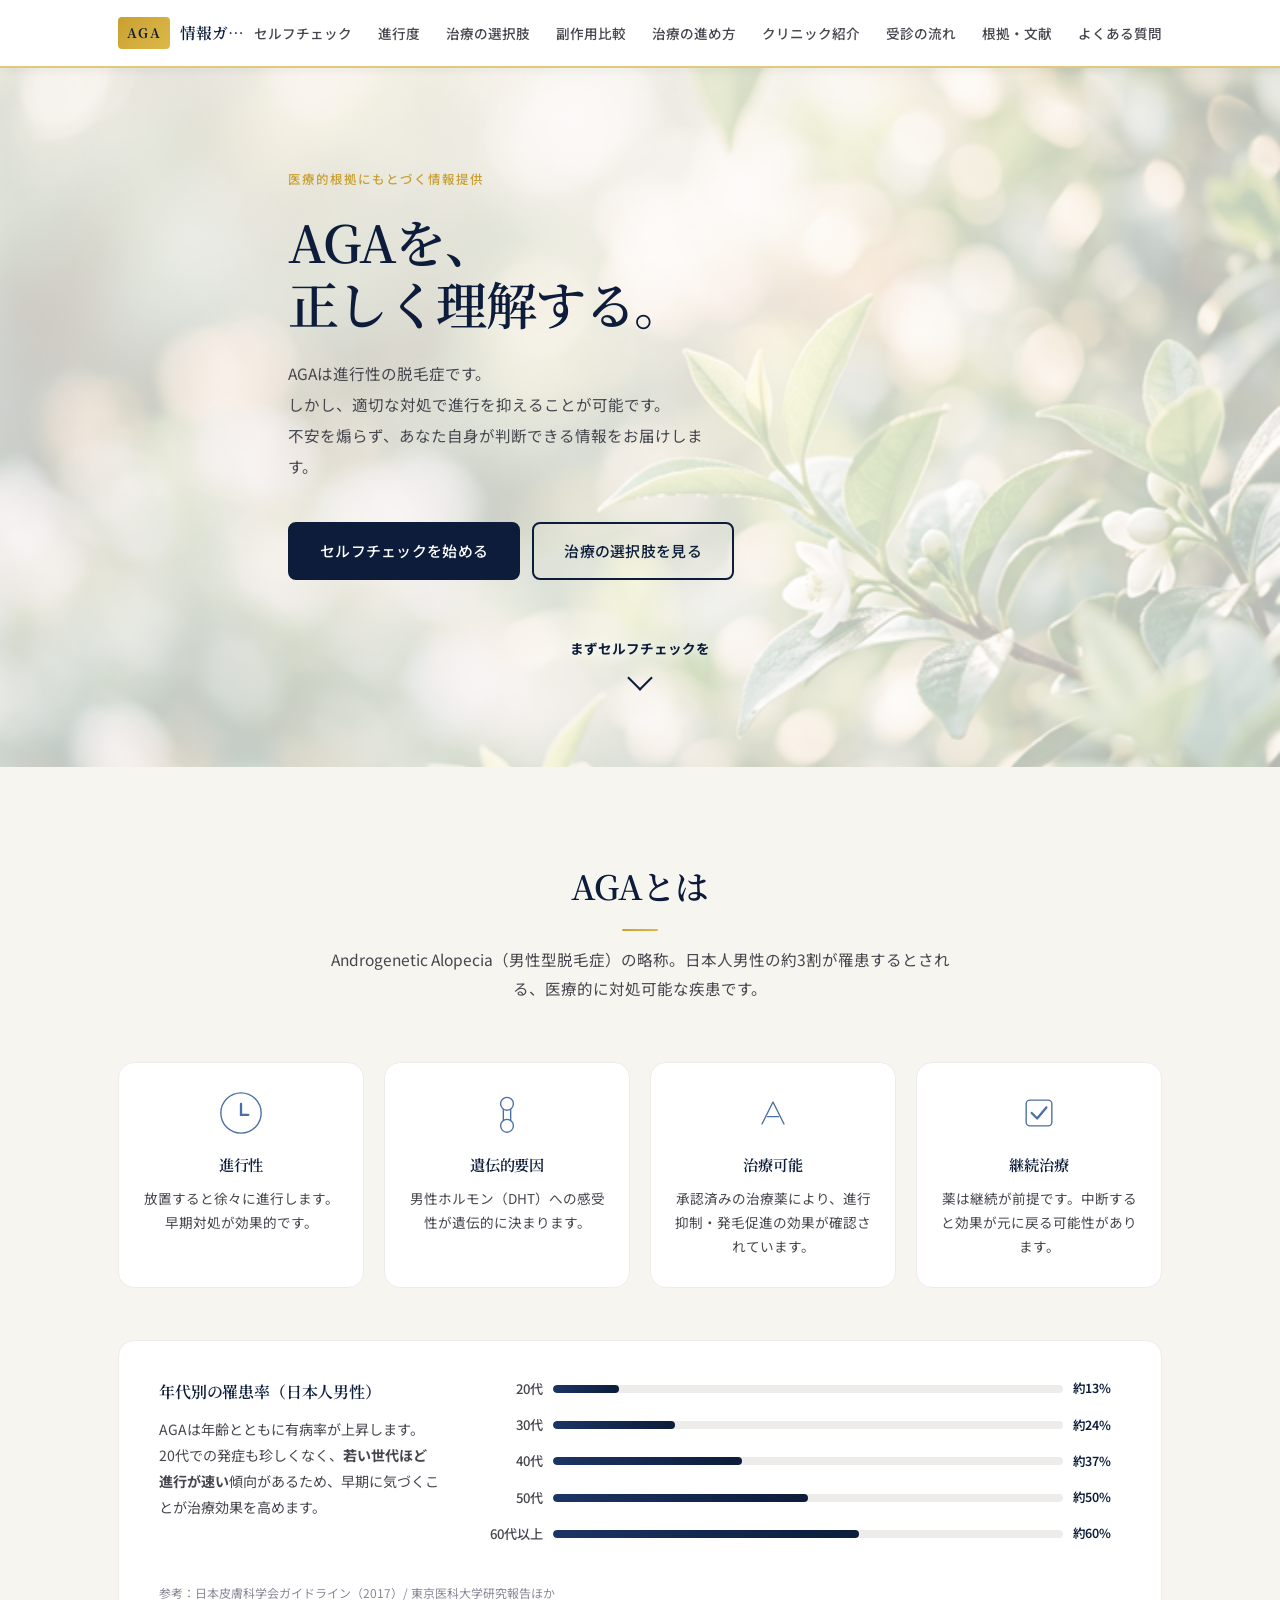
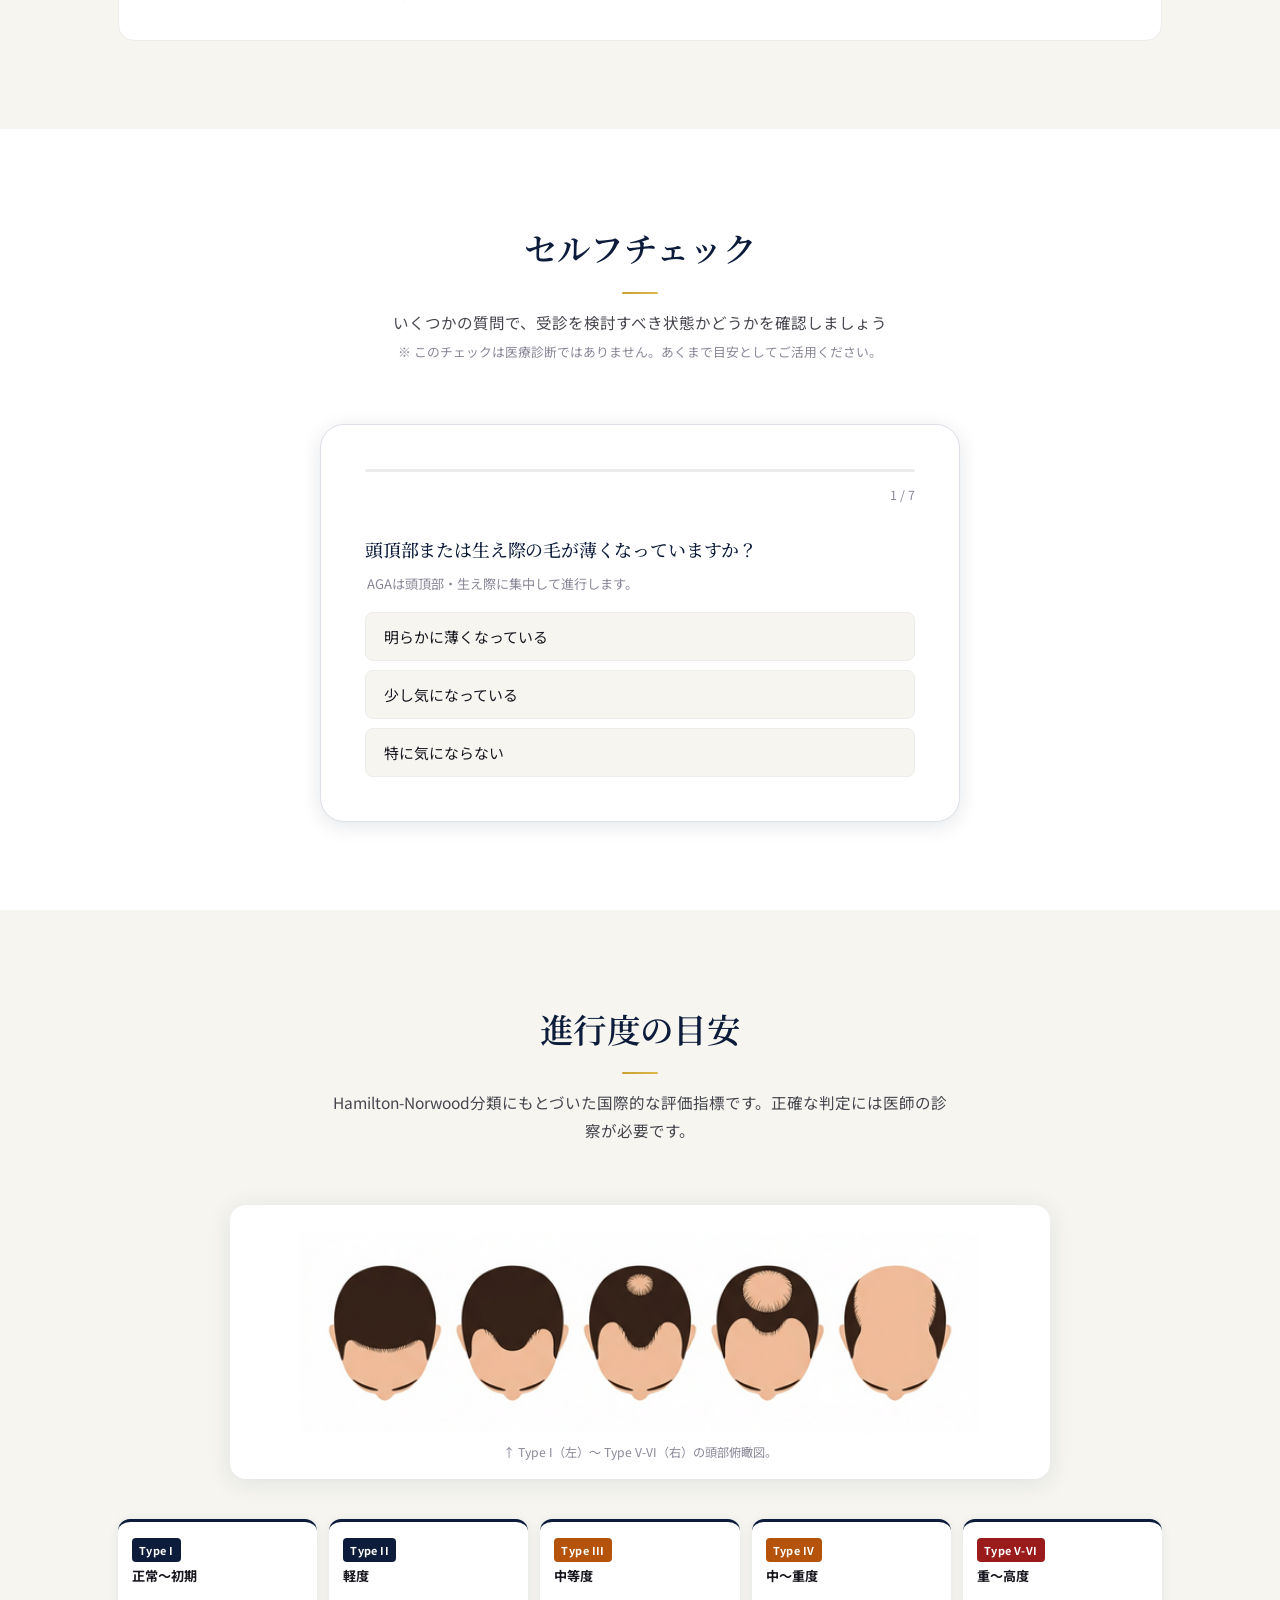
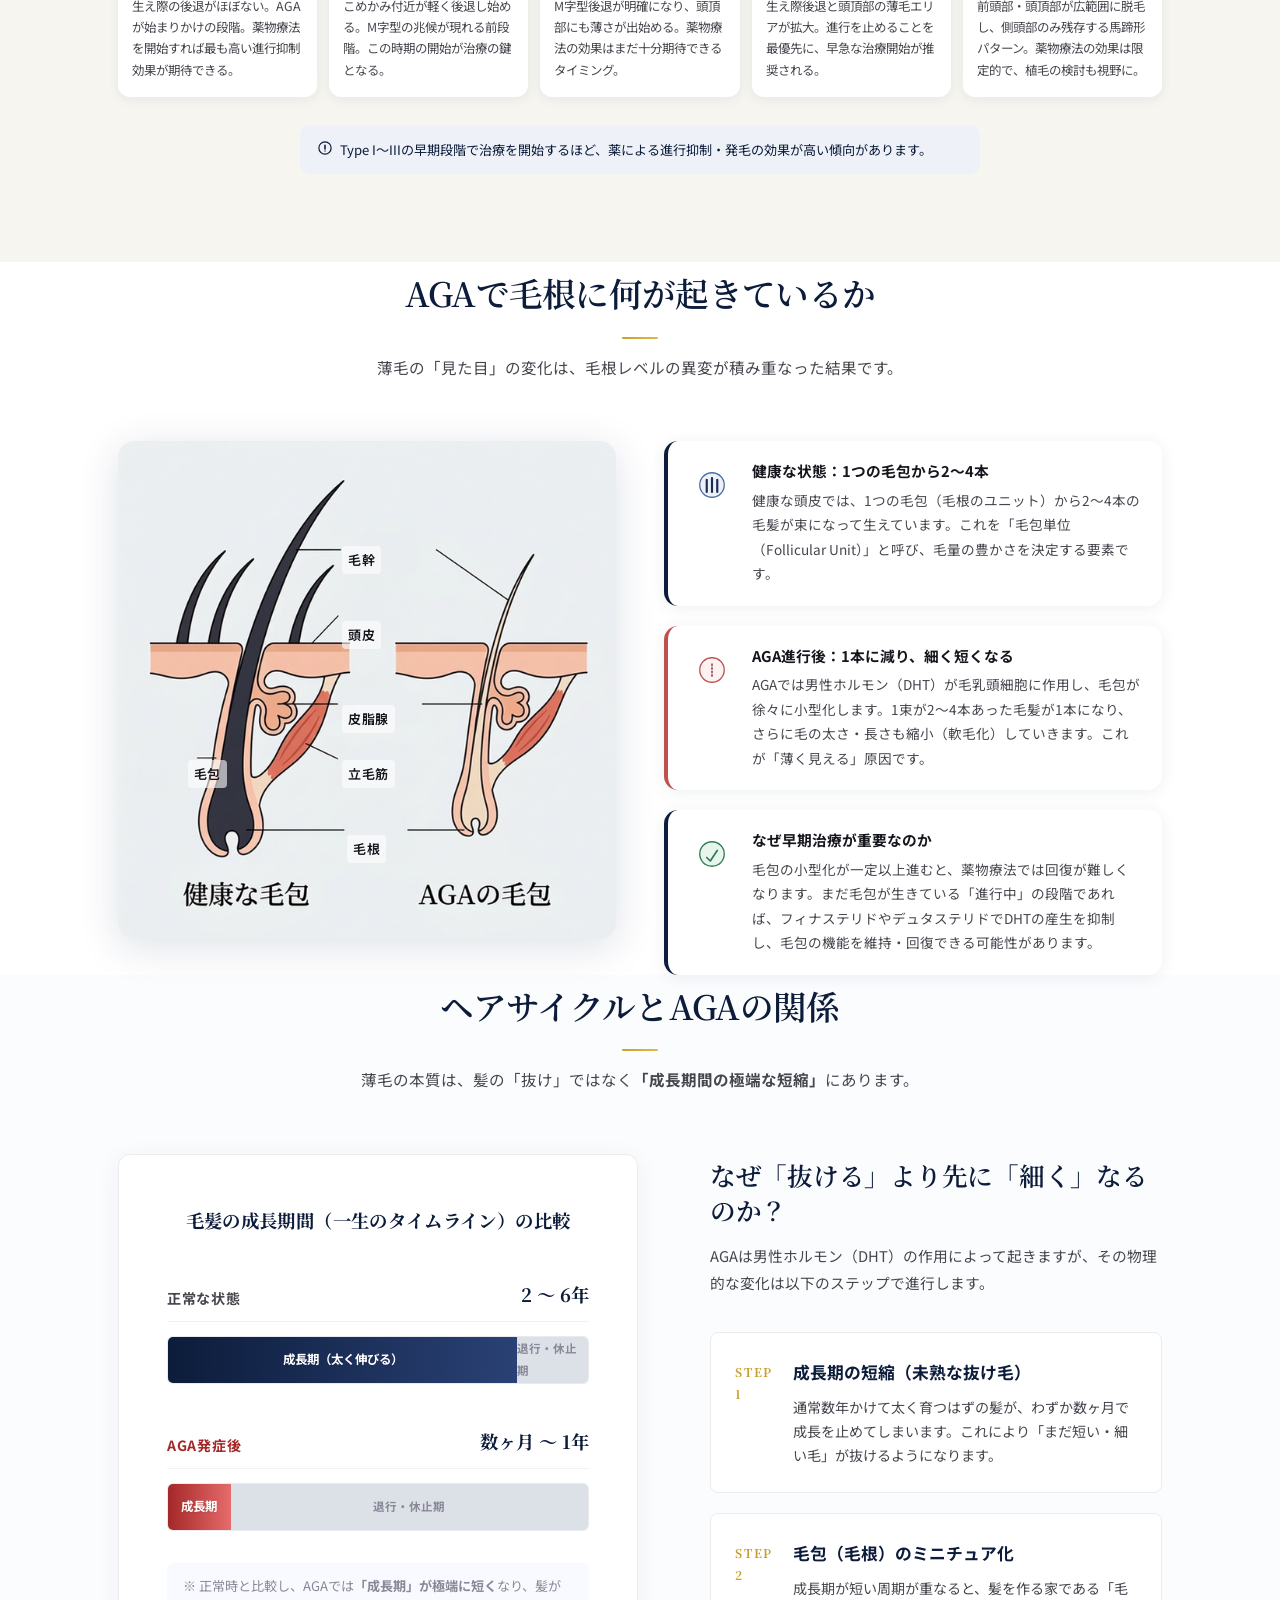
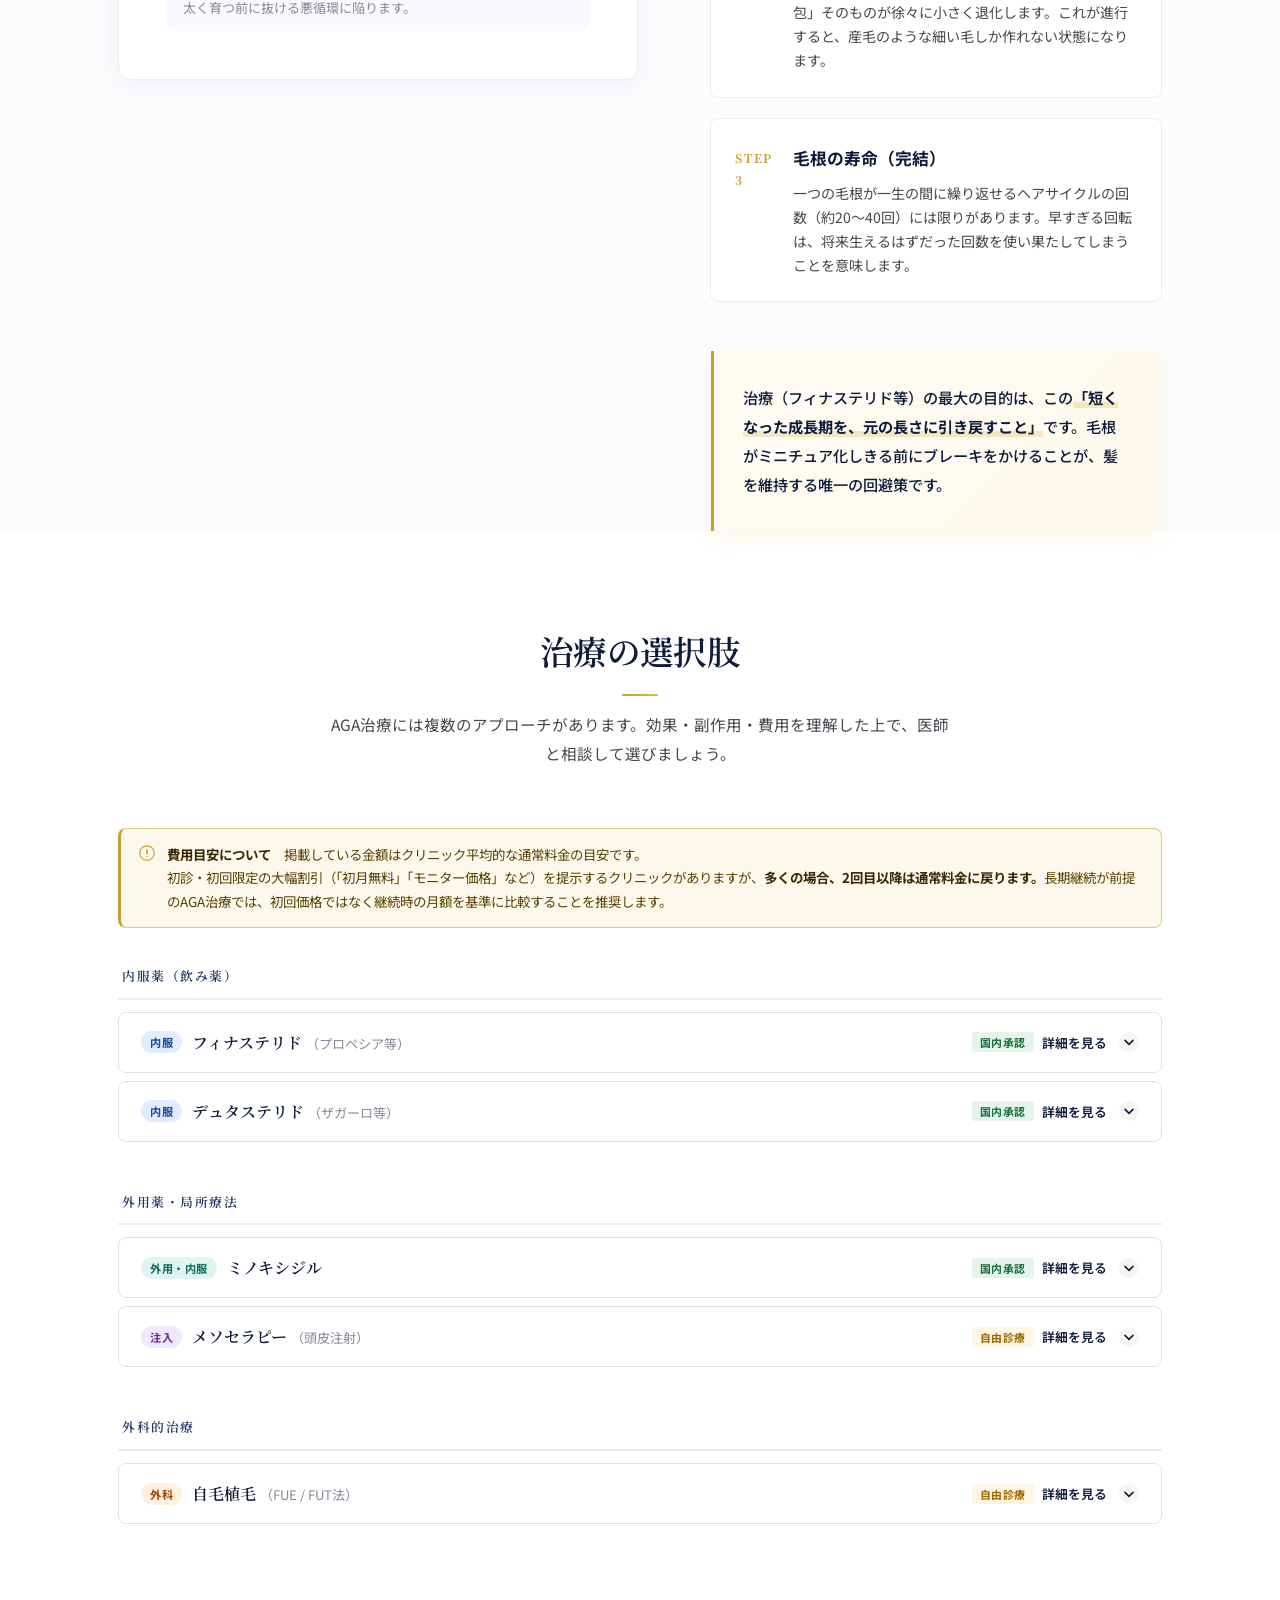
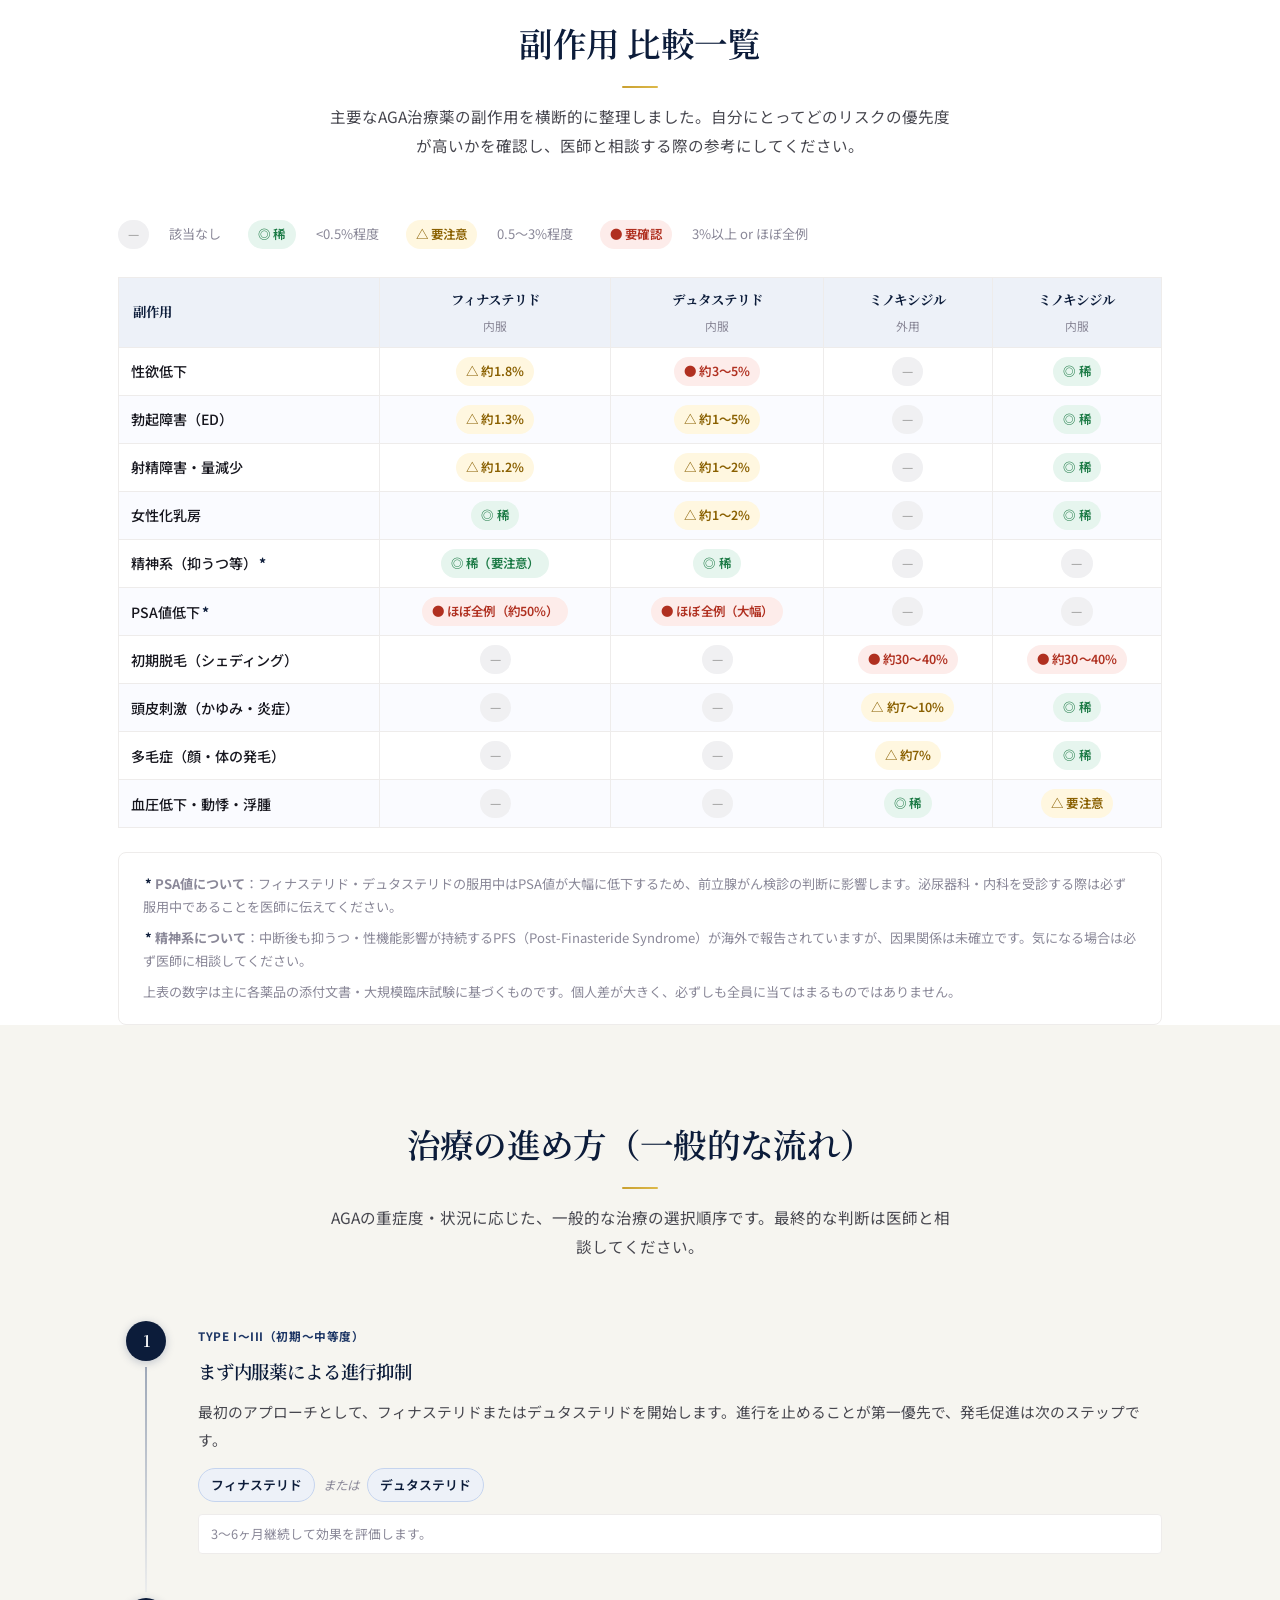
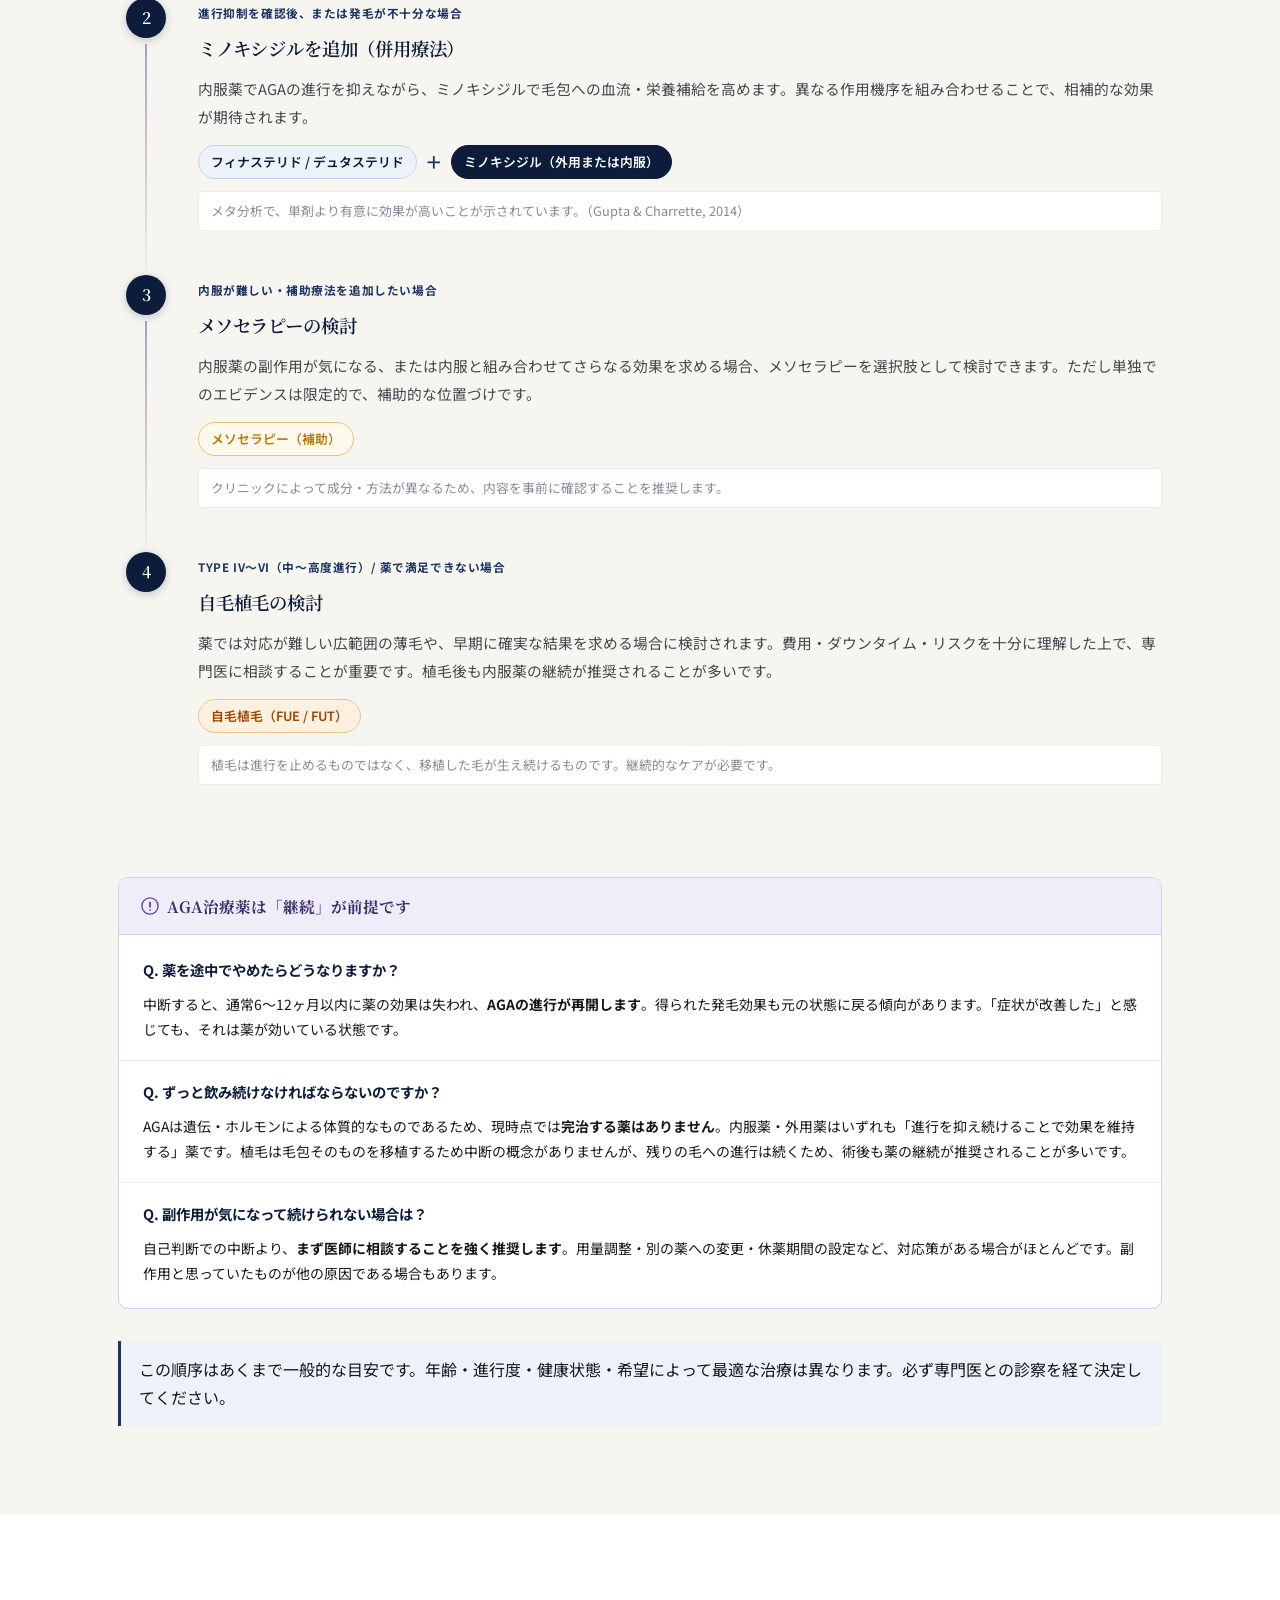
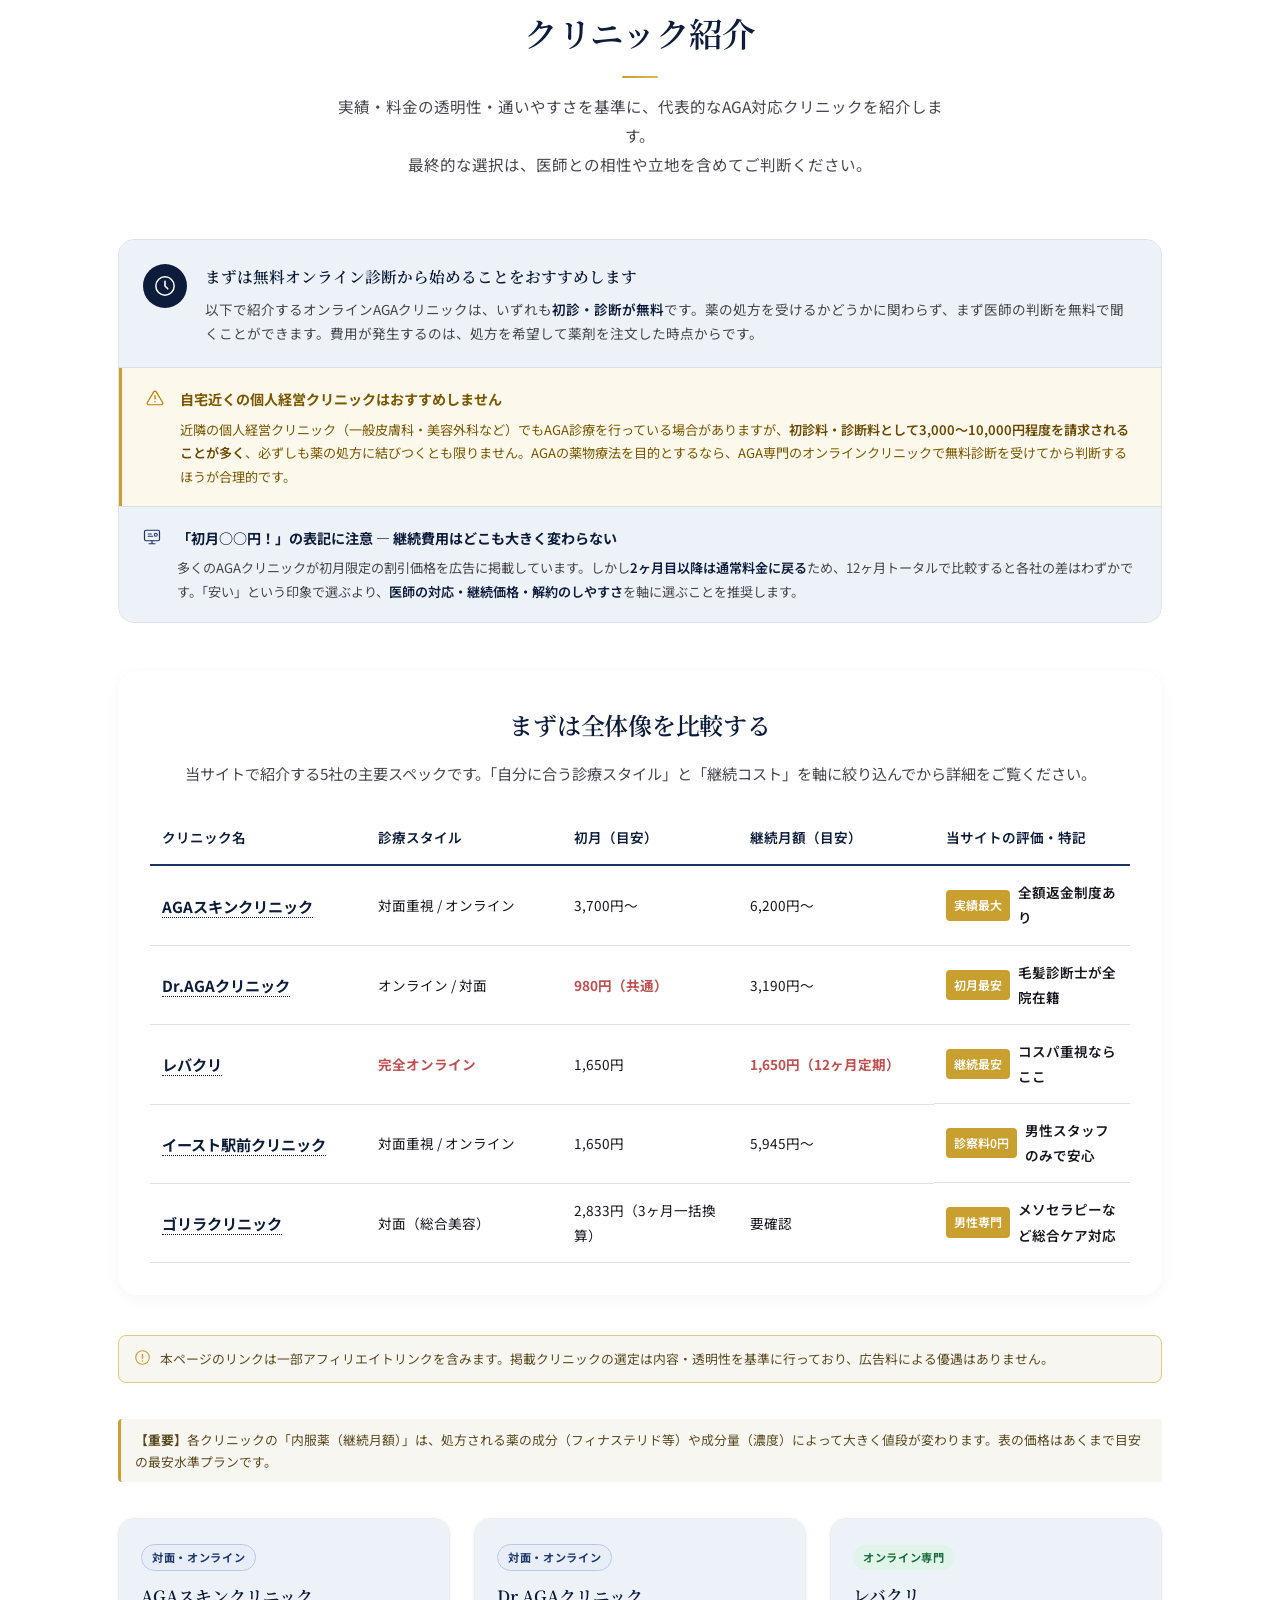
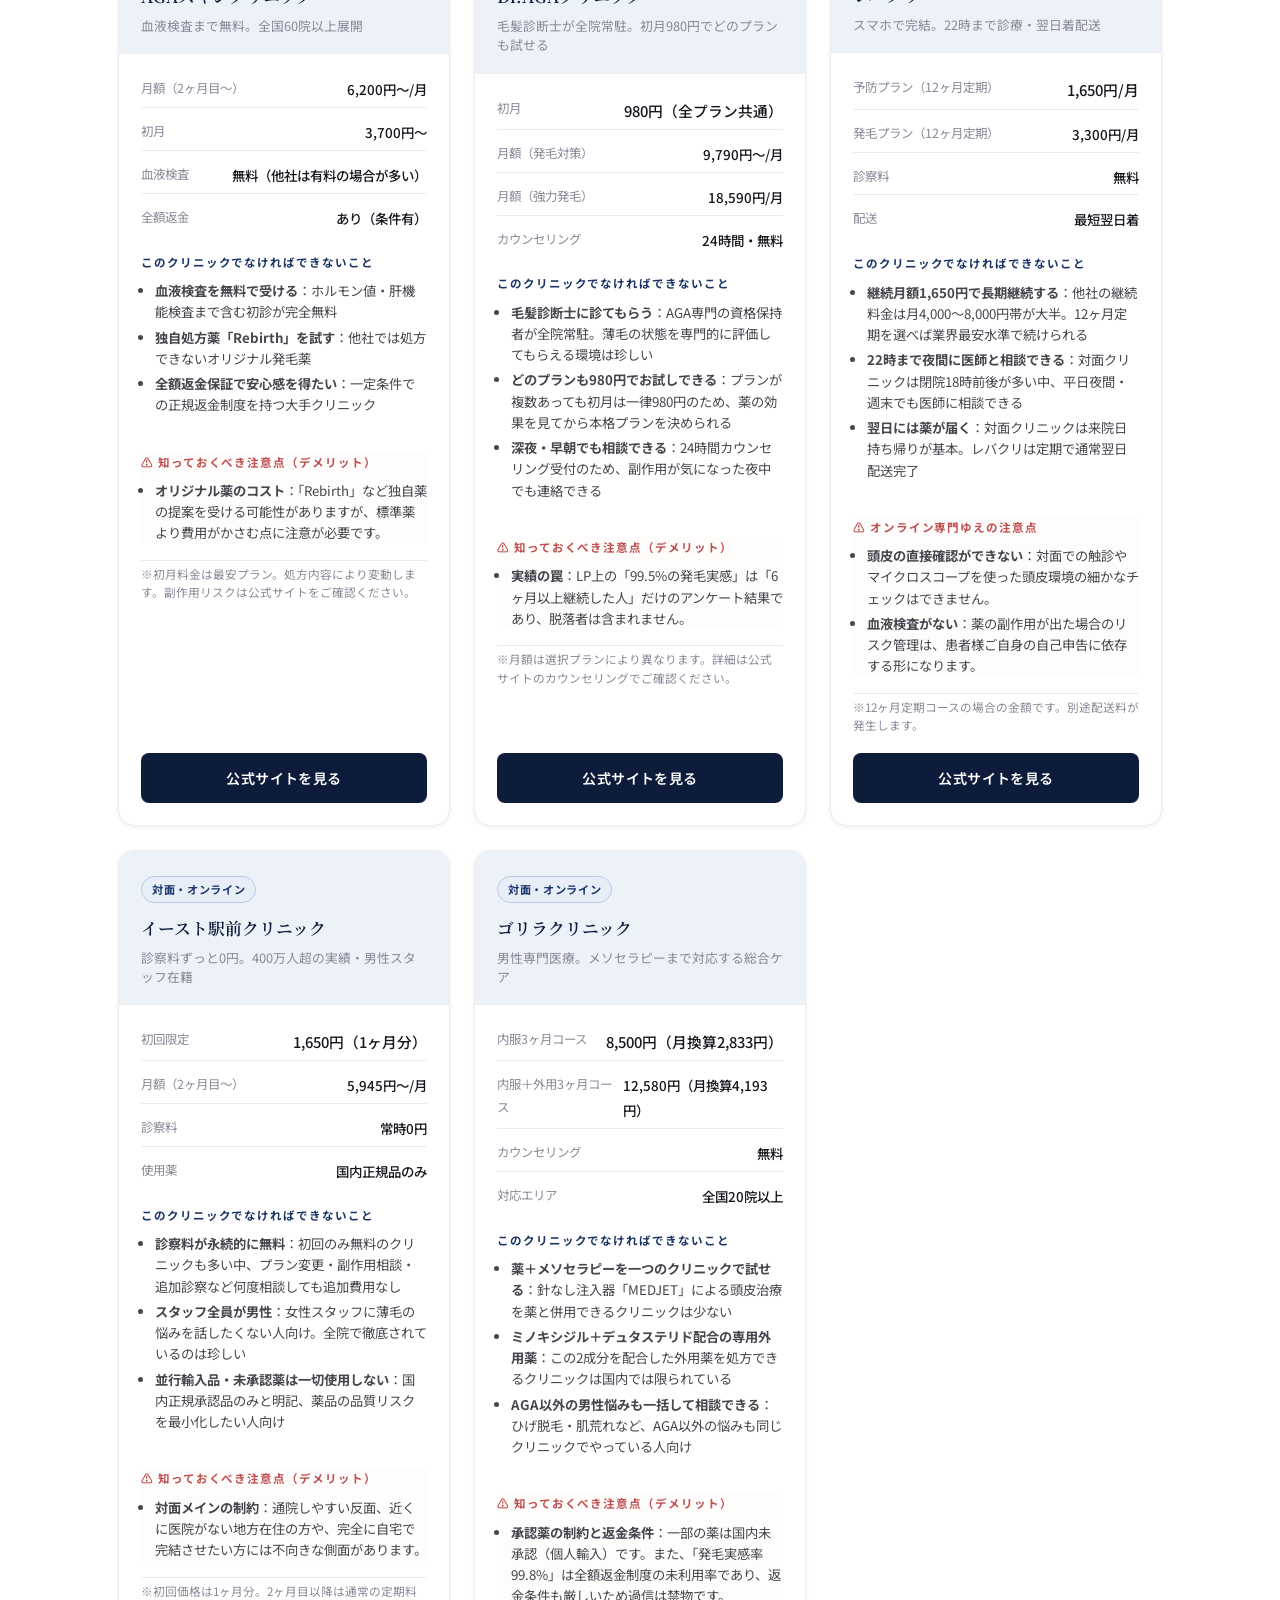
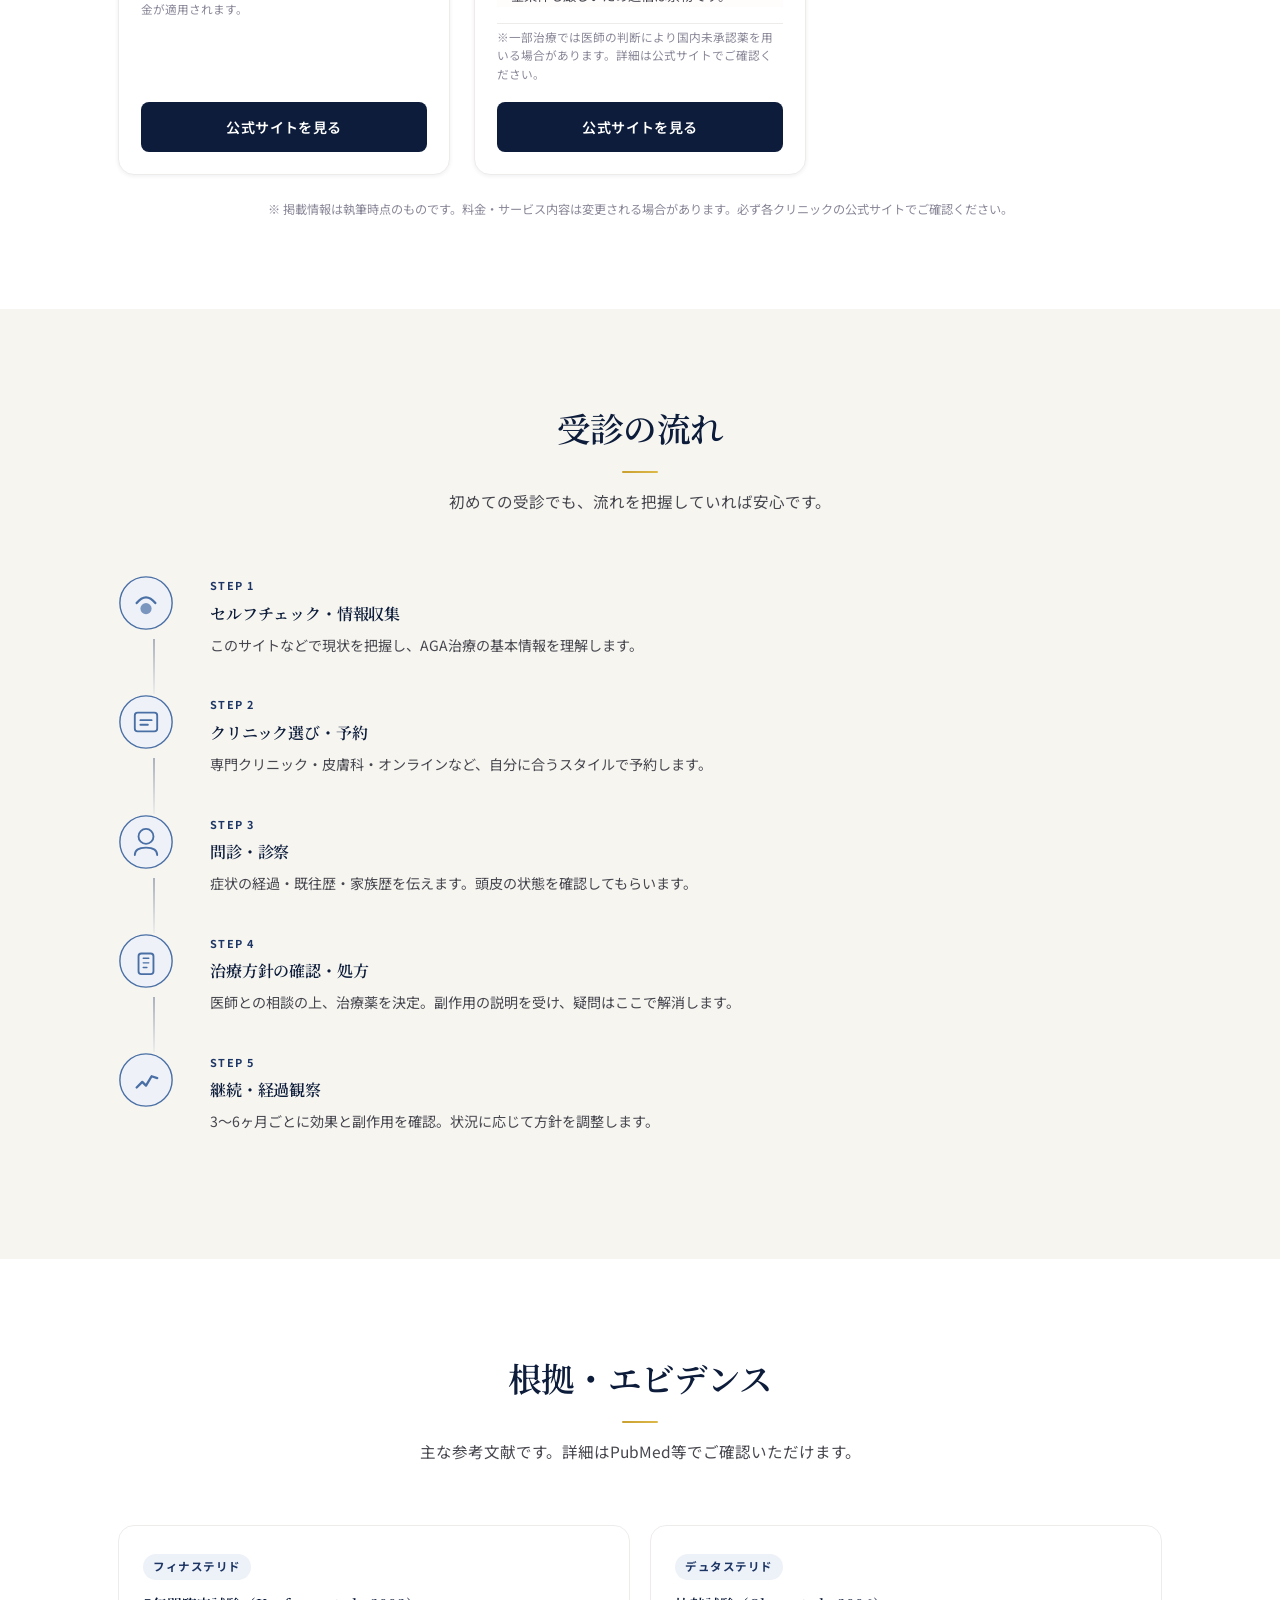
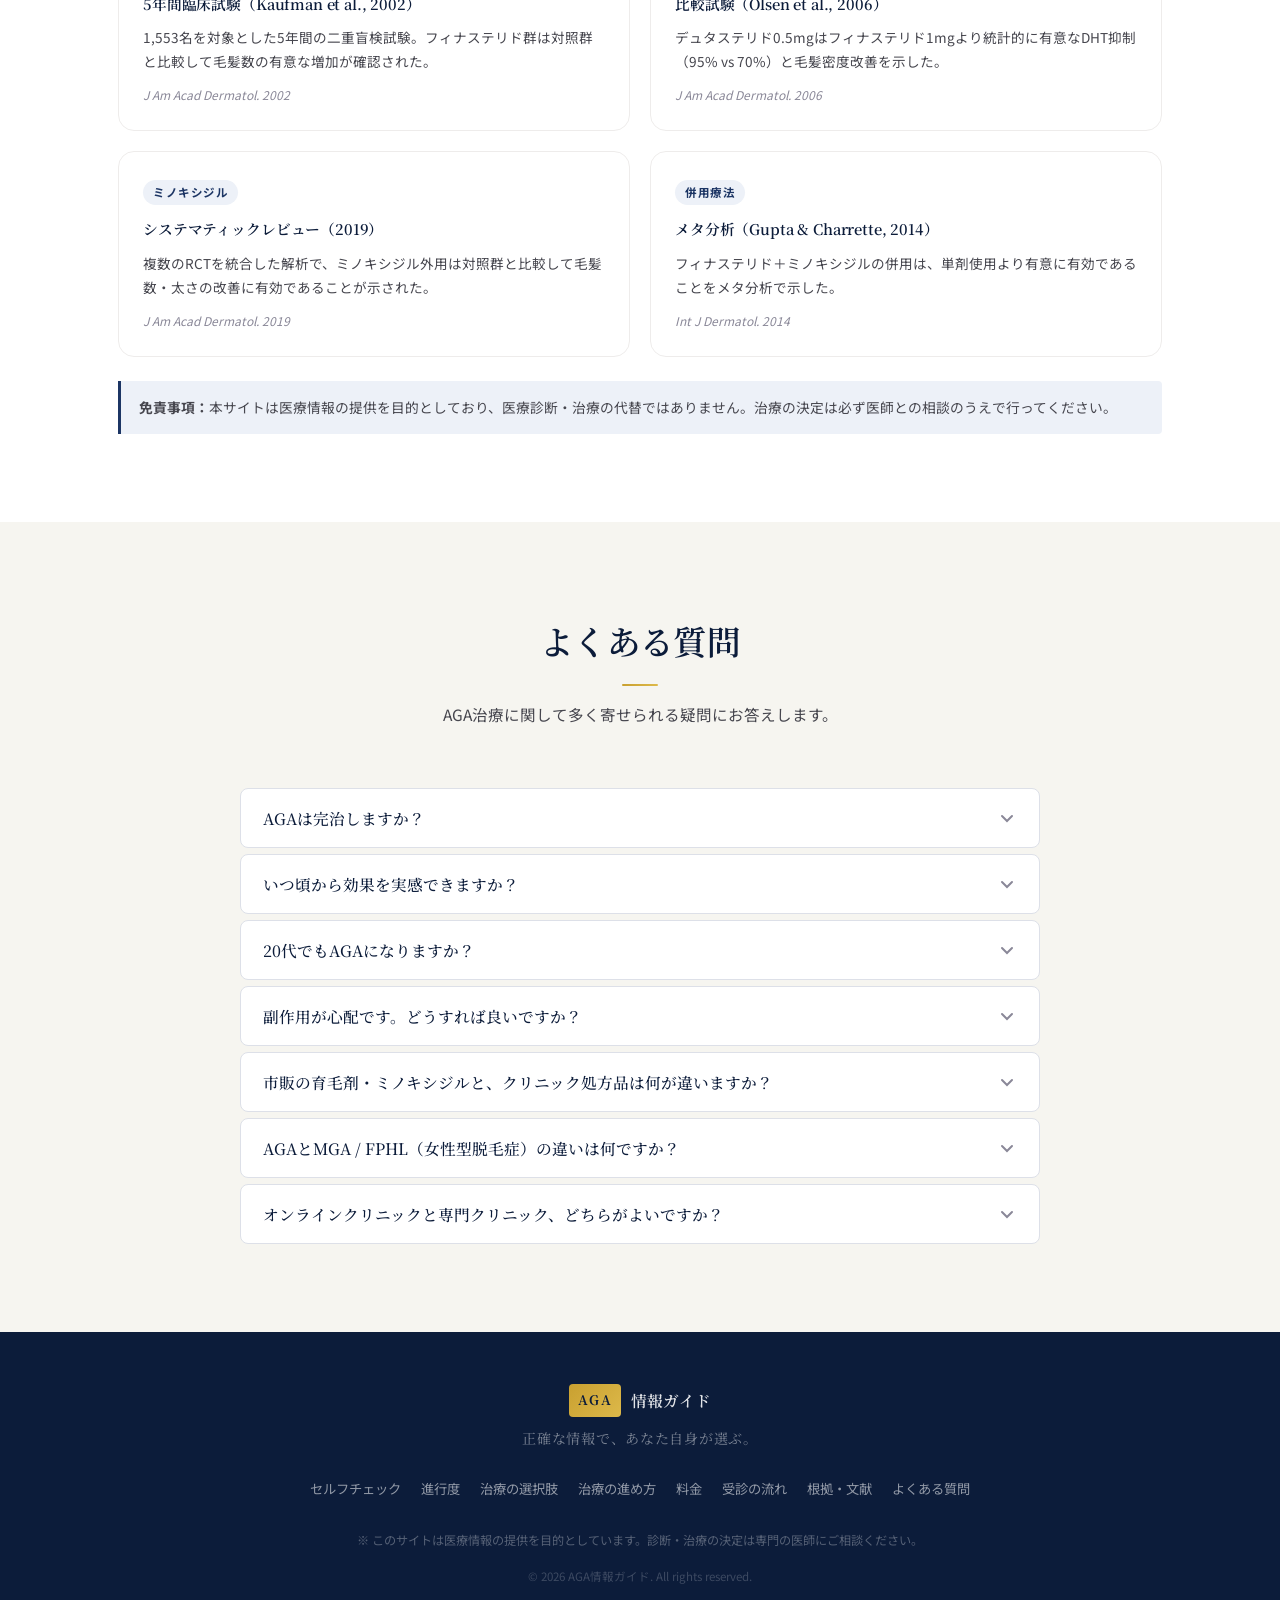
==== index.html @ 9ec97f67 "Add files via upload" ====
<!DOCTYPE html>
<html lang="ja">

<head>
  <meta charset="UTF-8" />
  <meta name="viewport" content="width=device-width, initial-scale=1.0" />
  <meta name="description" content="AGAについて、正確な医療情報をわかりやすくお届けします。セルフチェック・治療の選び方・副作用まで、根拠にもとづいた情報を掲載。" />
  <meta name="keywords" content="AGA, 薄毛, 治療, クリニック, フィナステリド, ミノキシジル, 副作用, 比較, おすすめ" />
  <title>AGA情報ガイド — 正確な情報で、あなた自身が選ぶ</title>

  <!-- canonical（公開後は実際のURLに変更してください） -->
  <link rel="canonical" href="https://example.com/" />

  <!-- OGP（SNSシェア・検索プレビュー用） -->
  <meta property="og:type" content="website" />
  <meta property="og:title" content="AGA情報ガイド — 正確な情報で、あなた自身が選ぶ" />
  <meta property="og:description" content="AGAについて、正確な医療情報をわかりやすくお届けします。セルフチェック・治療の選び方・副作用まで、根拠にもとづいた情報を掲載。" />
  <meta property="og:url" content="https://example.com/" />
  <meta property="og:locale" content="ja_JP" />
  <meta property="og:site_name" content="AGA情報ガイド" />

  <!-- Twitter Card -->
  <meta name="twitter:card" content="summary" />
  <meta name="twitter:title" content="AGA情報ガイド — 正確な情報で、あなた自身が選ぶ" />
  <meta name="twitter:description" content="AGAについて、正確な医療情報をわかりやすくお届けします。セルフチェック・治療の選び方・副作用まで、根拠にもとづいた情報を掲載。" />

  <link rel="preconnect" href="https://fonts.googleapis.com" />
  <link rel="preconnect" href="https://fonts.gstatic.com" crossorigin />
  <link
    href="https://fonts.googleapis.com/css2?family=Noto+Serif+JP:wght@300;400;500;600;700&family=Noto+Sans+JP:wght@300;400;500;700&display=swap"
    rel="stylesheet" />
  <link rel="stylesheet" href="css/style.css" />
</head>

<body>

  <!-- ナビゲーション -->
  <header class="site-header" id="top">
    <nav class="nav-container">
      <div class="nav-logo">
        <span class="logo-mark">AGA</span>
        <span class="logo-text">情報ガイド</span>
      </div>
      <button class="nav-toggle" id="navToggle" aria-label="メニューを開く">
        <span></span><span></span><span></span>
      </button>
      <ul class="nav-links" id="navLinks">
        <li><a href="#selfcheck">セルフチェック</a></li>
        <li><a href="#progress">進行度</a></li>
        <li><a href="#treatment">治療の選択肢</a></li>
        <li><a href="#sideeffects">副作用比較</a></li>
        <li><a href="#roadmap">治療の進め方</a></li>
        <li><a href="#clinics">クリニック紹介</a></li>
        <li><a href="#flow">受診の流れ</a></li>
        <li><a href="#evidence">根拠・文献</a></li>
        <li><a href="#faq">よくある質問</a></li>
      </ul>
    </nav>
  </header>

  <main>

    <!-- ヒーロー -->
    <section class="hero hero--bg" id="hero-top">
      <div class="hero-bg-overlay"></div>
      <div class="container hero-inner">
        <div class="hero-text">
          <p class="hero-eyebrow">医療的根拠にもとづく情報提供</p>
          <h1 class="hero-title">AGAを、<br>正しく理解する。</h1>
          <p class="hero-desc">
            AGAは進行性の脱毛症です。<br>
            しかし、適切な対処で進行を抑えることが可能です。<br>
            不安を煽らず、あなた自身が判断できる情報をお届けします。
          </p>
          <div class="hero-actions">
            <a href="#selfcheck" class="btn btn-primary">セルフチェックを始める</a>
            <a href="#treatment" class="btn btn-outline">治療の選択肢を見る</a>
          </div>
        </div>
      </div>
      <a href="#selfcheck" class="hero-scroll-hint" aria-label="下へスクロール">
        <span>まずセルフチェックを</span>
        <div class="scroll-arrow"></div>
      </a>
    </section>

    <!-- AGA基本情報 -->
    <section class="section-info bg-light">
      <div class="container">
        <div class="section-header">
          <h2>AGAとは</h2>
          <p>Androgenetic Alopecia（男性型脱毛症）の略称。日本人男性の約3割が罹患するとされる、医療的に対処可能な疾患です。</p>
        </div>
        <div class="info-cards">
          <div class="info-card">
            <div class="info-card-icon">
              <svg viewBox="0 0 48 48" fill="none">
                <circle cx="24" cy="24" r="22" stroke="#4a6fa5" stroke-width="1.5" />
                <path d="M24 14 L24 26 L32 26" stroke="#4a6fa5" stroke-width="2.5" stroke-linecap="round" />
              </svg>
            </div>
            <h3>進行性</h3>
            <p>放置すると徐々に進行します。早期対処が効果的です。</p>
          </div>
          <div class="info-card">
            <div class="info-card-icon">
              <svg viewBox="0 0 48 48" fill="none">
                <circle cx="24" cy="14" r="7" stroke="#4a6fa5" stroke-width="1.5" />
                <circle cx="24" cy="38" r="7" stroke="#4a6fa5" stroke-width="1.5" />
                <path d="M20 20 L20 32 M28 20 L28 32" stroke="#4a6fa5" stroke-width="1.5" stroke-linecap="round" />
              </svg>
            </div>
            <h3>遺伝的要因</h3>
            <p>男性ホルモン（DHT）への感受性が遺伝的に決まります。</p>
          </div>
          <div class="info-card">
            <div class="info-card-icon">
              <svg viewBox="0 0 48 48" fill="none">
                <path d="M12 36 L24 12 L36 36" stroke="#4a6fa5" stroke-width="1.5" stroke-linecap="round"
                  stroke-linejoin="round" />
                <path d="M18 28 L30 28" stroke="#4a6fa5" stroke-width="1.5" stroke-linecap="round" />
              </svg>
            </div>
            <h3>治療可能</h3>
            <p>承認済みの治療薬により、進行抑制・発毛促進の効果が確認されています。</p>
          </div>
          <div class="info-card">
            <div class="info-card-icon">
              <svg viewBox="0 0 48 48" fill="none">
                <rect x="10" y="10" width="28" height="28" rx="4" stroke="#4a6fa5" stroke-width="1.5" />
                <path d="M16 24 L22 30 L32 18" stroke="#4a6fa5" stroke-width="2.5" stroke-linecap="round"
                  stroke-linejoin="round" />
              </svg>
            </div>
            <h3>継続治療</h3>
            <p>薬は継続が前提です。中断すると効果が元に戻る可能性があります。</p>
          </div>
        </div>

        <!-- 発症年齢の目安 -->
        <div class="age-prevalence">
          <div class="age-prev-header">
            <h3>年代別の罹患率（日本人男性）</h3>
            <p>AGAは年齢とともに有病率が上昇します。20代での発症も珍しくなく、<strong>若い世代ほど進行が速い</strong>傾向があるため、早期に気づくことが治療効果を高めます。</p>
          </div>
          <div class="age-chart">
            <div class="age-bar-row">
              <span class="age-label">20代</span>
              <div class="age-bar-track">
                <div class="age-bar" style="--bar-pct:13%"></div>
              </div>
              <span class="age-pct">約13%</span>
            </div>
            <div class="age-bar-row">
              <span class="age-label">30代</span>
              <div class="age-bar-track">
                <div class="age-bar" style="--bar-pct:24%"></div>
              </div>
              <span class="age-pct">約24%</span>
            </div>
            <div class="age-bar-row">
              <span class="age-label">40代</span>
              <div class="age-bar-track">
                <div class="age-bar" style="--bar-pct:37%"></div>
              </div>
              <span class="age-pct">約37%</span>
            </div>
            <div class="age-bar-row">
              <span class="age-label">50代</span>
              <div class="age-bar-track">
                <div class="age-bar" style="--bar-pct:50%"></div>
              </div>
              <span class="age-pct">約50%</span>
            </div>
            <div class="age-bar-row">
              <span class="age-label">60代以上</span>
              <div class="age-bar-track">
                <div class="age-bar" style="--bar-pct:60%"></div>
              </div>
              <span class="age-pct">約60%</span>
            </div>
          </div>
          <p class="age-source">参考：日本皮膚科学会ガイドライン（2017）/ 東京医科大学研究報告ほか</p>
        </div>

      </div>
    </section>

    <!-- セルフチェック -->
    <section class="section-selfcheck" id="selfcheck">
      <div class="container">
        <div class="section-header">
          <h2>セルフチェック</h2>
          <p>いくつかの質問で、受診を検討すべき状態かどうかを確認しましょう</p>
          <p class="section-note">※ このチェックは医療診断ではありません。あくまで目安としてご活用ください。</p>
        </div>
        <div class="selfcheck-wrapper">
          <div class="selfcheck-progress-bar">
            <div class="progress-fill" id="progressFill"></div>
          </div>
          <div class="selfcheck-question-count"><span id="currentQ">1</span> / <span id="totalQ">7</span></div>
          <div class="selfcheck-questions">
            <div class="check-question active" data-q="1">
              <h3>頭頂部または生え際の毛が薄くなっていますか？</h3>
              <p class="check-hint">AGAは頭頂部・生え際に集中して進行します。</p>
              <div class="check-options">
                <button class="check-option">明らかに薄くなっている</button>
                <button class="check-option">少し気になっている</button>
                <button class="check-option">特に気にならない</button>
              </div>
            </div>
            <div class="check-question" data-q="2">
              <h3>毛が細くなった・ハリやコシがなくなったと感じますか？</h3>
              <p class="check-hint">「毛の細化（ミニチュア化）」はAGAの初期に起こる重要なサインです。</p>
              <div class="check-options">
                <button class="check-option">はっきりそう感じる</button>
                <button class="check-option">やや感じる</button>
                <button class="check-option">気にならない</button>
              </div>
            </div>
            <div class="check-question" data-q="3">
              <h3>洗髪時や起床時に抜け毛が増えましたか？</h3>
              <p class="check-hint">抜け毛は単独では判断しにくいですが、部位・太さとあわせて重要な指標です。</p>
              <div class="check-options">
                <button class="check-option">明らかに増えた</button>
                <button class="check-option">やや増えた気がする</button>
                <button class="check-option">変わらない・わからない</button>
              </div>
            </div>
            <div class="check-question" data-q="4">
              <h3>父方・母方どちらかの血縁男性（父・祖父・兄弟など）に薄毛の方がいますか？</h3>
              <p class="check-hint">AGAは遺伝的要因が強く、父方・母方どちらからも受け継ぐ可能性があります。</p>
              <div class="check-options">
                <button class="check-option">両方の家系にいる</button>
                <button class="check-option">片方の家系にいる</button>
                <button class="check-option">いない・わからない</button>
              </div>
            </div>
            <div class="check-question" data-q="5">
              <h3>薄毛が気になり始めてから、どのくらい経ちますか？</h3>
              <p class="check-hint">進行の速さと期間は治療の緊急度に影響します。</p>
              <div class="check-options">
                <button class="check-option">2年以上</button>
                <button class="check-option">6ヶ月〜2年</button>
                <button class="check-option">6ヶ月以内</button>
                <button class="check-option">まだ気になっていない</button>
              </div>
            </div>
            <div class="check-question" data-q="6">
              <h3>現在の年齢はいくつですか？</h3>
              <p class="check-hint">若い年代での発症は進行が速い傾向があり、早期対応が特に重要です。</p>
              <div class="check-options">
                <button class="check-option">10代後半〜20代</button>
                <button class="check-option">30代</button>
                <button class="check-option">40代</button>
                <button class="check-option">50代以上</button>
              </div>
            </div>
            <div class="check-question" data-q="7">
              <h3>頭皮の脂っぽさ・べたつきが気になりますか？</h3>
              <p class="check-hint">過剰な皮脂分泌はDHTの影響が関与している場合があります。</p>
              <div class="check-options">
                <button class="check-option">よく気になる</button>
                <button class="check-option">特にない</button>
              </div>
            </div>
            <div class="check-result" id="checkResult">
              <div class="result-icon" id="resultIcon"></div>
              <h3 id="resultTitle"></h3>
              <p id="resultDesc"></p>
              <div class="result-score-bar">
                <div class="result-score-fill" id="resultScoreFill"></div>
              </div>
              <p class="result-score-label" id="resultScoreLabel"></p>
              <div class="result-actions">
                <a href="#treatment" class="btn btn-primary">治療の選択肢を見る</a>
                <button class="btn btn-ghost" id="retryCheck">もう一度チェックする</button>
              </div>
            </div>
          </div>
        </div>
      </div>
    </section>

    <!-- 進行度 -->
    <!-- 進行度の目安 -->
    <section class="section-progress bg-light" id="progress">
      <div class="container">
        <div class="section-header">
          <h2>進行度の目安</h2>
          <p>Hamilton-Norwood分類にもとづいた国際的な評価指標です。正確な判定には医師の診察が必要です。</p>
        </div>

        <!-- AI生成の高品質進行度ビジュアル -->
        <div class="progress-visual-wrap">
          <img src="images/aga-progression.png?v=2" alt="AGAの進行度 Type I〜Type V-VI の比較図" class="progress-img"
            loading="lazy" />
          <div class="progress-img-caption">↑ Type I（左）〜 Type V-VI（右）の頭部俯瞰図。</div>
        </div>

        <!-- 各ステージの説明 -->
        <div class="progress-stages-text">
          <div class="pst-card">
            <div class="pst-label"><span class="pst-num">Type I</span><span class="pst-name">正常〜初期</span></div>
            <p>生え際の後退がほぼない。AGAが始まりかけの段階。薬物療法を開始すれば最も高い進行抑制効果が期待できる。</p>
          </div>
          <div class="pst-card">
            <div class="pst-label"><span class="pst-num">Type II</span><span class="pst-name">軽度</span></div>
            <p>こめかみ付近が軽く後退し始める。M字型の兆候が現れる前段階。この時期の開始が治療の鍵となる。</p>
          </div>
          <div class="pst-card">
            <div class="pst-label pst-label--warn"><span class="pst-num">Type III</span><span
                class="pst-name">中等度</span></div>
            <p>M字型後退が明確になり、頭頂部にも薄さが出始める。薬物療法の効果はまだ十分期待できるタイミング。</p>
          </div>
          <div class="pst-card">
            <div class="pst-label pst-label--warn"><span class="pst-num">Type IV</span><span
                class="pst-name">中〜重度</span></div>
            <p>生え際後退と頭頂部の薄毛エリアが拡大。進行を止めることを最優先に、早急な治療開始が推奨される。</p>
          </div>
          <div class="pst-card">
            <div class="pst-label pst-label--severe"><span class="pst-num">Type V-VI</span><span
                class="pst-name">重〜高度</span></div>
            <p>前頭部・頭頂部が広範囲に脱毛し、側頭部のみ残存する馬蹄形パターン。薬物療法の効果は限定的で、植毛の検討も視野に。</p>
          </div>
        </div>

        <div class="progress-note">
          <svg viewBox="0 0 16 16" fill="none" width="14" height="14">
            <circle cx="8" cy="8" r="7" stroke="currentColor" stroke-width="1.4" />
            <path d="M8 5v4" stroke="currentColor" stroke-width="1.8" stroke-linecap="round" />
            <circle cx="8" cy="11.5" r="0.8" fill="currentColor" />
          </svg>
          Type I〜IIIの早期段階で治療を開始するほど、薬による進行抑制・発毛の効果が高い傾向があります。
        </div>
      </div>
    </section>

    <!-- 毛根の変化：AGAの本質を視覚的に説明 -->
    <section class="section-follicle" id="follicle">
      <div class="container">
        <div class="section-header">
          <h2>AGAで毛根に何が起きているか</h2>
          <p>薄毛の「見た目」の変化は、毛根レベルの異変が積み重なった結果です。</p>
        </div>
        <div class="follicle-layout">
          <div class="follicle-img-wrap" style="position: relative;">
            <img src="images/hair-follicle.png?v=5" alt="健康な毛包とAGA進行の毛包の断面比較図" class="follicle-img" loading="lazy" />

            <!-- 重ね文字ラベル (確実に見やすいフォントとサイズで固定) -->
            <div class="f-label" style="top: 21%; left: 45%;">毛幹</div>
            <div class="f-label" style="top: 36%; left: 45%;">頭皮</div>
            <div class="f-label" style="top: 53%; left: 45%;">皮脂腺</div>
            <div class="f-label" style="top: 64%; left: 45%;">立毛筋</div>
            <div class="f-label" style="top: 79%; left: 46%;">毛根</div>
            <div class="f-label" style="top: 64%; left: 14%;">毛包</div>
          </div>
          <div class="follicle-info">
            <div class="follicle-fact-card">
              <div class="ffc-icon">
                <svg viewBox="0 0 32 32" fill="none" width="28" height="28">
                  <circle cx="16" cy="16" r="14" fill="#eef2f8" stroke="#4a6fa5" stroke-width="1.5" />
                  <path d="M10 10 Q10 24 10 24" stroke="#1c2d52" stroke-width="2.5" stroke-linecap="round" />
                  <path d="M16 8 Q16 24 16 24" stroke="#1c2d52" stroke-width="2.5" stroke-linecap="round" />
                  <path d="M22 10 Q22 24 22 24" stroke="#1c2d52" stroke-width="2.5" stroke-linecap="round" />
                </svg>
              </div>
              <div>
                <div class="ffc-title">健康な状態：1つの毛包から2〜4本</div>
                <p class="ffc-body">健康な頭皮では、1つの毛包（毛根のユニット）から2〜4本の毛髪が束になって生えています。これを「毛包単位（Follicular
                  Unit）」と呼び、毛量の豊かさを決定する要素です。</p>
              </div>
            </div>
            <div class="follicle-fact-card follicle-fact-card--aga">
              <div class="ffc-icon">
                <svg viewBox="0 0 32 32" fill="none" width="28" height="28">
                  <circle cx="16" cy="16" r="14" fill="#fdf2f2" stroke="#c05050" stroke-width="1.5" />
                  <path d="M16 9 Q16 24 16 24" stroke="#8b2020" stroke-width="1.5" stroke-linecap="round"
                    stroke-dasharray="2 2" />
                </svg>
              </div>
              <div>
                <div class="ffc-title">AGA進行後：1本に減り、細く短くなる</div>
                <p class="ffc-body">
                  AGAでは男性ホルモン（DHT）が毛乳頭細胞に作用し、毛包が徐々に小型化します。1束が2〜4本あった毛髪が1本になり、さらに毛の太さ・長さも縮小（軟毛化）していきます。これが「薄く見える」原因です。
                </p>
              </div>
            </div>
            <div class="follicle-fact-card">
              <div class="ffc-icon">
                <svg viewBox="0 0 32 32" fill="none" width="28" height="28">
                  <circle cx="16" cy="16" r="14" fill="#e8f5ee" stroke="#2e7d52" stroke-width="1.5" />
                  <path d="M10 20 L14 24 L22 12" stroke="#2e7d52" stroke-width="2" stroke-linecap="round"
                    stroke-linejoin="round" />
                </svg>
              </div>
              <div>
                <div class="ffc-title">なぜ早期治療が重要なのか</div>
                <p class="ffc-body">
                  毛包の小型化が一定以上進むと、薬物療法では回復が難しくなります。まだ毛包が生きている「進行中」の段階であれば、フィナステリドやデュタステリドでDHTの産生を抑制し、毛包の機能を維持・回復できる可能性があります。
                </p>
              </div>
            </div>
          </div>
        </div>
      </div>
    </section>

    <!-- ヘアサイクル解説：AGAの本質を可視化 -->
    <section class="section-haircycle bg-light" id="haircycle">
      <div class="container">
        <div class="section-header">
          <h2>ヘアサイクルとAGAの関係</h2>
          <p>薄毛の本質は、髪の「抜け」ではなく<strong>「成長期間の極端な短縮」</strong>にあります。</p>
        </div>

        <div class="haircycle-grid">
          <!-- 比較グラフエリア -->
          <div class="hc-graph-area">
            <h3 class="hc-graph-title">毛髪の成長期間（一生のタイムライン）の比較</h3>
            
            <div class="hc-graph-container">
              <!-- 正常時 -->
              <div class="hc-graph-row hc-graph-row--normal">
                <div class="hc-row-label">
                  <span class="hc-row-type">正常な状態</span>
                  <span class="hc-row-years">2 〜 6年</span>
                </div>
                <div class="hc-row-bar-wrap">
                  <div class="hc-bar hc-bar--growth">成長期（太く伸びる）</div>
                  <div class="hc-bar hc-bar--other">退行・休止期</div>
                </div>
              </div>

              <!-- AGA発症後 -->
              <div class="hc-graph-row hc-graph-row--aga">
                <div class="hc-row-label">
                  <span class="hc-row-type hc-row-type--alert">AGA発症後</span>
                  <span class="hc-row-years">数ヶ月 〜 1年</span>
                </div>
                <div class="hc-row-bar-wrap">
                  <div class="hc-bar hc-bar--growth-short">成長期</div>
                  <div class="hc-bar hc-bar--other">退行・休止期</div>
                </div>
              </div>
            </div>

            <div class="hc-graph-caption">
              ※ 正常時と比較し、AGAでは<strong>「成長期」が極端に短く</strong>なり、髪が太く育つ前に抜ける悪循環に陥ります。
            </div>
          </div>

          <!-- 論理解説エリア -->
          <div class="hc-theory-area">
            <div class="hc-theory-content">
              <h3>なぜ「抜ける」より先に「細く」なるのか？</h3>
              <p class="hc-theory-intro">
                AGAは男性ホルモン（DHT）の作用によって起きますが、その物理的な変化は以下のステップで進行します。
              </p>
              
              <div class="hc-step-list">
                <div class="hc-theory-step">
                  <div class="hct-step-num">Step 1</div>
                  <div class="hct-step-body">
                    <strong>成長期の短縮（未熟な抜け毛）</strong>
                    <p>通常数年かけて太く育つはずの髪が、わずか数ヶ月で成長を止めてしまいます。これにより「まだ短い・細い毛」が抜けるようになります。</p>
                  </div>
                </div>
                <div class="hc-theory-step">
                  <div class="hct-step-num">Step 2</div>
                  <div class="hct-step-body">
                    <strong>毛包（毛根）のミニチュア化</strong>
                    <p>成長期が短い周期が重なると、髪を作る家である「毛包」そのものが徐々に小さく退化します。これが進行すると、産毛のような細い毛しか作れない状態になります。</p>
                  </div>
                </div>
                <div class="hc-theory-step">
                  <div class="hct-step-num">Step 3</div>
                  <div class="hct-step-body">
                    <strong>毛根の寿命（完結）</strong>
                    <p>一つの毛根が一生の間に繰り返せるヘアサイクルの回数（約20〜40回）には限りがあります。早すぎる回転は、将来生えるはずだった回数を使い果たしてしまうことを意味します。</p>
                  </div>
                </div>
              </div>

              <div class="hc-cta-box">
                <p>治療（フィナステリド等）の最大の目的は、この<strong>「短くなった成長期を、元の長さに引き戻すこと」</strong>です。毛根がミニチュア化しきる前にブレーキをかけることが、髪を維持する唯一の回避策です。</p>
              </div>
            </div>
          </div>
        </div>
      </div>
    </section>

    <section class="section-treatment" id="treatment">
      <div class="container">
        <div class="section-header">
          <h2>治療の選択肢</h2>
          <p>AGA治療には複数のアプローチがあります。効果・副作用・費用を理解した上で、医師と相談して選びましょう。</p>
        </div>

        <div class="pricing-caution">
          <svg viewBox="0 0 20 20" fill="none" width="16" height="16" style="flex-shrink:0;margin-top:2px">
            <circle cx="10" cy="10" r="9" stroke="currentColor" stroke-width="1.5" />
            <path d="M10 6v5" stroke="currentColor" stroke-width="2" stroke-linecap="round" />
            <circle cx="10" cy="14.5" r="1" fill="currentColor" />
          </svg>
          <div>
            <strong>費用目安について</strong>　掲載している金額はクリニック平均的な通常料金の目安です。<br>
            初診・初回限定の大幅割引（「初月無料」「モニター価格」など）を提示するクリニックがありますが、<strong>多くの場合、2回目以降は通常料金に戻ります。</strong>長期継続が前提のAGA治療では、初回価格ではなく継続時の月額を基準に比較することを推奨します。
          </div>
        </div>

        <div class="treatment-category-label">内服薬（飲み薬）</div>
        <div class="treatment-accordion">

          <!-- フィナステリド -->
          <div class="t-card">
            <button class="t-card-header" aria-expanded="false" data-target="td-finasteride">
              <div class="t-card-left">
                <span class="t-badge t-badge--oral">内服</span>
                <span class="t-name">フィナステリド <small>（プロペシア等）</small></span>
              </div>
              <div class="t-card-right">
                <span class="t-tag t-tag--evidence">国内承認</span>
                <span class="t-action-text">詳細を見る</span>
                <span class="t-card-chevron"><svg viewBox="0 0 20 20" fill="none">
                    <path d="M5 8 L10 13 L15 8" stroke="currentColor" stroke-width="2" stroke-linecap="round" />
                  </svg></span>
              </div>
            </button>
            <div class="t-card-body hidden" id="td-finasteride">
              <div class="t-layer t-layer--1">
                <div class="layer-badge">基本情報</div>
                <p>AGAの原因物質であるDHTを約70%減少させる飲み薬です。進行を抑える効果が多くの臨床試験で確認されており、最も標準的な一次治療薬です。</p>
                <div class="t-meta-row">
                  <div class="t-meta"><span class="t-meta-label">主な効果</span><span>進行抑制・一部発毛</span></div>
                  <div class="t-meta"><span class="t-meta-label">効果実感まで</span><span>3〜6ヶ月</span></div>
                  <div class="t-meta"><span class="t-meta-label">対象</span><span>成人男性のみ</span></div>
                  <div class="t-meta"><span class="t-meta-label">費用目安</span><span>3,000〜8,000円/月</span></div>
                </div>
              </div>
              <div class="t-side-effects">
                <div class="side-effect-title">
                  <svg viewBox="0 0 20 20" fill="none">
                    <circle cx="10" cy="10" r="9" stroke="#c4820a" stroke-width="1.5" />
                    <path d="M10 6 L10 11" stroke="#c4820a" stroke-width="2" stroke-linecap="round" />
                    <circle cx="10" cy="14" r="1" fill="#c4820a" />
                  </svg>
                  副作用について（報告されている主なもの）
                </div>
                <ul class="side-effect-list">
                  <li><strong>性欲低下：</strong>約1.8%（プラセボ1.3%）。多くは軽度で、中断後に改善する例がほとんど。</li>
                  <li><strong>勃起障害：</strong>約1.3%（プラセボ0.7%）。継続により慣れるケースもあるが、気になる場合は医師に相談を。</li>
                  <li><strong>射精障害：</strong>約1.2%（プラセボ0.7%）。</li>
                  <li><strong>精神系（抑うつ）：</strong>稀（頻度不明）。長期服用後に症状が持続するPFS（フィナステリド後遺症）が海外で報告されているが、因果関係は確立していない。</li>
                  <li><strong>PSA値の低下：</strong>ほぼ全例でPSAが約50%低下。前立腺がんスクリーニングの解釈に影響するため、受診時に服用中であることを必ず申告すること。</li>
                  <li><strong>肝機能異常：</strong>非常に稀。長期服用中は定期検査が望ましい。</li>
                  <li class="side-effect-note">※ 妊娠中・妊娠の可能性がある方が錠剤に触れることは成分吸収のリスクがあるため厳禁（本剤は成人男性専用）。</li>
                </ul>
              </div>
              <div class="layer-toggle-wrapper">
                <button class="layer-toggle-btn" data-target="lv2-finasteride">
                  <span>メカニズムの詳細を見る</span>
                  <svg viewBox="0 0 20 20" fill="none">
                    <path d="M5 8 L10 13 L15 8" stroke="currentColor" stroke-width="2" stroke-linecap="round" />
                  </svg>
                </button>
                <div class="t-layer t-layer--2 hidden" id="lv2-finasteride">
                  <div class="layer-badge">詳細メカニズム</div>
                  <p>フィナステリドは5α-リダクターゼII型を選択的に阻害します。これによりテストステロン→DHT変換を約70%抑制。DHTが毛包を攻撃する作用が軽減され、毛髪の成長サイクルが改善します。</p>
                  <div class="mechanism-flow">
                    <div class="mf-node">テストステロン</div>
                    <div class="mf-arrow">→</div>
                    <div class="mf-node mf-node--blocked">5α-リダクターゼII型<br><small>⛔ フィナステリドが阻害</small></div>
                    <div class="mf-arrow">→</div>
                    <div class="mf-node mf-node--good">DHT約70%減<br><small>毛包への攻撃が軽減</small></div>
                  </div>
                </div>
              </div>
            </div>
          </div>

          <!-- デュタステリド -->
          <div class="t-card">
            <button class="t-card-header" aria-expanded="false" data-target="td-dutasteride">
              <div class="t-card-left">
                <span class="t-badge t-badge--oral">内服</span>
                <span class="t-name">デュタステリド <small>（ザガーロ等）</small></span>
              </div>
              <div class="t-card-right">
                <span class="t-tag t-tag--evidence">国内承認</span>
                <span class="t-action-text">詳細を見る</span>
                <span class="t-card-chevron"><svg viewBox="0 0 20 20" fill="none">
                    <path d="M5 8 L10 13 L15 8" stroke="currentColor" stroke-width="2" stroke-linecap="round" />
                  </svg></span>
              </div>
            </button>
            <div class="t-card-body hidden" id="td-dutasteride">
              <div class="t-layer t-layer--1">
                <div class="layer-badge">基本情報</div>
                <p>フィナステリドより広範に5α-リダクターゼを阻害し、DHTを約90〜95%抑制します。フィナステリドで効果が不十分だった場合や、より強力な抑制を希望する場合に選択されます。</p>
                <div class="t-meta-row">
                  <div class="t-meta"><span class="t-meta-label">主な効果</span><span>強力な進行抑制・発毛</span></div>
                  <div class="t-meta"><span class="t-meta-label">効果実感まで</span><span>3〜12ヶ月</span></div>
                  <div class="t-meta"><span class="t-meta-label">対象</span><span>成人男性のみ</span></div>
                  <div class="t-meta"><span class="t-meta-label">費用目安</span><span>5,000〜12,000円/月</span></div>
                </div>
              </div>
              <div class="t-side-effects">
                <div class="side-effect-title">
                  <svg viewBox="0 0 20 20" fill="none">
                    <circle cx="10" cy="10" r="9" stroke="#c4820a" stroke-width="1.5" />
                    <path d="M10 6 L10 11" stroke="#c4820a" stroke-width="2" stroke-linecap="round" />
                    <circle cx="10" cy="14" r="1" fill="#c4820a" />
                  </svg>
                  副作用について
                </div>
                <ul class="side-effect-list">
                  <li><strong>性欲低下：</strong>約3〜5%。フィナステリドよりDHT抑制が強いため、性機能への影響がやや出やすい傾向がある。</li>
                  <li><strong>勃起障害：</strong>約1〜5%。服用継続で慣れるケースもある。気になる場合は医師に相談を。</li>
                  <li><strong>女性化乳房（乳房痛・腫大）：</strong>約1〜2%。ホルモンバランスの変化によるもので、中断により多くは改善する。</li>
                  <li><strong>PSA値の低下：</strong>ほぼ全例でPSAが大幅低下。前立腺がんスクリーニングに影響するため、受診時に必ず申告すること。</li>
                  <li><strong>射精量減少：</strong>約1〜2%。</li>
                  <li class="side-effect-note">※ 妊娠中・妊娠の可能性がある方が錠剤に触れることは厳禁（本剤は成人男性専用）。</li>
                </ul>
              </div>
              <div class="layer-toggle-wrapper">
                <button class="layer-toggle-btn" data-target="lv2-dutasteride">
                  <span>フィナステリドとの違いを見る</span>
                  <svg viewBox="0 0 20 20" fill="none">
                    <path d="M5 8 L10 13 L15 8" stroke="currentColor" stroke-width="2" stroke-linecap="round" />
                  </svg>
                </button>
                <div class="t-layer t-layer--2 hidden" id="lv2-dutasteride">
                  <div class="layer-badge">フィナステリドとの比較</div>
                  <div class="comparison-table">
                    <table>
                      <thead>
                        <tr>
                          <th></th>
                          <th>フィナステリド</th>
                          <th>デュタステリド</th>
                        </tr>
                      </thead>
                      <tbody>
                        <tr>
                          <td>阻害タイプ</td>
                          <td>II型のみ</td>
                          <td>I型＋II型</td>
                        </tr>
                        <tr>
                          <td>DHT抑制率</td>
                          <td>約70%</td>
                          <td>約90〜95%</td>
                        </tr>
                        <tr>
                          <td>位置づけ</td>
                          <td>一次選択薬</td>
                          <td>代替・強化薬</td>
                        </tr>
                        <tr>
                          <td>国内承認</td>
                          <td>○</td>
                          <td>○</td>
                        </tr>
                      </tbody>
                    </table>
                  </div>
                </div>
              </div>
            </div>
          </div>

        </div><!-- /内服薬 accordion -->

        <div class="treatment-category-label" style="margin-top:48px;">外用薬・局所療法</div>
        <div class="treatment-accordion">

          <!-- ミノキシジル -->
          <div class="t-card">
            <button class="t-card-header" aria-expanded="false" data-target="td-minoxidil">
              <div class="t-card-left">
                <span class="t-badge t-badge--topical">外用・内服</span>
                <span class="t-name">ミノキシジル</span>
              </div>
              <div class="t-card-right">
                <span class="t-tag t-tag--evidence">国内承認</span>
                <span class="t-action-text">詳細を見る</span>
                <span class="t-card-chevron"><svg viewBox="0 0 20 20" fill="none">
                    <path d="M5 8 L10 13 L15 8" stroke="currentColor" stroke-width="2" stroke-linecap="round" />
                  </svg></span>
              </div>
            </button>
            <div class="t-card-body hidden" id="td-minoxidil">
              <div class="t-layer t-layer--1">
                <div class="layer-badge">基本情報</div>
                <p>
                  頭皮の血流を促進し、毛髪の成長を助ける薬です。外用液・フォームは市販もされており、内服薬はクリニックで処方されます。DHTとは異なるアプローチで作用するため、内服薬と組み合わせる併用療法でよく使われます。
                </p>
                <div class="t-meta-row">
                  <div class="t-meta"><span class="t-meta-label">主な効果</span><span>発毛促進・毛髪強化</span></div>
                  <div class="t-meta"><span class="t-meta-label">効果実感まで</span><span>4〜6ヶ月</span></div>
                  <div class="t-meta"><span class="t-meta-label">剤形</span><span>外用液 / 内服錠</span></div>
                  <div class="t-meta"><span class="t-meta-label">費用目安</span><span>3,000〜6,000円/月（外用）</span></div>
                </div>
              </div>
              <div class="t-side-effects">
                <div class="side-effect-title">
                  <svg viewBox="0 0 20 20" fill="none">
                    <circle cx="10" cy="10" r="9" stroke="#c4820a" stroke-width="1.5" />
                    <path d="M10 6 L10 11" stroke="#c4820a" stroke-width="2" stroke-linecap="round" />
                    <circle cx="10" cy="14" r="1" fill="#c4820a" />
                  </svg>
                  副作用について
                </div>
                <ul class="side-effect-list">
                  <li><strong>初期脱毛（シェディング）：</strong>約30〜40%に見られる。使用開始1〜2ヶ月で一時的に抜け毛が増えるが、休止毛が成長期へ移行する正常反応。通常2〜3ヶ月で落ち着く。
                  </li>
                  <li><strong>頭皮刺激（外用）：</strong>約7〜10%。かゆみ・赤み・炎症。アルコールフリー製剤に変更すると改善することが多い。</li>
                  <li><strong>多毛症（外用）：</strong>約7%。顔や体の産毛が増えることがある。塗布範囲を守ることで軽減可能。</li>
                  <li><strong>血圧低下・動悸（内服）：</strong>低用量では比較的少ないが、心疾患・低血圧のある方は使用前に医師と要相談。</li>
                  <li><strong>体液貯留・むくみ（内服）：</strong>稀。高用量で出やすい傾向がある。</li>
                  <li><strong>中断時：</strong>得られた効果が元に戻る可能性が高い（継続前提）。</li>
                </ul>
              </div>
            </div>
          </div>

          <!-- メソセラピー -->
          <div class="t-card">
            <button class="t-card-header" aria-expanded="false" data-target="td-mesotherapy">
              <div class="t-card-left">
                <span class="t-badge t-badge--injection">注入</span>
                <span class="t-name">メソセラピー <small>（頭皮注射）</small></span>
              </div>
              <div class="t-card-right">
                <span class="t-tag t-tag--optional">自由診療</span>
                <span class="t-action-text">詳細を見る</span>
                <span class="t-card-chevron"><svg viewBox="0 0 20 20" fill="none">
                    <path d="M5 8 L10 13 L15 8" stroke="currentColor" stroke-width="2" stroke-linecap="round" />
                  </svg></span>
              </div>
            </button>
            <div class="t-card-body hidden" id="td-mesotherapy">
              <div class="t-layer t-layer--1">
                <div class="layer-badge">基本情報</div>
                <p>ミノキシジル・ビタミン・成長因子などを頭皮に直接注入する治療法です。内服薬が使えない・使いたくない方のサポート療法として活用されますが、単独でのエビデンスは内服薬ほど確立していません。</p>
                <div class="t-meta-row">
                  <div class="t-meta"><span class="t-meta-label">主な効果</span><span>血行促進・栄養補給</span></div>
                  <div class="t-meta"><span class="t-meta-label">頻度</span><span>月1〜2回が一般的</span></div>
                  <div class="t-meta"><span class="t-meta-label">エビデンス</span><span>限定的（研究進行中）</span></div>
                  <div class="t-meta"><span class="t-meta-label">費用目安</span><span>20,000〜50,000円/回</span></div>
                </div>
              </div>
              <div class="t-side-effects">
                <div class="side-effect-title">
                  <svg viewBox="0 0 20 20" fill="none">
                    <circle cx="10" cy="10" r="9" stroke="#c4820a" stroke-width="1.5" />
                    <path d="M10 6 L10 11" stroke="#c4820a" stroke-width="2" stroke-linecap="round" />
                    <circle cx="10" cy="14" r="1" fill="#c4820a" />
                  </svg>
                  副作用・注意点
                </div>
                <ul class="side-effect-list">
                  <li><strong>注射部位の疼痛・赤み：</strong>ほぼ全例で一時的に生じる。通常48〜72時間以内に消失。</li>
                  <li><strong>内出血（皮下出血）：</strong>約10〜20%。数日で吸収されることがほとんど。</li>
                  <li><strong>感染リスク：</strong>稀（衛生管理が適切なクリニックではごく低い）。不衛生な環境での施術は避けること。</li>
                  <li><strong>効果の個人差：</strong>注入成分・濃度・頻度はクリニックにより大きく異なり、標準化されたプロトコルがないため効果の再現性に差がある。</li>
                </ul>
              </div>
            </div>
          </div>

        </div><!-- /外用薬 accordion -->

        <div class="treatment-category-label" style="margin-top:48px;">外科的治療</div>
        <div class="treatment-accordion">

          <!-- 自毛植毛 -->
          <div class="t-card">
            <button class="t-card-header" aria-expanded="false" data-target="td-transplant">
              <div class="t-card-left">
                <span class="t-badge t-badge--surgery">外科</span>
                <span class="t-name">自毛植毛 <small>（FUE / FUT法）</small></span>
              </div>
              <div class="t-card-right">
                <span class="t-tag t-tag--optional">自由診療</span>
                <span class="t-action-text">詳細を見る</span>
                <span class="t-card-chevron"><svg viewBox="0 0 20 20" fill="none">
                    <path d="M5 8 L10 13 L15 8" stroke="currentColor" stroke-width="2" stroke-linecap="round" />
                  </svg></span>
              </div>
            </button>
            <div class="t-card-body hidden" id="td-transplant">
              <div class="t-layer t-layer--1">
                <div class="layer-badge">基本情報</div>
                <p>AGAの影響を受けにくい後頭部・側頭部の毛根を採取して薄毛部位に移植する手術です。移植した毛は半永久的に生え続けますが、費用・ダウンタイム・進行度のコントロールが必要です。</p>
                <div class="t-meta-row">
                  <div class="t-meta"><span class="t-meta-label">主な効果</span><span>確実な発毛（移植部位）</span></div>
                  <div class="t-meta"><span class="t-meta-label">効果実感まで</span><span>術後6〜12ヶ月</span></div>
                  <div class="t-meta"><span class="t-meta-label">持続性</span><span>半永久的</span></div>
                  <div class="t-meta"><span class="t-meta-label">費用目安</span><span>40万〜200万円以上</span></div>
                </div>
              </div>
              <div class="t-side-effects">
                <div class="side-effect-title">
                  <svg viewBox="0 0 20 20" fill="none">
                    <circle cx="10" cy="10" r="9" stroke="#c4820a" stroke-width="1.5" />
                    <path d="M10 6 L10 11" stroke="#c4820a" stroke-width="2" stroke-linecap="round" />
                    <circle cx="10" cy="14" r="1" fill="#c4820a" />
                  </svg>
                  副作用・注意点
                </div>
                <ul class="side-effect-list">
                  <li><strong>ショックロス：</strong>約30〜40%の症例で術後1〜3ヶ月に移植毛・周辺の既存毛が一時的に大量に抜ける。多くは3〜6ヶ月で再成長する。</li>
                  <li><strong>ダウンタイム：</strong>術後数日〜2週間、赤み・腫脹・かさぶたが残る。仕事復帰は術後3〜7日が目安（術式による）。</li>
                  <li><strong>生着率：</strong>経験豊富な施設で平均85〜95%。技術・保存液・術後ケアにより差が出る。</li>
                  <li><strong>知覚異常：</strong>採取部位・移植部位の一時的なしびれ・かゆみ。多くは3〜6ヶ月で消失。</li>
                  <li><strong>採取部位の傷跡：</strong>FUTは線状（短髪で目立つ）、FUEは点状（目立ちにくい）。</li>
                  <li><strong>AGAの継続進行：</strong>移植毛以外の自毛はAGAの影響を引き続き受けるため、術後も内服薬の継続が推奨されることが多い。</li>
                </ul>
              </div>
              <div class="layer-toggle-wrapper">
                <button class="layer-toggle-btn" data-target="lv2-transplant">
                  <span>FUE法とFUT法の違いを見る</span>
                  <svg viewBox="0 0 20 20" fill="none">
                    <path d="M5 8 L10 13 L15 8" stroke="currentColor" stroke-width="2" stroke-linecap="round" />
                  </svg>
                </button>
                <div class="t-layer t-layer--2 hidden" id="lv2-transplant">
                  <div class="layer-badge">術式比較</div>
                  <div class="comparison-table">
                    <table>
                      <thead>
                        <tr>
                          <th></th>
                          <th>FUE法</th>
                          <th>FUT法</th>
                        </tr>
                      </thead>
                      <tbody>
                        <tr>
                          <td>採取方法</td>
                          <td>1本ずつ個別採取</td>
                          <td>帯状に頭皮ごと採取</td>
                        </tr>
                        <tr>
                          <td>傷跡</td>
                          <td>点状・目立ちにくい</td>
                          <td>線状・短髪で目立つ</td>
                        </tr>
                        <tr>
                          <td>一度の移植量</td>
                          <td>やや少なめ</td>
                          <td>多め</td>
                        </tr>
                        <tr>
                          <td>回復期間</td>
                          <td>比較的短い</td>
                          <td>やや長め</td>
                        </tr>
                      </tbody>
                    </table>
                  </div>
                </div>
              </div>
            </div>
          </div>

        </div><!-- /外科 accordion -->
      </div>
    </section>

    <!-- 副作用横断比較表 -->
    <section class="section-sideeffects" id="sideeffects">
      <div class="container">
        <div class="section-header">
          <h2>副作用 比較一覧</h2>
          <p>主要なAGA治療薬の副作用を横断的に整理しました。自分にとってどのリスクの優先度が高いかを確認し、医師と相談する際の参考にしてください。</p>
        </div>

        <div class="se-legend">
          <span class="se-chip se-r0">—</span>該当なし&ensp;
          <span class="se-chip se-r1">◎ 稀</span>&lt;0.5%程度&ensp;
          <span class="se-chip se-r2">△ 要注意</span>0.5〜3%程度&ensp;
          <span class="se-chip se-r3">● 要確認</span>3%以上 or ほぼ全例
        </div>

        <div class="se-table-wrap">
          <table class="se-table">
            <thead>
              <tr>
                <th class="se-th-label">副作用</th>
                <th>フィナステリド<br><small>内服</small></th>
                <th>デュタステリド<br><small>内服</small></th>
                <th>ミノキシジル<br><small>外用</small></th>
                <th>ミノキシジル<br><small>内服</small></th>
              </tr>
            </thead>
            <tbody>
              <tr>
                <td class="se-label">性欲低下</td>
                <td><span class="se-chip se-r2">△ 約1.8%</span></td>
                <td><span class="se-chip se-r3">● 約3〜5%</span></td>
                <td><span class="se-chip se-r0">—</span></td>
                <td><span class="se-chip se-r1">◎ 稀</span></td>
              </tr>
              <tr>
                <td class="se-label">勃起障害（ED）</td>
                <td><span class="se-chip se-r2">△ 約1.3%</span></td>
                <td><span class="se-chip se-r2">△ 約1〜5%</span></td>
                <td><span class="se-chip se-r0">—</span></td>
                <td><span class="se-chip se-r1">◎ 稀</span></td>
              </tr>
              <tr>
                <td class="se-label">射精障害・量減少</td>
                <td><span class="se-chip se-r2">△ 約1.2%</span></td>
                <td><span class="se-chip se-r2">△ 約1〜2%</span></td>
                <td><span class="se-chip se-r0">—</span></td>
                <td><span class="se-chip se-r1">◎ 稀</span></td>
              </tr>
              <tr>
                <td class="se-label">女性化乳房</td>
                <td><span class="se-chip se-r1">◎ 稀</span></td>
                <td><span class="se-chip se-r2">△ 約1〜2%</span></td>
                <td><span class="se-chip se-r0">—</span></td>
                <td><span class="se-chip se-r1">◎ 稀</span></td>
              </tr>
              <tr>
                <td class="se-label">精神系（抑うつ等）<span class="se-asterisk">*</span></td>
                <td><span class="se-chip se-r1">◎ 稀（要注意）</span></td>
                <td><span class="se-chip se-r1">◎ 稀</span></td>
                <td><span class="se-chip se-r0">—</span></td>
                <td><span class="se-chip se-r0">—</span></td>
              </tr>
              <tr>
                <td class="se-label">PSA値低下<span class="se-asterisk">*</span></td>
                <td><span class="se-chip se-r3">● ほぼ全例（約50%）</span></td>
                <td><span class="se-chip se-r3">● ほぼ全例（大幅）</span></td>
                <td><span class="se-chip se-r0">—</span></td>
                <td><span class="se-chip se-r0">—</span></td>
              </tr>
              <tr>
                <td class="se-label">初期脱毛（シェディング）</td>
                <td><span class="se-chip se-r0">—</span></td>
                <td><span class="se-chip se-r0">—</span></td>
                <td><span class="se-chip se-r3">● 約30〜40%</span></td>
                <td><span class="se-chip se-r3">● 約30〜40%</span></td>
              </tr>
              <tr>
                <td class="se-label">頭皮刺激（かゆみ・炎症）</td>
                <td><span class="se-chip se-r0">—</span></td>
                <td><span class="se-chip se-r0">—</span></td>
                <td><span class="se-chip se-r2">△ 約7〜10%</span></td>
                <td><span class="se-chip se-r1">◎ 稀</span></td>
              </tr>
              <tr>
                <td class="se-label">多毛症（顔・体の発毛）</td>
                <td><span class="se-chip se-r0">—</span></td>
                <td><span class="se-chip se-r0">—</span></td>
                <td><span class="se-chip se-r2">△ 約7%</span></td>
                <td><span class="se-chip se-r1">◎ 稀</span></td>
              </tr>
              <tr>
                <td class="se-label">血圧低下・動悸・浮腫</td>
                <td><span class="se-chip se-r0">—</span></td>
                <td><span class="se-chip se-r0">—</span></td>
                <td><span class="se-chip se-r1">◎ 稀</span></td>
                <td><span class="se-chip se-r2">△ 要注意</span></td>
              </tr>
            </tbody>
          </table>
        </div>

        <div class="se-notes">
          <p><span class="se-asterisk">*</span>
            <strong>PSA値について</strong>：フィナステリド・デュタステリドの服用中はPSA値が大幅に低下するため、前立腺がん検診の判断に影響します。泌尿器科・内科を受診する際は必ず服用中であることを医師に伝えてください。
          </p>
          <p><span class="se-asterisk">*</span> <strong>精神系について</strong>：中断後も抑うつ・性機能影響が持続するPFS（Post-Finasteride
            Syndrome）が海外で報告されていますが、因果関係は未確立です。気になる場合は必ず医師に相談してください。</p>
          <p>上表の数字は主に各薬品の添付文書・大規模臨床試験に基づくものです。個人差が大きく、必ずしも全員に当てはまるものではありません。</p>
        </div>
      </div>
    </section>

    <!-- 治療の進め方ロードマップ -->
    <section class="section-roadmap bg-light" id="roadmap">
      <div class="container">
        <div class="section-header">
          <h2>治療の進め方（一般的な流れ）</h2>
          <p>AGAの重症度・状況に応じた、一般的な治療の選択順序です。最終的な判断は医師と相談してください。</p>
        </div>

        <div class="roadmap-wrapper">

          <div class="roadmap-step">
            <div class="rs-marker">
              <span class="rs-num">1</span>
              <div class="rs-line"></div>
            </div>
            <div class="rs-content">
              <div class="rs-condition">Type I〜III（初期〜中等度）</div>
              <h3>まず内服薬による進行抑制</h3>
              <p>最初のアプローチとして、フィナステリドまたはデュタステリドを開始します。進行を止めることが第一優先で、発毛促進は次のステップです。</p>
              <div class="rs-drugs">
                <span class="rs-drug-tag">フィナステリド</span>
                <span class="rs-drug-or">または</span>
                <span class="rs-drug-tag">デュタステリド</span>
              </div>
              <div class="rs-note">3〜6ヶ月継続して効果を評価します。</div>
            </div>
          </div>

          <div class="roadmap-step">
            <div class="rs-marker">
              <span class="rs-num">2</span>
              <div class="rs-line"></div>
            </div>
            <div class="rs-content">
              <div class="rs-condition">進行抑制を確認後、または発毛が不十分な場合</div>
              <h3>ミノキシジルを追加（併用療法）</h3>
              <p>内服薬でAGAの進行を抑えながら、ミノキシジルで毛包への血流・栄養補給を高めます。異なる作用機序を組み合わせることで、相補的な効果が期待されます。</p>
              <div class="rs-drugs">
                <span class="rs-drug-tag">フィナステリド / デュタステリド</span>
                <span class="rs-drug-plus">＋</span>
                <span class="rs-drug-tag rs-drug-tag--highlight">ミノキシジル（外用または内服）</span>
              </div>
              <div class="rs-note">メタ分析で、単剤より有意に効果が高いことが示されています。（Gupta & Charrette, 2014）</div>
            </div>
          </div>

          <div class="roadmap-step">
            <div class="rs-marker">
              <span class="rs-num">3</span>
              <div class="rs-line"></div>
            </div>
            <div class="rs-content">
              <div class="rs-condition">内服が難しい・補助療法を追加したい場合</div>
              <h3>メソセラピーの検討</h3>
              <p>内服薬の副作用が気になる、または内服と組み合わせてさらなる効果を求める場合、メソセラピーを選択肢として検討できます。ただし単独でのエビデンスは限定的で、補助的な位置づけです。</p>
              <div class="rs-drugs">
                <span class="rs-drug-tag rs-drug-tag--optional">メソセラピー（補助）</span>
              </div>
              <div class="rs-note">クリニックによって成分・方法が異なるため、内容を事前に確認することを推奨します。</div>
            </div>
          </div>

          <div class="roadmap-step">
            <div class="rs-marker">
              <span class="rs-num">4</span>
            </div>
            <div class="rs-content">
              <div class="rs-condition">Type IV〜VI（中〜高度進行）/ 薬で満足できない場合</div>
              <h3>自毛植毛の検討</h3>
              <p>薬では対応が難しい広範囲の薄毛や、早期に確実な結果を求める場合に検討されます。費用・ダウンタイム・リスクを十分に理解した上で、専門医に相談することが重要です。植毛後も内服薬の継続が推奨されることが多いです。
              </p>
              <div class="rs-drugs">
                <span class="rs-drug-tag rs-drug-tag--surgery">自毛植毛（FUE / FUT）</span>
              </div>
              <div class="rs-note">植毛は進行を止めるものではなく、移植した毛が生え続けるものです。継続的なケアが必要です。</div>
            </div>
          </div>

        </div>

        <!-- 継続に関する注意 -->
        <div class="continuity-block">
          <div class="continuity-header">
            <svg viewBox="0 0 20 20" fill="none" width="18" height="18">
              <circle cx="10" cy="10" r="9" stroke="currentColor" stroke-width="1.5" />
              <path d="M10 6v5" stroke="currentColor" stroke-width="2" stroke-linecap="round" />
              <circle cx="10" cy="14.5" r="1" fill="currentColor" />
            </svg>
            AGA治療薬は「継続」が前提です
          </div>
          <div class="continuity-qa-list">
            <div class="continuity-qa">
              <div class="continuity-q">Q. 薬を途中でやめたらどうなりますか？</div>
              <div class="continuity-a">
                中断すると、通常6〜12ヶ月以内に薬の効果は失われ、<strong>AGAの進行が再開します</strong>。得られた発毛効果も元の状態に戻る傾向があります。「症状が改善した」と感じても、それは薬が効いている状態です。
              </div>
            </div>
            <div class="continuity-qa">
              <div class="continuity-q">Q. ずっと飲み続けなければならないのですか？</div>
              <div class="continuity-a">
                AGAは遺伝・ホルモンによる体質的なものであるため、現時点では<strong>完治する薬はありません</strong>。内服薬・外用薬はいずれも「進行を抑え続けることで効果を維持する」薬です。植毛は毛包そのものを移植するため中断の概念がありませんが、残りの毛への進行は続くため、術後も薬の継続が推奨されることが多いです。
              </div>
            </div>
            <div class="continuity-qa">
              <div class="continuity-q">Q. 副作用が気になって続けられない場合は？</div>
              <div class="continuity-a">
                自己判断での中断より、<strong>まず医師に相談することを強く推奨します</strong>。用量調整・別の薬への変更・休薬期間の設定など、対応策がある場合がほとんどです。副作用と思っていたものが他の原因である場合もあります。
              </div>
            </div>
          </div>
        </div>

        <div class="roadmap-disclaimer">
          この順序はあくまで一般的な目安です。年齢・進行度・健康状態・希望によって最適な治療は異なります。必ず専門医との診察を経て決定してください。
        </div>
      </div>
    </section>

    <!-- クリニック紹介 -->
    <section class="section-clinics" id="clinics">
      <div class="container">
        <div class="section-header">
          <h2>クリニック紹介</h2>
          <p>実績・料金の透明性・通いやすさを基準に、代表的なAGA対応クリニックを紹介します。<br>最終的な選択は、医師との相性や立地を含めてご判断ください。</p>
        </div>

        <!-- 無料診断推奨バナー -->
        <div class="clinic-step-guide">
          <div class="csg-rec">
            <div class="csg-rec-icon">
              <svg viewBox="0 0 24 24" fill="none" width="22" height="22">
                <path d="M12 2a10 10 0 1 1 0 20A10 10 0 0 1 12 2z" stroke="currentColor" stroke-width="1.6" />
                <path d="M12 7v5l3 3" stroke="currentColor" stroke-width="1.8" stroke-linecap="round"
                  stroke-linejoin="round" />
              </svg>
            </div>
            <div class="csg-rec-body">
              <p class="csg-rec-title">まずは無料オンライン診断から始めることをおすすめします</p>
              <p class="csg-rec-desc">
                以下で紹介するオンラインAGAクリニックは、いずれも<strong>初診・診断が無料</strong>です。薬の処方を受けるかどうかに関わらず、まず医師の判断を無料で聞くことができます。費用が発生するのは、処方を希望して薬剤を注文した時点からです。
              </p>
            </div>
          </div>
          <div class="csg-warn">
            <div class="csg-warn-icon">
              <svg viewBox="0 0 24 24" fill="none" width="18" height="18">
                <path d="M10.29 3.86L1.82 18a2 2 0 0 0 1.71 3h16.94a2 2 0 0 0 1.71-3L13.71 3.86a2 2 0 0 0-3.42 0z"
                  stroke="currentColor" stroke-width="1.6" />
                <line x1="12" y1="9" x2="12" y2="13" stroke="currentColor" stroke-width="1.8" stroke-linecap="round" />
                <circle cx="12" cy="17" r="1" fill="currentColor" />
              </svg>
            </div>
            <div>
              <p class="csg-warn-title">自宅近くの個人経営クリニックはおすすめしません</p>
              <p class="csg-warn-desc">
                近隣の個人経営クリニック（一般皮膚科・美容外科など）でもAGA診療を行っている場合がありますが、<strong>初診料・診断料として3,000〜10,000円程度を請求されることが多く</strong>、必ずしも薬の処方に結びつくとも限りません。AGAの薬物療法を目的とするなら、AGA専門のオンラインクリニックで無料診断を受けてから判断するほうが合理的です。
              </p>
            </div>
          </div>
          <div class="csg-info">
            <div class="csg-info-icon">
              <svg viewBox="0 0 24 24" fill="none" width="18" height="18">
                <rect x="2" y="3" width="20" height="14" rx="2" stroke="currentColor" stroke-width="1.6" />
                <path d="M8 21h8M12 17v4" stroke="currentColor" stroke-width="1.6" stroke-linecap="round" />
                <path d="M7 8h4M7 11h6" stroke="currentColor" stroke-width="1.5" stroke-linecap="round" />
                <circle cx="17" cy="9" r="2" stroke="currentColor" stroke-width="1.4" />
              </svg>
            </div>
            <div>
              <p class="csg-info-title">「初月○○円！」の表記に注意 — 継続費用はどこも大きく変わらない</p>
              <p class="csg-info-desc">
                多くのAGAクリニックが初月限定の割引価格を広告に掲載しています。しかし<strong>2ヶ月目以降は通常料金に戻る</strong>ため、12ヶ月トータルで比較すると各社の差はわずかです。「安い」という印象で選ぶより、<strong>医師の対応・継続価格・解約のしやすさ</strong>を軸に選ぶことを推奨します。
              </p>
            </div>
          </div>
        </div>

        <!-- 5社 比較サマリー -->
        <div class="clinic-comparison-wrap">
          <h3 class="comparison-title">まずは全体像を比較する</h3>
          <p class="comparison-desc">当サイトで紹介する5社の主要スペックです。「自分に合う診療スタイル」と「継続コスト」を軸に絞り込んでから詳細をご覧ください。</p>
          <div class="table-responsive">
            <table class="clinic-comparison-table">
              <colgroup>
                <col style="width: 22%;">
                <col style="width: 20%;">
                <col style="width: 18%;">
                <col style="width: 20%;">
                <col style="width: 20%;">
              </colgroup>
              <thead>
                <tr>
                  <th>クリニック名</th>
                  <th>診療スタイル</th>
                  <th>初月（目安）</th>
                  <th>継続月額（目安）</th>
                  <th>当サイトの評価・特記</th>
                </tr>
              </thead>
              <tbody>
                <tr>
                  <td class="td-name"><a href="#clinics">AGAスキンクリニック</a></td>
                  <td>対面重視 / オンライン</td>
                  <td>3,700円〜</td>
                  <td>6,200円〜</td>
                  <td class="td-feature"><span class="badge-feature">実績最大</span>全額返金制度あり</td>
                </tr>
                <tr>
                  <td class="td-name"><a href="#clinics">Dr.AGAクリニック</a></td>
                  <td>オンライン / 対面</td>
                  <td class="td-highlight">980円（共通）</td>
                  <td>3,190円〜</td>
                  <td class="td-feature"><span class="badge-feature">初月最安</span>毛髪診断士が全院在籍</td>
                </tr>
                <tr>
                  <td class="td-name"><a href="#clinics">レバクリ</a></td>
                  <td class="td-highlight">完全オンライン</td>
                  <td>1,650円</td>
                  <td class="td-highlight">1,650円（12ヶ月定期）</td>
                  <td class="td-feature"><span class="badge-feature">継続最安</span>コスパ重視ならここ</td>
                </tr>
                <tr>
                  <td class="td-name"><a href="#clinics">イースト駅前クリニック</a></td>
                  <td>対面重視 / オンライン</td>
                  <td>1,650円</td>
                  <td>5,945円〜</td>
                  <td class="td-feature"><span class="badge-feature">診察料0円</span>男性スタッフのみで安心</td>
                </tr>
                <tr>
                  <td class="td-name"><a href="#clinics">ゴリラクリニック</a></td>
                  <td>対面（総合美容）</td>
                  <td>2,833円（3ヶ月一括換算）</td>
                  <td>要確認</td>
                  <td class="td-feature"><span class="badge-feature">男性専門</span>メソセラピーなど総合ケア対応</td>
                </tr>
              </tbody>
            </table>
          </div>
        </div>

        <div class="clinic-note">
          <svg viewBox="0 0 20 20" fill="none" width="15" height="15" style="flex-shrink:0;margin-top:2px">
            <circle cx="10" cy="10" r="9" stroke="currentColor" stroke-width="1.5" />
            <path d="M10 6v5" stroke="currentColor" stroke-width="2" stroke-linecap="round" />
            <circle cx="10" cy="14.5" r="1" fill="currentColor" />
          </svg>
          本ページのリンクは一部アフィリエイトリンクを含みます。掲載クリニックの選定は内容・透明性を基準に行っており、広告料による優遇はありません。
        </div>

        <p
          style="font-size:0.80rem; color:#5a4a20; background:#f8f6f0; border-left:3px solid var(--color-gold); border-radius:var(--radius-sm); padding:10px 14px; margin-bottom:36px; line-height:1.7;">
          <strong>【重要】</strong>各クリニックの「内服薬（継続月額）」は、処方される薬の成分（フィナステリド等）や成分量（濃度）によって大きく値段が変わります。表の価格はあくまで目安の最安水準プランです。
        </p>

        <div class="clinic-grid">

          <!-- ① AGAスキンクリニック -->
          <div class="clinic-card">
            <div class="clinic-card-header">
              <div class="clinic-badge clinic-badge--both">対面・オンライン</div>
              <div class="clinic-name">AGAスキンクリニック</div>
              <div class="clinic-catch">血液検査まで無料。全国60院以上展開</div>
            </div>
            <div class="clinic-body">
              <div class="clinic-features">
                <div class="clinic-feature"><span class="cf-label">月額（2ヶ月目〜）</span><span>6,200円〜/月</span></div>
                <div class="clinic-feature"><span class="cf-label">初月</span><span>3,700円〜</span></div>
                <div class="clinic-feature"><span class="cf-label">血液検査</span><span>無料（他社は有料の場合が多い）</span></div>
                <div class="clinic-feature"><span class="cf-label">全額返金</span><span>あり（条件有）</span></div>
              </div>
              <div class="clinic-pros">
                <div class="clinic-pros-title">このクリニックでなければできないこと</div>
                <ul>
                  <li><strong>血液検査を無料で受ける</strong>：ホルモン値・肝機能検査まで含む初診が完全無料</li>
                  <li><strong>独自処方薬「Rebirth」を試す</strong>：他社では処方できないオリジナル発毛薬</li>
                  <li><strong>全額返金保証で安心感を得たい</strong>：一定条件での正規返金制度を持つ大手クリニック</li>
                </ul>
              </div>
              <div class="clinic-pros" style="margin-top:20px; border-left-color: #c05050; background: #fffcfc;">
                <div class="clinic-pros-title" style="color: #c05050;">⚠️ 知っておくべき注意点（デメリット）</div>
                <ul style="color:var(--color-text);">
                  <li><strong>オリジナル薬のコスト</strong>：「Rebirth」など独自薬の提案を受ける可能性がありますが、標準薬より費用がかさむ点に注意が必要です。</li>
                </ul>
              </div>
              <p class="clinic-note-sm">※初月料金は最安プラン。処方内容により変動します。副作用リスクは公式サイトをご確認ください。</p>
            </div>
            <a href="https://www.agaskin.info/af/m_1/?utm_source=seo_a8&utm_medium=affiliate&utm_campaign=standard_m&cid=c01kk6g3yfze80nbzmwkrg483wg&p=phdsw0jpmt7v"
              class="clinic-btn" rel="noopener noreferrer" target="_blank">公式サイトを見る</a>
          </div>

          <!-- ② Dr.AGAクリニック -->
          <div class="clinic-card">
            <div class="clinic-card-header">
              <div class="clinic-badge clinic-badge--both">対面・オンライン</div>
              <div class="clinic-name">Dr.AGAクリニック</div>
              <div class="clinic-catch">毛髪診断士が全院常駐。初月980円でどのプランも試せる</div>
            </div>
            <div class="clinic-body">
              <div class="clinic-features">
                <div class="clinic-feature"><span class="cf-label">初月</span><span
                    class="clinic-price-highlight">980円（全プラン共通）</span></div>
                <div class="clinic-feature"><span class="cf-label">月額（発毛対策）</span><span>9,790円〜/月</span></div>
                <div class="clinic-feature"><span class="cf-label">月額（強力発毛）</span><span>18,590円/月</span></div>
                <div class="clinic-feature"><span class="cf-label">カウンセリング</span><span>24時間・無料</span></div>
              </div>
              <div class="clinic-pros">
                <div class="clinic-pros-title">このクリニックでなければできないこと</div>
                <ul>
                  <li><strong>毛髪診断士に診てもらう</strong>：AGA専門の資格保持者が全院常駐。薄毛の状態を専門的に評価してもらえる環境は珍しい</li>
                  <li><strong>どのプランも980円でお試しできる</strong>：プランが複数あっても初月は一律980円のため、薬の効果を見てから本格プランを決められる</li>
                  <li><strong>深夜・早朝でも相談できる</strong>：24時間カウンセリング受付のため、副作用が気になった夜中でも連絡できる</li>
                </ul>
              </div>
              <div class="clinic-pros" style="margin-top:20px; border-left-color: #c05050; background: #fffcfc;">
                <div class="clinic-pros-title" style="color: #c05050;">⚠️ 知っておくべき注意点（デメリット）</div>
                <ul style="color:var(--color-text);">
                  <li><strong>実績の罠</strong>：LP上の「99.5%の発毛実感」は「6ヶ月以上継続した人」だけのアンケート結果であり、脱落者は含まれません。</li>
                </ul>
              </div>
              <p class="clinic-note-sm">※月額は選択プランにより異なります。詳細は公式サイトのカウンセリングでご確認ください。</p>
            </div>
            <a href="https://drskinclinic.jp/aga/aff/blt/hrm2/?tgcs=fae6153211cb07becda2799a77783e07" class="clinic-btn"
              rel="noopener noreferrer" target="_blank">公式サイトを見る</a>
          </div>

          <!-- ③ レバクリ -->
          <div class="clinic-card">
            <div class="clinic-card-header">
              <div class="clinic-badge clinic-badge--online">オンライン専門</div>
              <div class="clinic-name">レバクリ</div>
              <div class="clinic-catch">スマホで完結。22時まで診療・翌日着配送</div>
            </div>
            <div class="clinic-body">
              <div class="clinic-features">
                <div class="clinic-feature"><span class="cf-label">予防プラン（12ヶ月定期）</span><span
                    class="clinic-price-highlight">1,650円/月</span></div>
                <div class="clinic-feature"><span class="cf-label">発毛プラン（12ヶ月定期）</span><span>3,300円/月</span></div>
                <div class="clinic-feature"><span class="cf-label">診察料</span><span>無料</span></div>
                <div class="clinic-feature"><span class="cf-label">配送</span><span>最短翌日着</span></div>
              </div>
              <div class="clinic-pros">
                <div class="clinic-pros-title">このクリニックでなければできないこと</div>
                <ul>
                  <li><strong>継続月額1,650円で長期継続する</strong>：他社の継続料金は月4,000〜8,000円帯が大半。12ヶ月定期を選べば業界最安水準で続けられる</li>
                  <li><strong>22時まで夜間に医師と相談できる</strong>：対面クリニックは閉院18時前後が多い中、平日夜間・週末でも医師に相談できる</li>
                  <li><strong>翌日には薬が届く</strong>：対面クリニックは来院日持ち帰りが基本。レバクリは定期で通常翌日配送完了</li>
                </ul>
              </div>
              <div class="clinic-pros" style="margin-top:20px; border-left-color: #c05050; background: #fffcfc;">
                <div class="clinic-pros-title" style="color: #c05050;">⚠️ オンライン専門ゆえの注意点</div>
                <ul style="color:var(--color-text);">
                  <li><strong>頭皮の直接確認ができない</strong>：対面での触診やマイクロスコープを使った頭皮環境の細かなチェックはできません。</li>
                  <li><strong>血液検査がない</strong>：薬の副作用が出た場合のリスク管理は、患者様ご自身の自己申告に依存する形になります。</li>
                </ul>
              </div>
              <p class="clinic-note-sm">※12ヶ月定期コースの場合の金額です。別途配送料が発生します。</p>
            </div>
            <a href="https://levcli.jp/lps/male-aga/22/?sip=01105014rHNj&trflg=1" class="clinic-btn"
              rel="noopener noreferrer" target="_blank">公式サイトを見る</a>
          </div>

          <!-- ④ イースト駅前クリニック -->
          <div class="clinic-card">
            <div class="clinic-card-header">
              <div class="clinic-badge clinic-badge--both">対面・オンライン</div>
              <div class="clinic-name">イースト駅前クリニック</div>
              <div class="clinic-catch">診察料ずっと0円。400万人超の実績・男性スタッフ在籍</div>
            </div>
            <div class="clinic-body">
              <div class="clinic-features">
                <div class="clinic-feature"><span class="cf-label">初回限定</span><span
                    class="clinic-price-highlight">1,650円（1ヶ月分）</span></div>
                <div class="clinic-feature"><span class="cf-label">月額（2ヶ月目〜）</span><span>5,945円〜/月</span></div>
                <div class="clinic-feature"><span class="cf-label">診察料</span><span>常時0円</span></div>
                <div class="clinic-feature"><span class="cf-label">使用薬</span><span>国内正規品のみ</span></div>
              </div>
              <div class="clinic-pros">
                <div class="clinic-pros-title">このクリニックでなければできないこと</div>
                <ul>
                  <li><strong>診察料が永続的に無料</strong>：初回のみ無料のクリニックも多い中、プラン変更・副作用相談・追加診察など何度相談しても追加費用なし</li>
                  <li><strong>スタッフ全員が男性</strong>：女性スタッフに薄毛の悩みを話したくない人向け。全院で徹底されているのは珍しい</li>
                  <li><strong>並行輸入品・未承認薬は一切使用しない</strong>：国内正規承認品のみと明記、薬品の品質リスクを最小化したい人向け</li>
                </ul>
              </div>
              <div class="clinic-pros" style="margin-top:20px; border-left-color: #c05050; background: #fffcfc;">
                <div class="clinic-pros-title" style="color: #c05050;">⚠️ 知っておくべき注意点（デメリット）</div>
                <ul style="color:var(--color-text);">
                  <li><strong>対面メインの制約</strong>：通院しやすい反面、近くに医院がない地方在住の方や、完全に自宅で完結させたい方には不向きな側面があります。</li>
                </ul>
              </div>
              <p class="clinic-note-sm">※初回価格は1ヶ月分。2ヶ月目以降は通常の定期料金が適用されます。</p>
            </div>
            <a href="https://www.eastcl.com/lp/aff_2407d_aga/" class="clinic-btn" rel="noopener noreferrer"
              target="_blank">公式サイトを見る</a>
          </div>

          <!-- ⑤ ゴリラクリニック -->
          <div class="clinic-card">
            <div class="clinic-card-header">
              <div class="clinic-badge clinic-badge--both">対面・オンライン</div>
              <div class="clinic-name">ゴリラクリニック</div>
              <div class="clinic-catch">男性専門医療。メソセラピーまで対応する総合ケア</div>
            </div>
            <div class="clinic-body">
              <div class="clinic-features">
                <div class="clinic-feature"><span class="cf-label">内服3ヶ月コース</span><span
                    class="clinic-price-highlight">8,500円（月換算2,833円）</span></div>
                <div class="clinic-feature"><span class="cf-label">内服＋外用3ヶ月コース</span><span>12,580円（月換算4,193円）</span>
                </div>
                <div class="clinic-feature"><span class="cf-label">カウンセリング</span><span>無料</span></div>
                <div class="clinic-feature"><span class="cf-label">対応エリア</span><span>全国20院以上</span></div>
              </div>
              <div class="clinic-pros">
                <div class="clinic-pros-title">このクリニックでなければできないこと</div>
                <ul>
                  <li><strong>薬＋メソセラピーを一つのクリニックで試せる</strong>：針なし注入器「MEDJET」による頭皮治療を薬と併用できるクリニックは少ない</li>
                  <li><strong>ミノキシジル＋デュタステリド配合の専用外用薬</strong>：この2成分を配合した外用薬を処方できるクリニックは国内では限られている</li>
                  <li><strong>AGA以外の男性悩みも一括して相談できる</strong>：ひげ脱毛・肌荒れなど、AGA以外の悩みも同じクリニックでやっている人向け</li>
                </ul>
              </div>
              <div class="clinic-pros" style="margin-top:20px; border-left-color: #c05050; background: #fffcfc;">
                <div class="clinic-pros-title" style="color: #c05050;">⚠️ 知っておくべき注意点（デメリット）</div>
                <ul style="color:var(--color-text);">
                  <li><strong>承認薬の制約と返金条件</strong>：一部の薬は国内未承認（個人輸入）です。また、「発毛実感率99.8%」は全額返金制度の未利用率であり、返金条件も厳しいため過信は禁物です。
                  </li>
                </ul>
              </div>
              <p class="clinic-note-sm">※一部治療では医師の判断により国内未承認薬を用いる場合があります。詳細は公式サイトでご確認ください。</p>
            </div>
            <a href="https://gorilla.clinic/operation/aga/lp/cp/005/e/?argument=PJNTHKtu&dmai=a6969f3bedefc5&utm_source=affiliate&utm_medium=cpc&utm_campaign=aga_medication"
              class="clinic-btn" rel="noopener noreferrer" target="_blank">公式サイトを見る</a>
          </div>

        </div><!-- /clinic-grid -->


        <p class="clinic-disclaimer">※ 掲載情報は執筆時点のものです。料金・サービス内容は変更される場合があります。必ず各クリニックの公式サイトでご確認ください。</p>
      </div>
    </section>

    <!-- 受診の流れ -->
    <section class="section-flow bg-light" id="flow">
      <div class="container">
        <div class="section-header">
          <h2>受診の流れ</h2>
          <p>初めての受診でも、流れを把握していれば安心です。</p>
        </div>
        <div class="flow-steps">
          <div class="flow-step">
            <div class="flow-icon"><svg viewBox="0 0 60 60" fill="none">
                <circle cx="30" cy="30" r="28" fill="#eef2f8" stroke="#4a6fa5" stroke-width="1.5" />
                <path d="M20 30 Q30 18 40 30" stroke="#4a6fa5" stroke-width="2.5" fill="none" stroke-linecap="round" />
                <circle cx="30" cy="36" r="6" fill="#4a6fa5" opacity="0.7" />
              </svg></div>
            <div class="flow-content">
              <div class="flow-num">STEP 1</div>
              <h3>セルフチェック・情報収集</h3>
              <p>このサイトなどで現状を把握し、AGA治療の基本情報を理解します。</p>
            </div>
            <div class="flow-connector"></div>
          </div>
          <div class="flow-step">
            <div class="flow-icon"><svg viewBox="0 0 60 60" fill="none">
                <circle cx="30" cy="30" r="28" fill="#eef2f8" stroke="#4a6fa5" stroke-width="1.5" />
                <rect x="18" y="20" width="24" height="20" rx="3" stroke="#4a6fa5" stroke-width="2" />
                <path d="M24 28 L36 28 M24 33 L32 33" stroke="#4a6fa5" stroke-width="2" stroke-linecap="round" />
              </svg></div>
            <div class="flow-content">
              <div class="flow-num">STEP 2</div>
              <h3>クリニック選び・予約</h3>
              <p>専門クリニック・皮膚科・オンラインなど、自分に合うスタイルで予約します。</p>
            </div>
            <div class="flow-connector"></div>
          </div>
          <div class="flow-step">
            <div class="flow-icon"><svg viewBox="0 0 60 60" fill="none">
                <circle cx="30" cy="30" r="28" fill="#eef2f8" stroke="#4a6fa5" stroke-width="1.5" />
                <circle cx="30" cy="24" r="8" stroke="#4a6fa5" stroke-width="2" />
                <path d="M18 44 Q18 36 30 36 Q42 36 42 44" stroke="#4a6fa5" stroke-width="2" stroke-linecap="round" />
              </svg></div>
            <div class="flow-content">
              <div class="flow-num">STEP 3</div>
              <h3>問診・診察</h3>
              <p>症状の経過・既往歴・家族歴を伝えます。頭皮の状態を確認してもらいます。</p>
            </div>
            <div class="flow-connector"></div>
          </div>
          <div class="flow-step">
            <div class="flow-icon"><svg viewBox="0 0 60 60" fill="none">
                <circle cx="30" cy="30" r="28" fill="#eef2f8" stroke="#4a6fa5" stroke-width="1.5" />
                <rect x="22" y="22" width="16" height="22" rx="3" stroke="#4a6fa5" stroke-width="2" />
                <path d="M27 27 L33 27 M27 32 L33 32 M27 37 L31 37" stroke="#4a6fa5" stroke-width="1.5"
                  stroke-linecap="round" />
              </svg></div>
            <div class="flow-content">
              <div class="flow-num">STEP 4</div>
              <h3>治療方針の確認・処方</h3>
              <p>医師との相談の上、治療薬を決定。副作用の説明を受け、疑問はここで解消します。</p>
            </div>
            <div class="flow-connector"></div>
          </div>
          <div class="flow-step">
            <div class="flow-icon"><svg viewBox="0 0 60 60" fill="none">
                <circle cx="30" cy="30" r="28" fill="#eef2f8" stroke="#4a6fa5" stroke-width="1.5" />
                <path d="M20 38 L26 32 L30 36 L36 26 L42 28" stroke="#4a6fa5" stroke-width="2.5" fill="none"
                  stroke-linecap="round" stroke-linejoin="round" />
              </svg></div>
            <div class="flow-content">
              <div class="flow-num">STEP 5</div>
              <h3>継続・経過観察</h3>
              <p>3〜6ヶ月ごとに効果と副作用を確認。状況に応じて方針を調整します。</p>
            </div>
          </div>
        </div>
      </div>
    </section>

    <!-- エビデンス -->
    <section class="section-evidence" id="evidence">
      <div class="container">
        <div class="section-header">
          <h2>根拠・エビデンス</h2>
          <p>主な参考文献です。詳細はPubMed等でご確認いただけます。</p>
        </div>
        <div class="evidence-grid">
          <div class="evidence-card">
            <div class="evidence-drug">フィナステリド</div>
            <h3>5年間臨床試験（Kaufman et al., 2002）</h3>
            <p>1,553名を対象とした5年間の二重盲検試験。フィナステリド群は対照群と比較して毛髪数の有意な増加が確認された。</p>
            <div class="evidence-source">J Am Acad Dermatol. 2002</div>
          </div>
          <div class="evidence-card">
            <div class="evidence-drug">デュタステリド</div>
            <h3>比較試験（Olsen et al., 2006）</h3>
            <p>デュタステリド0.5mgはフィナステリド1mgより統計的に有意なDHT抑制（95% vs 70%）と毛髪密度改善を示した。</p>
            <div class="evidence-source">J Am Acad Dermatol. 2006</div>
          </div>
          <div class="evidence-card">
            <div class="evidence-drug">ミノキシジル</div>
            <h3>システマティックレビュー（2019）</h3>
            <p>複数のRCTを統合した解析で、ミノキシジル外用は対照群と比較して毛髪数・太さの改善に有効であることが示された。</p>
            <div class="evidence-source">J Am Acad Dermatol. 2019</div>
          </div>
          <div class="evidence-card">
            <div class="evidence-drug">併用療法</div>
            <h3>メタ分析（Gupta & Charrette, 2014）</h3>
            <p>フィナステリド＋ミノキシジルの併用は、単剤使用より有意に有効であることをメタ分析で示した。</p>
            <div class="evidence-source">Int J Dermatol. 2014</div>
          </div>
        </div>
        <div class="evidence-disclaimer">
          <p><strong>免責事項：</strong>本サイトは医療情報の提供を目的としており、医療診断・治療の代替ではありません。治療の決定は必ず医師との相談のうえで行ってください。</p>
        </div>
      </div>
    </section>

  </main>

  <!-- よくある質問 -->
  <section class="section-faq bg-light" id="faq">
    <div class="container">
      <div class="section-header">
        <h2>よくある質問</h2>
        <p>AGA治療に関して多く寄せられる疑問にお答えします。</p>
      </div>
      <div class="faq-accordion">

        <div class="faq-item">
          <button class="faq-q" aria-expanded="false" data-faq="faq1">
            <span>AGAは完治しますか？</span>
            <svg class="faq-chevron" viewBox="0 0 20 20" fill="none">
              <path d="M5 8 L10 13 L15 8" stroke="currentColor" stroke-width="2" stroke-linecap="round" />
            </svg>
          </button>
          <div class="faq-a hidden" id="faq1">
            <p>
              現在の治療薬（フィナステリド・デュタステリドなど）は、AGAの<strong>進行を抑える</strong>ことが主な目的であり、薬なしでも再発しない「完治」とは異なります。服用を継続することで効果が維持され、中断すると数ヶ月〜1年ほどで元の進行ペースに戻ることがほとんどです。植毛は移植した毛が半永久的に維持されますが、それ以外の自毛への進行は続くため、術後も薬を続けるケースが多くあります。
            </p>
          </div>
        </div>

        <div class="faq-item">
          <button class="faq-q" aria-expanded="false" data-faq="faq2">
            <span>いつ頃から効果を実感できますか？</span>
            <svg class="faq-chevron" viewBox="0 0 20 20" fill="none">
              <path d="M5 8 L10 13 L15 8" stroke="currentColor" stroke-width="2" stroke-linecap="round" />
            </svg>
          </button>
          <div class="faq-a hidden" id="faq2">
            <p>個人差がありますが、一般的な目安は以下のとおりです。</p>
            <div class="faq-timeline">
              <div class="faq-tl-row"><span class="faq-tl-period">1〜3ヶ月</span><span
                  class="faq-tl-desc">抜け毛の量が落ち着いてくる（進行抑制の兆候）</span></div>
              <div class="faq-tl-row"><span class="faq-tl-period">3〜6ヶ月</span><span
                  class="faq-tl-desc">産毛が増えるなど、発毛の初期変化が現れ始める</span></div>
              <div class="faq-tl-row"><span class="faq-tl-period">6〜12ヶ月</span><span
                  class="faq-tl-desc">毛量・毛質の改善を実感しやすい時期</span></div>
              <div class="faq-tl-row"><span class="faq-tl-period">1年以上</span><span
                  class="faq-tl-desc">安定した維持・さらなる改善が続く</span></div>
            </div>
            <p style="margin-top:12px;">効果が現れない場合も、中断前に医師に相談することを推奨します。薬の変更や追加で改善することがあります。</p>
          </div>
        </div>

        <div class="faq-item">
          <button class="faq-q" aria-expanded="false" data-faq="faq3">
            <span>20代でもAGAになりますか？</span>
            <svg class="faq-chevron" viewBox="0 0 20 20" fill="none">
              <path d="M5 8 L10 13 L15 8" stroke="currentColor" stroke-width="2" stroke-linecap="round" />
            </svg>
          </button>
          <div class="faq-a hidden" id="faq3">
            <p>
              なります。日本人男性の約13%が20代でAGAを発症しているとされています。遺伝的素因が強い場合は10代後半から始まるケースも報告されています。むしろ<strong>若い世代ほど進行スピードが速い</strong>傾向があり、早期の対処が特に重要です。「まだ若いから大丈夫」と放置すると、治療の選択肢が狭まる可能性があります。
            </p>
          </div>
        </div>

        <div class="faq-item">
          <button class="faq-q" aria-expanded="false" data-faq="faq4">
            <span>副作用が心配です。どうすれば良いですか？</span>
            <svg class="faq-chevron" viewBox="0 0 20 20" fill="none">
              <path d="M5 8 L10 13 L15 8" stroke="currentColor" stroke-width="2" stroke-linecap="round" />
            </svg>
          </button>
          <div class="faq-a hidden" id="faq4">
            <p>フィナステリドの性機能系副作用（性欲低下・勃起障害）の頻度は約1〜2%と比較的低く、多くは中断で改善します。ただし、副作用への感受性には個人差があります。以下の対応が現実的です。</p>
            <ul class="faq-list">
              <li>服用前に医師に持病・服用中の薬を正直に伝える</li>
              <li>開始後に気になる症状が出たら、すぐに医師に相談する（自己判断で中止しない）</li>
              <li>症状が続く場合は、用量変更・薬の切り替えを相談する</li>
              <li>副作用が不安な場合は外用ミノキシジルのみから始める選択肢もある</li>
            </ul>
          </div>
        </div>

        <div class="faq-item">
          <button class="faq-q" aria-expanded="false" data-faq="faq5">
            <span>市販の育毛剤・ミノキシジルと、クリニック処方品は何が違いますか？</span>
            <svg class="faq-chevron" viewBox="0 0 20 20" fill="none">
              <path d="M5 8 L10 13 L15 8" stroke="currentColor" stroke-width="2" stroke-linecap="round" />
            </svg>
          </button>
          <div class="faq-a hidden" id="faq5">
            <div class="faq-comparison-table">
              <table>
                <thead>
                  <tr>
                    <th></th>
                    <th>市販品（医薬部外品）</th>
                    <th>クリニック処方</th>
                  </tr>
                </thead>
                <tbody>
                  <tr>
                    <td>ミノキシジル濃度</td>
                    <td>最大5%（外用）</td>
                    <td>5%〜（内服薬も選択可）</td>
                  </tr>
                  <tr>
                    <td>フィナステリド / デュタステリド</td>
                    <td>取り扱いなし</td>
                    <td>処方可</td>
                  </tr>
                  <tr>
                    <td>医師の管理・経過観察</td>
                    <td>なし</td>
                    <td>あり</td>
                  </tr>
                  <tr>
                    <td>向いているケース</td>
                    <td>軽度・様子見の段階</td>
                    <td>AGA確定・本格治療</td>
                  </tr>
                </tbody>
              </table>
            </div>
          </div>
        </div>

        <div class="faq-item">
          <button class="faq-q" aria-expanded="false" data-faq="faq6">
            <span>AGAとMGA / FPHL（女性型脱毛症）の違いは何ですか？</span>
            <svg class="faq-chevron" viewBox="0 0 20 20" fill="none">
              <path d="M5 8 L10 13 L15 8" stroke="currentColor" stroke-width="2" stroke-linecap="round" />
            </svg>
          </button>
          <div class="faq-a hidden" id="faq6">
            <p>AGA（男性型）とMGA / FPHL（女性型脱毛症）は原因・脱毛パターン・治療法が異なります。</p>
            <div class="faq-comparison-table">
              <table>
                <thead>
                  <tr>
                    <th>項目</th>
                    <th>AGA（男性型）</th>
                    <th>MGA / FPHL（女性型）</th>
                  </tr>
                </thead>
                <tbody>
                  <tr>
                    <td>主な原因</td>
                    <td>DHT（ジヒドロテストステロン）への感受性</td>
                    <td>多因子（ホルモン・加齢・鉄欠乏など）</td>
                  </tr>
                  <tr>
                    <td>脱毛パターン</td>
                    <td>M字・O字（生え際・頭頂部）</td>
                    <td>びまん性（全体的な薄さ）</td>
                  </tr>
                  <tr>
                    <td>進行速度</td>
                    <td>比較的速い</td>
                    <td>比較的ゆるやか</td>
                  </tr>
                  <tr>
                    <td>主な治療</td>
                    <td>フィナステリド / デュタステリド / ミノキシジル</td>
                    <td>ミノキシジル外用（女性用）/ 生活習慣改善</td>
                  </tr>
                  <tr>
                    <td>フィナステリド</td>
                    <td>使用可（成人男性のみ）</td>
                    <td>使用不可（催奇形性リスク）</td>
                  </tr>
                </tbody>
              </table>
            </div>
            <p style="margin-top:12px;">女性の薄毛は甲状腺疾患・産後・鉄欠乏などAGA以外の原因も多いため、専門医への受診が特に重要です。</p>
          </div>
        </div>

        <div class="faq-item">
          <button class="faq-q" aria-expanded="false" data-faq="faq7">
            <span>オンラインクリニックと専門クリニック、どちらがよいですか？</span>
            <svg class="faq-chevron" viewBox="0 0 20 20" fill="none">
              <path d="M5 8 L10 13 L15 8" stroke="currentColor" stroke-width="2" stroke-linecap="round" />
            </svg>
          </button>
          <div class="faq-a hidden" id="faq7">
            <ul class="faq-list">
              <li><strong>オンラインクリニック：</strong>通院不要・費用がやや安め・継続しやすい。初期〜中期のAGAで内服薬を検討する場合に向いている。</li>
              <li><strong>専門クリニック（対面）：</strong>頭皮写真・毛髪密度測定などによる詳細な診断・幅広い治療選択肢。進行が目立つ場合や、より精密な評価を求める場合に向いている。</li>
              <li><strong>皮膚科：</strong>保険診療に対応することがある。ただし多くのAGA治療薬は保険適用外（自由診療）。</li>
            </ul>
            <p style="margin-top:10px;">どちらを選ぶかより、<strong>継続できる環境を選ぶこと</strong>が最も重要です。</p>
          </div>
        </div>

      </div>
    </div>
  </section>

  <footer class="site-footer">
    <div class="container footer-inner">
      <div class="footer-logo"><span class="logo-mark">AGA</span><span class="logo-text">情報ガイド</span></div>
      <p class="footer-desc">正確な情報で、あなた自身が選ぶ。</p>
      <nav class="footer-nav">
        <a href="#selfcheck">セルフチェック</a>
        <a href="#progress">進行度</a>
        <a href="#treatment">治療の選択肢</a>
        <a href="#roadmap">治療の進め方</a>
        <a href="#pricing">料金</a>
        <a href="#flow">受診の流れ</a>
        <a href="#evidence">根拠・文献</a>
        <a href="#faq">よくある質問</a>
      </nav>
      <p class="footer-note">※ このサイトは医療情報の提供を目的としています。診断・治療の決定は専門の医師にご相談ください。</p>
      <p class="footer-copy">© 2026 AGA情報ガイド. All rights reserved.</p>
    </div>
  </footer>

  <a href="#top" class="back-to-top" id="backToTop" aria-label="トップへ戻る">↑</a>
  <script src="js/main.js"></script>

  <!-- 構造化データ：FAQPage スキーマ（リッチリザルト用） -->
  <script type="application/ld+json">
  {
    "@context": "https://schema.org",
    "@type": "FAQPage",
    "mainEntity": [
      {
        "@type": "Question",
        "name": "AGAとは何ですか？",
        "acceptedAnswer": {
          "@type": "Answer",
          "text": "AGA（男性型脱毛症）は、男性ホルモンの影響で頭頂部や生え際から進行する脱毛症です。遺伝的要因との相互作用で進行することが多く、20代から発症することもあります。自然に改善することはなく、適切な治療を早めに始めることが大切です。"
        }
      },
      {
        "@type": "Question",
        "name": "AGAの治療薬には何がありますか？",
        "acceptedAnswer": {
          "@type": "Answer",
          "text": "AGA治療の主な内服薬として、フィナステリドとデュタステリドがあります。いずれも男性ホルモンの働きを抑制することで脱毛の進行を止める作用があります。ミノキシジルは頭皮の血流を促進し発毛を促す効果があり、内服・外用の両方が処方されます。"
        }
      },
      {
        "@type": "Question",
        "name": "AGA治療の効果が出るまでどのくらいかかりますか？",
        "acceptedAnswer": {
          "@type": "Answer",
          "text": "一般的に、AGA治療の効果を実感できるまでには6ヶ月〜1年ほどかかります。まず「進行が止まった」と感じる段階が3〜6ヶ月、その後発毛・増毛を感じるのが6〜12ヶ月が目安です。途中でやめると効果が失われるため、継続が重要です。"
        }
      },
      {
        "@type": "Question",
        "name": "フィナステリドの副作用は何がありますか？",
        "acceptedAnswer": {
          "@type": "Answer",
          "text": "フィナステリドの主な副作用として、性欲減退・勃起機能低下・精液量の減少などが報告されています。ただし発現率は比較的低く（1〜2%程度）、服用を中止すると通常は回復します。肝機能への影響もまれにあるため、定期的な血液検査を受けることを推奨します。"
        }
      },
      {
        "@type": "Question",
        "name": "オンラインクリニックと対面クリニック、どちらがいいですか？",
        "acceptedAnswer": {
          "@type": "Answer",
          "text": "オンラインクリニックは費用が安く通院不要というメリットがある一方、頭皮の直接確認や血液検査ができないデメリットがあります。対面クリニックは費用は高めですが、医師による触診・血液検査・頭皮スコープなど詳細な診察が可能です。薄毛の程度が軽ければオンラインから始め、重症化が疑われる場合は対面をおすすめします。"
        }
      },
      {
        "@type": "Question",
        "name": "AGAクリニックを選ぶ際のポイントは何ですか？",
        "acceptedAnswer": {
          "@type": "Answer",
          "text": "AGAクリニック選びでは、①継続月額の実費（初月ではなく2ヶ月目以降の料金）、②診療スタイル（対面・オンライン）、③解約のしやすさ、④副作用への対応体制（血液検査の有無など）を軸に比較することをおすすめします。「初月限定価格」に惑わされず、12ヶ月の総コストで比較しましょう。"
        }
      }
    ]
  }
  </script>

  <!-- 構造化データ：WebPage スキーマ -->
  <script type="application/ld+json">
  {
    "@context": "https://schema.org",
    "@type": "WebPage",
    "name": "AGA情報ガイド — 正確な情報で、あなた自身が選ぶ",
    "description": "AGAについて、正確な医療情報をわかりやすくお届けします。セルフチェック・治療の選び方・副作用まで、根拠にもとづいた情報を掲載。",
    "url": "https://example.com/",
    "inLanguage": "ja",
    "publisher": {
      "@type": "Organization",
      "name": "AGA情報ガイド"
    }
  }
  </script>
</body>

</html>
---- css/style.css ----
/* ===========================
   AGA情報ガイド — スタイルシート v2
   Noto Serif JP（見出し）× Noto Sans JP（本文）
   =========================== */

/* ---------- CSS カスタムプロパティ ---------- */
:root {
  /* ── ネイビー ── */
  --color-primary: #0c1c3a;
  --color-primary-lt: #1c3564;
  --color-primary-pale: #edf1f8;

  /* ── ゴールド ── */
  --color-accent: #b8922c;
  --color-gold: #c9a030;
  --color-gold-lt: #ddb94a;
  --color-gold-pale: #fdf8ec;
  --color-gold-border: #e2c97a;

  /* ── テキスト・背景 ── */
  --color-text: #16161e;
  --color-text-sub: #46464e;
  --color-text-muted: #8a8898;
  --color-bg: #ffffff;
  --color-bg-light: #f6f5f0;
  --color-bg-dark: #0c1c3a;
  --color-border: #dde0e8;
  --color-border-light: #eeeceb;
  --color-success: #1a6e3a;
  --color-warning-bg: #fef8ed;
  --color-warning: #b87a0a;
  --color-warning-bd: #e6c46a;
  --color-danger: #a52828;

  --font-serif: 'Noto Serif JP', 'Yu Mincho', '游明朝', 'Hiragino Mincho ProN', serif;
  --font-sans: 'Noto Sans JP', 'Hiragino Kaku Gothic ProN', 'Meiryo', sans-serif;

  --radius-sm: 4px;
  --radius-md: 8px;
  --radius-lg: 16px;
  --radius-xl: 24px;

  --shadow-sm: 0 1px 4px rgba(12, 28, 58, .07);
  --shadow-md: 0 4px 20px rgba(12, 28, 58, .11);
  --shadow-lg: 0 8px 40px rgba(12, 28, 58, .16);

  --transition: 0.22s cubic-bezier(0.4, 0, 0.2, 1);
  --max-width: 1100px;
}

/* ---------- リセット ---------- */
*,
*::before,
*::after {
  box-sizing: border-box;
  margin: 0;
  padding: 0;
}

html {
  font-size: 16px;
  scroll-behavior: smooth;
  scroll-padding-top: 80px;
}

body {
  font-family: var(--font-sans);
  color: var(--color-text);
  background: var(--color-bg);
  line-height: 1.85;
  -webkit-font-smoothing: antialiased;
}

img,
svg {
  display: block;
  max-width: 100%;
}

a {
  color: var(--color-accent);
  text-decoration: none;
}

a:hover {
  text-decoration: underline;
}

button {
  cursor: pointer;
  border: none;
  background: none;
  font-family: inherit;
}

input {
  font-family: inherit;
}

ul {
  list-style: none;
}

h1,
h2,
h3,
h4 {
  font-family: var(--font-serif);
  font-weight: 600;
  letter-spacing: -0.01em;
}

/* ---------- ユーティリティ ---------- */
.container {
  width: 100%;
  max-width: var(--max-width);
  margin: 0 auto;
  padding: 0 28px;
}

.bg-light {
  background: var(--color-bg-light);
}

.hidden {
  display: none !important;
}

/* ---------- ボタン ---------- */
.btn {
  display: inline-block;
  padding: 13px 30px;
  border-radius: var(--radius-md);
  font-family: var(--font-sans);
  font-size: 0.93rem;
  font-weight: 500;
  letter-spacing: 0.02em;
  transition: all var(--transition);
  border: 2px solid transparent;
  text-align: center;
  cursor: pointer;
}

.btn-primary {
  background: var(--color-primary);
  color: #fff;
  border-color: var(--color-primary);
  position: relative;
  overflow: hidden;
}

.btn-primary::after {
  content: '';
  position: absolute;
  bottom: 0;
  left: 0;
  right: 0;
  height: 2px;
  background: var(--color-gold);
  transform: scaleX(0);
  transition: transform var(--transition);
}

.btn-primary:hover {
  background: var(--color-primary-lt);
  border-color: var(--color-primary-lt);
  text-decoration: none;
  transform: translateY(-1px);
  box-shadow: var(--shadow-md);
}

.btn-primary:hover::after {
  transform: scaleX(1);
}

.btn-outline {
  background: transparent;
  color: var(--color-primary);
  border-color: var(--color-primary);
}

.btn-outline:hover {
  background: var(--color-primary);
  color: #fff;
  text-decoration: none;
}

.btn-ghost {
  background: transparent;
  color: var(--color-text-sub);
  border-color: var(--color-border);
}

.btn-ghost:hover {
  background: var(--color-bg-light);
  text-decoration: none;
}

/* ---------- セクション共通 ---------- */
section {
  padding: 88px 0;
}

.section-header {
  text-align: center;
  margin-bottom: 60px;
}

.section-header h2 {
  font-family: var(--font-serif);
  font-size: 2.1rem;
  font-weight: 600;
  color: var(--color-primary);
  margin-bottom: 14px;
  letter-spacing: -0.02em;
  position: relative;
  display: inline-block;
  padding-bottom: 14px;
}

.section-header h2::after {
  content: '';
  position: absolute;
  bottom: 0;
  left: 50%;
  transform: translateX(-50%);
  width: 36px;
  height: 2px;
  background: linear-gradient(90deg, var(--color-gold), var(--color-gold-lt));
  border-radius: 2px;
}

.section-header p {
  color: var(--color-text-sub);
  font-size: 0.97rem;
  max-width: 620px;
  margin: 0 auto 4px;
  line-height: 1.85;
}

.section-note {
  font-size: 0.8rem !important;
  color: var(--color-text-muted) !important;
}

/* ---------- ナビゲーション ---------- */
.site-header {
  position: sticky;
  top: 0;
  z-index: 1000;
  background: #fff;
  /* 不透明な白に変更 */
  border-bottom: 2px solid var(--color-gold-border);
  box-shadow: 0 2px 10px rgba(0, 0, 0, 0.05);
}

.nav-container {
  display: flex;
  align-items: center;
  justify-content: space-between;
  max-width: var(--max-width);
  margin: 0 auto;
  padding: 0 28px;
  height: 66px;
  transition: padding var(--transition);
}

.nav-logo {
  display: flex;
  align-items: center;
  gap: 10px;
  flex-shrink: 1;
  min-width: 0;
}

.logo-mark {
  background: linear-gradient(135deg, var(--color-gold) 0%, var(--color-gold-lt) 100%);
  color: var(--color-primary);
  font-family: var(--font-serif);
  font-size: 0.82rem;
  font-weight: 700;
  padding: 4px 9px;
  border-radius: var(--radius-sm);
  letter-spacing: 0.1em;
  flex-shrink: 0;
}

.logo-text {
  color: var(--color-primary);
  font-family: var(--font-serif);
  font-size: 0.98rem;
  font-weight: 600;
  white-space: nowrap;
  overflow: hidden;
  text-overflow: ellipsis;
}

.nav-links {
  display: flex;
  gap: 26px;
  align-items: center;
}

.nav-links a {
  color: var(--color-text-sub);
  font-size: 0.85rem;
  font-weight: 500;
  transition: color var(--transition);
  white-space: nowrap;
}

.nav-links a:hover {
  color: var(--color-gold);
  text-decoration: none;
}

.nav-toggle {
  display: none;
  flex-direction: column;
  gap: 5px;
  padding: 4px;
}

.nav-toggle span {
  display: block;
  width: 24px;
  height: 2px;
  background: var(--color-primary);
  border-radius: 2px;
  transition: all var(--transition);
}

/* ---------- ヒーロー ---------- */
.hero {
  padding: 100px 0 80px;
  background: linear-gradient(150deg, #f2f0e8 0%, #eae8de 45%, #dfe0e8 100%);
  position: relative;
  overflow: hidden;
}

.hero--bg {
  background: url('../images/hero-bg.png') center/cover no-repeat;
}

.hero-bg-overlay {
  position: absolute;
  top: 0;
  left: 0;
  width: 100%;
  height: 100%;
  background: rgba(255, 255, 255, 0.7);
  /* 文字の視認性を確保する白の美しいオーバーレイ */
  z-index: 0;
}

.hero::before {
  content: '';
  position: absolute;
  width: 700px;
  height: 700px;
  border-radius: 50%;
  background: radial-gradient(circle, rgba(185, 144, 48, .07) 0%, transparent 65%);
  top: -200px;
  right: -150px;
  pointer-events: none;
  z-index: 0;
}

.hero-inner {
  display: grid;
  grid-template-columns: 1fr 360px;
  gap: 64px;
  align-items: center;
  position: relative;
  z-index: 1;
}

.hero--bg .hero-inner {
  grid-template-columns: 1fr;
  max-width: 760px;
  margin: 0 auto;
}

.hero-img {
  width: 100%;
  max-width: 360px;
  height: auto;
  display: block;
  border-radius: 24px;
  filter: drop-shadow(0 12px 40px rgba(28, 45, 82, 0.15));
  animation: heroFloat 4s ease-in-out infinite;
}

@keyframes heroFloat {

  0%,
  100% {
    transform: translateY(0);
  }

  50% {
    transform: translateY(-10px);
  }
}

.hero-eyebrow {
  font-size: 0.78rem;
  font-weight: 500;
  color: var(--color-gold);
  letter-spacing: 0.16em;
  text-transform: uppercase;
  margin-bottom: 20px;
  font-family: var(--font-sans);
}

.hero-title {
  font-family: var(--font-serif);
  font-size: 3.2rem;
  font-weight: 600;
  line-height: 1.2;
  color: var(--color-primary);
  margin-bottom: 24px;
  letter-spacing: -0.03em;
}

.hero-desc {
  color: var(--color-text-sub);
  font-size: 0.97rem;
  margin-bottom: 40px;
  max-width: 440px;
  line-height: 2;
}

.hero-actions {
  display: flex;
  gap: 12px;
  flex-wrap: wrap;
}

.hero-svg {
  width: 280px;
  height: 320px;
  filter: drop-shadow(0 10px 28px rgba(30, 52, 96, .12));
}

.hero-scroll-hint {
  position: relative;
  z-index: 2;
  display: flex;
  flex-direction: column;
  align-items: center;
  gap: 8px;
  color: var(--color-primary);
  font-size: 0.85rem;
  font-weight: 700;
  margin-top: 56px;
  text-decoration: none;
  text-shadow: 0 0 12px rgba(255, 255, 255, 0.9), 0 0 24px rgba(255, 255, 255, 0.9);
  transition: all var(--transition);
}

.hero-scroll-hint:hover {
  text-decoration: none;
  color: var(--color-primary-lt);
}

.scroll-arrow {
  width: 18px;
  height: 18px;
  border-right: 2px solid currentColor;
  border-bottom: 2px solid currentColor;
  transform: rotate(45deg);
  animation: bounce 1.6s ease infinite;
}

@keyframes bounce {

  0%,
  100% {
    transform: rotate(45deg) translateY(0);
  }

  50% {
    transform: rotate(45deg) translateY(5px);
  }
}

/* ---------- AGA基本情報カード ---------- */
.info-cards {
  display: grid;
  grid-template-columns: repeat(4, 1fr);
  gap: 20px;
}

.info-card {
  background: var(--color-bg);
  border: 1px solid var(--color-border-light);
  border-radius: var(--radius-lg);
  padding: 28px 22px;
  text-align: center;
  transition: box-shadow var(--transition), transform var(--transition);
}

.info-card:hover {
  box-shadow: var(--shadow-md);
  transform: translateY(-3px);
}

.info-card-icon {
  width: 44px;
  height: 44px;
  margin: 0 auto 16px;
}

.info-card h3 {
  font-family: var(--font-serif);
  font-size: 0.95rem;
  font-weight: 600;
  color: var(--color-primary);
  margin-bottom: 8px;
}

.info-card p {
  font-size: 0.85rem;
  color: var(--color-text-sub);
  line-height: 1.75;
}

/* ---------- セルフチェック ---------- */
.selfcheck-wrapper {
  max-width: 640px;
  margin: 0 auto;
  background: #fff;
  border: 1px solid var(--color-border);
  border-radius: var(--radius-xl);
  padding: 44px;
  box-shadow: var(--shadow-md);
}

.selfcheck-progress-bar {
  height: 3px;
  background: var(--color-border-light);
  border-radius: 2px;
  margin-bottom: 12px;
  overflow: hidden;
}

.progress-fill {
  height: 100%;
  background: var(--color-primary);
  border-radius: 2px;
  transition: width 0.4s ease;
  width: 0%;
}

.selfcheck-question-count {
  text-align: right;
  font-size: 0.78rem;
  color: var(--color-text-muted);
  margin-bottom: 28px;
}

.check-question {
  display: none;
  animation: fadeUp 0.3s ease;
}

.check-question.active {
  display: block;
}

.check-question h3 {
  font-family: var(--font-serif);
  font-size: 1.12rem;
  font-weight: 500;
  color: var(--color-primary);
  margin-bottom: 8px;
  line-height: 1.65;
}

.check-hint {
  font-size: 0.82rem;
  color: var(--color-text-muted);
  margin-bottom: 18px;
  line-height: 1.6;
  padding-left: 2px;
}

.check-options {
  display: flex;
  flex-direction: column;
  gap: 9px;
}

.check-option {
  background: var(--color-bg-light);
  border: 1.5px solid var(--color-border-light);
  border-radius: var(--radius-md);
  padding: 13px 18px;
  text-align: left;
  font-size: 0.93rem;
  color: var(--color-text);
  transition: all var(--transition);
}

.check-option:hover {
  border-color: var(--color-primary-lt);
  background: var(--color-primary-pale);
  color: var(--color-primary);
}

.check-option.selected {
  border-color: var(--color-primary);
  background: var(--color-primary-pale);
  color: var(--color-primary);
  font-weight: 500;
}

.check-result {
  display: none;
  text-align: center;
  animation: fadeUp 0.4s ease;
}

.check-result.active {
  display: block;
}

.result-icon {
  width: 60px;
  height: 60px;
  border-radius: 50%;
  margin: 0 auto 18px;
  display: flex;
  align-items: center;
  justify-content: center;
  font-size: 1.6rem;
}

.result-icon.low {
  background: #e5f4eb;
}

.result-icon.mid {
  background: #fef6e4;
}

.result-icon.high {
  background: #fce8e8;
}

#resultTitle {
  font-family: var(--font-serif);
  font-size: 1.3rem;
  font-weight: 600;
  color: var(--color-primary);
  margin-bottom: 10px;
}

#resultDesc {
  color: var(--color-text-sub);
  margin-bottom: 22px;
  font-size: 0.92rem;
  line-height: 1.85;
}

.result-score-bar {
  height: 6px;
  background: var(--color-border);
  border-radius: 3px;
  margin-bottom: 8px;
  overflow: hidden;
}

.result-score-fill {
  height: 100%;
  border-radius: 3px;
  transition: width 0.8s ease;
}

.result-score-label {
  font-size: 0.78rem;
  color: var(--color-text-muted);
  margin-bottom: 24px;
}

.result-actions {
  display: flex;
  gap: 10px;
  justify-content: center;
  flex-wrap: wrap;
}

/* ---------- 進行度 ---------- */
.progress-stages {
  display: grid;
  grid-template-columns: repeat(3, 1fr);
  gap: 18px;
}

.stage-card {
  background: var(--color-bg);
  border: 1px solid var(--color-border-light);
  border-radius: var(--radius-lg);
  padding: 24px 18px;
  text-align: center;
  transition: box-shadow var(--transition), transform var(--transition);
}

.stage-card:hover {
  box-shadow: var(--shadow-md);
  transform: translateY(-2px);
}

.stage-card--note {
  background: var(--color-primary-pale);
  border-color: #c5d4ee;
  display: flex;
  align-items: center;
  justify-content: center;
}

.stage-note-inner {
  padding: 8px;
}

.stage-note-title {
  font-family: var(--font-serif);
  font-size: 1rem;
  font-weight: 600;
  color: var(--color-primary);
  margin-bottom: 10px;
}

.stage-note-inner p {
  font-size: 0.85rem;
  color: var(--color-text-sub);
  line-height: 1.8;
}

.stage-visual svg {
  width: 82px;
  height: 82px;
  margin: 0 auto 12px;
  filter: drop-shadow(0 2px 8px rgba(30, 52, 96, .10));
}

.stage-label {
  display: flex;
  align-items: center;
  justify-content: center;
  gap: 7px;
  margin-bottom: 6px;
}

.stage-num {
  font-size: 0.72rem;
  font-weight: 700;
  background: var(--color-primary);
  color: #fff;
  padding: 2px 8px;
  border-radius: 3px;
  letter-spacing: 0.05em;
}

.stage-name {
  font-family: var(--font-serif);
  font-size: 0.88rem;
  font-weight: 600;
  color: var(--color-primary);
}

.stage-desc {
  font-size: 0.82rem;
  color: var(--color-text-sub);
  line-height: 1.65;
}

/* ---------- 治療アコーディオン ---------- */
.pricing-caution {
  display: flex;
  gap: 12px;
  align-items: flex-start;
  background: var(--color-gold-pale);
  border: 1px solid var(--color-gold-border);
  border-left: 3px solid var(--color-gold);
  border-radius: var(--radius-md);
  padding: 14px 18px;
  font-size: 0.84rem;
  color: var(--color-text-sub);
  line-height: 1.75;
  margin-bottom: 36px;
  color: #5a4200;
}

.pricing-caution svg {
  color: var(--color-gold);
  margin-top: 1px;
}

.pricing-caution strong {
  color: #3a2800;
}

.treatment-category-label {
  font-family: var(--font-serif);
  font-size: 0.8rem;
  font-weight: 600;
  color: var(--color-primary-lt);
  letter-spacing: 0.12em;
  text-transform: uppercase;
  padding: 0 4px 10px;
  border-bottom: 2px solid var(--color-border-light);
  margin-bottom: 12px;
}

.treatment-accordion {
  display: flex;
  flex-direction: column;
  gap: 8px;
}

.t-card {
  background: var(--color-bg);
  border: 1px solid var(--color-border);
  border-radius: var(--radius-md);
  overflow: hidden;
  transition: box-shadow var(--transition);
}

.t-card:hover {
  box-shadow: var(--shadow-sm);
}

.t-card-header {
  width: 100%;
  display: flex;
  align-items: center;
  justify-content: space-between;
  padding: 18px 22px;
  gap: 12px;
  cursor: pointer;
  text-align: left;
  transition: all 0.2s ease;
}

@media (hover: hover) {
  .t-card-header:hover {
    background: #fafafc;
    border-color: var(--color-primary-lt);
    box-shadow: 0 4px 12px rgba(30, 52, 96, 0.08);
    /* 浮き上がるような影 */
    transform: translateY(-1px);
  }
}

.t-card-header[aria-expanded="true"] {
  background: var(--color-primary-pale);
  border-bottom-color: transparent;
  /* 展開時に下の線を目立たなくする */
}

.t-card-left {
  display: flex;
  align-items: center;
  gap: 10px;
}

.t-card-right {
  display: flex;
  align-items: center;
  gap: 8px;
  flex-shrink: 0;
}

.t-badge {
  display: inline-block;
  font-size: 0.7rem;
  font-weight: 700;
  padding: 3px 9px;
  border-radius: 20px;
  letter-spacing: 0.05em;
  white-space: nowrap;
}

.t-badge--oral {
  background: #e0ecff;
  color: #1a4a9e;
}

.t-badge--topical {
  background: #e0f5f0;
  color: #0f6e58;
}

.t-badge--injection {
  background: #f0e8ff;
  color: #6a2fa0;
}

.t-badge--surgery {
  background: #fff0e0;
  color: #9e4500;
}

.t-name {
  font-family: var(--font-serif);
  font-size: 1rem;
  font-weight: 600;
  color: var(--color-primary);
}

.t-name small {
  font-weight: 400;
  color: var(--color-text-muted);
  font-size: 0.82em;
  font-family: var(--font-sans);
  display: inline-block;
  /* カッコ内で改行されるのを防ぎ、改行するならカッコごと下に落とす */
}

@media (max-width: 480px) {
  .t-name {
    font-size: 0.9rem;
    /* スマホではメイン名を少し小さくして一行に収まりやすくする */
  }

  .t-name small {
    display: block;
    /* スマホではカッコ部分をスッキリ2行目にする */
    margin-top: 2px;
  }
}

.t-tag {
  font-size: 0.68rem;
  font-weight: 700;
  padding: 2px 8px;
  border-radius: 3px;
  letter-spacing: 0.05em;
  white-space: nowrap;
}

.t-tag--evidence {
  background: #e5f4eb;
  color: #1a6e3a;
}

.t-tag--optional {
  background: #fef6e4;
  color: #9e6800;
}

.t-card-chevron {
  width: 20px;
  height: 20px;
  color: var(--color-primary);
  /* Chevronの色を強調 */
  transition: transform var(--transition);
  flex-shrink: 0;
  background: var(--color-bg-light);
  border-radius: 50%;
  padding: 2px;
}

.t-card-header[aria-expanded="true"] .t-card-chevron {
  transform: rotate(180deg);
  background: var(--color-primary);
  color: #fff;
}

/* 新設：詳細を見るテキスト */
.t-action-text {
  font-size: 0.8rem;
  font-weight: 600;
  color: var(--color-primary);
  margin-right: 4px;
}

@media (max-width: 480px) {
  .t-action-text {
    font-size: 0.72rem;
    margin-right: 2px;
  }
}

.t-card-body {
  padding: 0 22px 22px;
  animation: fadeUp 0.25s ease;
}

.t-card-body.hidden {
  display: none;
}

/* レイヤー */
.t-layer {
  margin-bottom: 0;
}

.t-layer--1 p {
  color: var(--color-text);
  font-size: 0.95rem;
  line-height: 1.9;
  margin-bottom: 16px;
}

.t-layer--2 {
  background: var(--color-bg-light);
  border: 1px solid var(--color-border-light);
  border-radius: var(--radius-md);
  padding: 18px 20px;
  margin-top: 12px;
}

.t-layer--2 p {
  font-size: 0.9rem;
  color: var(--color-text-sub);
  line-height: 1.85;
  margin-bottom: 12px;
}

.layer-badge {
  display: inline-block;
  font-size: 0.68rem;
  font-weight: 700;
  color: var(--color-primary-lt);
  letter-spacing: 0.1em;
  text-transform: uppercase;
  background: var(--color-primary-pale);
  padding: 2px 8px;
  border-radius: 3px;
  margin-bottom: 10px;
}

/* メタ行 */
.t-meta-row {
  display: grid;
  grid-template-columns: repeat(2, 1fr);
  gap: 8px;
  margin-top: 4px;
}

.t-meta {
  background: var(--color-bg-light);
  border-radius: var(--radius-sm);
  padding: 8px 12px;
  display: flex;
  flex-direction: column;
  gap: 2px;
}

.t-meta span {
  font-size: 0.83rem;
  color: var(--color-text);
}

.t-meta-label {
  font-size: 0.68rem !important;
  font-weight: 700;
  color: var(--color-text-muted) !important;
  letter-spacing: 0.06em;
  text-transform: uppercase;
}

/* 副作用 */
.t-side-effects {
  margin-top: 18px;
  background: var(--color-warning-bg);
  border: 1px solid var(--color-warning-bd);
  border-radius: var(--radius-md);
  padding: 16px 18px;
}

.side-effect-title {
  display: flex;
  align-items: center;
  gap: 6px;
  font-size: 0.82rem;
  font-weight: 700;
  color: var(--color-warning);
  margin-bottom: 10px;
}

.side-effect-title svg {
  width: 16px;
  height: 16px;
  flex-shrink: 0;
}

.side-effect-list {
  display: flex;
  flex-direction: column;
  gap: 6px;
  padding-left: 4px;
}

.side-effect-list li {
  font-size: 0.83rem;
  color: var(--color-text-sub);
  line-height: 1.75;
}

.side-effect-list li::before {
  content: '─ ';
  color: var(--color-warning);
  font-size: 0.8em;
}

.side-effect-list li.side-effect-note {
  margin-top: 6px;
  padding-top: 8px;
  border-top: 1px dashed var(--color-warning-bd);
  font-size: 0.78rem;
  color: var(--color-text-muted);
}

.side-effect-list li.side-effect-note::before {
  content: '';
}

/* 詳細トグル */
.layer-toggle-wrapper {
  margin-top: 14px;
}

.layer-toggle-btn {
  display: flex;
  align-items: center;
  gap: 6px;
  color: var(--color-accent);
  font-size: 0.85rem;
  font-weight: 500;
  padding: 6px 0;
  transition: color var(--transition);
}

.layer-toggle-btn svg {
  width: 16px;
  height: 16px;
  transition: transform var(--transition);
}

.layer-toggle-btn.open svg {
  transform: rotate(180deg);
}

.layer-toggle-btn:hover {
  color: var(--color-primary);
}

/* メカニズムフロー */
.mechanism-flow {
  display: flex;
  align-items: center;
  gap: 8px;
  flex-wrap: wrap;
  margin-top: 14px;
  padding: 14px;
  background: #fff;
  border-radius: var(--radius-sm);
  border: 1px solid var(--color-border-light);
}

.mf-node {
  background: var(--color-primary-pale);
  color: var(--color-primary);
  padding: 8px 12px;
  border-radius: var(--radius-sm);
  font-size: 0.8rem;
  font-weight: 500;
  text-align: center;
  line-height: 1.5;
}

.mf-node--blocked {
  background: #fce8e8;
  color: #a52828;
}

.mf-node--good {
  background: #e5f4eb;
  color: #1a6e3a;
}

.mf-arrow {
  color: var(--color-text-muted);
  font-size: 1.1rem;
}

/* 比較表 */
/* ===== 副作用比較表セクション ===== */
.section-sideeffects {
  padding: var(--section-pad) 0;
}

.se-legend {
  display: flex;
  flex-wrap: wrap;
  align-items: center;
  gap: 8px 20px;
  margin-bottom: 28px;
  font-size: 0.82rem;
  color: var(--color-text-muted);
}

.se-table-wrap {
  overflow-x: auto;
}

.se-table {
  width: 100%;
  border-collapse: collapse;
  font-size: 0.88rem;
  min-width: 560px;
}

.se-table th {
  background: var(--color-primary-pale);
  color: var(--color-primary);
  font-family: var(--font-serif);
  font-weight: 700;
  text-align: center;
  padding: 10px 14px;
  border: 1px solid var(--color-border-light);
  font-size: 0.84rem;
  white-space: nowrap;
}

.se-table th small {
  display: block;
  font-size: 0.74rem;
  font-weight: 400;
  font-family: var(--font-sans);
  color: var(--color-text-muted);
  margin-top: 2px;
}

.se-th-label {
  text-align: left !important;
  min-width: 160px;
}

.se-table td {
  border: 1px solid var(--color-border-light);
  padding: 9px 12px;
  text-align: center;
  vertical-align: middle;
}

.se-table tbody tr:nth-child(odd) td {
  background: #fff;
}

.se-table tbody tr:nth-child(even) td {
  background: #fafbff;
}

.se-table tbody tr:hover td {
  background: var(--color-primary-pale);
  transition: background 0.15s;
}

.se-label {
  text-align: left !important;
  font-weight: 500;
  color: var(--color-text);
  white-space: nowrap;
}

.se-asterisk {
  color: var(--color-primary);
  font-weight: 700;
  margin-left: 2px;
}

.se-chip {
  display: inline-block;
  padding: 3px 10px;
  border-radius: 999px;
  font-size: 0.78rem;
  font-weight: 600;
  white-space: nowrap;
  letter-spacing: 0.01em;
}

.se-r0 {
  background: #f0f0f2;
  color: #aaa;
}

.se-r1 {
  background: #e6f5ee;
  color: #1b7a45;
}

.se-r2 {
  background: #fff7e0;
  color: #8a6000;
}

.se-r3 {
  background: #fdecea;
  color: #b03020;
}

.se-notes {
  margin-top: 24px;
  padding: 20px 24px;
  background: #fff;
  border: 1px solid var(--color-border-light);
  border-radius: 8px;
  font-size: 0.82rem;
  color: var(--color-text-muted);
  line-height: 1.75;
}

.se-notes p+p {
  margin-top: 8px;
}

@media (max-width: 640px) {
  .se-chip {
    font-size: 0.72rem;
    padding: 2px 7px;
  }

  .se-table th,
  .se-table td {
    padding: 7px 8px;
  }

  .se-th-label {
    min-width: 120px;
  }
}

.comparison-table {
  overflow-x: auto;
}

.comparison-table table {
  width: 100%;
  border-collapse: collapse;
  font-size: 0.84rem;
}

.comparison-table th,
.comparison-table td {
  border: 1px solid var(--color-border-light);
  padding: 8px 12px;
  text-align: center;
}

.comparison-table th {
  background: var(--color-primary-pale);
  color: var(--color-primary);
  font-weight: 700;
  font-family: var(--font-serif);
}

.comparison-table td:first-child {
  text-align: left;
  font-weight: 500;
  color: var(--color-text);
}

/* ---------- 治療ロードマップ ---------- */
.roadmap-wrapper {
  position: relative;
}

.roadmap-step {
  display: grid;
  grid-template-columns: 56px 1fr;
  gap: 0 24px;
  margin-bottom: 0;
}

.rs-marker {
  display: flex;
  flex-direction: column;
  align-items: center;
}

.rs-num {
  width: 40px;
  height: 40px;
  border-radius: 50%;
  background: var(--color-primary);
  color: #fff;
  font-family: var(--font-serif);
  font-size: 1rem;
  font-weight: 600;
  display: flex;
  align-items: center;
  justify-content: center;
  flex-shrink: 0;
  box-shadow: 0 2px 8px rgba(30, 52, 96, .25);
}

.rs-line {
  width: 2px;
  flex: 1;
  min-height: 24px;
  background: linear-gradient(to bottom, var(--color-primary-lt), var(--color-border));
  opacity: 0.4;
  margin: 6px 0;
}

.rs-content {
  padding: 4px 0 44px;
}

.rs-condition {
  font-size: 0.73rem;
  font-weight: 700;
  color: var(--color-primary-lt);
  letter-spacing: 0.05em;
  text-transform: uppercase;
  margin-bottom: 8px;
}

.rs-content h3 {
  font-family: var(--font-serif);
  font-size: 1.15rem;
  font-weight: 600;
  color: var(--color-primary);
  margin-bottom: 10px;
}

.rs-content p {
  font-size: 0.92rem;
  color: var(--color-text-sub);
  line-height: 1.9;
  margin-bottom: 14px;
}

.rs-drugs {
  display: flex;
  align-items: center;
  gap: 8px;
  flex-wrap: wrap;
  margin-bottom: 12px;
}

.rs-drug-or {
  font-size: 0.78rem;
  color: var(--color-text-muted);
  font-style: italic;
}

.rs-drug-plus {
  font-size: 1.1rem;
  font-weight: 700;
  color: var(--color-primary-lt);
}

.rs-drug-tag {
  display: inline-block;
  background: var(--color-primary-pale);
  color: var(--color-primary);
  font-size: 0.8rem;
  font-weight: 600;
  padding: 4px 12px;
  border-radius: 20px;
  border: 1px solid #c5d4ee;
}

.rs-drug-tag--highlight {
  background: var(--color-primary);
  color: #fff;
  border-color: var(--color-primary);
}

.rs-drug-tag--optional {
  background: var(--color-warning-bg);
  color: var(--color-warning);
  border-color: var(--color-warning-bd);
}

.rs-drug-tag--surgery {
  background: #fff0e0;
  color: #9e4500;
  border-color: #f0c48a;
}

.rs-note {
  font-size: 0.8rem;
  color: var(--color-text-muted);
  background: var(--color-bg);
  border: 1px solid var(--color-border-light);
  border-radius: var(--radius-sm);
  padding: 8px 12px;
  line-height: 1.7;
}

/* 継続に関する注意ブロック */
.continuity-block {
  margin: 48px 0 32px;
  border: 1px solid #d4cee8;
  border-radius: 10px;
  overflow: hidden;
  background: #fff;
}

.continuity-header {
  display: flex;
  align-items: center;
  gap: 8px;
  padding: 14px 22px;
  background: #f0ecf8;
  color: #3a2e6e;
  font-family: var(--font-serif);
  font-size: 0.97rem;
  font-weight: 700;
  border-bottom: 1px solid #d4cee8;
}

.continuity-header svg {
  flex-shrink: 0;
  color: #5a4ab0;
}

.continuity-qa-list {
  padding: 4px 0;
}

.continuity-qa {
  padding: 18px 24px;
  border-bottom: 1px solid #eeebf5;
}

.continuity-qa:last-child {
  border-bottom: none;
}

.continuity-q {
  font-weight: 700;
  font-size: 0.9rem;
  color: var(--color-primary);
  margin-bottom: 8px;
}

.continuity-a {
  font-size: 0.87rem;
  color: var(--color-text);
  line-height: 1.8;
}

.continuity-a strong {
  color: var(--color-text);
}

@media (max-width: 640px) {
  .continuity-qa {
    padding: 14px 16px;
  }

  .continuity-header {
    padding: 12px 16px;
  }
}

.roadmap-disclaimer {
  background: var(--color-primary-pale);
  border-left: 3px solid var(--color-primary-lt);
  padding: 14px 18px;
  border-radius: 0 var(--radius-sm) var(--radius-sm) 0;
  line-height: 1.8;
  margin-top: 4px;
}

/* ---------- クリニック紹介 ---------- */
/* ---------- クリニック：ステップガイド ---------- */
.clinic-step-guide {
  display: flex;
  flex-direction: column;
  gap: 0;
  border: 1px solid var(--color-border);
  border-radius: var(--radius-lg);
  overflow: hidden;
  margin-bottom: 28px;
}

.csg-rec {
  display: flex;
  gap: 18px;
  align-items: flex-start;
  padding: 22px 24px;
  background: var(--color-primary-pale);
  border-bottom: 1px solid var(--color-border);
}

.csg-rec-icon {
  flex-shrink: 0;
  width: 44px;
  height: 44px;
  border-radius: 50%;
  background: var(--color-primary);
  color: #fff;
  display: flex;
  align-items: center;
  justify-content: center;
  margin-top: 2px;
}

.csg-rec-title {
  font-family: var(--font-serif);
  font-size: 0.98rem;
  font-weight: 600;
  color: var(--color-primary);
  margin-bottom: 6px;
}

.csg-rec-desc {
  font-size: 0.85rem;
  color: var(--color-text-sub);
  line-height: 1.8;
}

.csg-rec-desc strong {
  color: var(--color-primary);
  font-weight: 600;
}

.csg-warn {
  display: flex;
  gap: 16px;
  align-items: flex-start;
  padding: 18px 24px;
  background: #fdf8ec;
  border-left: 3px solid var(--color-gold);
}

.csg-warn-icon {
  flex-shrink: 0;
  color: #b87c00;
  margin-top: 3px;
}

.csg-warn-title {
  font-size: 0.88rem;
  font-weight: 700;
  color: #7a5800;
  margin-bottom: 5px;
}

.csg-warn-desc {
  font-size: 0.82rem;
  color: #7a5800;
  line-height: 1.8;
}

.csg-warn-desc strong {
  color: #6a4800;
  font-weight: 600;
}

.csg-info {
  display: flex;
  gap: 16px;
  align-items: flex-start;
  padding: 18px 24px;
  background: var(--color-primary-pale);
  border-top: 1px solid var(--color-border);
}

.csg-info-icon {
  flex-shrink: 0;
  color: var(--color-primary-lt);
  margin-top: 3px;
}

.csg-info-title {
  font-size: 0.88rem;
  font-weight: 700;
  color: var(--color-primary);
  margin-bottom: 5px;
}

.csg-info-desc {
  font-size: 0.82rem;
  color: var(--color-text-sub);
  line-height: 1.8;
}

.csg-info-desc strong {
  color: var(--color-primary);
  font-weight: 600;
}

@media (max-width: 640px) {
  .csg-rec {
    flex-direction: column;
    gap: 12px;
  }

  .csg-rec-icon {
    width: 36px;
    height: 36px;
  }
}

.clinic-note {
  display: flex;
  gap: 10px;
  align-items: flex-start;
  background: #f8f6f0;
  border: 1px solid var(--color-gold-border);
  border-radius: var(--radius-md);
  padding: 12px 16px;
  font-size: 0.80rem;
  color: #5a4a20;
  margin-bottom: 36px;
  line-height: 1.7;
}

.clinic-note svg {
  color: var(--color-gold);
  margin-top: 2px;
}

.clinic-grid {
  display: grid;
  grid-template-columns: repeat(3, 1fr);
  gap: 24px;
  margin-bottom: 24px;
}

.clinic-card {
  display: flex;
  flex-direction: column;
  background: #fff;
  border: 1px solid var(--color-border-light);
  border-radius: var(--radius-lg);
  overflow: hidden;
  box-shadow: var(--shadow-sm);
  transition: box-shadow var(--transition), transform var(--transition);
}

.clinic-card:hover {
  box-shadow: var(--shadow-md);
  transform: translateY(-2px);
}

.clinic-card-header {
  padding: 22px 22px 18px;
  border-bottom: 1px solid var(--color-border-light);
  background: var(--color-primary-pale);
}

.clinic-badge {
  display: inline-block;
  font-size: 0.70rem;
  font-weight: 700;
  padding: 2px 10px;
  border-radius: 999px;
  margin-bottom: 10px;
  letter-spacing: 0.06em;
}

.clinic-badge--online {
  background: #e0f4ea;
  color: #1b6e3e;
}

.clinic-badge--both {
  background: #e8eef8;
  color: #1e3a6e;
  border: 1px solid #b8c8e4;
}

.clinic-badge--clinic {
  background: var(--color-primary-pale);
  color: var(--color-primary);
  border: 1px solid #b8c8e4;
}

.clinic-badge--derm {
  background: var(--color-gold-pale);
  color: #7a5800;
  border: 1px solid var(--color-gold-border);
}

/* 小注釈テキスト */
.clinic-note-sm {
  font-size: 0.73rem;
  color: var(--color-text-muted);
  line-height: 1.6;
  margin: 0;
  padding-top: 4px;
  border-top: 1px solid var(--color-border-light);
}

.clinic-name {
  font-family: var(--font-serif);
  font-size: 1.05rem;
  font-weight: 600;
  color: var(--color-primary);
  margin-bottom: 4px;
}

.clinic-catch {
  font-size: 0.80rem;
  color: var(--color-text-muted);
  line-height: 1.5;
}

.clinic-body {
  flex: 1;
  padding: 18px 22px;
  display: flex;
  flex-direction: column;
  gap: 16px;
  transition: padding var(--transition);
}

.clinic-features {
  display: flex;
  flex-direction: column;
  gap: 7px;
}

.clinic-feature {
  display: flex;
  justify-content: space-between;
  align-items: flex-start;
  font-size: 0.84rem;
  padding: 5px 0;
  border-bottom: 1px solid var(--color-border-light);
  gap: 8px;
}

.clinic-feature:last-child {
  border-bottom: none;
}

.cf-label {
  color: var(--color-text-muted);
  font-size: 0.78rem;
}

.clinic-feature span:last-child {
  font-weight: 500;
  color: var(--color-text);
}

.clinic-pros-title {
  font-size: 0.72rem;
  font-weight: 700;
  letter-spacing: 0.08em;
  color: var(--color-primary-lt);
  margin-bottom: 7px;
  text-transform: uppercase;
}

.clinic-pros ul {
  padding-left: 14px;
  display: flex;
  flex-direction: column;
  gap: 4px;
}

.clinic-pros li {
  font-size: 0.83rem;
  color: var(--color-text-sub);
  line-height: 1.6;
  list-style: disc;
}

.clinic-caution {
  font-size: 0.75rem;
  color: #7a5800;
  background: var(--color-gold-pale);
  border-left: 2px solid var(--color-gold);
  padding: 6px 10px;
  border-radius: 0 var(--radius-sm) var(--radius-sm) 0;
  line-height: 1.6;
}

/* 「実は」ボックス */
.clinic-jitsuha {
  background: #fdf2f2;
  border: 1px solid #e8c0c0;
  border-left: 3px solid #c05050;
  border-radius: 0 var(--radius-sm) var(--radius-sm) 0;
  padding: 10px 12px;
}

.clinic-jitsuha-label {
  font-size: 0.68rem;
  font-weight: 700;
  color: #a03030;
  letter-spacing: 0.08em;
  text-transform: uppercase;
  margin-bottom: 5px;
}

.clinic-jitsuha p {
  font-size: 0.80rem;
  color: #5a2020;
  line-height: 1.7;
  margin: 0;
}

/* 強調価格テキスト */
.clinic-price-highlight {
  color: var(--color-primary);
  font-weight: 700;
  font-size: 0.92rem;
}

/* クリニックグリッド — 5枚レイアウト（3+2）*/
@media (min-width: 900px) {
  .clinic-grid {
    grid-template-columns: repeat(3, 1fr);
  }

  .clinic-grid .clinic-card:nth-child(4),
  .clinic-grid .clinic-card:nth-child(5) {
    grid-column: span 1;
  }
}

.clinic-btn {
  display: block;
  margin: 0 22px 22px;
  padding: 12px;
  background: var(--color-primary);
  color: #fff;
  text-align: center;
  font-size: 0.88rem;
  font-weight: 600;
  border-radius: var(--radius-md);
  transition: background var(--transition), transform var(--transition);
  letter-spacing: 0.03em;
}

.clinic-btn:hover {
  background: var(--color-primary-lt);
  text-decoration: none;
  transform: translateY(-1px);
}

.clinic-disclaimer {
  text-align: center;
  font-size: 0.76rem;
  color: var(--color-text-muted);
  line-height: 1.8;
  margin-top: 10px;
}

@media (max-width: 860px) {
  .clinic-grid {
    grid-template-columns: 1fr;
    max-width: 480px;
    margin-left: auto;
    margin-right: auto;
  }
}

/* ---------- 受診の流れ ---------- */
.flow-steps {
  position: relative;
}

.flow-step {
  display: grid;
  grid-template-columns: 72px 1fr;
  gap: 20px;
  align-items: start;
  position: relative;
  margin-bottom: 0;
}

.flow-icon svg {
  width: 56px;
  height: 56px;
}

.flow-num {
  font-size: 0.68rem;
  font-weight: 700;
  color: var(--color-primary-lt);
  letter-spacing: 0.12em;
  margin-bottom: 3px;
}

.flow-content {
  padding-bottom: 36px;
}

.flow-content h3 {
  font-family: var(--font-serif);
  font-size: 1rem;
  font-weight: 600;
  color: var(--color-primary);
  margin-bottom: 5px;
}

.flow-content p {
  font-size: 0.88rem;
  color: var(--color-text-sub);
  line-height: 1.8;
}

.flow-connector {
  position: absolute;
  left: 35px;
  top: 64px;
  bottom: 0;
  width: 2px;
  background: linear-gradient(to bottom, var(--color-primary-lt), var(--color-border));
  opacity: 0.35;
}

/* ---------- エビデンス ---------- */
.evidence-grid {
  display: grid;
  grid-template-columns: repeat(2, 1fr);
  gap: 20px;
  margin-bottom: 24px;
}

.evidence-card {
  background: var(--color-bg);
  border: 1px solid var(--color-border-light);
  border-radius: var(--radius-lg);
  padding: 24px;
  transition: box-shadow var(--transition);
}

.evidence-card:hover {
  box-shadow: var(--shadow-md);
}

.evidence-drug {
  display: inline-block;
  font-size: 0.72rem;
  font-weight: 700;
  color: var(--color-primary-lt);
  background: var(--color-primary-pale);
  padding: 2px 10px;
  border-radius: 20px;
  margin-bottom: 10px;
  letter-spacing: 0.05em;
}

.evidence-card h3 {
  font-family: var(--font-serif);
  font-size: 0.92rem;
  font-weight: 600;
  color: var(--color-primary);
  margin-bottom: 8px;
}

.evidence-card p {
  font-size: 0.85rem;
  color: var(--color-text-sub);
  line-height: 1.8;
  margin-bottom: 10px;
}

.evidence-source {
  font-size: 0.75rem;
  color: var(--color-text-muted);
  font-style: italic;
}

.evidence-disclaimer {
  background: var(--color-primary-pale);
  border-left: 3px solid var(--color-primary-lt);
  padding: 14px 18px;
  border-radius: 0 var(--radius-sm) var(--radius-sm) 0;
  font-size: 0.86rem;
  color: var(--color-text-sub);
  line-height: 1.8;
}

/* ---------- フッター ---------- */
.site-footer {
  background: var(--color-bg-dark);
  color: rgba(255, 255, 255, 0.65);
  padding: 52px 0 32px;
}

.footer-inner {
  text-align: center;
}

.site-footer .logo-mark {
  background: linear-gradient(135deg, var(--color-gold) 0%, var(--color-gold-lt) 100%);
  color: var(--color-primary);
}

.site-footer .logo-text {
  color: rgba(255, 255, 255, 0.88);
}

.footer-logo {
  display: flex;
  align-items: center;
  justify-content: center;
  gap: 10px;
  margin-bottom: 8px;
}

.footer-desc {
  font-family: var(--font-serif);
  font-size: 0.88rem;
  color: rgba(255, 255, 255, 0.45);
  margin-bottom: 26px;
  letter-spacing: 0.05em;
}

.footer-nav {
  display: flex;
  gap: 20px;
  justify-content: center;
  flex-wrap: wrap;
  margin-bottom: 28px;
}

.footer-nav a {
  color: rgba(255, 255, 255, 0.55);
  font-size: 0.83rem;
  transition: color var(--transition);
}

.footer-nav a:hover {
  color: var(--color-gold-lt);
  text-decoration: none;
}

.footer-note {
  font-size: 0.76rem;
  color: rgba(255, 255, 255, 0.3);
  max-width: 600px;
  margin: 0 auto 14px;
  line-height: 1.85;
}

.footer-copy {
  font-size: 0.72rem;
  color: rgba(255, 255, 255, 0.2);
}

/* ---------- 発症年齢グラフ ---------- */
.age-prevalence {
  margin-top: 52px;
  background: var(--color-bg);
  border: 1px solid var(--color-border-light);
  border-radius: var(--radius-lg);
  padding: 36px 40px;
  display: grid;
  grid-template-columns: 280px 1fr;
  gap: 32px;
  align-items: start;
}

.age-prev-header h3 {
  font-family: var(--font-serif);
  font-size: 1rem;
  font-weight: 600;
  color: var(--color-primary);
  margin-bottom: 10px;
}

.age-prev-header p {
  font-size: 0.88rem;
  color: var(--color-text-sub);
  line-height: 1.85;
}

.age-chart {
  display: flex;
  flex-direction: column;
  gap: 12px;
}

.age-bar-row {
  display: grid;
  grid-template-columns: 72px 1fr 48px;
  gap: 10px;
  align-items: center;
}

.age-label {
  font-size: 0.82rem;
  font-weight: 500;
  color: var(--color-text-sub);
  text-align: right;
}

.age-bar-track {
  height: 8px;
  background: var(--color-border-light);
  border-radius: 4px;
  overflow: hidden;
}

.age-bar {
  height: 100%;
  width: var(--bar-pct);
  background: linear-gradient(90deg, var(--color-primary-lt), var(--color-primary));
  border-radius: 4px;
  animation: barGrow 1s ease forwards;
  transform-origin: left;
}

@keyframes barGrow {
  from {
    width: 0;
  }

  to {
    width: var(--bar-pct);
  }
}

.age-pct {
  font-size: 0.78rem;
  font-weight: 600;
  color: var(--color-primary);
}

.age-source {
  grid-column: 1 / -1;
  font-size: 0.75rem;
  color: var(--color-text-muted);
  margin-top: 4px;
}

/* ---------- FAQアコーディオン ---------- */
.faq-accordion {
  display: flex;
  flex-direction: column;
  gap: 6px;
  max-width: 800px;
  margin: 0 auto;
}

.faq-item {
  background: var(--color-bg);
  border: 1px solid var(--color-border);
  border-radius: var(--radius-md);
  overflow: hidden;
  transition: box-shadow var(--transition);
}

.faq-item:hover {
  box-shadow: var(--shadow-sm);
}

.faq-q {
  width: 100%;
  display: flex;
  align-items: center;
  justify-content: space-between;
  gap: 16px;
  padding: 18px 22px;
  text-align: left;
  cursor: pointer;
  background: none;
  border: none;
  transition: background var(--transition);
}

.faq-q:hover {
  background: var(--color-bg-light);
}

.faq-q[aria-expanded="true"] {
  background: var(--color-primary-pale);
}

.faq-q span {
  font-family: var(--font-serif);
  font-size: 0.98rem;
  font-weight: 500;
  color: var(--color-primary);
  flex: 1;
}

.faq-chevron {
  width: 20px;
  height: 20px;
  color: var(--color-text-muted);
  transition: transform var(--transition);
  flex-shrink: 0;
}

.faq-q[aria-expanded="true"] .faq-chevron {
  transform: rotate(180deg);
}

.faq-a {
  padding: 0 22px 20px;
  animation: fadeUp 0.22s ease;
}

.faq-a.hidden {
  display: none;
}

.faq-a p {
  font-size: 0.92rem;
  color: var(--color-text-sub);
  line-height: 1.9;
  margin-bottom: 10px;
}

.faq-a p:last-child {
  margin-bottom: 0;
}

.faq-list {
  display: flex;
  flex-direction: column;
  gap: 7px;
  padding-left: 4px;
  margin-top: 10px;
}

.faq-list li {
  font-size: 0.88rem;
  color: var(--color-text-sub);
  line-height: 1.75;
  padding-left: 14px;
  position: relative;
}

.faq-list li::before {
  content: '–';
  position: absolute;
  left: 0;
  color: var(--color-primary-lt);
  font-weight: 700;
}

.faq-timeline {
  display: flex;
  flex-direction: column;
  gap: 6px;
  margin-top: 12px;
}

.faq-tl-row {
  display: grid;
  grid-template-columns: 100px 1fr;
  gap: 12px;
  align-items: baseline;
  padding: 8px 12px;
  background: var(--color-bg-light);
  border-radius: var(--radius-sm);
  border-left: 3px solid var(--color-primary-lt);
}

.faq-tl-period {
  font-size: 0.78rem;
  font-weight: 700;
  color: var(--color-primary);
  white-space: nowrap;
  font-family: var(--font-serif);
}

.faq-tl-desc {
  font-size: 0.85rem;
  color: var(--color-text-sub);
  line-height: 1.65;
}

.faq-comparison-table {
  overflow-x: auto;
  margin-top: 12px;
}

.faq-comparison-table table {
  width: 100%;
  border-collapse: collapse;
  font-size: 0.83rem;
}

.faq-comparison-table th,
.faq-comparison-table td {
  border: 1px solid var(--color-border-light);
  padding: 9px 14px;
  text-align: center;
  line-height: 1.55;
}

.faq-comparison-table th {
  background: var(--color-primary-pale);
  color: var(--color-primary);
  font-weight: 700;
  font-family: var(--font-serif);
}

.faq-comparison-table td:first-child {
  text-align: left;
  font-weight: 500;
  color: var(--color-text);
  background: var(--color-bg-light);
}

/* ---------- トップへ戻る ---------- */
.back-to-top {
  position: fixed;
  bottom: 32px;
  right: 32px;
  width: 44px;
  height: 44px;
  border-radius: 50%;
  background: var(--color-primary);
  color: #fff;
  font-size: 1rem;
  display: flex;
  align-items: center;
  justify-content: center;
  box-shadow: var(--shadow-md);
  opacity: 0;
  pointer-events: none;
  transition: opacity var(--transition), transform var(--transition);
  z-index: 99;
}

.back-to-top.visible {
  opacity: 1;
  pointer-events: auto;
}

.back-to-top:hover {
  text-decoration: none;
  background: var(--color-accent);
  transform: translateY(-2px);
}

/* ---------- アニメーション ---------- */
@keyframes fadeUp {
  from {
    opacity: 0;
    transform: translateY(10px);
  }

  to {
    opacity: 1;
    transform: translateY(0);
  }
}

/* 中間サイズ（1051px〜1200px）での調整 */
@media (max-width: 1200px) {
  .nav-container {
    padding: 0 20px;
  }

  .nav-links {
    gap: 14px;
  }

  .nav-links a {
    font-size: 0.8rem;
  }
}

@media (max-width: 960px) {
  .hero-inner {
    grid-template-columns: 1fr;
  }

  .hero-visual {
    display: none;
  }

  .hero-title {
    font-size: 2.6rem;
  }

  .info-cards {
    grid-template-columns: repeat(2, 1fr);
  }

  .progress-stages {
    grid-template-columns: repeat(2, 1fr);
  }

  .pricing-simulator {
    grid-template-columns: 1fr;
  }

  .pricing-result-panel {
    position: static;
  }

  .evidence-grid {
    grid-template-columns: 1fr;
  }

  .age-prevalence {
    grid-template-columns: 1fr;
    gap: 24px;
  }
}

/* モバイル・タブレット（1050px以下）でハンバーガーメニューに切り替え */
@media (max-width: 1050px) {
  .nav-links {
    display: none;
    position: fixed;
    top: 66px;
    left: 0;
    right: 0;
    background: #fff;
    flex-direction: column;
    gap: 0;
    border-bottom: 1px solid var(--color-border);
    box-shadow: var(--shadow-md);
    z-index: 99;
  }

  .nav-links.open {
    display: flex;
  }

  .nav-links li a {
    display: block;
    padding: 14px 24px;
    border-bottom: 1px solid var(--color-border-light);
    font-size: 0.95rem;
  }

  .nav-toggle {
    display: flex;
  }

  .hero {
    padding: 64px 0 48px;
  }

  .hero-title {
    font-size: 2.1rem;
  }

  section {
    padding: 60px 0;
  }

  .section-header {
    margin-bottom: 40px;
  }

  .section-header h2 {
    font-size: 1.7rem;
  }

  .selfcheck-wrapper {
    padding: 28px 22px;
    border-radius: var(--radius-lg);
  }

  .t-meta-row {
    grid-template-columns: 1fr 1fr;
  }

  .roadmap-step {
    grid-template-columns: 44px 1fr;
    gap: 0 16px;
  }

  .rs-num {
    width: 34px;
    height: 34px;
    font-size: 0.88rem;
  }

  .info-cards {
    grid-template-columns: 1fr 1fr;
  }

  .age-prevalence {
    padding: 24px 22px;
  }

  .faq-tl-row {
    grid-template-columns: 80px 1fr;
  }
}

@media (max-width: 480px) {
  .container {
    padding: 0 16px;
  }

  .nav-container {
    padding: 0 16px;
  }

  .logo-text {
    font-size: 0.85rem;
    max-width: 100px;
  }

  .logo-mark {
    font-size: 0.7rem;
    padding: 2px 6px;
  }

  /* セクション見出しがロゴと重ならないよう余白を確保 */
  .section-header h2 {
    font-size: 1.6rem;
    padding: 0 10px 10px;
  }

  .progress-stages {
    grid-template-columns: 1fr;
  }

  .hero-title {
    font-size: 1.85rem;
  }

  .info-cards {
    grid-template-columns: 1fr;
  }

  .t-meta-row {
    grid-template-columns: 1fr;
  }

  .hero-actions {
    flex-direction: column;
    gap: 10px;
  }

  .hero-actions .btn {
    width: 100%;
  }

  .result-actions {
    flex-direction: column;
  }

  /* 副作用テーブルの調整 */
  .se-table th,
  .se-table td {
    padding: 10px 6px;
    font-size: 0.75rem;
  }

  .se-th-label,
  .se-label {
    min-width: 70px;
    font-size: 0.72rem;
  }

  .se-chip {
    padding: 2px 4px;
    font-size: 0.68rem;
    white-space: normal;
    text-align: center;
    line-height: 1.3;
  }

  .clinic-body {
    padding: 16px;
  }

  .clinic-feature {
    flex-wrap: wrap;
  }

  .clinic-feature span:last-child {
    text-align: right;
    margin-left: auto;
  }

  .back-to-top {
    bottom: 18px;
    right: 18px;
  }
}

/* 340px以下の超極小画面向け微調整 */
@media (max-width: 340px) {
  .logo-text {
    font-size: 0.82rem;
  }

  .nav-logo {
    gap: 6px;
  }
}

/* ================================================================
   進行度セクション（AI画像 + テキストカード）
   ================================================================ */
.progress-visual-wrap {
  margin: 0 auto 40px;
  max-width: 820px;
  background: #fff;
  border-radius: 16px;
  box-shadow: 0 4px 24px rgba(28, 45, 82, 0.10);
  overflow: hidden;
  padding: 28px 32px 16px;
  text-align: center;
}

.progress-img {
  width: 100%;
  max-width: 680px;
  height: 200px;
  /* 余白を削るための固定高、必要に応じて調整 */
  object-fit: cover;
  object-position: center;
  display: block;
  margin: 0 auto;
}

.progress-img-caption {
  font-size: 0.76rem;
  color: var(--color-text-muted);
  margin-top: 10px;
  line-height: 1.6;
}

.progress-stages-text {
  display: grid;
  grid-template-columns: repeat(5, 1fr);
  gap: 12px;
  margin-bottom: 28px;
}

.pst-card {
  background: #fff;
  border-radius: 12px;
  padding: 16px 14px;
  box-shadow: 0 2px 12px rgba(28, 45, 82, 0.08);
  border-top: 3px solid var(--color-primary);
}

.pst-label {
  display: flex;
  flex-direction: column;
  gap: 2px;
  margin-bottom: 8px;
}

.pst-label--warn .pst-num {
  background: #b45309;
}

.pst-label--severe .pst-num {
  background: #991b1b;
}

.pst-num {
  display: inline-block;
  background: var(--color-primary);
  color: #fff;
  font-size: 0.68rem;
  font-weight: 700;
  padding: 2px 7px;
  border-radius: 4px;
  letter-spacing: 0.04em;
  align-self: flex-start;
}

.pst-name {
  font-size: 0.82rem;
  font-weight: 700;
  color: var(--color-primary-dark);
}

.pst-card p {
  font-size: 0.78rem;
  color: var(--color-text-sub);
  line-height: 1.7;
  margin: 0;
}

.progress-note {
  display: flex;
  align-items: flex-start;
  gap: 8px;
  font-size: 0.82rem;
  color: var(--color-primary);
  background: #eef2f8;
  border-radius: 10px;
  padding: 14px 18px;
  max-width: 680px;
  margin: 0 auto;
  line-height: 1.65;
}

.progress-note svg {
  flex-shrink: 0;
  margin-top: 2px;
}

@media (max-width: 1050px) {
  .progress-stages-text {
    grid-template-columns: repeat(2, 1fr);
  }
}

@media (max-width: 480px) {
  .progress-stages-text {
    grid-template-columns: 1fr;
  }

  .progress-visual-wrap {
    padding: 16px;
  }
}

/* ================================================================
   毛根比較セクション（section-follicle）
   ================================================================ */
.section-follicle {
  padding: var(--section-padding);
  background: var(--color-bg);
}

.follicle-layout {
  display: grid;
  grid-template-columns: 1fr 1fr;
  gap: 48px;
  align-items: flex-start;
}

.follicle-img-wrap {
  position: relative;
  /* position: sticky; を削除し、後続セクションとの重なりを解消 */
  margin-bottom: 24px;
}

.follicle-img {
  width: 100%;
  height: auto;
  border-radius: 16px;
  box-shadow: 0 8px 40px rgba(28, 45, 82, 0.14);
  display: block;
}

.f-label {
  position: absolute;
  font-family: var(--font-sans);
  font-size: 13px;
  /* 明確に小さいゴシック体 */
  font-weight: 600;
  color: #16161e;
  letter-spacing: 0.05em;
  background: rgba(255, 255, 255, 0.6);
  padding: 2px 6px;
  border-radius: 4px;
  white-space: nowrap;
  pointer-events: none;
}

.follicle-info {
  display: flex;
  flex-direction: column;
  gap: 20px;
}

.follicle-fact-card {
  display: flex;
  gap: 16px;
  align-items: flex-start;
  background: #fff;
  border-radius: 14px;
  padding: 20px;
  box-shadow: 0 2px 16px rgba(28, 45, 82, 0.08);
  border-left: 4px solid var(--color-primary);
}

.follicle-fact-card--aga {
  border-left-color: #c05050;
}

.ffc-icon {
  flex-shrink: 0;
  width: 48px;
  height: 48px;
  border-radius: 50%;
  display: flex;
  align-items: center;
  justify-content: center;
}

.ffc-title {
  font-size: 0.92rem;
  font-weight: 700;
  color: var(--color-primary-dark);
  margin-bottom: 6px;
  line-height: 1.4;
}

.ffc-body {
  font-size: 0.85rem;
  color: var(--color-text-sub);
  line-height: 1.8;
  margin: 0;
}

@media (max-width: 1050px) {
  .follicle-layout {
    grid-template-columns: 1fr;
    gap: 28px;
  }

  .follicle-img-wrap {
    position: static;
  }
}

/* ================================================================
   ヘアサイクル解説セクション（section-haircycle）- 形式洗練版
   ================================================================ */
.section-haircycle {
  padding: var(--section-padding);
  background-color: #fbfcfe;
}

.haircycle-grid {
  display: grid;
  grid-template-columns: 1.15fr 1fr;
  gap: 72px;
  align-items: flex-start;
}

/* 比較グラフエリア（形式調整） */
.hc-graph-area {
  background: #fff;
  padding: 48px;
  border-radius: 12px;
  box-shadow: 0 4px 25px rgba(28, 45, 82, 0.06);
  border: 1px solid var(--color-border-light);
}

.hc-graph-title {
  font-size: 1.15rem;
  color: var(--color-primary);
  margin-bottom: 40px;
  text-align: center;
  font-family: var(--font-serif);
  font-weight: 700;
  letter-spacing: 0.02em;
}

.hc-graph-container {
  display: flex;
  flex-direction: column;
  gap: 40px;
  margin-bottom: 32px;
}

.hc-graph-row {
  display: flex;
  flex-direction: column;
  gap: 14px;
}

.hc-row-label {
  display: flex;
  justify-content: space-between;
  align-items: flex-end;
  border-bottom: 1px solid #f0f2f5;
  padding-bottom: 10px;
}

.hc-row-type {
  font-weight: 700;
  color: var(--color-text-sub);
  font-size: 0.88rem;
  letter-spacing: 0.05em;
}

.hc-row-type--alert {
  color: var(--color-danger);
}

.hc-row-years {
  font-family: var(--font-serif);
  font-weight: 700;
  font-size: 1.15rem;
  color: var(--color-primary);
}

.hc-row-bar-wrap {
  display: flex;
  height: 48px;
  border-radius: 6px;
  overflow: hidden;
  background: #f0f2f5;
  border: 1px solid rgba(0,0,0,0.03);
}

.hc-bar {
  display: flex;
  align-items: center;
  justify-content: center;
  font-size: 0.78rem;
  font-weight: 700;
  color: #fff;
  transition: width 1s ease-out;
  text-shadow: 0 1px 2px rgba(0,0,0,0.1);
}

.hc-bar--growth {
  width: 85%;
  background: linear-gradient(90deg, var(--color-primary), #2a4175);
}

.hc-bar--growth-short {
  width: 15%;
  background: linear-gradient(90deg, var(--color-danger), #e66b6b);
}

.hc-bar--other {
  flex-grow: 1;
  background: #dce1e8;
  color: var(--color-text-muted);
  font-size: 0.72rem;
  text-shadow: none;
}

.hc-graph-caption {
  font-size: 0.82rem;
  color: var(--color-text-muted);
  line-height: 1.7;
  padding: 12px 16px;
  background: #f8faff;
  border-radius: 6px;
}

/* 論理解説エリア（タイポグラフィ調整） */
.hc-theory-area {
  padding-top: 4px;
}

.hc-theory-content h3 {
  font-size: 1.6rem;
  color: var(--color-primary);
  margin-bottom: 14px;
  font-family: var(--font-serif);
  line-height: 1.4;
}

.hc-theory-intro {
  color: var(--color-text-sub);
  margin-bottom: 36px;
  font-size: 0.92rem;
  line-height: 1.8;
}

.hc-step-list {
  display: flex;
  flex-direction: column;
  gap: 20px;
}

.hc-theory-step {
  display: flex;
  gap: 20px;
  padding: 24px;
  background: #fff;
  border-radius: 8px;
  border: 1px solid var(--color-border-light);
  transition: all 0.3s ease;
}

.hc-theory-step:hover {
  border-color: var(--color-gold-border);
  box-shadow: 0 8px 20px rgba(28, 45, 82, 0.05);
}

.hct-step-num {
  font-family: var(--font-serif);
  font-weight: 700;
  font-size: 0.75rem;
  color: var(--color-gold);
  text-transform: uppercase;
  letter-spacing: 0.15em;
  padding-top: 4px;
}

.hct-step-body strong {
  display: block;
  font-size: 1.05rem;
  color: var(--color-primary);
  margin-bottom: 8px;
  font-weight: 700;
}

.hct-step-body p {
  font-size: 0.88rem;
  color: var(--color-text-sub);
  line-height: 1.7;
  margin: 0;
}

/* CTAボックス（配色とフォント形式の洗練） */
.hc-cta-box {
  margin-top: 48px;
  padding: 32px;
  background: linear-gradient(135deg, #fffcf5 0%, #fff9eb 100%);
  color: var(--color-primary);
  border-radius: 12px;
  box-shadow: 0 6px 20px rgba(212, 175, 55, 0.1);
  border: 1px solid var(--color-gold-pale);
  position: relative;
}

.hc-cta-box::after {
  content: "";
  position: absolute;
  top: 0;
  left: 0;
  width: 3px;
  height: 100%;
  background: var(--color-gold);
}

.hc-cta-box p {
  font-size: 0.95rem;
  line-height: 1.9;
  margin: 0;
  font-weight: 500;
}

.hc-cta-box strong {
  color: var(--color-primary);
  background: linear-gradient(transparent 75%, rgba(212, 175, 55, 0.25) 75%);
}

@media (max-width: 1150px) {
  .haircycle-grid {
    grid-template-columns: 1fr;
    gap: 64px;
  }
}

@media (max-width: 480px) {
  .hc-graph-area {
    padding: 32px 20px;
  }
  
  .hc-row-years {
    font-size: 1rem;
  }
  
  .hc-theory-step {
    padding: 20px;
    gap: 15px;
  }
  
  .hct-step-num {
    font-size: 0.65rem;
  }
}

/* -------------------------------------------
   クリニック比較サマリー（テーブル）
------------------------------------------- */
.clinic-comparison-wrap {
  background: #fff;
  border-radius: 20px;
  padding: 32px;
  margin-top: 48px;
  margin-bottom: 40px;
  box-shadow: 0 4px 16px rgba(0, 0, 0, 0.04);
}

.comparison-title {
  font-family: var(--font-serif);
  font-size: 1.5rem;
  color: var(--color-primary);
  margin-bottom: 12px;
  text-align: center;
}

.comparison-desc {
  font-size: 0.95rem;
  color: var(--color-text-sub);
  text-align: center;
  margin-bottom: 24px;
}

.table-responsive {
  width: 100%;
  overflow-x: auto;
  -webkit-overflow-scrolling: touch;
}

.clinic-comparison-table {
  width: 100%;
  border-collapse: collapse;
  min-width: 800px;
  font-size: 0.85rem;
  /* デフォルトより1文字分ほど小さく */
}

.clinic-comparison-table th {
  background: var(--color-light);
  color: var(--color-primary);
  font-weight: 600;
  text-align: left;
  padding: 14px 12px;
  /* 余白も少し詰める */
  border-bottom: 2px solid var(--color-primary-lt);
  white-space: nowrap;
}

.clinic-comparison-table td {
  padding: 14px 12px;
  border-bottom: 1px solid var(--color-border);
  vertical-align: middle;
}

/* クリニック名など、絶対に改行させたくない項目に指定 */
.td-name,
.td-highlight {
  white-space: nowrap;
}

.clinic-comparison-table tr:hover td {
  background: rgba(185, 144, 48, 0.03);
}

.td-name a {
  font-weight: 700;
  color: var(--color-primary);
  text-decoration: none;
  font-size: 0.95rem;
  /* クリニック名も相対的に小さく */
  border-bottom: 1px dotted var(--color-primary);
  transition: color var(--transition);
}

.td-name a:hover {
  color: var(--color-gold);
  border-bottom-color: var(--color-gold);
}

.td-highlight {
  font-weight: 700;
  color: #c05050;
  /* 誠実なトーンに合わせた落ち着いた赤 */
}

.td-feature {
  display: flex;
  align-items: center;
  gap: 8px;
  font-weight: 600;
}

.badge-feature {
  display: inline-block;
  background: var(--color-gold);
  color: #fff;
  font-size: 0.75rem;
  padding: 4px 8px;
  border-radius: 4px;
  white-space: nowrap;
}

@media (max-width: 1050px) {
  .clinic-comparison-wrap {
    padding: 24px 16px;
  }
}
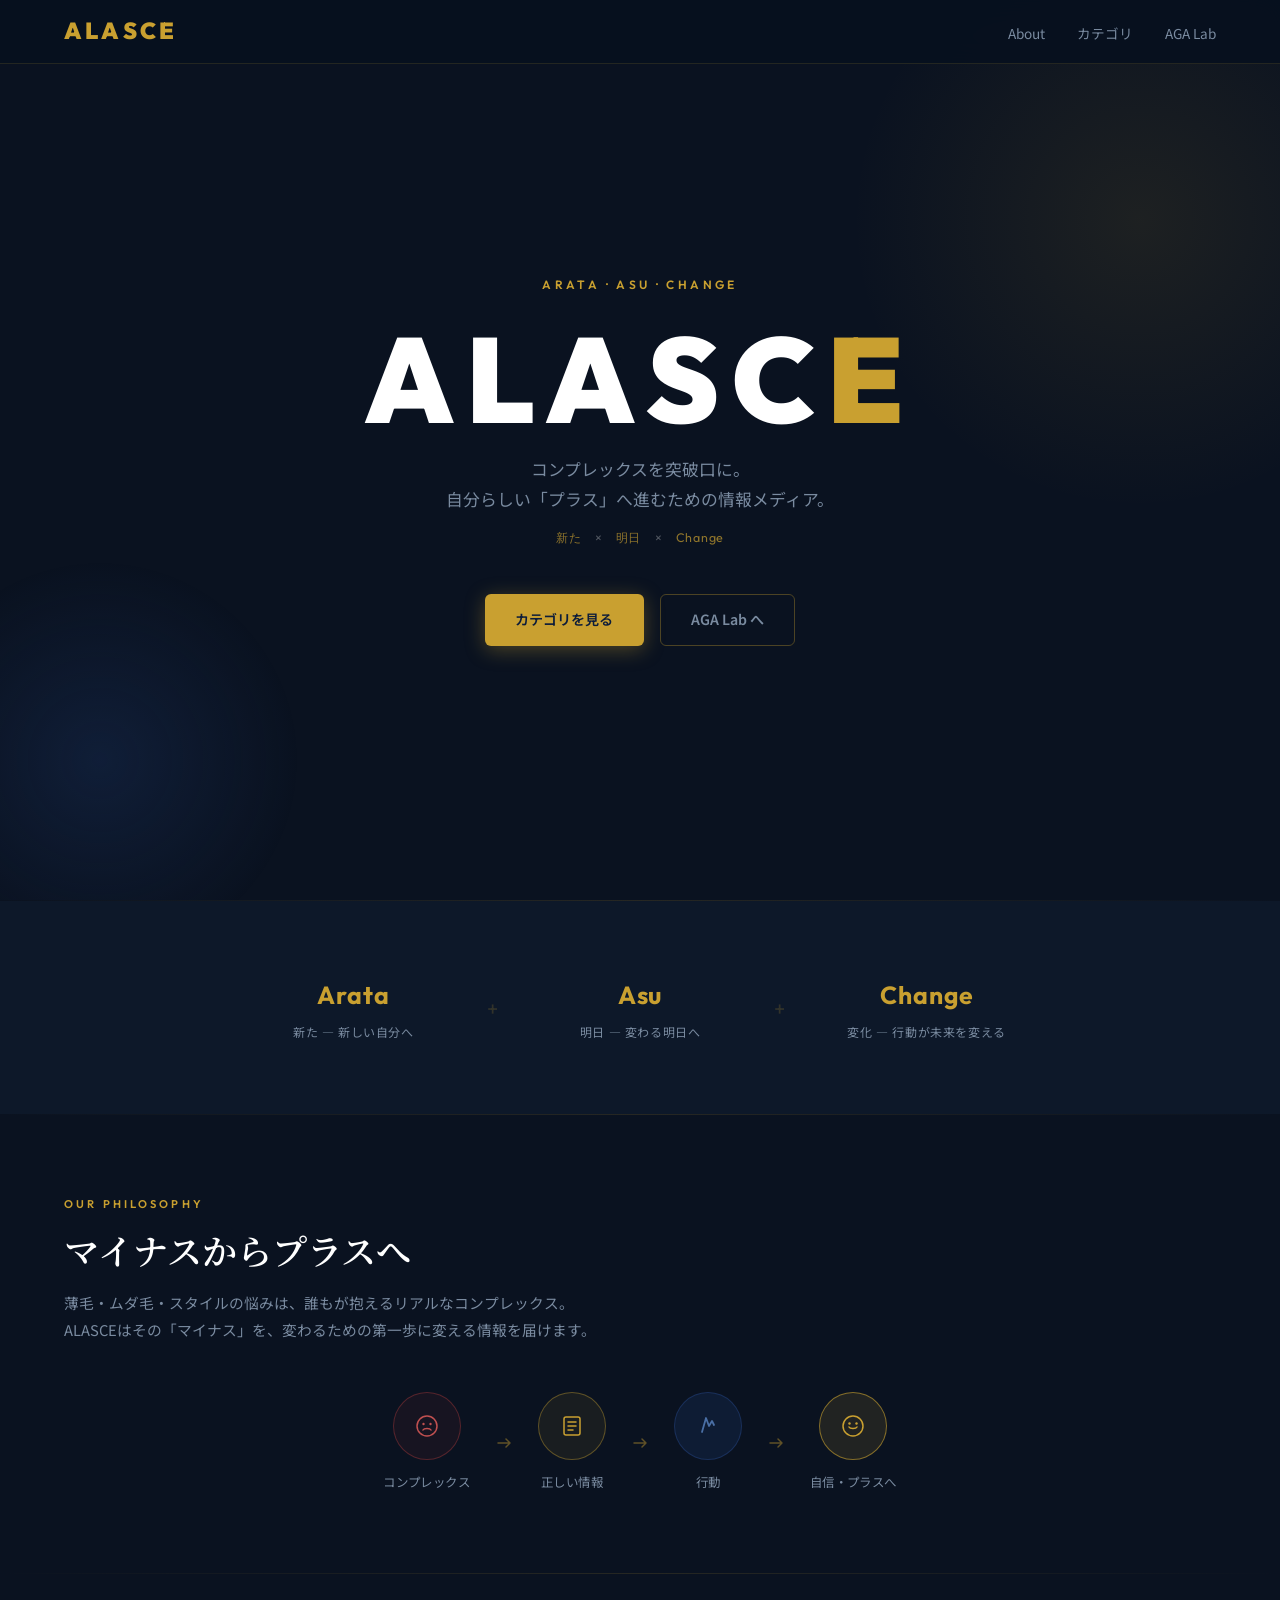
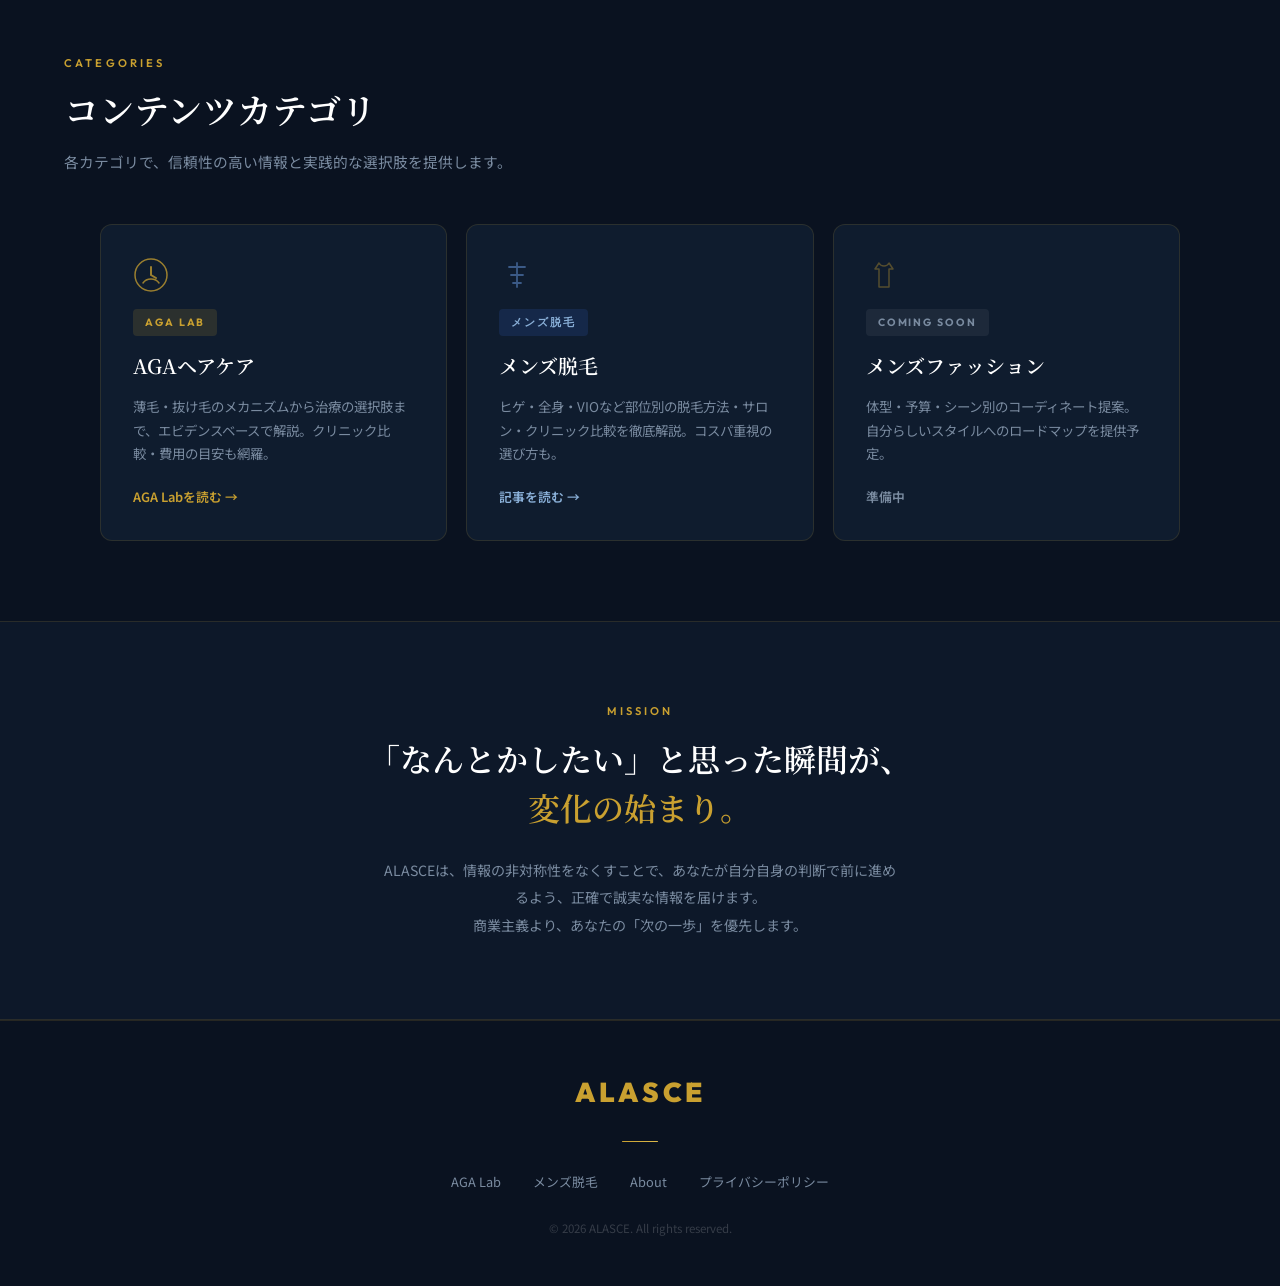
==== commit 71c0daa5: "Add files via upload" ====
--- a/index.html
+++ b/index.html
@@ -1,1835 +1,765 @@
-<!DOCTYPE html>
-<html lang="ja">
-
-<head>
-  <meta charset="UTF-8" />
-  <meta name="viewport" content="width=device-width, initial-scale=1.0" />
-  <meta name="description" content="AGAについて、正確な医療情報をわかりやすくお届けします。セルフチェック・治療の選び方・副作用まで、根拠にもとづいた情報を掲載。" />
-  <meta name="keywords" content="AGA, 薄毛, 治療, クリニック, フィナステリド, ミノキシジル, 副作用, 比較, おすすめ" />
-  <title>AGA情報ガイド — 正確な情報で、あなた自身が選ぶ</title>
-
-  <!-- canonical（公開後は実際のURLに変更してください） -->
-  <link rel="canonical" href="https://example.com/" />
-
-  <!-- OGP（SNSシェア・検索プレビュー用） -->
-  <meta property="og:type" content="website" />
-  <meta property="og:title" content="AGA情報ガイド — 正確な情報で、あなた自身が選ぶ" />
-  <meta property="og:description" content="AGAについて、正確な医療情報をわかりやすくお届けします。セルフチェック・治療の選び方・副作用まで、根拠にもとづいた情報を掲載。" />
-  <meta property="og:url" content="https://example.com/" />
-  <meta property="og:locale" content="ja_JP" />
-  <meta property="og:site_name" content="AGA情報ガイド" />
-
-  <!-- Twitter Card -->
-  <meta name="twitter:card" content="summary" />
-  <meta name="twitter:title" content="AGA情報ガイド — 正確な情報で、あなた自身が選ぶ" />
-  <meta name="twitter:description" content="AGAについて、正確な医療情報をわかりやすくお届けします。セルフチェック・治療の選び方・副作用まで、根拠にもとづいた情報を掲載。" />
-
-  <link rel="preconnect" href="https://fonts.googleapis.com" />
-  <link rel="preconnect" href="https://fonts.gstatic.com" crossorigin />
-  <link
-    href="https://fonts.googleapis.com/css2?family=Noto+Serif+JP:wght@300;400;500;600;700&family=Noto+Sans+JP:wght@300;400;500;700&display=swap"
-    rel="stylesheet" />
-  <link rel="stylesheet" href="css/style.css" />
-</head>
-
-<body>
-
-  <!-- ナビゲーション -->
-  <header class="site-header" id="top">
-    <nav class="nav-container">
-      <div class="nav-logo">
-        <span class="logo-mark">AGA</span>
-        <span class="logo-text">情報ガイド</span>
-      </div>
-      <button class="nav-toggle" id="navToggle" aria-label="メニューを開く">
-        <span></span><span></span><span></span>
-      </button>
-      <ul class="nav-links" id="navLinks">
-        <li><a href="#selfcheck">セルフチェック</a></li>
-        <li><a href="#progress">進行度</a></li>
-        <li><a href="#treatment">治療の選択肢</a></li>
-        <li><a href="#sideeffects">副作用比較</a></li>
-        <li><a href="#roadmap">治療の進め方</a></li>
-        <li><a href="#clinics">クリニック紹介</a></li>
-        <li><a href="#flow">受診の流れ</a></li>
-        <li><a href="#evidence">根拠・文献</a></li>
-        <li><a href="#faq">よくある質問</a></li>
-      </ul>
-    </nav>
-  </header>
-
-  <main>
-
-    <!-- ヒーロー -->
-    <section class="hero hero--bg" id="hero-top">
-      <div class="hero-bg-overlay"></div>
-      <div class="container hero-inner">
-        <div class="hero-text">
-          <p class="hero-eyebrow">医療的根拠にもとづく情報提供</p>
-          <h1 class="hero-title">AGAを、<br>正しく理解する。</h1>
-          <p class="hero-desc">
-            AGAは進行性の脱毛症です。<br>
-            しかし、適切な対処で進行を抑えることが可能です。<br>
-            不安を煽らず、あなた自身が判断できる情報をお届けします。
-          </p>
-          <div class="hero-actions">
-            <a href="#selfcheck" class="btn btn-primary">セルフチェックを始める</a>
-            <a href="#treatment" class="btn btn-outline">治療の選択肢を見る</a>
-          </div>
-        </div>
-      </div>
-      <a href="#selfcheck" class="hero-scroll-hint" aria-label="下へスクロール">
-        <span>まずセルフチェックを</span>
-        <div class="scroll-arrow"></div>
-      </a>
-    </section>
-
-    <!-- AGA基本情報 -->
-    <section class="section-info bg-light">
-      <div class="container">
-        <div class="section-header">
-          <h2>AGAとは</h2>
-          <p>Androgenetic Alopecia（男性型脱毛症）の略称。日本人男性の約3割が罹患するとされる、医療的に対処可能な疾患です。</p>
-        </div>
-        <div class="info-cards">
-          <div class="info-card">
-            <div class="info-card-icon">
-              <svg viewBox="0 0 48 48" fill="none">
-                <circle cx="24" cy="24" r="22" stroke="#4a6fa5" stroke-width="1.5" />
-                <path d="M24 14 L24 26 L32 26" stroke="#4a6fa5" stroke-width="2.5" stroke-linecap="round" />
-              </svg>
-            </div>
-            <h3>進行性</h3>
-            <p>放置すると徐々に進行します。早期対処が効果的です。</p>
-          </div>
-          <div class="info-card">
-            <div class="info-card-icon">
-              <svg viewBox="0 0 48 48" fill="none">
-                <circle cx="24" cy="14" r="7" stroke="#4a6fa5" stroke-width="1.5" />
-                <circle cx="24" cy="38" r="7" stroke="#4a6fa5" stroke-width="1.5" />
-                <path d="M20 20 L20 32 M28 20 L28 32" stroke="#4a6fa5" stroke-width="1.5" stroke-linecap="round" />
-              </svg>
-            </div>
-            <h3>遺伝的要因</h3>
-            <p>男性ホルモン（DHT）への感受性が遺伝的に決まります。</p>
-          </div>
-          <div class="info-card">
-            <div class="info-card-icon">
-              <svg viewBox="0 0 48 48" fill="none">
-                <path d="M12 36 L24 12 L36 36" stroke="#4a6fa5" stroke-width="1.5" stroke-linecap="round"
-                  stroke-linejoin="round" />
-                <path d="M18 28 L30 28" stroke="#4a6fa5" stroke-width="1.5" stroke-linecap="round" />
-              </svg>
-            </div>
-            <h3>治療可能</h3>
-            <p>承認済みの治療薬により、進行抑制・発毛促進の効果が確認されています。</p>
-          </div>
-          <div class="info-card">
-            <div class="info-card-icon">
-              <svg viewBox="0 0 48 48" fill="none">
-                <rect x="10" y="10" width="28" height="28" rx="4" stroke="#4a6fa5" stroke-width="1.5" />
-                <path d="M16 24 L22 30 L32 18" stroke="#4a6fa5" stroke-width="2.5" stroke-linecap="round"
-                  stroke-linejoin="round" />
-              </svg>
-            </div>
-            <h3>継続治療</h3>
-            <p>薬は継続が前提です。中断すると効果が元に戻る可能性があります。</p>
-          </div>
-        </div>
-
-        <!-- 発症年齢の目安 -->
-        <div class="age-prevalence">
-          <div class="age-prev-header">
-            <h3>年代別の罹患率（日本人男性）</h3>
-            <p>AGAは年齢とともに有病率が上昇します。20代での発症も珍しくなく、<strong>若い世代ほど進行が速い</strong>傾向があるため、早期に気づくことが治療効果を高めます。</p>
-          </div>
-          <div class="age-chart">
-            <div class="age-bar-row">
-              <span class="age-label">20代</span>
-              <div class="age-bar-track">
-                <div class="age-bar" style="--bar-pct:13%"></div>
-              </div>
-              <span class="age-pct">約13%</span>
-            </div>
-            <div class="age-bar-row">
-              <span class="age-label">30代</span>
-              <div class="age-bar-track">
-                <div class="age-bar" style="--bar-pct:24%"></div>
-              </div>
-              <span class="age-pct">約24%</span>
-            </div>
-            <div class="age-bar-row">
-              <span class="age-label">40代</span>
-              <div class="age-bar-track">
-                <div class="age-bar" style="--bar-pct:37%"></div>
-              </div>
-              <span class="age-pct">約37%</span>
-            </div>
-            <div class="age-bar-row">
-              <span class="age-label">50代</span>
-              <div class="age-bar-track">
-                <div class="age-bar" style="--bar-pct:50%"></div>
-              </div>
-              <span class="age-pct">約50%</span>
-            </div>
-            <div class="age-bar-row">
-              <span class="age-label">60代以上</span>
-              <div class="age-bar-track">
-                <div class="age-bar" style="--bar-pct:60%"></div>
-              </div>
-              <span class="age-pct">約60%</span>
-            </div>
-          </div>
-          <p class="age-source">参考：日本皮膚科学会ガイドライン（2017）/ 東京医科大学研究報告ほか</p>
-        </div>
-
-      </div>
-    </section>
-
-    <!-- セルフチェック -->
-    <section class="section-selfcheck" id="selfcheck">
-      <div class="container">
-        <div class="section-header">
-          <h2>セルフチェック</h2>
-          <p>いくつかの質問で、受診を検討すべき状態かどうかを確認しましょう</p>
-          <p class="section-note">※ このチェックは医療診断ではありません。あくまで目安としてご活用ください。</p>
-        </div>
-        <div class="selfcheck-wrapper">
-          <div class="selfcheck-progress-bar">
-            <div class="progress-fill" id="progressFill"></div>
-          </div>
-          <div class="selfcheck-question-count"><span id="currentQ">1</span> / <span id="totalQ">7</span></div>
-          <div class="selfcheck-questions">
-            <div class="check-question active" data-q="1">
-              <h3>頭頂部または生え際の毛が薄くなっていますか？</h3>
-              <p class="check-hint">AGAは頭頂部・生え際に集中して進行します。</p>
-              <div class="check-options">
-                <button class="check-option">明らかに薄くなっている</button>
-                <button class="check-option">少し気になっている</button>
-                <button class="check-option">特に気にならない</button>
-              </div>
-            </div>
-            <div class="check-question" data-q="2">
-              <h3>毛が細くなった・ハリやコシがなくなったと感じますか？</h3>
-              <p class="check-hint">「毛の細化（ミニチュア化）」はAGAの初期に起こる重要なサインです。</p>
-              <div class="check-options">
-                <button class="check-option">はっきりそう感じる</button>
-                <button class="check-option">やや感じる</button>
-                <button class="check-option">気にならない</button>
-              </div>
-            </div>
-            <div class="check-question" data-q="3">
-              <h3>洗髪時や起床時に抜け毛が増えましたか？</h3>
-              <p class="check-hint">抜け毛は単独では判断しにくいですが、部位・太さとあわせて重要な指標です。</p>
-              <div class="check-options">
-                <button class="check-option">明らかに増えた</button>
-                <button class="check-option">やや増えた気がする</button>
-                <button class="check-option">変わらない・わからない</button>
-              </div>
-            </div>
-            <div class="check-question" data-q="4">
-              <h3>父方・母方どちらかの血縁男性（父・祖父・兄弟など）に薄毛の方がいますか？</h3>
-              <p class="check-hint">AGAは遺伝的要因が強く、父方・母方どちらからも受け継ぐ可能性があります。</p>
-              <div class="check-options">
-                <button class="check-option">両方の家系にいる</button>
-                <button class="check-option">片方の家系にいる</button>
-                <button class="check-option">いない・わからない</button>
-              </div>
-            </div>
-            <div class="check-question" data-q="5">
-              <h3>薄毛が気になり始めてから、どのくらい経ちますか？</h3>
-              <p class="check-hint">進行の速さと期間は治療の緊急度に影響します。</p>
-              <div class="check-options">
-                <button class="check-option">2年以上</button>
-                <button class="check-option">6ヶ月〜2年</button>
-                <button class="check-option">6ヶ月以内</button>
-                <button class="check-option">まだ気になっていない</button>
-              </div>
-            </div>
-            <div class="check-question" data-q="6">
-              <h3>現在の年齢はいくつですか？</h3>
-              <p class="check-hint">若い年代での発症は進行が速い傾向があり、早期対応が特に重要です。</p>
-              <div class="check-options">
-                <button class="check-option">10代後半〜20代</button>
-                <button class="check-option">30代</button>
-                <button class="check-option">40代</button>
-                <button class="check-option">50代以上</button>
-              </div>
-            </div>
-            <div class="check-question" data-q="7">
-              <h3>頭皮の脂っぽさ・べたつきが気になりますか？</h3>
-              <p class="check-hint">過剰な皮脂分泌はDHTの影響が関与している場合があります。</p>
-              <div class="check-options">
-                <button class="check-option">よく気になる</button>
-                <button class="check-option">特にない</button>
-              </div>
-            </div>
-            <div class="check-result" id="checkResult">
-              <div class="result-icon" id="resultIcon"></div>
-              <h3 id="resultTitle"></h3>
-              <p id="resultDesc"></p>
-              <div class="result-score-bar">
-                <div class="result-score-fill" id="resultScoreFill"></div>
-              </div>
-              <p class="result-score-label" id="resultScoreLabel"></p>
-              <div class="result-actions">
-                <a href="#treatment" class="btn btn-primary">治療の選択肢を見る</a>
-                <button class="btn btn-ghost" id="retryCheck">もう一度チェックする</button>
-              </div>
-            </div>
-          </div>
-        </div>
-      </div>
-    </section>
-
-    <!-- 進行度 -->
-    <!-- 進行度の目安 -->
-    <section class="section-progress bg-light" id="progress">
-      <div class="container">
-        <div class="section-header">
-          <h2>進行度の目安</h2>
-          <p>Hamilton-Norwood分類にもとづいた国際的な評価指標です。正確な判定には医師の診察が必要です。</p>
-        </div>
-
-        <!-- AI生成の高品質進行度ビジュアル -->
-        <div class="progress-visual-wrap">
-          <img src="images/aga-progression.png?v=2" alt="AGAの進行度 Type I〜Type V-VI の比較図" class="progress-img"
-            loading="lazy" />
-          <div class="progress-img-caption">↑ Type I（左）〜 Type V-VI（右）の頭部俯瞰図。</div>
-        </div>
-
-        <!-- 各ステージの説明 -->
-        <div class="progress-stages-text">
-          <div class="pst-card">
-            <div class="pst-label"><span class="pst-num">Type I</span><span class="pst-name">正常〜初期</span></div>
-            <p>生え際の後退がほぼない。AGAが始まりかけの段階。薬物療法を開始すれば最も高い進行抑制効果が期待できる。</p>
-          </div>
-          <div class="pst-card">
-            <div class="pst-label"><span class="pst-num">Type II</span><span class="pst-name">軽度</span></div>
-            <p>こめかみ付近が軽く後退し始める。M字型の兆候が現れる前段階。この時期の開始が治療の鍵となる。</p>
-          </div>
-          <div class="pst-card">
-            <div class="pst-label pst-label--warn"><span class="pst-num">Type III</span><span
-                class="pst-name">中等度</span></div>
-            <p>M字型後退が明確になり、頭頂部にも薄さが出始める。薬物療法の効果はまだ十分期待できるタイミング。</p>
-          </div>
-          <div class="pst-card">
-            <div class="pst-label pst-label--warn"><span class="pst-num">Type IV</span><span
-                class="pst-name">中〜重度</span></div>
-            <p>生え際後退と頭頂部の薄毛エリアが拡大。進行を止めることを最優先に、早急な治療開始が推奨される。</p>
-          </div>
-          <div class="pst-card">
-            <div class="pst-label pst-label--severe"><span class="pst-num">Type V-VI</span><span
-                class="pst-name">重〜高度</span></div>
-            <p>前頭部・頭頂部が広範囲に脱毛し、側頭部のみ残存する馬蹄形パターン。薬物療法の効果は限定的で、植毛の検討も視野に。</p>
-          </div>
-        </div>
-
-        <div class="progress-note">
-          <svg viewBox="0 0 16 16" fill="none" width="14" height="14">
-            <circle cx="8" cy="8" r="7" stroke="currentColor" stroke-width="1.4" />
-            <path d="M8 5v4" stroke="currentColor" stroke-width="1.8" stroke-linecap="round" />
-            <circle cx="8" cy="11.5" r="0.8" fill="currentColor" />
-          </svg>
-          Type I〜IIIの早期段階で治療を開始するほど、薬による進行抑制・発毛の効果が高い傾向があります。
-        </div>
-      </div>
-    </section>
-
-    <!-- 毛根の変化：AGAの本質を視覚的に説明 -->
-    <section class="section-follicle" id="follicle">
-      <div class="container">
-        <div class="section-header">
-          <h2>AGAで毛根に何が起きているか</h2>
-          <p>薄毛の「見た目」の変化は、毛根レベルの異変が積み重なった結果です。</p>
-        </div>
-        <div class="follicle-layout">
-          <div class="follicle-img-wrap" style="position: relative;">
-            <img src="images/hair-follicle.png?v=5" alt="健康な毛包とAGA進行の毛包の断面比較図" class="follicle-img" loading="lazy" />
-
-            <!-- 重ね文字ラベル (確実に見やすいフォントとサイズで固定) -->
-            <div class="f-label" style="top: 21%; left: 45%;">毛幹</div>
-            <div class="f-label" style="top: 36%; left: 45%;">頭皮</div>
-            <div class="f-label" style="top: 53%; left: 45%;">皮脂腺</div>
-            <div class="f-label" style="top: 64%; left: 45%;">立毛筋</div>
-            <div class="f-label" style="top: 79%; left: 46%;">毛根</div>
-            <div class="f-label" style="top: 64%; left: 14%;">毛包</div>
-          </div>
-          <div class="follicle-info">
-            <div class="follicle-fact-card">
-              <div class="ffc-icon">
-                <svg viewBox="0 0 32 32" fill="none" width="28" height="28">
-                  <circle cx="16" cy="16" r="14" fill="#eef2f8" stroke="#4a6fa5" stroke-width="1.5" />
-                  <path d="M10 10 Q10 24 10 24" stroke="#1c2d52" stroke-width="2.5" stroke-linecap="round" />
-                  <path d="M16 8 Q16 24 16 24" stroke="#1c2d52" stroke-width="2.5" stroke-linecap="round" />
-                  <path d="M22 10 Q22 24 22 24" stroke="#1c2d52" stroke-width="2.5" stroke-linecap="round" />
-                </svg>
-              </div>
-              <div>
-                <div class="ffc-title">健康な状態：1つの毛包から2〜4本</div>
-                <p class="ffc-body">健康な頭皮では、1つの毛包（毛根のユニット）から2〜4本の毛髪が束になって生えています。これを「毛包単位（Follicular
-                  Unit）」と呼び、毛量の豊かさを決定する要素です。</p>
-              </div>
-            </div>
-            <div class="follicle-fact-card follicle-fact-card--aga">
-              <div class="ffc-icon">
-                <svg viewBox="0 0 32 32" fill="none" width="28" height="28">
-                  <circle cx="16" cy="16" r="14" fill="#fdf2f2" stroke="#c05050" stroke-width="1.5" />
-                  <path d="M16 9 Q16 24 16 24" stroke="#8b2020" stroke-width="1.5" stroke-linecap="round"
-                    stroke-dasharray="2 2" />
-                </svg>
-              </div>
-              <div>
-                <div class="ffc-title">AGA進行後：1本に減り、細く短くなる</div>
-                <p class="ffc-body">
-                  AGAでは男性ホルモン（DHT）が毛乳頭細胞に作用し、毛包が徐々に小型化します。1束が2〜4本あった毛髪が1本になり、さらに毛の太さ・長さも縮小（軟毛化）していきます。これが「薄く見える」原因です。
-                </p>
-              </div>
-            </div>
-            <div class="follicle-fact-card">
-              <div class="ffc-icon">
-                <svg viewBox="0 0 32 32" fill="none" width="28" height="28">
-                  <circle cx="16" cy="16" r="14" fill="#e8f5ee" stroke="#2e7d52" stroke-width="1.5" />
-                  <path d="M10 20 L14 24 L22 12" stroke="#2e7d52" stroke-width="2" stroke-linecap="round"
-                    stroke-linejoin="round" />
-                </svg>
-              </div>
-              <div>
-                <div class="ffc-title">なぜ早期治療が重要なのか</div>
-                <p class="ffc-body">
-                  毛包の小型化が一定以上進むと、薬物療法では回復が難しくなります。まだ毛包が生きている「進行中」の段階であれば、フィナステリドやデュタステリドでDHTの産生を抑制し、毛包の機能を維持・回復できる可能性があります。
-                </p>
-              </div>
-            </div>
-          </div>
-        </div>
-      </div>
-    </section>
-
-    <!-- ヘアサイクル解説：AGAの本質を可視化 -->
-    <section class="section-haircycle bg-light" id="haircycle">
-      <div class="container">
-        <div class="section-header">
-          <h2>ヘアサイクルとAGAの関係</h2>
-          <p>薄毛の本質は、髪の「抜け」ではなく<strong>「成長期間の極端な短縮」</strong>にあります。</p>
-        </div>
-
-        <div class="haircycle-grid">
-          <!-- 比較グラフエリア -->
-          <div class="hc-graph-area">
-            <h3 class="hc-graph-title">毛髪の成長期間（一生のタイムライン）の比較</h3>
-            
-            <div class="hc-graph-container">
-              <!-- 正常時 -->
-              <div class="hc-graph-row hc-graph-row--normal">
-                <div class="hc-row-label">
-                  <span class="hc-row-type">正常な状態</span>
-                  <span class="hc-row-years">2 〜 6年</span>
-                </div>
-                <div class="hc-row-bar-wrap">
-                  <div class="hc-bar hc-bar--growth">成長期（太く伸びる）</div>
-                  <div class="hc-bar hc-bar--other">退行・休止期</div>
-                </div>
-              </div>
-
-              <!-- AGA発症後 -->
-              <div class="hc-graph-row hc-graph-row--aga">
-                <div class="hc-row-label">
-                  <span class="hc-row-type hc-row-type--alert">AGA発症後</span>
-                  <span class="hc-row-years">数ヶ月 〜 1年</span>
-                </div>
-                <div class="hc-row-bar-wrap">
-                  <div class="hc-bar hc-bar--growth-short">成長期</div>
-                  <div class="hc-bar hc-bar--other">退行・休止期</div>
-                </div>
-              </div>
-            </div>
-
-            <div class="hc-graph-caption">
-              ※ 正常時と比較し、AGAでは<strong>「成長期」が極端に短く</strong>なり、髪が太く育つ前に抜ける悪循環に陥ります。
-            </div>
-          </div>
-
-          <!-- 論理解説エリア -->
-          <div class="hc-theory-area">
-            <div class="hc-theory-content">
-              <h3>なぜ「抜ける」より先に「細く」なるのか？</h3>
-              <p class="hc-theory-intro">
-                AGAは男性ホルモン（DHT）の作用によって起きますが、その物理的な変化は以下のステップで進行します。
-              </p>
-              
-              <div class="hc-step-list">
-                <div class="hc-theory-step">
-                  <div class="hct-step-num">Step 1</div>
-                  <div class="hct-step-body">
-                    <strong>成長期の短縮（未熟な抜け毛）</strong>
-                    <p>通常数年かけて太く育つはずの髪が、わずか数ヶ月で成長を止めてしまいます。これにより「まだ短い・細い毛」が抜けるようになります。</p>
-                  </div>
-                </div>
-                <div class="hc-theory-step">
-                  <div class="hct-step-num">Step 2</div>
-                  <div class="hct-step-body">
-                    <strong>毛包（毛根）のミニチュア化</strong>
-                    <p>成長期が短い周期が重なると、髪を作る家である「毛包」そのものが徐々に小さく退化します。これが進行すると、産毛のような細い毛しか作れない状態になります。</p>
-                  </div>
-                </div>
-                <div class="hc-theory-step">
-                  <div class="hct-step-num">Step 3</div>
-                  <div class="hct-step-body">
-                    <strong>毛根の寿命（完結）</strong>
-                    <p>一つの毛根が一生の間に繰り返せるヘアサイクルの回数（約20〜40回）には限りがあります。早すぎる回転は、将来生えるはずだった回数を使い果たしてしまうことを意味します。</p>
-                  </div>
-                </div>
-              </div>
-
-              <div class="hc-cta-box">
-                <p>治療（フィナステリド等）の最大の目的は、この<strong>「短くなった成長期を、元の長さに引き戻すこと」</strong>です。毛根がミニチュア化しきる前にブレーキをかけることが、髪を維持する唯一の回避策です。</p>
-              </div>
-            </div>
-          </div>
-        </div>
-      </div>
-    </section>
-
-    <section class="section-treatment" id="treatment">
-      <div class="container">
-        <div class="section-header">
-          <h2>治療の選択肢</h2>
-          <p>AGA治療には複数のアプローチがあります。効果・副作用・費用を理解した上で、医師と相談して選びましょう。</p>
-        </div>
-
-        <div class="pricing-caution">
-          <svg viewBox="0 0 20 20" fill="none" width="16" height="16" style="flex-shrink:0;margin-top:2px">
-            <circle cx="10" cy="10" r="9" stroke="currentColor" stroke-width="1.5" />
-            <path d="M10 6v5" stroke="currentColor" stroke-width="2" stroke-linecap="round" />
-            <circle cx="10" cy="14.5" r="1" fill="currentColor" />
-          </svg>
-          <div>
-            <strong>費用目安について</strong>　掲載している金額はクリニック平均的な通常料金の目安です。<br>
-            初診・初回限定の大幅割引（「初月無料」「モニター価格」など）を提示するクリニックがありますが、<strong>多くの場合、2回目以降は通常料金に戻ります。</strong>長期継続が前提のAGA治療では、初回価格ではなく継続時の月額を基準に比較することを推奨します。
-          </div>
-        </div>
-
-        <div class="treatment-category-label">内服薬（飲み薬）</div>
-        <div class="treatment-accordion">
-
-          <!-- フィナステリド -->
-          <div class="t-card">
-            <button class="t-card-header" aria-expanded="false" data-target="td-finasteride">
-              <div class="t-card-left">
-                <span class="t-badge t-badge--oral">内服</span>
-                <span class="t-name">フィナステリド <small>（プロペシア等）</small></span>
-              </div>
-              <div class="t-card-right">
-                <span class="t-tag t-tag--evidence">国内承認</span>
-                <span class="t-action-text">詳細を見る</span>
-                <span class="t-card-chevron"><svg viewBox="0 0 20 20" fill="none">
-                    <path d="M5 8 L10 13 L15 8" stroke="currentColor" stroke-width="2" stroke-linecap="round" />
-                  </svg></span>
-              </div>
-            </button>
-            <div class="t-card-body hidden" id="td-finasteride">
-              <div class="t-layer t-layer--1">
-                <div class="layer-badge">基本情報</div>
-                <p>AGAの原因物質であるDHTを約70%減少させる飲み薬です。進行を抑える効果が多くの臨床試験で確認されており、最も標準的な一次治療薬です。</p>
-                <div class="t-meta-row">
-                  <div class="t-meta"><span class="t-meta-label">主な効果</span><span>進行抑制・一部発毛</span></div>
-                  <div class="t-meta"><span class="t-meta-label">効果実感まで</span><span>3〜6ヶ月</span></div>
-                  <div class="t-meta"><span class="t-meta-label">対象</span><span>成人男性のみ</span></div>
-                  <div class="t-meta"><span class="t-meta-label">費用目安</span><span>3,000〜8,000円/月</span></div>
-                </div>
-              </div>
-              <div class="t-side-effects">
-                <div class="side-effect-title">
-                  <svg viewBox="0 0 20 20" fill="none">
-                    <circle cx="10" cy="10" r="9" stroke="#c4820a" stroke-width="1.5" />
-                    <path d="M10 6 L10 11" stroke="#c4820a" stroke-width="2" stroke-linecap="round" />
-                    <circle cx="10" cy="14" r="1" fill="#c4820a" />
-                  </svg>
-                  副作用について（報告されている主なもの）
-                </div>
-                <ul class="side-effect-list">
-                  <li><strong>性欲低下：</strong>約1.8%（プラセボ1.3%）。多くは軽度で、中断後に改善する例がほとんど。</li>
-                  <li><strong>勃起障害：</strong>約1.3%（プラセボ0.7%）。継続により慣れるケースもあるが、気になる場合は医師に相談を。</li>
-                  <li><strong>射精障害：</strong>約1.2%（プラセボ0.7%）。</li>
-                  <li><strong>精神系（抑うつ）：</strong>稀（頻度不明）。長期服用後に症状が持続するPFS（フィナステリド後遺症）が海外で報告されているが、因果関係は確立していない。</li>
-                  <li><strong>PSA値の低下：</strong>ほぼ全例でPSAが約50%低下。前立腺がんスクリーニングの解釈に影響するため、受診時に服用中であることを必ず申告すること。</li>
-                  <li><strong>肝機能異常：</strong>非常に稀。長期服用中は定期検査が望ましい。</li>
-                  <li class="side-effect-note">※ 妊娠中・妊娠の可能性がある方が錠剤に触れることは成分吸収のリスクがあるため厳禁（本剤は成人男性専用）。</li>
-                </ul>
-              </div>
-              <div class="layer-toggle-wrapper">
-                <button class="layer-toggle-btn" data-target="lv2-finasteride">
-                  <span>メカニズムの詳細を見る</span>
-                  <svg viewBox="0 0 20 20" fill="none">
-                    <path d="M5 8 L10 13 L15 8" stroke="currentColor" stroke-width="2" stroke-linecap="round" />
-                  </svg>
-                </button>
-                <div class="t-layer t-layer--2 hidden" id="lv2-finasteride">
-                  <div class="layer-badge">詳細メカニズム</div>
-                  <p>フィナステリドは5α-リダクターゼII型を選択的に阻害します。これによりテストステロン→DHT変換を約70%抑制。DHTが毛包を攻撃する作用が軽減され、毛髪の成長サイクルが改善します。</p>
-                  <div class="mechanism-flow">
-                    <div class="mf-node">テストステロン</div>
-                    <div class="mf-arrow">→</div>
-                    <div class="mf-node mf-node--blocked">5α-リダクターゼII型<br><small>⛔ フィナステリドが阻害</small></div>
-                    <div class="mf-arrow">→</div>
-                    <div class="mf-node mf-node--good">DHT約70%減<br><small>毛包への攻撃が軽減</small></div>
-                  </div>
-                </div>
-              </div>
-            </div>
-          </div>
-
-          <!-- デュタステリド -->
-          <div class="t-card">
-            <button class="t-card-header" aria-expanded="false" data-target="td-dutasteride">
-              <div class="t-card-left">
-                <span class="t-badge t-badge--oral">内服</span>
-                <span class="t-name">デュタステリド <small>（ザガーロ等）</small></span>
-              </div>
-              <div class="t-card-right">
-                <span class="t-tag t-tag--evidence">国内承認</span>
-                <span class="t-action-text">詳細を見る</span>
-                <span class="t-card-chevron"><svg viewBox="0 0 20 20" fill="none">
-                    <path d="M5 8 L10 13 L15 8" stroke="currentColor" stroke-width="2" stroke-linecap="round" />
-                  </svg></span>
-              </div>
-            </button>
-            <div class="t-card-body hidden" id="td-dutasteride">
-              <div class="t-layer t-layer--1">
-                <div class="layer-badge">基本情報</div>
-                <p>フィナステリドより広範に5α-リダクターゼを阻害し、DHTを約90〜95%抑制します。フィナステリドで効果が不十分だった場合や、より強力な抑制を希望する場合に選択されます。</p>
-                <div class="t-meta-row">
-                  <div class="t-meta"><span class="t-meta-label">主な効果</span><span>強力な進行抑制・発毛</span></div>
-                  <div class="t-meta"><span class="t-meta-label">効果実感まで</span><span>3〜12ヶ月</span></div>
-                  <div class="t-meta"><span class="t-meta-label">対象</span><span>成人男性のみ</span></div>
-                  <div class="t-meta"><span class="t-meta-label">費用目安</span><span>5,000〜12,000円/月</span></div>
-                </div>
-              </div>
-              <div class="t-side-effects">
-                <div class="side-effect-title">
-                  <svg viewBox="0 0 20 20" fill="none">
-                    <circle cx="10" cy="10" r="9" stroke="#c4820a" stroke-width="1.5" />
-                    <path d="M10 6 L10 11" stroke="#c4820a" stroke-width="2" stroke-linecap="round" />
-                    <circle cx="10" cy="14" r="1" fill="#c4820a" />
-                  </svg>
-                  副作用について
-                </div>
-                <ul class="side-effect-list">
-                  <li><strong>性欲低下：</strong>約3〜5%。フィナステリドよりDHT抑制が強いため、性機能への影響がやや出やすい傾向がある。</li>
-                  <li><strong>勃起障害：</strong>約1〜5%。服用継続で慣れるケースもある。気になる場合は医師に相談を。</li>
-                  <li><strong>女性化乳房（乳房痛・腫大）：</strong>約1〜2%。ホルモンバランスの変化によるもので、中断により多くは改善する。</li>
-                  <li><strong>PSA値の低下：</strong>ほぼ全例でPSAが大幅低下。前立腺がんスクリーニングに影響するため、受診時に必ず申告すること。</li>
-                  <li><strong>射精量減少：</strong>約1〜2%。</li>
-                  <li class="side-effect-note">※ 妊娠中・妊娠の可能性がある方が錠剤に触れることは厳禁（本剤は成人男性専用）。</li>
-                </ul>
-              </div>
-              <div class="layer-toggle-wrapper">
-                <button class="layer-toggle-btn" data-target="lv2-dutasteride">
-                  <span>フィナステリドとの違いを見る</span>
-                  <svg viewBox="0 0 20 20" fill="none">
-                    <path d="M5 8 L10 13 L15 8" stroke="currentColor" stroke-width="2" stroke-linecap="round" />
-                  </svg>
-                </button>
-                <div class="t-layer t-layer--2 hidden" id="lv2-dutasteride">
-                  <div class="layer-badge">フィナステリドとの比較</div>
-                  <div class="comparison-table">
-                    <table>
-                      <thead>
-                        <tr>
-                          <th></th>
-                          <th>フィナステリド</th>
-                          <th>デュタステリド</th>
-                        </tr>
-                      </thead>
-                      <tbody>
-                        <tr>
-                          <td>阻害タイプ</td>
-                          <td>II型のみ</td>
-                          <td>I型＋II型</td>
-                        </tr>
-                        <tr>
-                          <td>DHT抑制率</td>
-                          <td>約70%</td>
-                          <td>約90〜95%</td>
-                        </tr>
-                        <tr>
-                          <td>位置づけ</td>
-                          <td>一次選択薬</td>
-                          <td>代替・強化薬</td>
-                        </tr>
-                        <tr>
-                          <td>国内承認</td>
-                          <td>○</td>
-                          <td>○</td>
-                        </tr>
-                      </tbody>
-                    </table>
-                  </div>
-                </div>
-              </div>
-            </div>
-          </div>
-
-        </div><!-- /内服薬 accordion -->
-
-        <div class="treatment-category-label" style="margin-top:48px;">外用薬・局所療法</div>
-        <div class="treatment-accordion">
-
-          <!-- ミノキシジル -->
-          <div class="t-card">
-            <button class="t-card-header" aria-expanded="false" data-target="td-minoxidil">
-              <div class="t-card-left">
-                <span class="t-badge t-badge--topical">外用・内服</span>
-                <span class="t-name">ミノキシジル</span>
-              </div>
-              <div class="t-card-right">
-                <span class="t-tag t-tag--evidence">国内承認</span>
-                <span class="t-action-text">詳細を見る</span>
-                <span class="t-card-chevron"><svg viewBox="0 0 20 20" fill="none">
-                    <path d="M5 8 L10 13 L15 8" stroke="currentColor" stroke-width="2" stroke-linecap="round" />
-                  </svg></span>
-              </div>
-            </button>
-            <div class="t-card-body hidden" id="td-minoxidil">
-              <div class="t-layer t-layer--1">
-                <div class="layer-badge">基本情報</div>
-                <p>
-                  頭皮の血流を促進し、毛髪の成長を助ける薬です。外用液・フォームは市販もされており、内服薬はクリニックで処方されます。DHTとは異なるアプローチで作用するため、内服薬と組み合わせる併用療法でよく使われます。
-                </p>
-                <div class="t-meta-row">
-                  <div class="t-meta"><span class="t-meta-label">主な効果</span><span>発毛促進・毛髪強化</span></div>
-                  <div class="t-meta"><span class="t-meta-label">効果実感まで</span><span>4〜6ヶ月</span></div>
-                  <div class="t-meta"><span class="t-meta-label">剤形</span><span>外用液 / 内服錠</span></div>
-                  <div class="t-meta"><span class="t-meta-label">費用目安</span><span>3,000〜6,000円/月（外用）</span></div>
-                </div>
-              </div>
-              <div class="t-side-effects">
-                <div class="side-effect-title">
-                  <svg viewBox="0 0 20 20" fill="none">
-                    <circle cx="10" cy="10" r="9" stroke="#c4820a" stroke-width="1.5" />
-                    <path d="M10 6 L10 11" stroke="#c4820a" stroke-width="2" stroke-linecap="round" />
-                    <circle cx="10" cy="14" r="1" fill="#c4820a" />
-                  </svg>
-                  副作用について
-                </div>
-                <ul class="side-effect-list">
-                  <li><strong>初期脱毛（シェディング）：</strong>約30〜40%に見られる。使用開始1〜2ヶ月で一時的に抜け毛が増えるが、休止毛が成長期へ移行する正常反応。通常2〜3ヶ月で落ち着く。
-                  </li>
-                  <li><strong>頭皮刺激（外用）：</strong>約7〜10%。かゆみ・赤み・炎症。アルコールフリー製剤に変更すると改善することが多い。</li>
-                  <li><strong>多毛症（外用）：</strong>約7%。顔や体の産毛が増えることがある。塗布範囲を守ることで軽減可能。</li>
-                  <li><strong>血圧低下・動悸（内服）：</strong>低用量では比較的少ないが、心疾患・低血圧のある方は使用前に医師と要相談。</li>
-                  <li><strong>体液貯留・むくみ（内服）：</strong>稀。高用量で出やすい傾向がある。</li>
-                  <li><strong>中断時：</strong>得られた効果が元に戻る可能性が高い（継続前提）。</li>
-                </ul>
-              </div>
-            </div>
-          </div>
-
-          <!-- メソセラピー -->
-          <div class="t-card">
-            <button class="t-card-header" aria-expanded="false" data-target="td-mesotherapy">
-              <div class="t-card-left">
-                <span class="t-badge t-badge--injection">注入</span>
-                <span class="t-name">メソセラピー <small>（頭皮注射）</small></span>
-              </div>
-              <div class="t-card-right">
-                <span class="t-tag t-tag--optional">自由診療</span>
-                <span class="t-action-text">詳細を見る</span>
-                <span class="t-card-chevron"><svg viewBox="0 0 20 20" fill="none">
-                    <path d="M5 8 L10 13 L15 8" stroke="currentColor" stroke-width="2" stroke-linecap="round" />
-                  </svg></span>
-              </div>
-            </button>
-            <div class="t-card-body hidden" id="td-mesotherapy">
-              <div class="t-layer t-layer--1">
-                <div class="layer-badge">基本情報</div>
-                <p>ミノキシジル・ビタミン・成長因子などを頭皮に直接注入する治療法です。内服薬が使えない・使いたくない方のサポート療法として活用されますが、単独でのエビデンスは内服薬ほど確立していません。</p>
-                <div class="t-meta-row">
-                  <div class="t-meta"><span class="t-meta-label">主な効果</span><span>血行促進・栄養補給</span></div>
-                  <div class="t-meta"><span class="t-meta-label">頻度</span><span>月1〜2回が一般的</span></div>
-                  <div class="t-meta"><span class="t-meta-label">エビデンス</span><span>限定的（研究進行中）</span></div>
-                  <div class="t-meta"><span class="t-meta-label">費用目安</span><span>20,000〜50,000円/回</span></div>
-                </div>
-              </div>
-              <div class="t-side-effects">
-                <div class="side-effect-title">
-                  <svg viewBox="0 0 20 20" fill="none">
-                    <circle cx="10" cy="10" r="9" stroke="#c4820a" stroke-width="1.5" />
-                    <path d="M10 6 L10 11" stroke="#c4820a" stroke-width="2" stroke-linecap="round" />
-                    <circle cx="10" cy="14" r="1" fill="#c4820a" />
-                  </svg>
-                  副作用・注意点
-                </div>
-                <ul class="side-effect-list">
-                  <li><strong>注射部位の疼痛・赤み：</strong>ほぼ全例で一時的に生じる。通常48〜72時間以内に消失。</li>
-                  <li><strong>内出血（皮下出血）：</strong>約10〜20%。数日で吸収されることがほとんど。</li>
-                  <li><strong>感染リスク：</strong>稀（衛生管理が適切なクリニックではごく低い）。不衛生な環境での施術は避けること。</li>
-                  <li><strong>効果の個人差：</strong>注入成分・濃度・頻度はクリニックにより大きく異なり、標準化されたプロトコルがないため効果の再現性に差がある。</li>
-                </ul>
-              </div>
-            </div>
-          </div>
-
-        </div><!-- /外用薬 accordion -->
-
-        <div class="treatment-category-label" style="margin-top:48px;">外科的治療</div>
-        <div class="treatment-accordion">
-
-          <!-- 自毛植毛 -->
-          <div class="t-card">
-            <button class="t-card-header" aria-expanded="false" data-target="td-transplant">
-              <div class="t-card-left">
-                <span class="t-badge t-badge--surgery">外科</span>
-                <span class="t-name">自毛植毛 <small>（FUE / FUT法）</small></span>
-              </div>
-              <div class="t-card-right">
-                <span class="t-tag t-tag--optional">自由診療</span>
-                <span class="t-action-text">詳細を見る</span>
-                <span class="t-card-chevron"><svg viewBox="0 0 20 20" fill="none">
-                    <path d="M5 8 L10 13 L15 8" stroke="currentColor" stroke-width="2" stroke-linecap="round" />
-                  </svg></span>
-              </div>
-            </button>
-            <div class="t-card-body hidden" id="td-transplant">
-              <div class="t-layer t-layer--1">
-                <div class="layer-badge">基本情報</div>
-                <p>AGAの影響を受けにくい後頭部・側頭部の毛根を採取して薄毛部位に移植する手術です。移植した毛は半永久的に生え続けますが、費用・ダウンタイム・進行度のコントロールが必要です。</p>
-                <div class="t-meta-row">
-                  <div class="t-meta"><span class="t-meta-label">主な効果</span><span>確実な発毛（移植部位）</span></div>
-                  <div class="t-meta"><span class="t-meta-label">効果実感まで</span><span>術後6〜12ヶ月</span></div>
-                  <div class="t-meta"><span class="t-meta-label">持続性</span><span>半永久的</span></div>
-                  <div class="t-meta"><span class="t-meta-label">費用目安</span><span>40万〜200万円以上</span></div>
-                </div>
-              </div>
-              <div class="t-side-effects">
-                <div class="side-effect-title">
-                  <svg viewBox="0 0 20 20" fill="none">
-                    <circle cx="10" cy="10" r="9" stroke="#c4820a" stroke-width="1.5" />
-                    <path d="M10 6 L10 11" stroke="#c4820a" stroke-width="2" stroke-linecap="round" />
-                    <circle cx="10" cy="14" r="1" fill="#c4820a" />
-                  </svg>
-                  副作用・注意点
-                </div>
-                <ul class="side-effect-list">
-                  <li><strong>ショックロス：</strong>約30〜40%の症例で術後1〜3ヶ月に移植毛・周辺の既存毛が一時的に大量に抜ける。多くは3〜6ヶ月で再成長する。</li>
-                  <li><strong>ダウンタイム：</strong>術後数日〜2週間、赤み・腫脹・かさぶたが残る。仕事復帰は術後3〜7日が目安（術式による）。</li>
-                  <li><strong>生着率：</strong>経験豊富な施設で平均85〜95%。技術・保存液・術後ケアにより差が出る。</li>
-                  <li><strong>知覚異常：</strong>採取部位・移植部位の一時的なしびれ・かゆみ。多くは3〜6ヶ月で消失。</li>
-                  <li><strong>採取部位の傷跡：</strong>FUTは線状（短髪で目立つ）、FUEは点状（目立ちにくい）。</li>
-                  <li><strong>AGAの継続進行：</strong>移植毛以外の自毛はAGAの影響を引き続き受けるため、術後も内服薬の継続が推奨されることが多い。</li>
-                </ul>
-              </div>
-              <div class="layer-toggle-wrapper">
-                <button class="layer-toggle-btn" data-target="lv2-transplant">
-                  <span>FUE法とFUT法の違いを見る</span>
-                  <svg viewBox="0 0 20 20" fill="none">
-                    <path d="M5 8 L10 13 L15 8" stroke="currentColor" stroke-width="2" stroke-linecap="round" />
-                  </svg>
-                </button>
-                <div class="t-layer t-layer--2 hidden" id="lv2-transplant">
-                  <div class="layer-badge">術式比較</div>
-                  <div class="comparison-table">
-                    <table>
-                      <thead>
-                        <tr>
-                          <th></th>
-                          <th>FUE法</th>
-                          <th>FUT法</th>
-                        </tr>
-                      </thead>
-                      <tbody>
-                        <tr>
-                          <td>採取方法</td>
-                          <td>1本ずつ個別採取</td>
-                          <td>帯状に頭皮ごと採取</td>
-                        </tr>
-                        <tr>
-                          <td>傷跡</td>
-                          <td>点状・目立ちにくい</td>
-                          <td>線状・短髪で目立つ</td>
-                        </tr>
-                        <tr>
-                          <td>一度の移植量</td>
-                          <td>やや少なめ</td>
-                          <td>多め</td>
-                        </tr>
-                        <tr>
-                          <td>回復期間</td>
-                          <td>比較的短い</td>
-                          <td>やや長め</td>
-                        </tr>
-                      </tbody>
-                    </table>
-                  </div>
-                </div>
-              </div>
-            </div>
-          </div>
-
-        </div><!-- /外科 accordion -->
-      </div>
-    </section>
-
-    <!-- 副作用横断比較表 -->
-    <section class="section-sideeffects" id="sideeffects">
-      <div class="container">
-        <div class="section-header">
-          <h2>副作用 比較一覧</h2>
-          <p>主要なAGA治療薬の副作用を横断的に整理しました。自分にとってどのリスクの優先度が高いかを確認し、医師と相談する際の参考にしてください。</p>
-        </div>
-
-        <div class="se-legend">
-          <span class="se-chip se-r0">—</span>該当なし&ensp;
-          <span class="se-chip se-r1">◎ 稀</span>&lt;0.5%程度&ensp;
-          <span class="se-chip se-r2">△ 要注意</span>0.5〜3%程度&ensp;
-          <span class="se-chip se-r3">● 要確認</span>3%以上 or ほぼ全例
-        </div>
-
-        <div class="se-table-wrap">
-          <table class="se-table">
-            <thead>
-              <tr>
-                <th class="se-th-label">副作用</th>
-                <th>フィナステリド<br><small>内服</small></th>
-                <th>デュタステリド<br><small>内服</small></th>
-                <th>ミノキシジル<br><small>外用</small></th>
-                <th>ミノキシジル<br><small>内服</small></th>
-              </tr>
-            </thead>
-            <tbody>
-              <tr>
-                <td class="se-label">性欲低下</td>
-                <td><span class="se-chip se-r2">△ 約1.8%</span></td>
-                <td><span class="se-chip se-r3">● 約3〜5%</span></td>
-                <td><span class="se-chip se-r0">—</span></td>
-                <td><span class="se-chip se-r1">◎ 稀</span></td>
-              </tr>
-              <tr>
-                <td class="se-label">勃起障害（ED）</td>
-                <td><span class="se-chip se-r2">△ 約1.3%</span></td>
-                <td><span class="se-chip se-r2">△ 約1〜5%</span></td>
-                <td><span class="se-chip se-r0">—</span></td>
-                <td><span class="se-chip se-r1">◎ 稀</span></td>
-              </tr>
-              <tr>
-                <td class="se-label">射精障害・量減少</td>
-                <td><span class="se-chip se-r2">△ 約1.2%</span></td>
-                <td><span class="se-chip se-r2">△ 約1〜2%</span></td>
-                <td><span class="se-chip se-r0">—</span></td>
-                <td><span class="se-chip se-r1">◎ 稀</span></td>
-              </tr>
-              <tr>
-                <td class="se-label">女性化乳房</td>
-                <td><span class="se-chip se-r1">◎ 稀</span></td>
-                <td><span class="se-chip se-r2">△ 約1〜2%</span></td>
-                <td><span class="se-chip se-r0">—</span></td>
-                <td><span class="se-chip se-r1">◎ 稀</span></td>
-              </tr>
-              <tr>
-                <td class="se-label">精神系（抑うつ等）<span class="se-asterisk">*</span></td>
-                <td><span class="se-chip se-r1">◎ 稀（要注意）</span></td>
-                <td><span class="se-chip se-r1">◎ 稀</span></td>
-                <td><span class="se-chip se-r0">—</span></td>
-                <td><span class="se-chip se-r0">—</span></td>
-              </tr>
-              <tr>
-                <td class="se-label">PSA値低下<span class="se-asterisk">*</span></td>
-                <td><span class="se-chip se-r3">● ほぼ全例（約50%）</span></td>
-                <td><span class="se-chip se-r3">● ほぼ全例（大幅）</span></td>
-                <td><span class="se-chip se-r0">—</span></td>
-                <td><span class="se-chip se-r0">—</span></td>
-              </tr>
-              <tr>
-                <td class="se-label">初期脱毛（シェディング）</td>
-                <td><span class="se-chip se-r0">—</span></td>
-                <td><span class="se-chip se-r0">—</span></td>
-                <td><span class="se-chip se-r3">● 約30〜40%</span></td>
-                <td><span class="se-chip se-r3">● 約30〜40%</span></td>
-              </tr>
-              <tr>
-                <td class="se-label">頭皮刺激（かゆみ・炎症）</td>
-                <td><span class="se-chip se-r0">—</span></td>
-                <td><span class="se-chip se-r0">—</span></td>
-                <td><span class="se-chip se-r2">△ 約7〜10%</span></td>
-                <td><span class="se-chip se-r1">◎ 稀</span></td>
-              </tr>
-              <tr>
-                <td class="se-label">多毛症（顔・体の発毛）</td>
-                <td><span class="se-chip se-r0">—</span></td>
-                <td><span class="se-chip se-r0">—</span></td>
-                <td><span class="se-chip se-r2">△ 約7%</span></td>
-                <td><span class="se-chip se-r1">◎ 稀</span></td>
-              </tr>
-              <tr>
-                <td class="se-label">血圧低下・動悸・浮腫</td>
-                <td><span class="se-chip se-r0">—</span></td>
-                <td><span class="se-chip se-r0">—</span></td>
-                <td><span class="se-chip se-r1">◎ 稀</span></td>
-                <td><span class="se-chip se-r2">△ 要注意</span></td>
-              </tr>
-            </tbody>
-          </table>
-        </div>
-
-        <div class="se-notes">
-          <p><span class="se-asterisk">*</span>
-            <strong>PSA値について</strong>：フィナステリド・デュタステリドの服用中はPSA値が大幅に低下するため、前立腺がん検診の判断に影響します。泌尿器科・内科を受診する際は必ず服用中であることを医師に伝えてください。
-          </p>
-          <p><span class="se-asterisk">*</span> <strong>精神系について</strong>：中断後も抑うつ・性機能影響が持続するPFS（Post-Finasteride
-            Syndrome）が海外で報告されていますが、因果関係は未確立です。気になる場合は必ず医師に相談してください。</p>
-          <p>上表の数字は主に各薬品の添付文書・大規模臨床試験に基づくものです。個人差が大きく、必ずしも全員に当てはまるものではありません。</p>
-        </div>
-      </div>
-    </section>
-
-    <!-- 治療の進め方ロードマップ -->
-    <section class="section-roadmap bg-light" id="roadmap">
-      <div class="container">
-        <div class="section-header">
-          <h2>治療の進め方（一般的な流れ）</h2>
-          <p>AGAの重症度・状況に応じた、一般的な治療の選択順序です。最終的な判断は医師と相談してください。</p>
-        </div>
-
-        <div class="roadmap-wrapper">
-
-          <div class="roadmap-step">
-            <div class="rs-marker">
-              <span class="rs-num">1</span>
-              <div class="rs-line"></div>
-            </div>
-            <div class="rs-content">
-              <div class="rs-condition">Type I〜III（初期〜中等度）</div>
-              <h3>まず内服薬による進行抑制</h3>
-              <p>最初のアプローチとして、フィナステリドまたはデュタステリドを開始します。進行を止めることが第一優先で、発毛促進は次のステップです。</p>
-              <div class="rs-drugs">
-                <span class="rs-drug-tag">フィナステリド</span>
-                <span class="rs-drug-or">または</span>
-                <span class="rs-drug-tag">デュタステリド</span>
-              </div>
-              <div class="rs-note">3〜6ヶ月継続して効果を評価します。</div>
-            </div>
-          </div>
-
-          <div class="roadmap-step">
-            <div class="rs-marker">
-              <span class="rs-num">2</span>
-              <div class="rs-line"></div>
-            </div>
-            <div class="rs-content">
-              <div class="rs-condition">進行抑制を確認後、または発毛が不十分な場合</div>
-              <h3>ミノキシジルを追加（併用療法）</h3>
-              <p>内服薬でAGAの進行を抑えながら、ミノキシジルで毛包への血流・栄養補給を高めます。異なる作用機序を組み合わせることで、相補的な効果が期待されます。</p>
-              <div class="rs-drugs">
-                <span class="rs-drug-tag">フィナステリド / デュタステリド</span>
-                <span class="rs-drug-plus">＋</span>
-                <span class="rs-drug-tag rs-drug-tag--highlight">ミノキシジル（外用または内服）</span>
-              </div>
-              <div class="rs-note">メタ分析で、単剤より有意に効果が高いことが示されています。（Gupta & Charrette, 2014）</div>
-            </div>
-          </div>
-
-          <div class="roadmap-step">
-            <div class="rs-marker">
-              <span class="rs-num">3</span>
-              <div class="rs-line"></div>
-            </div>
-            <div class="rs-content">
-              <div class="rs-condition">内服が難しい・補助療法を追加したい場合</div>
-              <h3>メソセラピーの検討</h3>
-              <p>内服薬の副作用が気になる、または内服と組み合わせてさらなる効果を求める場合、メソセラピーを選択肢として検討できます。ただし単独でのエビデンスは限定的で、補助的な位置づけです。</p>
-              <div class="rs-drugs">
-                <span class="rs-drug-tag rs-drug-tag--optional">メソセラピー（補助）</span>
-              </div>
-              <div class="rs-note">クリニックによって成分・方法が異なるため、内容を事前に確認することを推奨します。</div>
-            </div>
-          </div>
-
-          <div class="roadmap-step">
-            <div class="rs-marker">
-              <span class="rs-num">4</span>
-            </div>
-            <div class="rs-content">
-              <div class="rs-condition">Type IV〜VI（中〜高度進行）/ 薬で満足できない場合</div>
-              <h3>自毛植毛の検討</h3>
-              <p>薬では対応が難しい広範囲の薄毛や、早期に確実な結果を求める場合に検討されます。費用・ダウンタイム・リスクを十分に理解した上で、専門医に相談することが重要です。植毛後も内服薬の継続が推奨されることが多いです。
-              </p>
-              <div class="rs-drugs">
-                <span class="rs-drug-tag rs-drug-tag--surgery">自毛植毛（FUE / FUT）</span>
-              </div>
-              <div class="rs-note">植毛は進行を止めるものではなく、移植した毛が生え続けるものです。継続的なケアが必要です。</div>
-            </div>
-          </div>
-
-        </div>
-
-        <!-- 継続に関する注意 -->
-        <div class="continuity-block">
-          <div class="continuity-header">
-            <svg viewBox="0 0 20 20" fill="none" width="18" height="18">
-              <circle cx="10" cy="10" r="9" stroke="currentColor" stroke-width="1.5" />
-              <path d="M10 6v5" stroke="currentColor" stroke-width="2" stroke-linecap="round" />
-              <circle cx="10" cy="14.5" r="1" fill="currentColor" />
-            </svg>
-            AGA治療薬は「継続」が前提です
-          </div>
-          <div class="continuity-qa-list">
-            <div class="continuity-qa">
-              <div class="continuity-q">Q. 薬を途中でやめたらどうなりますか？</div>
-              <div class="continuity-a">
-                中断すると、通常6〜12ヶ月以内に薬の効果は失われ、<strong>AGAの進行が再開します</strong>。得られた発毛効果も元の状態に戻る傾向があります。「症状が改善した」と感じても、それは薬が効いている状態です。
-              </div>
-            </div>
-            <div class="continuity-qa">
-              <div class="continuity-q">Q. ずっと飲み続けなければならないのですか？</div>
-              <div class="continuity-a">
-                AGAは遺伝・ホルモンによる体質的なものであるため、現時点では<strong>完治する薬はありません</strong>。内服薬・外用薬はいずれも「進行を抑え続けることで効果を維持する」薬です。植毛は毛包そのものを移植するため中断の概念がありませんが、残りの毛への進行は続くため、術後も薬の継続が推奨されることが多いです。
-              </div>
-            </div>
-            <div class="continuity-qa">
-              <div class="continuity-q">Q. 副作用が気になって続けられない場合は？</div>
-              <div class="continuity-a">
-                自己判断での中断より、<strong>まず医師に相談することを強く推奨します</strong>。用量調整・別の薬への変更・休薬期間の設定など、対応策がある場合がほとんどです。副作用と思っていたものが他の原因である場合もあります。
-              </div>
-            </div>
-          </div>
-        </div>
-
-        <div class="roadmap-disclaimer">
-          この順序はあくまで一般的な目安です。年齢・進行度・健康状態・希望によって最適な治療は異なります。必ず専門医との診察を経て決定してください。
-        </div>
-      </div>
-    </section>
-
-    <!-- クリニック紹介 -->
-    <section class="section-clinics" id="clinics">
-      <div class="container">
-        <div class="section-header">
-          <h2>クリニック紹介</h2>
-          <p>実績・料金の透明性・通いやすさを基準に、代表的なAGA対応クリニックを紹介します。<br>最終的な選択は、医師との相性や立地を含めてご判断ください。</p>
-        </div>
-
-        <!-- 無料診断推奨バナー -->
-        <div class="clinic-step-guide">
-          <div class="csg-rec">
-            <div class="csg-rec-icon">
-              <svg viewBox="0 0 24 24" fill="none" width="22" height="22">
-                <path d="M12 2a10 10 0 1 1 0 20A10 10 0 0 1 12 2z" stroke="currentColor" stroke-width="1.6" />
-                <path d="M12 7v5l3 3" stroke="currentColor" stroke-width="1.8" stroke-linecap="round"
-                  stroke-linejoin="round" />
-              </svg>
-            </div>
-            <div class="csg-rec-body">
-              <p class="csg-rec-title">まずは無料オンライン診断から始めることをおすすめします</p>
-              <p class="csg-rec-desc">
-                以下で紹介するオンラインAGAクリニックは、いずれも<strong>初診・診断が無料</strong>です。薬の処方を受けるかどうかに関わらず、まず医師の判断を無料で聞くことができます。費用が発生するのは、処方を希望して薬剤を注文した時点からです。
-              </p>
-            </div>
-          </div>
-          <div class="csg-warn">
-            <div class="csg-warn-icon">
-              <svg viewBox="0 0 24 24" fill="none" width="18" height="18">
-                <path d="M10.29 3.86L1.82 18a2 2 0 0 0 1.71 3h16.94a2 2 0 0 0 1.71-3L13.71 3.86a2 2 0 0 0-3.42 0z"
-                  stroke="currentColor" stroke-width="1.6" />
-                <line x1="12" y1="9" x2="12" y2="13" stroke="currentColor" stroke-width="1.8" stroke-linecap="round" />
-                <circle cx="12" cy="17" r="1" fill="currentColor" />
-              </svg>
-            </div>
-            <div>
-              <p class="csg-warn-title">自宅近くの個人経営クリニックはおすすめしません</p>
-              <p class="csg-warn-desc">
-                近隣の個人経営クリニック（一般皮膚科・美容外科など）でもAGA診療を行っている場合がありますが、<strong>初診料・診断料として3,000〜10,000円程度を請求されることが多く</strong>、必ずしも薬の処方に結びつくとも限りません。AGAの薬物療法を目的とするなら、AGA専門のオンラインクリニックで無料診断を受けてから判断するほうが合理的です。
-              </p>
-            </div>
-          </div>
-          <div class="csg-info">
-            <div class="csg-info-icon">
-              <svg viewBox="0 0 24 24" fill="none" width="18" height="18">
-                <rect x="2" y="3" width="20" height="14" rx="2" stroke="currentColor" stroke-width="1.6" />
-                <path d="M8 21h8M12 17v4" stroke="currentColor" stroke-width="1.6" stroke-linecap="round" />
-                <path d="M7 8h4M7 11h6" stroke="currentColor" stroke-width="1.5" stroke-linecap="round" />
-                <circle cx="17" cy="9" r="2" stroke="currentColor" stroke-width="1.4" />
-              </svg>
-            </div>
-            <div>
-              <p class="csg-info-title">「初月○○円！」の表記に注意 — 継続費用はどこも大きく変わらない</p>
-              <p class="csg-info-desc">
-                多くのAGAクリニックが初月限定の割引価格を広告に掲載しています。しかし<strong>2ヶ月目以降は通常料金に戻る</strong>ため、12ヶ月トータルで比較すると各社の差はわずかです。「安い」という印象で選ぶより、<strong>医師の対応・継続価格・解約のしやすさ</strong>を軸に選ぶことを推奨します。
-              </p>
-            </div>
-          </div>
-        </div>
-
-        <!-- 5社 比較サマリー -->
-        <div class="clinic-comparison-wrap">
-          <h3 class="comparison-title">まずは全体像を比較する</h3>
-          <p class="comparison-desc">当サイトで紹介する5社の主要スペックです。「自分に合う診療スタイル」と「継続コスト」を軸に絞り込んでから詳細をご覧ください。</p>
-          <div class="table-responsive">
-            <table class="clinic-comparison-table">
-              <colgroup>
-                <col style="width: 22%;">
-                <col style="width: 20%;">
-                <col style="width: 18%;">
-                <col style="width: 20%;">
-                <col style="width: 20%;">
-              </colgroup>
-              <thead>
-                <tr>
-                  <th>クリニック名</th>
-                  <th>診療スタイル</th>
-                  <th>初月（目安）</th>
-                  <th>継続月額（目安）</th>
-                  <th>当サイトの評価・特記</th>
-                </tr>
-              </thead>
-              <tbody>
-                <tr>
-                  <td class="td-name"><a href="#clinics">AGAスキンクリニック</a></td>
-                  <td>対面重視 / オンライン</td>
-                  <td>3,700円〜</td>
-                  <td>6,200円〜</td>
-                  <td class="td-feature"><span class="badge-feature">実績最大</span>全額返金制度あり</td>
-                </tr>
-                <tr>
-                  <td class="td-name"><a href="#clinics">Dr.AGAクリニック</a></td>
-                  <td>オンライン / 対面</td>
-                  <td class="td-highlight">980円（共通）</td>
-                  <td>3,190円〜</td>
-                  <td class="td-feature"><span class="badge-feature">初月最安</span>毛髪診断士が全院在籍</td>
-                </tr>
-                <tr>
-                  <td class="td-name"><a href="#clinics">レバクリ</a></td>
-                  <td class="td-highlight">完全オンライン</td>
-                  <td>1,650円</td>
-                  <td class="td-highlight">1,650円（12ヶ月定期）</td>
-                  <td class="td-feature"><span class="badge-feature">継続最安</span>コスパ重視ならここ</td>
-                </tr>
-                <tr>
-                  <td class="td-name"><a href="#clinics">イースト駅前クリニック</a></td>
-                  <td>対面重視 / オンライン</td>
-                  <td>1,650円</td>
-                  <td>5,945円〜</td>
-                  <td class="td-feature"><span class="badge-feature">診察料0円</span>男性スタッフのみで安心</td>
-                </tr>
-                <tr>
-                  <td class="td-name"><a href="#clinics">ゴリラクリニック</a></td>
-                  <td>対面（総合美容）</td>
-                  <td>2,833円（3ヶ月一括換算）</td>
-                  <td>要確認</td>
-                  <td class="td-feature"><span class="badge-feature">男性専門</span>メソセラピーなど総合ケア対応</td>
-                </tr>
-              </tbody>
-            </table>
-          </div>
-        </div>
-
-        <div class="clinic-note">
-          <svg viewBox="0 0 20 20" fill="none" width="15" height="15" style="flex-shrink:0;margin-top:2px">
-            <circle cx="10" cy="10" r="9" stroke="currentColor" stroke-width="1.5" />
-            <path d="M10 6v5" stroke="currentColor" stroke-width="2" stroke-linecap="round" />
-            <circle cx="10" cy="14.5" r="1" fill="currentColor" />
-          </svg>
-          本ページのリンクは一部アフィリエイトリンクを含みます。掲載クリニックの選定は内容・透明性を基準に行っており、広告料による優遇はありません。
-        </div>
-
-        <p
-          style="font-size:0.80rem; color:#5a4a20; background:#f8f6f0; border-left:3px solid var(--color-gold); border-radius:var(--radius-sm); padding:10px 14px; margin-bottom:36px; line-height:1.7;">
-          <strong>【重要】</strong>各クリニックの「内服薬（継続月額）」は、処方される薬の成分（フィナステリド等）や成分量（濃度）によって大きく値段が変わります。表の価格はあくまで目安の最安水準プランです。
-        </p>
-
-        <div class="clinic-grid">
-
-          <!-- ① AGAスキンクリニック -->
-          <div class="clinic-card">
-            <div class="clinic-card-header">
-              <div class="clinic-badge clinic-badge--both">対面・オンライン</div>
-              <div class="clinic-name">AGAスキンクリニック</div>
-              <div class="clinic-catch">血液検査まで無料。全国60院以上展開</div>
-            </div>
-            <div class="clinic-body">
-              <div class="clinic-features">
-                <div class="clinic-feature"><span class="cf-label">月額（2ヶ月目〜）</span><span>6,200円〜/月</span></div>
-                <div class="clinic-feature"><span class="cf-label">初月</span><span>3,700円〜</span></div>
-                <div class="clinic-feature"><span class="cf-label">血液検査</span><span>無料（他社は有料の場合が多い）</span></div>
-                <div class="clinic-feature"><span class="cf-label">全額返金</span><span>あり（条件有）</span></div>
-              </div>
-              <div class="clinic-pros">
-                <div class="clinic-pros-title">このクリニックでなければできないこと</div>
-                <ul>
-                  <li><strong>血液検査を無料で受ける</strong>：ホルモン値・肝機能検査まで含む初診が完全無料</li>
-                  <li><strong>独自処方薬「Rebirth」を試す</strong>：他社では処方できないオリジナル発毛薬</li>
-                  <li><strong>全額返金保証で安心感を得たい</strong>：一定条件での正規返金制度を持つ大手クリニック</li>
-                </ul>
-              </div>
-              <div class="clinic-pros" style="margin-top:20px; border-left-color: #c05050; background: #fffcfc;">
-                <div class="clinic-pros-title" style="color: #c05050;">⚠️ 知っておくべき注意点（デメリット）</div>
-                <ul style="color:var(--color-text);">
-                  <li><strong>オリジナル薬のコスト</strong>：「Rebirth」など独自薬の提案を受ける可能性がありますが、標準薬より費用がかさむ点に注意が必要です。</li>
-                </ul>
-              </div>
-              <p class="clinic-note-sm">※初月料金は最安プラン。処方内容により変動します。副作用リスクは公式サイトをご確認ください。</p>
-            </div>
-            <a href="https://www.agaskin.info/af/m_1/?utm_source=seo_a8&utm_medium=affiliate&utm_campaign=standard_m&cid=c01kk6g3yfze80nbzmwkrg483wg&p=phdsw0jpmt7v"
-              class="clinic-btn" rel="noopener noreferrer" target="_blank">公式サイトを見る</a>
-          </div>
-
-          <!-- ② Dr.AGAクリニック -->
-          <div class="clinic-card">
-            <div class="clinic-card-header">
-              <div class="clinic-badge clinic-badge--both">対面・オンライン</div>
-              <div class="clinic-name">Dr.AGAクリニック</div>
-              <div class="clinic-catch">毛髪診断士が全院常駐。初月980円でどのプランも試せる</div>
-            </div>
-            <div class="clinic-body">
-              <div class="clinic-features">
-                <div class="clinic-feature"><span class="cf-label">初月</span><span
-                    class="clinic-price-highlight">980円（全プラン共通）</span></div>
-                <div class="clinic-feature"><span class="cf-label">月額（発毛対策）</span><span>9,790円〜/月</span></div>
-                <div class="clinic-feature"><span class="cf-label">月額（強力発毛）</span><span>18,590円/月</span></div>
-                <div class="clinic-feature"><span class="cf-label">カウンセリング</span><span>24時間・無料</span></div>
-              </div>
-              <div class="clinic-pros">
-                <div class="clinic-pros-title">このクリニックでなければできないこと</div>
-                <ul>
-                  <li><strong>毛髪診断士に診てもらう</strong>：AGA専門の資格保持者が全院常駐。薄毛の状態を専門的に評価してもらえる環境は珍しい</li>
-                  <li><strong>どのプランも980円でお試しできる</strong>：プランが複数あっても初月は一律980円のため、薬の効果を見てから本格プランを決められる</li>
-                  <li><strong>深夜・早朝でも相談できる</strong>：24時間カウンセリング受付のため、副作用が気になった夜中でも連絡できる</li>
-                </ul>
-              </div>
-              <div class="clinic-pros" style="margin-top:20px; border-left-color: #c05050; background: #fffcfc;">
-                <div class="clinic-pros-title" style="color: #c05050;">⚠️ 知っておくべき注意点（デメリット）</div>
-                <ul style="color:var(--color-text);">
-                  <li><strong>実績の罠</strong>：LP上の「99.5%の発毛実感」は「6ヶ月以上継続した人」だけのアンケート結果であり、脱落者は含まれません。</li>
-                </ul>
-              </div>
-              <p class="clinic-note-sm">※月額は選択プランにより異なります。詳細は公式サイトのカウンセリングでご確認ください。</p>
-            </div>
-            <a href="https://drskinclinic.jp/aga/aff/blt/hrm2/?tgcs=fae6153211cb07becda2799a77783e07" class="clinic-btn"
-              rel="noopener noreferrer" target="_blank">公式サイトを見る</a>
-          </div>
-
-          <!-- ③ レバクリ -->
-          <div class="clinic-card">
-            <div class="clinic-card-header">
-              <div class="clinic-badge clinic-badge--online">オンライン専門</div>
-              <div class="clinic-name">レバクリ</div>
-              <div class="clinic-catch">スマホで完結。22時まで診療・翌日着配送</div>
-            </div>
-            <div class="clinic-body">
-              <div class="clinic-features">
-                <div class="clinic-feature"><span class="cf-label">予防プラン（12ヶ月定期）</span><span
-                    class="clinic-price-highlight">1,650円/月</span></div>
-                <div class="clinic-feature"><span class="cf-label">発毛プラン（12ヶ月定期）</span><span>3,300円/月</span></div>
-                <div class="clinic-feature"><span class="cf-label">診察料</span><span>無料</span></div>
-                <div class="clinic-feature"><span class="cf-label">配送</span><span>最短翌日着</span></div>
-              </div>
-              <div class="clinic-pros">
-                <div class="clinic-pros-title">このクリニックでなければできないこと</div>
-                <ul>
-                  <li><strong>継続月額1,650円で長期継続する</strong>：他社の継続料金は月4,000〜8,000円帯が大半。12ヶ月定期を選べば業界最安水準で続けられる</li>
-                  <li><strong>22時まで夜間に医師と相談できる</strong>：対面クリニックは閉院18時前後が多い中、平日夜間・週末でも医師に相談できる</li>
-                  <li><strong>翌日には薬が届く</strong>：対面クリニックは来院日持ち帰りが基本。レバクリは定期で通常翌日配送完了</li>
-                </ul>
-              </div>
-              <div class="clinic-pros" style="margin-top:20px; border-left-color: #c05050; background: #fffcfc;">
-                <div class="clinic-pros-title" style="color: #c05050;">⚠️ オンライン専門ゆえの注意点</div>
-                <ul style="color:var(--color-text);">
-                  <li><strong>頭皮の直接確認ができない</strong>：対面での触診やマイクロスコープを使った頭皮環境の細かなチェックはできません。</li>
-                  <li><strong>血液検査がない</strong>：薬の副作用が出た場合のリスク管理は、患者様ご自身の自己申告に依存する形になります。</li>
-                </ul>
-              </div>
-              <p class="clinic-note-sm">※12ヶ月定期コースの場合の金額です。別途配送料が発生します。</p>
-            </div>
-            <a href="https://levcli.jp/lps/male-aga/22/?sip=01105014rHNj&trflg=1" class="clinic-btn"
-              rel="noopener noreferrer" target="_blank">公式サイトを見る</a>
-          </div>
-
-          <!-- ④ イースト駅前クリニック -->
-          <div class="clinic-card">
-            <div class="clinic-card-header">
-              <div class="clinic-badge clinic-badge--both">対面・オンライン</div>
-              <div class="clinic-name">イースト駅前クリニック</div>
-              <div class="clinic-catch">診察料ずっと0円。400万人超の実績・男性スタッフ在籍</div>
-            </div>
-            <div class="clinic-body">
-              <div class="clinic-features">
-                <div class="clinic-feature"><span class="cf-label">初回限定</span><span
-                    class="clinic-price-highlight">1,650円（1ヶ月分）</span></div>
-                <div class="clinic-feature"><span class="cf-label">月額（2ヶ月目〜）</span><span>5,945円〜/月</span></div>
-                <div class="clinic-feature"><span class="cf-label">診察料</span><span>常時0円</span></div>
-                <div class="clinic-feature"><span class="cf-label">使用薬</span><span>国内正規品のみ</span></div>
-              </div>
-              <div class="clinic-pros">
-                <div class="clinic-pros-title">このクリニックでなければできないこと</div>
-                <ul>
-                  <li><strong>診察料が永続的に無料</strong>：初回のみ無料のクリニックも多い中、プラン変更・副作用相談・追加診察など何度相談しても追加費用なし</li>
-                  <li><strong>スタッフ全員が男性</strong>：女性スタッフに薄毛の悩みを話したくない人向け。全院で徹底されているのは珍しい</li>
-                  <li><strong>並行輸入品・未承認薬は一切使用しない</strong>：国内正規承認品のみと明記、薬品の品質リスクを最小化したい人向け</li>
-                </ul>
-              </div>
-              <div class="clinic-pros" style="margin-top:20px; border-left-color: #c05050; background: #fffcfc;">
-                <div class="clinic-pros-title" style="color: #c05050;">⚠️ 知っておくべき注意点（デメリット）</div>
-                <ul style="color:var(--color-text);">
-                  <li><strong>対面メインの制約</strong>：通院しやすい反面、近くに医院がない地方在住の方や、完全に自宅で完結させたい方には不向きな側面があります。</li>
-                </ul>
-              </div>
-              <p class="clinic-note-sm">※初回価格は1ヶ月分。2ヶ月目以降は通常の定期料金が適用されます。</p>
-            </div>
-            <a href="https://www.eastcl.com/lp/aff_2407d_aga/" class="clinic-btn" rel="noopener noreferrer"
-              target="_blank">公式サイトを見る</a>
-          </div>
-
-          <!-- ⑤ ゴリラクリニック -->
-          <div class="clinic-card">
-            <div class="clinic-card-header">
-              <div class="clinic-badge clinic-badge--both">対面・オンライン</div>
-              <div class="clinic-name">ゴリラクリニック</div>
-              <div class="clinic-catch">男性専門医療。メソセラピーまで対応する総合ケア</div>
-            </div>
-            <div class="clinic-body">
-              <div class="clinic-features">
-                <div class="clinic-feature"><span class="cf-label">内服3ヶ月コース</span><span
-                    class="clinic-price-highlight">8,500円（月換算2,833円）</span></div>
-                <div class="clinic-feature"><span class="cf-label">内服＋外用3ヶ月コース</span><span>12,580円（月換算4,193円）</span>
-                </div>
-                <div class="clinic-feature"><span class="cf-label">カウンセリング</span><span>無料</span></div>
-                <div class="clinic-feature"><span class="cf-label">対応エリア</span><span>全国20院以上</span></div>
-              </div>
-              <div class="clinic-pros">
-                <div class="clinic-pros-title">このクリニックでなければできないこと</div>
-                <ul>
-                  <li><strong>薬＋メソセラピーを一つのクリニックで試せる</strong>：針なし注入器「MEDJET」による頭皮治療を薬と併用できるクリニックは少ない</li>
-                  <li><strong>ミノキシジル＋デュタステリド配合の専用外用薬</strong>：この2成分を配合した外用薬を処方できるクリニックは国内では限られている</li>
-                  <li><strong>AGA以外の男性悩みも一括して相談できる</strong>：ひげ脱毛・肌荒れなど、AGA以外の悩みも同じクリニックでやっている人向け</li>
-                </ul>
-              </div>
-              <div class="clinic-pros" style="margin-top:20px; border-left-color: #c05050; background: #fffcfc;">
-                <div class="clinic-pros-title" style="color: #c05050;">⚠️ 知っておくべき注意点（デメリット）</div>
-                <ul style="color:var(--color-text);">
-                  <li><strong>承認薬の制約と返金条件</strong>：一部の薬は国内未承認（個人輸入）です。また、「発毛実感率99.8%」は全額返金制度の未利用率であり、返金条件も厳しいため過信は禁物です。
-                  </li>
-                </ul>
-              </div>
-              <p class="clinic-note-sm">※一部治療では医師の判断により国内未承認薬を用いる場合があります。詳細は公式サイトでご確認ください。</p>
-            </div>
-            <a href="https://gorilla.clinic/operation/aga/lp/cp/005/e/?argument=PJNTHKtu&dmai=a6969f3bedefc5&utm_source=affiliate&utm_medium=cpc&utm_campaign=aga_medication"
-              class="clinic-btn" rel="noopener noreferrer" target="_blank">公式サイトを見る</a>
-          </div>
-
-        </div><!-- /clinic-grid -->
-
-
-        <p class="clinic-disclaimer">※ 掲載情報は執筆時点のものです。料金・サービス内容は変更される場合があります。必ず各クリニックの公式サイトでご確認ください。</p>
-      </div>
-    </section>
-
-    <!-- 受診の流れ -->
-    <section class="section-flow bg-light" id="flow">
-      <div class="container">
-        <div class="section-header">
-          <h2>受診の流れ</h2>
-          <p>初めての受診でも、流れを把握していれば安心です。</p>
-        </div>
-        <div class="flow-steps">
-          <div class="flow-step">
-            <div class="flow-icon"><svg viewBox="0 0 60 60" fill="none">
-                <circle cx="30" cy="30" r="28" fill="#eef2f8" stroke="#4a6fa5" stroke-width="1.5" />
-                <path d="M20 30 Q30 18 40 30" stroke="#4a6fa5" stroke-width="2.5" fill="none" stroke-linecap="round" />
-                <circle cx="30" cy="36" r="6" fill="#4a6fa5" opacity="0.7" />
-              </svg></div>
-            <div class="flow-content">
-              <div class="flow-num">STEP 1</div>
-              <h3>セルフチェック・情報収集</h3>
-              <p>このサイトなどで現状を把握し、AGA治療の基本情報を理解します。</p>
-            </div>
-            <div class="flow-connector"></div>
-          </div>
-          <div class="flow-step">
-            <div class="flow-icon"><svg viewBox="0 0 60 60" fill="none">
-                <circle cx="30" cy="30" r="28" fill="#eef2f8" stroke="#4a6fa5" stroke-width="1.5" />
-                <rect x="18" y="20" width="24" height="20" rx="3" stroke="#4a6fa5" stroke-width="2" />
-                <path d="M24 28 L36 28 M24 33 L32 33" stroke="#4a6fa5" stroke-width="2" stroke-linecap="round" />
-              </svg></div>
-            <div class="flow-content">
-              <div class="flow-num">STEP 2</div>
-              <h3>クリニック選び・予約</h3>
-              <p>専門クリニック・皮膚科・オンラインなど、自分に合うスタイルで予約します。</p>
-            </div>
-            <div class="flow-connector"></div>
-          </div>
-          <div class="flow-step">
-            <div class="flow-icon"><svg viewBox="0 0 60 60" fill="none">
-                <circle cx="30" cy="30" r="28" fill="#eef2f8" stroke="#4a6fa5" stroke-width="1.5" />
-                <circle cx="30" cy="24" r="8" stroke="#4a6fa5" stroke-width="2" />
-                <path d="M18 44 Q18 36 30 36 Q42 36 42 44" stroke="#4a6fa5" stroke-width="2" stroke-linecap="round" />
-              </svg></div>
-            <div class="flow-content">
-              <div class="flow-num">STEP 3</div>
-              <h3>問診・診察</h3>
-              <p>症状の経過・既往歴・家族歴を伝えます。頭皮の状態を確認してもらいます。</p>
-            </div>
-            <div class="flow-connector"></div>
-          </div>
-          <div class="flow-step">
-            <div class="flow-icon"><svg viewBox="0 0 60 60" fill="none">
-                <circle cx="30" cy="30" r="28" fill="#eef2f8" stroke="#4a6fa5" stroke-width="1.5" />
-                <rect x="22" y="22" width="16" height="22" rx="3" stroke="#4a6fa5" stroke-width="2" />
-                <path d="M27 27 L33 27 M27 32 L33 32 M27 37 L31 37" stroke="#4a6fa5" stroke-width="1.5"
-                  stroke-linecap="round" />
-              </svg></div>
-            <div class="flow-content">
-              <div class="flow-num">STEP 4</div>
-              <h3>治療方針の確認・処方</h3>
-              <p>医師との相談の上、治療薬を決定。副作用の説明を受け、疑問はここで解消します。</p>
-            </div>
-            <div class="flow-connector"></div>
-          </div>
-          <div class="flow-step">
-            <div class="flow-icon"><svg viewBox="0 0 60 60" fill="none">
-                <circle cx="30" cy="30" r="28" fill="#eef2f8" stroke="#4a6fa5" stroke-width="1.5" />
-                <path d="M20 38 L26 32 L30 36 L36 26 L42 28" stroke="#4a6fa5" stroke-width="2.5" fill="none"
-                  stroke-linecap="round" stroke-linejoin="round" />
-              </svg></div>
-            <div class="flow-content">
-              <div class="flow-num">STEP 5</div>
-              <h3>継続・経過観察</h3>
-              <p>3〜6ヶ月ごとに効果と副作用を確認。状況に応じて方針を調整します。</p>
-            </div>
-          </div>
-        </div>
-      </div>
-    </section>
-
-    <!-- エビデンス -->
-    <section class="section-evidence" id="evidence">
-      <div class="container">
-        <div class="section-header">
-          <h2>根拠・エビデンス</h2>
-          <p>主な参考文献です。詳細はPubMed等でご確認いただけます。</p>
-        </div>
-        <div class="evidence-grid">
-          <div class="evidence-card">
-            <div class="evidence-drug">フィナステリド</div>
-            <h3>5年間臨床試験（Kaufman et al., 2002）</h3>
-            <p>1,553名を対象とした5年間の二重盲検試験。フィナステリド群は対照群と比較して毛髪数の有意な増加が確認された。</p>
-            <div class="evidence-source">J Am Acad Dermatol. 2002</div>
-          </div>
-          <div class="evidence-card">
-            <div class="evidence-drug">デュタステリド</div>
-            <h3>比較試験（Olsen et al., 2006）</h3>
-            <p>デュタステリド0.5mgはフィナステリド1mgより統計的に有意なDHT抑制（95% vs 70%）と毛髪密度改善を示した。</p>
-            <div class="evidence-source">J Am Acad Dermatol. 2006</div>
-          </div>
-          <div class="evidence-card">
-            <div class="evidence-drug">ミノキシジル</div>
-            <h3>システマティックレビュー（2019）</h3>
-            <p>複数のRCTを統合した解析で、ミノキシジル外用は対照群と比較して毛髪数・太さの改善に有効であることが示された。</p>
-            <div class="evidence-source">J Am Acad Dermatol. 2019</div>
-          </div>
-          <div class="evidence-card">
-            <div class="evidence-drug">併用療法</div>
-            <h3>メタ分析（Gupta & Charrette, 2014）</h3>
-            <p>フィナステリド＋ミノキシジルの併用は、単剤使用より有意に有効であることをメタ分析で示した。</p>
-            <div class="evidence-source">Int J Dermatol. 2014</div>
-          </div>
-        </div>
-        <div class="evidence-disclaimer">
-          <p><strong>免責事項：</strong>本サイトは医療情報の提供を目的としており、医療診断・治療の代替ではありません。治療の決定は必ず医師との相談のうえで行ってください。</p>
-        </div>
-      </div>
-    </section>
-
-  </main>
-
-  <!-- よくある質問 -->
-  <section class="section-faq bg-light" id="faq">
-    <div class="container">
-      <div class="section-header">
-        <h2>よくある質問</h2>
-        <p>AGA治療に関して多く寄せられる疑問にお答えします。</p>
-      </div>
-      <div class="faq-accordion">
-
-        <div class="faq-item">
-          <button class="faq-q" aria-expanded="false" data-faq="faq1">
-            <span>AGAは完治しますか？</span>
-            <svg class="faq-chevron" viewBox="0 0 20 20" fill="none">
-              <path d="M5 8 L10 13 L15 8" stroke="currentColor" stroke-width="2" stroke-linecap="round" />
-            </svg>
-          </button>
-          <div class="faq-a hidden" id="faq1">
-            <p>
-              現在の治療薬（フィナステリド・デュタステリドなど）は、AGAの<strong>進行を抑える</strong>ことが主な目的であり、薬なしでも再発しない「完治」とは異なります。服用を継続することで効果が維持され、中断すると数ヶ月〜1年ほどで元の進行ペースに戻ることがほとんどです。植毛は移植した毛が半永久的に維持されますが、それ以外の自毛への進行は続くため、術後も薬を続けるケースが多くあります。
-            </p>
-          </div>
-        </div>
-
-        <div class="faq-item">
-          <button class="faq-q" aria-expanded="false" data-faq="faq2">
-            <span>いつ頃から効果を実感できますか？</span>
-            <svg class="faq-chevron" viewBox="0 0 20 20" fill="none">
-              <path d="M5 8 L10 13 L15 8" stroke="currentColor" stroke-width="2" stroke-linecap="round" />
-            </svg>
-          </button>
-          <div class="faq-a hidden" id="faq2">
-            <p>個人差がありますが、一般的な目安は以下のとおりです。</p>
-            <div class="faq-timeline">
-              <div class="faq-tl-row"><span class="faq-tl-period">1〜3ヶ月</span><span
-                  class="faq-tl-desc">抜け毛の量が落ち着いてくる（進行抑制の兆候）</span></div>
-              <div class="faq-tl-row"><span class="faq-tl-period">3〜6ヶ月</span><span
-                  class="faq-tl-desc">産毛が増えるなど、発毛の初期変化が現れ始める</span></div>
-              <div class="faq-tl-row"><span class="faq-tl-period">6〜12ヶ月</span><span
-                  class="faq-tl-desc">毛量・毛質の改善を実感しやすい時期</span></div>
-              <div class="faq-tl-row"><span class="faq-tl-period">1年以上</span><span
-                  class="faq-tl-desc">安定した維持・さらなる改善が続く</span></div>
-            </div>
-            <p style="margin-top:12px;">効果が現れない場合も、中断前に医師に相談することを推奨します。薬の変更や追加で改善することがあります。</p>
-          </div>
-        </div>
-
-        <div class="faq-item">
-          <button class="faq-q" aria-expanded="false" data-faq="faq3">
-            <span>20代でもAGAになりますか？</span>
-            <svg class="faq-chevron" viewBox="0 0 20 20" fill="none">
-              <path d="M5 8 L10 13 L15 8" stroke="currentColor" stroke-width="2" stroke-linecap="round" />
-            </svg>
-          </button>
-          <div class="faq-a hidden" id="faq3">
-            <p>
-              なります。日本人男性の約13%が20代でAGAを発症しているとされています。遺伝的素因が強い場合は10代後半から始まるケースも報告されています。むしろ<strong>若い世代ほど進行スピードが速い</strong>傾向があり、早期の対処が特に重要です。「まだ若いから大丈夫」と放置すると、治療の選択肢が狭まる可能性があります。
-            </p>
-          </div>
-        </div>
-
-        <div class="faq-item">
-          <button class="faq-q" aria-expanded="false" data-faq="faq4">
-            <span>副作用が心配です。どうすれば良いですか？</span>
-            <svg class="faq-chevron" viewBox="0 0 20 20" fill="none">
-              <path d="M5 8 L10 13 L15 8" stroke="currentColor" stroke-width="2" stroke-linecap="round" />
-            </svg>
-          </button>
-          <div class="faq-a hidden" id="faq4">
-            <p>フィナステリドの性機能系副作用（性欲低下・勃起障害）の頻度は約1〜2%と比較的低く、多くは中断で改善します。ただし、副作用への感受性には個人差があります。以下の対応が現実的です。</p>
-            <ul class="faq-list">
-              <li>服用前に医師に持病・服用中の薬を正直に伝える</li>
-              <li>開始後に気になる症状が出たら、すぐに医師に相談する（自己判断で中止しない）</li>
-              <li>症状が続く場合は、用量変更・薬の切り替えを相談する</li>
-              <li>副作用が不安な場合は外用ミノキシジルのみから始める選択肢もある</li>
-            </ul>
-          </div>
-        </div>
-
-        <div class="faq-item">
-          <button class="faq-q" aria-expanded="false" data-faq="faq5">
-            <span>市販の育毛剤・ミノキシジルと、クリニック処方品は何が違いますか？</span>
-            <svg class="faq-chevron" viewBox="0 0 20 20" fill="none">
-              <path d="M5 8 L10 13 L15 8" stroke="currentColor" stroke-width="2" stroke-linecap="round" />
-            </svg>
-          </button>
-          <div class="faq-a hidden" id="faq5">
-            <div class="faq-comparison-table">
-              <table>
-                <thead>
-                  <tr>
-                    <th></th>
-                    <th>市販品（医薬部外品）</th>
-                    <th>クリニック処方</th>
-                  </tr>
-                </thead>
-                <tbody>
-                  <tr>
-                    <td>ミノキシジル濃度</td>
-                    <td>最大5%（外用）</td>
-                    <td>5%〜（内服薬も選択可）</td>
-                  </tr>
-                  <tr>
-                    <td>フィナステリド / デュタステリド</td>
-                    <td>取り扱いなし</td>
-                    <td>処方可</td>
-                  </tr>
-                  <tr>
-                    <td>医師の管理・経過観察</td>
-                    <td>なし</td>
-                    <td>あり</td>
-                  </tr>
-                  <tr>
-                    <td>向いているケース</td>
-                    <td>軽度・様子見の段階</td>
-                    <td>AGA確定・本格治療</td>
-                  </tr>
-                </tbody>
-              </table>
-            </div>
-          </div>
-        </div>
-
-        <div class="faq-item">
-          <button class="faq-q" aria-expanded="false" data-faq="faq6">
-            <span>AGAとMGA / FPHL（女性型脱毛症）の違いは何ですか？</span>
-            <svg class="faq-chevron" viewBox="0 0 20 20" fill="none">
-              <path d="M5 8 L10 13 L15 8" stroke="currentColor" stroke-width="2" stroke-linecap="round" />
-            </svg>
-          </button>
-          <div class="faq-a hidden" id="faq6">
-            <p>AGA（男性型）とMGA / FPHL（女性型脱毛症）は原因・脱毛パターン・治療法が異なります。</p>
-            <div class="faq-comparison-table">
-              <table>
-                <thead>
-                  <tr>
-                    <th>項目</th>
-                    <th>AGA（男性型）</th>
-                    <th>MGA / FPHL（女性型）</th>
-                  </tr>
-                </thead>
-                <tbody>
-                  <tr>
-                    <td>主な原因</td>
-                    <td>DHT（ジヒドロテストステロン）への感受性</td>
-                    <td>多因子（ホルモン・加齢・鉄欠乏など）</td>
-                  </tr>
-                  <tr>
-                    <td>脱毛パターン</td>
-                    <td>M字・O字（生え際・頭頂部）</td>
-                    <td>びまん性（全体的な薄さ）</td>
-                  </tr>
-                  <tr>
-                    <td>進行速度</td>
-                    <td>比較的速い</td>
-                    <td>比較的ゆるやか</td>
-                  </tr>
-                  <tr>
-                    <td>主な治療</td>
-                    <td>フィナステリド / デュタステリド / ミノキシジル</td>
-                    <td>ミノキシジル外用（女性用）/ 生活習慣改善</td>
-                  </tr>
-                  <tr>
-                    <td>フィナステリド</td>
-                    <td>使用可（成人男性のみ）</td>
-                    <td>使用不可（催奇形性リスク）</td>
-                  </tr>
-                </tbody>
-              </table>
-            </div>
-            <p style="margin-top:12px;">女性の薄毛は甲状腺疾患・産後・鉄欠乏などAGA以外の原因も多いため、専門医への受診が特に重要です。</p>
-          </div>
-        </div>
-
-        <div class="faq-item">
-          <button class="faq-q" aria-expanded="false" data-faq="faq7">
-            <span>オンラインクリニックと専門クリニック、どちらがよいですか？</span>
-            <svg class="faq-chevron" viewBox="0 0 20 20" fill="none">
-              <path d="M5 8 L10 13 L15 8" stroke="currentColor" stroke-width="2" stroke-linecap="round" />
-            </svg>
-          </button>
-          <div class="faq-a hidden" id="faq7">
-            <ul class="faq-list">
-              <li><strong>オンラインクリニック：</strong>通院不要・費用がやや安め・継続しやすい。初期〜中期のAGAで内服薬を検討する場合に向いている。</li>
-              <li><strong>専門クリニック（対面）：</strong>頭皮写真・毛髪密度測定などによる詳細な診断・幅広い治療選択肢。進行が目立つ場合や、より精密な評価を求める場合に向いている。</li>
-              <li><strong>皮膚科：</strong>保険診療に対応することがある。ただし多くのAGA治療薬は保険適用外（自由診療）。</li>
-            </ul>
-            <p style="margin-top:10px;">どちらを選ぶかより、<strong>継続できる環境を選ぶこと</strong>が最も重要です。</p>
-          </div>
-        </div>
-
-      </div>
-    </div>
-  </section>
-
-  <footer class="site-footer">
-    <div class="container footer-inner">
-      <div class="footer-logo"><span class="logo-mark">AGA</span><span class="logo-text">情報ガイド</span></div>
-      <p class="footer-desc">正確な情報で、あなた自身が選ぶ。</p>
-      <nav class="footer-nav">
-        <a href="#selfcheck">セルフチェック</a>
-        <a href="#progress">進行度</a>
-        <a href="#treatment">治療の選択肢</a>
-        <a href="#roadmap">治療の進め方</a>
-        <a href="#pricing">料金</a>
-        <a href="#flow">受診の流れ</a>
-        <a href="#evidence">根拠・文献</a>
-        <a href="#faq">よくある質問</a>
-      </nav>
-      <p class="footer-note">※ このサイトは医療情報の提供を目的としています。診断・治療の決定は専門の医師にご相談ください。</p>
-      <p class="footer-copy">© 2026 AGA情報ガイド. All rights reserved.</p>
-    </div>
-  </footer>
-
-  <a href="#top" class="back-to-top" id="backToTop" aria-label="トップへ戻る">↑</a>
-  <script src="js/main.js"></script>
-
-  <!-- 構造化データ：FAQPage スキーマ（リッチリザルト用） -->
-  <script type="application/ld+json">
-  {
-    "@context": "https://schema.org",
-    "@type": "FAQPage",
-    "mainEntity": [
-      {
-        "@type": "Question",
-        "name": "AGAとは何ですか？",
-        "acceptedAnswer": {
-          "@type": "Answer",
-          "text": "AGA（男性型脱毛症）は、男性ホルモンの影響で頭頂部や生え際から進行する脱毛症です。遺伝的要因との相互作用で進行することが多く、20代から発症することもあります。自然に改善することはなく、適切な治療を早めに始めることが大切です。"
-        }
-      },
-      {
-        "@type": "Question",
-        "name": "AGAの治療薬には何がありますか？",
-        "acceptedAnswer": {
-          "@type": "Answer",
-          "text": "AGA治療の主な内服薬として、フィナステリドとデュタステリドがあります。いずれも男性ホルモンの働きを抑制することで脱毛の進行を止める作用があります。ミノキシジルは頭皮の血流を促進し発毛を促す効果があり、内服・外用の両方が処方されます。"
-        }
-      },
-      {
-        "@type": "Question",
-        "name": "AGA治療の効果が出るまでどのくらいかかりますか？",
-        "acceptedAnswer": {
-          "@type": "Answer",
-          "text": "一般的に、AGA治療の効果を実感できるまでには6ヶ月〜1年ほどかかります。まず「進行が止まった」と感じる段階が3〜6ヶ月、その後発毛・増毛を感じるのが6〜12ヶ月が目安です。途中でやめると効果が失われるため、継続が重要です。"
-        }
-      },
-      {
-        "@type": "Question",
-        "name": "フィナステリドの副作用は何がありますか？",
-        "acceptedAnswer": {
-          "@type": "Answer",
-          "text": "フィナステリドの主な副作用として、性欲減退・勃起機能低下・精液量の減少などが報告されています。ただし発現率は比較的低く（1〜2%程度）、服用を中止すると通常は回復します。肝機能への影響もまれにあるため、定期的な血液検査を受けることを推奨します。"
-        }
-      },
-      {
-        "@type": "Question",
-        "name": "オンラインクリニックと対面クリニック、どちらがいいですか？",
-        "acceptedAnswer": {
-          "@type": "Answer",
-          "text": "オンラインクリニックは費用が安く通院不要というメリットがある一方、頭皮の直接確認や血液検査ができないデメリットがあります。対面クリニックは費用は高めですが、医師による触診・血液検査・頭皮スコープなど詳細な診察が可能です。薄毛の程度が軽ければオンラインから始め、重症化が疑われる場合は対面をおすすめします。"
-        }
-      },
-      {
-        "@type": "Question",
-        "name": "AGAクリニックを選ぶ際のポイントは何ですか？",
-        "acceptedAnswer": {
-          "@type": "Answer",
-          "text": "AGAクリニック選びでは、①継続月額の実費（初月ではなく2ヶ月目以降の料金）、②診療スタイル（対面・オンライン）、③解約のしやすさ、④副作用への対応体制（血液検査の有無など）を軸に比較することをおすすめします。「初月限定価格」に惑わされず、12ヶ月の総コストで比較しましょう。"
-        }
-      }
-    ]
-  }
-  </script>
-
-  <!-- 構造化データ：WebPage スキーマ -->
-  <script type="application/ld+json">
-  {
-    "@context": "https://schema.org",
-    "@type": "WebPage",
-    "name": "AGA情報ガイド — 正確な情報で、あなた自身が選ぶ",
-    "description": "AGAについて、正確な医療情報をわかりやすくお届けします。セルフチェック・治療の選び方・副作用まで、根拠にもとづいた情報を掲載。",
-    "url": "https://example.com/",
-    "inLanguage": "ja",
-    "publisher": {
-      "@type": "Organization",
-      "name": "AGA情報ガイド"
-    }
-  }
-  </script>
-</body>
-
-</html>+<!DOCTYPE html>
+<html lang="ja">
+<head>
+  <meta charset="UTF-8" />
+  <meta name="viewport" content="width=device-width, initial-scale=1.0" />
+  <title>ALASCE — コンプレックスをチカラに変える情報メディア</title>
+  <meta name="description" content="ALASCEは、AGA・メンズ脱毛・ファッションなど、男性のコンプレックス改善をサポートする情報メディアです。マイナスからプラスへ。あなたの「新たな明日への変化」を後押しします。" />
+  <meta name="robots" content="index, follow" />
+
+  <!-- OGP -->
+  <meta property="og:title" content="ALASCE — コンプレックスをチカラに変える情報メディア" />
+  <meta property="og:description" content="AGA・メンズ脱毛・ファッションなど、男性のコンプレックス改善をサポートする情報メディア。" />
+  <meta property="og:type" content="website" />
+  <meta property="og:url" content="https://alasce.com/" />
+
+  <!-- Google Fonts -->
+  <link rel="preconnect" href="https://fonts.googleapis.com" />
+  <link rel="preconnect" href="https://fonts.gstatic.com" crossorigin />
+  <link href="https://fonts.googleapis.com/css2?family=Outfit:wght@300;400;600;700;900&family=Noto+Serif+JP:wght@400;600;700&family=Noto+Sans+JP:wght@300;400;700&display=swap" rel="stylesheet" />
+
+  <style>
+    /* ===== リセット & ベース ===== */
+    *, *::before, *::after { box-sizing: border-box; margin: 0; padding: 0; }
+
+    :root {
+      /* AGAサイトと共通のカラー基盤 */
+      --navy:       #0c1c3a;
+      --navy-lt:    #1c3564;
+      --navy-dark:  #07111f;
+      --gold:       #c9a030;
+      --gold-lt:    #ddb94a;
+      --gold-pale:  rgba(201,160,48,0.12);
+
+      /* ページ固有（ダーク背景） */
+      --bg:       #0a1220;
+      --bg-card:  #0f1c2e;
+      --bg-section: #0d1829;
+      --text:     #e4e8f0;
+      --muted:    #7a8ba0;
+      --border:   rgba(201,160,48,0.15);
+      --radius:   12px;
+    }
+
+    html { scroll-behavior: smooth; }
+
+    body {
+      font-family: 'Noto Sans JP', sans-serif;
+      background: var(--bg);
+      color: var(--text);
+      line-height: 1.75;
+      overflow-x: hidden;
+    }
+
+    /* ===== ナビ ===== */
+    nav {
+      position: fixed;
+      top: 0; left: 0; right: 0;
+      z-index: 100;
+      padding: 0 5%;
+      height: 64px;
+      display: flex;
+      align-items: center;
+      justify-content: space-between;
+      background: rgba(7, 17, 31, 0.92);
+      backdrop-filter: blur(14px);
+      border-bottom: 1px solid var(--border);
+    }
+
+    .nav-logo {
+      font-family: 'Outfit', sans-serif;
+      font-weight: 900;
+      font-size: 1.45rem;
+      letter-spacing: 0.14em;
+      color: var(--gold);
+      text-decoration: none;
+      transition: color 0.2s;
+    }
+    .nav-logo:hover { color: var(--gold-lt); }
+
+    .nav-links {
+      display: flex;
+      gap: 2rem;
+      list-style: none;
+    }
+
+    .nav-links a {
+      color: var(--muted);
+      text-decoration: none;
+      font-size: 0.85rem;
+      font-weight: 400;
+      transition: color 0.25s;
+    }
+    .nav-links a:hover { color: var(--gold); }
+
+    /* ===== ヒーロー ===== */
+    .hero {
+      min-height: 100svh;
+      display: flex;
+      flex-direction: column;
+      align-items: center;
+      justify-content: center;
+      text-align: center;
+      padding: 80px 5% 60px;
+      position: relative;
+      overflow: hidden;
+    }
+
+    /* 背景装飾オーブ */
+    .hero::before {
+      content: '';
+      position: absolute;
+      width: 600px; height: 600px;
+      border-radius: 50%;
+      background: radial-gradient(circle, rgba(201,160,48,0.10) 0%, transparent 68%);
+      top: -80px; right: -160px;
+      pointer-events: none;
+    }
+    .hero::after {
+      content: '';
+      position: absolute;
+      width: 400px; height: 400px;
+      border-radius: 50%;
+      background: radial-gradient(circle, rgba(28,53,100,0.35) 0%, transparent 70%);
+      bottom: -60px; left: -100px;
+      pointer-events: none;
+    }
+
+    .hero-eyebrow {
+      font-family: 'Outfit', sans-serif;
+      font-size: 0.75rem;
+      font-weight: 600;
+      letter-spacing: 0.28em;
+      color: var(--gold);
+      text-transform: uppercase;
+      margin-bottom: 1.5rem;
+      opacity: 0;
+      animation: fadeUp 0.8s 0.2s ease forwards;
+    }
+
+    .hero-title {
+      font-family: 'Outfit', sans-serif;
+      font-size: clamp(3.5rem, 12vw, 7.5rem);
+      font-weight: 900;
+      letter-spacing: 0.1em;
+      line-height: 1;
+      margin-bottom: 1rem;
+      color: #fff;
+      opacity: 0;
+      animation: fadeUp 0.8s 0.4s ease forwards;
+    }
+    /* ALASCEのEのみゴールドに */
+    .hero-title .accent { color: var(--gold); }
+
+    .hero-tagline {
+      font-family: 'Noto Sans JP', sans-serif;
+      font-size: clamp(0.88rem, 2.4vw, 1.05rem);
+      color: var(--muted);
+      max-width: 480px;
+      margin: 0 auto 0.8rem;
+      opacity: 0;
+      animation: fadeUp 0.8s 0.6s ease forwards;
+    }
+
+    .hero-concept {
+      display: inline-flex;
+      gap: 0.6rem;
+      align-items: center;
+      font-family: 'Outfit', sans-serif;
+      font-size: 0.78rem;
+      color: rgba(255,255,255,0.28);
+      margin-bottom: 2.8rem;
+      letter-spacing: 0.06em;
+      opacity: 0;
+      animation: fadeUp 0.8s 0.75s ease forwards;
+    }
+    .hero-concept span { color: rgba(201,160,48,0.7); }
+
+    .hero-cta-group {
+      display: flex;
+      gap: 1rem;
+      flex-wrap: wrap;
+      justify-content: center;
+      opacity: 0;
+      animation: fadeUp 0.8s 0.9s ease forwards;
+    }
+
+    .btn {
+      display: inline-flex;
+      align-items: center;
+      gap: 0.5rem;
+      padding: 0.8rem 1.9rem;
+      border-radius: 6px;
+      font-size: 0.88rem;
+      font-weight: 600;
+      text-decoration: none;
+      transition: transform 0.2s, box-shadow 0.2s, background 0.2s;
+      cursor: pointer;
+      font-family: 'Noto Sans JP', sans-serif;
+    }
+    .btn:hover { transform: translateY(-2px); }
+
+    .btn-primary {
+      background: var(--gold);
+      color: var(--navy);
+      box-shadow: 0 4px 20px rgba(201,160,48,0.35);
+    }
+    .btn-primary:hover {
+      background: var(--gold-lt);
+      box-shadow: 0 8px 28px rgba(201,160,48,0.45);
+    }
+
+    .btn-ghost {
+      border: 1px solid rgba(201,160,48,0.35);
+      color: var(--muted);
+      background: transparent;
+    }
+    .btn-ghost:hover {
+      border-color: var(--gold);
+      color: var(--gold);
+    }
+
+    /* ===== 区切りライン ===== */
+    .divider {
+      height: 1px;
+      background: linear-gradient(90deg, transparent, var(--border), transparent);
+      margin: 0;
+    }
+
+    /* ===== ブランド名解説バー ===== */
+    .brand-bar {
+      padding: 3rem 5%;
+      background: var(--bg-section);
+    }
+
+    .brand-bar-inner {
+      max-width: 860px;
+      margin: 0 auto;
+      display: flex;
+      gap: 0;
+      justify-content: center;
+      align-items: stretch;
+    }
+
+    .brand-part {
+      flex: 1;
+      text-align: center;
+      padding: 1.5rem 1rem;
+      position: relative;
+    }
+    .brand-part:not(:last-child)::after {
+      content: '+';
+      position: absolute;
+      right: -0.1rem;
+      top: 50%;
+      transform: translateY(-50%);
+      color: rgba(201,160,48,0.2);
+      font-size: 1.3rem;
+      font-family: 'Outfit', sans-serif;
+    }
+
+    .brand-part-en {
+      font-family: 'Outfit', sans-serif;
+      font-weight: 700;
+      font-size: 1.55rem;
+      color: var(--gold);
+      margin-bottom: 0.3rem;
+      letter-spacing: 0.04em;
+    }
+    .brand-part-jp {
+      font-size: 0.75rem;
+      color: var(--muted);
+      letter-spacing: 0.05em;
+    }
+
+    /* ===== セクション共通 ===== */
+    section { padding: 80px 5%; }
+
+    .section-label {
+      font-family: 'Outfit', sans-serif;
+      font-size: 0.7rem;
+      font-weight: 600;
+      letter-spacing: 0.28em;
+      text-transform: uppercase;
+      color: var(--gold);
+      margin-bottom: 0.75rem;
+    }
+
+    .section-title {
+      font-family: 'Noto Serif JP', serif;
+      font-size: clamp(1.5rem, 4vw, 2.2rem);
+      font-weight: 600;
+      margin-bottom: 1rem;
+      line-height: 1.3;
+      color: #fff;
+    }
+
+    .section-desc {
+      color: var(--muted);
+      font-size: 0.92rem;
+      max-width: 540px;
+      margin-bottom: 3rem;
+      line-height: 1.9;
+    }
+
+    /* ===== コンセプト フロー ===== */
+    .concept-flow {
+      display: flex;
+      align-items: center;
+      justify-content: center;
+      gap: 1.5rem;
+      flex-wrap: wrap;
+      margin-top: 2.5rem;
+    }
+
+    .concept-node {
+      text-align: center;
+    }
+
+    /* SVGアイコン円 */
+    .concept-icon {
+      width: 68px; height: 68px;
+      border-radius: 50%;
+      border: 1px solid;
+      display: flex;
+      align-items: center;
+      justify-content: center;
+      margin: 0 auto 0.7rem;
+    }
+    .concept-icon.state-minus {
+      border-color: rgba(180,60,60,0.4);
+      background: rgba(180,60,60,0.08);
+    }
+    .concept-icon.state-info {
+      border-color: rgba(201,160,48,0.4);
+      background: rgba(201,160,48,0.08);
+    }
+    .concept-icon.state-act {
+      border-color: rgba(28,53,100,0.8);
+      background: rgba(28,53,100,0.3);
+    }
+    .concept-icon.state-plus {
+      border-color: rgba(201,160,48,0.6);
+      background: rgba(201,160,48,0.12);
+    }
+
+    .concept-label {
+      font-size: 0.78rem;
+      color: var(--muted);
+      letter-spacing: 0.03em;
+    }
+
+    .concept-arrow {
+      color: rgba(201,160,48,0.4);
+      display: flex;
+      align-items: center;
+    }
+
+    /* ===== カテゴリカード ===== */
+    .cards-grid {
+      display: grid;
+      grid-template-columns: repeat(auto-fit, minmax(288px, 1fr));
+      gap: 1.2rem;
+      max-width: 1080px;
+      margin: 0 auto;
+    }
+
+    .card {
+      background: var(--bg-card);
+      border: 1px solid var(--border);
+      border-radius: var(--radius);
+      padding: 2rem;
+      text-decoration: none;
+      color: inherit;
+      transition: transform 0.25s, border-color 0.25s, box-shadow 0.25s;
+      display: flex;
+      flex-direction: column;
+      gap: 0.75rem;
+      position: relative;
+      overflow: hidden;
+    }
+    .card:hover { transform: translateY(-4px); box-shadow: 0 14px 40px rgba(0,0,0,0.5); }
+    .card.aga:hover  { border-color: rgba(201,160,48,0.5); }
+    .card.hair:hover { border-color: rgba(28,53,100,0.9); }
+    .card.fashion:hover { border-color: rgba(201,160,48,0.35); }
+
+    /* カード上部ゴールドライン */
+    .card::before {
+      content: '';
+      position: absolute;
+      top: 0; left: 0; right: 0;
+      height: 2px;
+      border-radius: var(--radius) var(--radius) 0 0;
+      transform: scaleX(0);
+      transition: transform 0.3s ease;
+    }
+    .card.aga::before  { background: linear-gradient(90deg, var(--gold), var(--gold-lt)); }
+    .card.hair::before { background: linear-gradient(90deg, var(--navy-lt), #4a6fa5); }
+    .card.fashion::before { background: linear-gradient(90deg, var(--gold), #e8d080); }
+    .card:hover::before { transform: scaleX(1); }
+
+    .card-badge {
+      font-family: 'Outfit', sans-serif;
+      font-size: 0.66rem;
+      font-weight: 700;
+      letter-spacing: 0.18em;
+      text-transform: uppercase;
+      padding: 0.28rem 0.75rem;
+      border-radius: 4px;
+      display: inline-block;
+      width: fit-content;
+    }
+    .badge-aga     { background: rgba(201,160,48,0.15); color: var(--gold); }
+    .badge-hair    { background: rgba(28,53,100,0.5);   color: #8ab0d8; }
+    .badge-fashion { background: rgba(201,160,48,0.10); color: rgba(201,160,48,0.8); }
+    .badge-soon    { background: rgba(255,255,255,0.06); color: var(--muted); }
+
+    .card-title {
+      font-family: 'Noto Serif JP', serif;
+      font-size: 1.25rem;
+      font-weight: 600;
+      color: #fff;
+    }
+
+    .card-desc {
+      font-size: 0.84rem;
+      color: var(--muted);
+      line-height: 1.75;
+      flex: 1;
+    }
+
+    .card-link {
+      font-size: 0.8rem;
+      font-weight: 600;
+      color: var(--gold);
+      display: flex;
+      align-items: center;
+      gap: 0.4rem;
+      margin-top: 0.5rem;
+    }
+    .card.hair .card-link  { color: #8ab0d8; }
+    .card.fashion .card-link { color: rgba(201,160,48,0.7); }
+
+    /* カードSVGアイコン */
+    .card-svg-icon {
+      width: 36px; height: 36px;
+      margin-bottom: 0.25rem;
+      opacity: 0.75;
+    }
+
+    .card.soon {
+      opacity: 0.55;
+      cursor: default;
+    }
+    .card.soon:hover { transform: none; box-shadow: none; }
+    .card.soon::before { display: none; }
+
+    /* ===== ミッション ===== */
+    .mission {
+      background: var(--bg-section);
+      text-align: center;
+      border-top: 1px solid var(--border);
+      border-bottom: 1px solid var(--border);
+    }
+
+    .mission-quote {
+      font-family: 'Noto Serif JP', serif;
+      font-size: clamp(1.3rem, 3.5vw, 2rem);
+      font-weight: 600;
+      max-width: 660px;
+      margin: 0 auto 1.5rem;
+      line-height: 1.55;
+      color: #fff;
+    }
+    .mission-quote em {
+      font-style: normal;
+      color: var(--gold);
+    }
+
+    .mission-body {
+      color: var(--muted);
+      font-size: 0.88rem;
+      max-width: 520px;
+      margin: 0 auto;
+      line-height: 1.95;
+    }
+
+    /* ===== フッター ===== */
+    footer {
+      padding: 3rem 5%;
+      border-top: 1px solid var(--border);
+      display: flex;
+      flex-direction: column;
+      align-items: center;
+      gap: 1.5rem;
+      text-align: center;
+    }
+
+    .footer-logo {
+      font-family: 'Outfit', sans-serif;
+      font-weight: 900;
+      font-size: 1.7rem;
+      letter-spacing: 0.12em;
+      color: var(--gold);
+    }
+
+    .footer-separator {
+      width: 36px;
+      height: 1.5px;
+      background: linear-gradient(90deg, var(--gold), var(--gold-lt));
+      border-radius: 2px;
+    }
+
+    .footer-links {
+      display: flex;
+      gap: 2rem;
+      list-style: none;
+      flex-wrap: wrap;
+      justify-content: center;
+    }
+    .footer-links a {
+      color: var(--muted);
+      text-decoration: none;
+      font-size: 0.8rem;
+      transition: color 0.2s;
+    }
+    .footer-links a:hover { color: var(--gold); }
+
+    .footer-copy {
+      font-size: 0.72rem;
+      color: rgba(255,255,255,0.18);
+    }
+
+    /* ===== アニメーション ===== */
+    @keyframes fadeUp {
+      from { opacity: 0; transform: translateY(20px); }
+      to   { opacity: 1; transform: translateY(0); }
+    }
+
+    .reveal {
+      opacity: 0;
+      transform: translateY(22px);
+      transition: opacity 0.7s ease, transform 0.7s ease;
+    }
+    .reveal.visible {
+      opacity: 1;
+      transform: none;
+    }
+
+    /* ===== レスポンシブ ===== */
+    @media (max-width: 640px) {
+      .nav-links { display: none; }
+      .brand-bar-inner { flex-direction: column; gap: 0.5rem; }
+      .brand-part::after { display: none; }
+      .concept-flow { gap: 0.8rem; }
+      .concept-arrow svg { width: 16px; }
+    }
+  </style>
+</head>
+<body>
+
+  <!-- ナビゲーション -->
+  <nav>
+    <a href="/" class="nav-logo">ALASCE</a>
+    <ul class="nav-links">
+      <li><a href="#about">About</a></li>
+      <li><a href="#categories">カテゴリ</a></li>
+      <li><a href="https://alasce.com/aga-lab/" id="nav-aga">AGA Lab</a></li>
+    </ul>
+  </nav>
+
+  <!-- ヒーロー -->
+  <section class="hero">
+    <p class="hero-eyebrow">Arata · Asu · Change</p>
+    <h1 class="hero-title">ALASC<span class="accent">E</span></h1>
+    <p class="hero-tagline">コンプレックスを突破口に。<br>自分らしい「プラス」へ進むための情報メディア。</p>
+    <p class="hero-concept">
+      <span>新た</span> &nbsp;×&nbsp; <span>明日</span> &nbsp;×&nbsp; <span>Change</span>
+    </p>
+    <div class="hero-cta-group">
+      <a href="#categories" class="btn btn-primary">カテゴリを見る</a>
+      <a href="https://alasce.com/aga-lab/" class="btn btn-ghost">AGA Lab へ</a>
+    </div>
+  </section>
+
+  <div class="divider"></div>
+
+  <!-- ブランド名解説 -->
+  <div class="brand-bar" id="about">
+    <div class="brand-bar-inner">
+      <div class="brand-part">
+        <div class="brand-part-en">Arata</div>
+        <div class="brand-part-jp">新た — 新しい自分へ</div>
+      </div>
+      <div class="brand-part">
+        <div class="brand-part-en">Asu</div>
+        <div class="brand-part-jp">明日 — 変わる明日へ</div>
+      </div>
+      <div class="brand-part">
+        <div class="brand-part-en">Change</div>
+        <div class="brand-part-jp">変化 — 行動が未来を変える</div>
+      </div>
+    </div>
+  </div>
+
+  <div class="divider"></div>
+
+  <!-- コンセプト -->
+  <section>
+    <p class="section-label reveal">Our Philosophy</p>
+    <h2 class="section-title reveal">マイナスからプラスへ</h2>
+    <p class="section-desc reveal">薄毛・ムダ毛・スタイルの悩みは、誰もが抱えるリアルなコンプレックス。<br>ALASCEはその「マイナス」を、変わるための第一歩に変える情報を届けます。</p>
+    <div class="concept-flow reveal">
+
+      <!-- コンプレックス -->
+      <div class="concept-node">
+        <div class="concept-icon state-minus">
+          <svg width="28" height="28" viewBox="0 0 28 28" fill="none">
+            <circle cx="14" cy="14" r="10" stroke="#c05050" stroke-width="1.5"/>
+            <path d="M10 18c1-2 7-2 8 0" stroke="#c05050" stroke-width="1.5" stroke-linecap="round"/>
+            <circle cx="10.5" cy="12" r="1.2" fill="#c05050"/>
+            <circle cx="17.5" cy="12" r="1.2" fill="#c05050"/>
+          </svg>
+        </div>
+        <div class="concept-label">コンプレックス</div>
+      </div>
+
+      <div class="concept-arrow">
+        <svg width="20" height="20" viewBox="0 0 20 20" fill="none">
+          <path d="M4 10h12M12 6l4 4-4 4" stroke="rgba(201,160,48,0.45)" stroke-width="1.5" stroke-linecap="round" stroke-linejoin="round"/>
+        </svg>
+      </div>
+
+      <!-- 正しい情報 -->
+      <div class="concept-node">
+        <div class="concept-icon state-info">
+          <svg width="28" height="28" viewBox="0 0 28 28" fill="none">
+            <rect x="6" y="5" width="16" height="18" rx="2" stroke="#c9a030" stroke-width="1.5"/>
+            <path d="M10 10h8M10 14h8M10 18h5" stroke="#c9a030" stroke-width="1.5" stroke-linecap="round"/>
+          </svg>
+        </div>
+        <div class="concept-label">正しい情報</div>
+      </div>
+
+      <div class="concept-arrow">
+        <svg width="20" height="20" viewBox="0 0 20 20" fill="none">
+          <path d="M4 10h12M12 6l4 4-4 4" stroke="rgba(201,160,48,0.45)" stroke-width="1.5" stroke-linecap="round" stroke-linejoin="round"/>
+        </svg>
+      </div>
+
+      <!-- 行動 -->
+      <div class="concept-node">
+        <div class="concept-icon state-act">
+          <svg width="28" height="28" viewBox="0 0 28 28" fill="none">
+            <path d="M8 20l4-14 3 8 3-5 2 4" stroke="#4a6fa5" stroke-width="1.8" stroke-linecap="round" stroke-linejoin="round"/>
+          </svg>
+        </div>
+        <div class="concept-label">行動</div>
+      </div>
+
+      <div class="concept-arrow">
+        <svg width="20" height="20" viewBox="0 0 20 20" fill="none">
+          <path d="M4 10h12M12 6l4 4-4 4" stroke="rgba(201,160,48,0.45)" stroke-width="1.5" stroke-linecap="round" stroke-linejoin="round"/>
+        </svg>
+      </div>
+
+      <!-- プラス -->
+      <div class="concept-node">
+        <div class="concept-icon state-plus">
+          <svg width="28" height="28" viewBox="0 0 28 28" fill="none">
+            <circle cx="14" cy="14" r="10" stroke="#c9a030" stroke-width="1.5"/>
+            <path d="M10 15c1 2 7 2 8 0" stroke="#c9a030" stroke-width="1.5" stroke-linecap="round"/>
+            <circle cx="10.5" cy="11.5" r="1.2" fill="#c9a030"/>
+            <circle cx="17.5" cy="11.5" r="1.2" fill="#c9a030"/>
+          </svg>
+        </div>
+        <div class="concept-label">自信・プラスへ</div>
+      </div>
+
+    </div>
+  </section>
+
+  <div class="divider"></div>
+
+  <!-- カテゴリ -->
+  <section id="categories">
+    <p class="section-label">Categories</p>
+    <h2 class="section-title">コンテンツカテゴリ</h2>
+    <p class="section-desc">各カテゴリで、信頼性の高い情報と実践的な選択肢を提供します。</p>
+
+    <div class="cards-grid">
+
+      <!-- AGA Lab -->
+      <a href="https://alasce.com/aga-lab/" class="card aga reveal" id="card-aga">
+        <svg class="card-svg-icon" viewBox="0 0 36 36" fill="none">
+          <circle cx="18" cy="18" r="16" stroke="#c9a030" stroke-width="1.5"/>
+          <path d="M18 10v8l5 3" stroke="#c9a030" stroke-width="2" stroke-linecap="round"/>
+          <path d="M10 26c2-3 4-4 8-4s6 1 8 4" stroke="#c9a030" stroke-width="1.5" stroke-linecap="round"/>
+        </svg>
+        <span class="card-badge badge-aga">AGA Lab</span>
+        <h3 class="card-title">AGAヘアケア</h3>
+        <p class="card-desc">薄毛・抜け毛のメカニズムから治療の選択肢まで、エビデンスベースで解説。クリニック比較・費用の目安も網羅。</p>
+        <span class="card-link">AGA Labを読む →</span>
+      </a>
+
+      <!-- メンズ脱毛 -->
+      <a href="https://alasce.com/mens-hair-removal/" class="card hair reveal" id="card-hair">
+        <svg class="card-svg-icon" viewBox="0 0 36 36" fill="none">
+          <path d="M18 6v24M10 10l16 0M12 18h12M14 26h8" stroke="#4a6fa5" stroke-width="1.8" stroke-linecap="round"/>
+        </svg>
+        <span class="card-badge badge-hair">メンズ脱毛</span>
+        <h3 class="card-title">メンズ脱毛</h3>
+        <p class="card-desc">ヒゲ・全身・VIOなど部位別の脱毛方法・サロン・クリニック比較を徹底解説。コスパ重視の選び方も。</p>
+        <span class="card-link">記事を読む →</span>
+      </a>
+
+      <!-- ファッション Coming Soon -->
+      <div class="card fashion soon reveal" id="card-fashion" aria-label="ファッション（準備中）">
+        <svg class="card-svg-icon" viewBox="0 0 36 36" fill="none">
+          <path d="M13 6l-4 6h4v18h10V12h4L23 6c-1 2-3 3-5 3s-4-1-5-3z" stroke="rgba(201,160,48,0.5)" stroke-width="1.5" stroke-linejoin="round"/>
+        </svg>
+        <span class="card-badge badge-soon">Coming Soon</span>
+        <h3 class="card-title">メンズファッション</h3>
+        <p class="card-desc">体型・予算・シーン別のコーディネート提案。自分らしいスタイルへのロードマップを提供予定。</p>
+        <span class="card-link" style="color:var(--muted)">準備中</span>
+      </div>
+
+    </div>
+  </section>
+
+  <!-- ミッション -->
+  <section class="mission reveal">
+    <p class="section-label">Mission</p>
+    <h2 class="mission-quote">
+      「なんとかしたい」と思った瞬間が、<br>
+      <em>変化の始まり。</em>
+    </h2>
+    <p class="mission-body">
+      ALASCEは、情報の非対称性をなくすことで、あなたが自分自身の判断で前に進めるよう、正確で誠実な情報を届けます。<br>
+      商業主義より、あなたの「次の一歩」を優先します。
+    </p>
+  </section>
+
+  <!-- フッター -->
+  <footer>
+    <div class="footer-logo">ALASCE</div>
+    <div class="footer-separator"></div>
+    <ul class="footer-links">
+      <li><a href="https://alasce.com/aga-lab/">AGA Lab</a></li>
+      <li><a href="https://alasce.com/mens-hair-removal/">メンズ脱毛</a></li>
+      <li><a href="#about">About</a></li>
+      <li><a href="#" id="footer-privacy">プライバシーポリシー</a></li>
+    </ul>
+    <p class="footer-copy">&copy; 2026 ALASCE. All rights reserved.</p>
+  </footer>
+
+  <script>
+    // スクロールアニメーション
+    const observer = new IntersectionObserver(
+      (entries) => entries.forEach(e => { if (e.isIntersecting) e.target.classList.add('visible'); }),
+      { threshold: 0.1 }
+    );
+    document.querySelectorAll('.reveal').forEach(el => observer.observe(el));
+  </script>
+</body>
+</html>
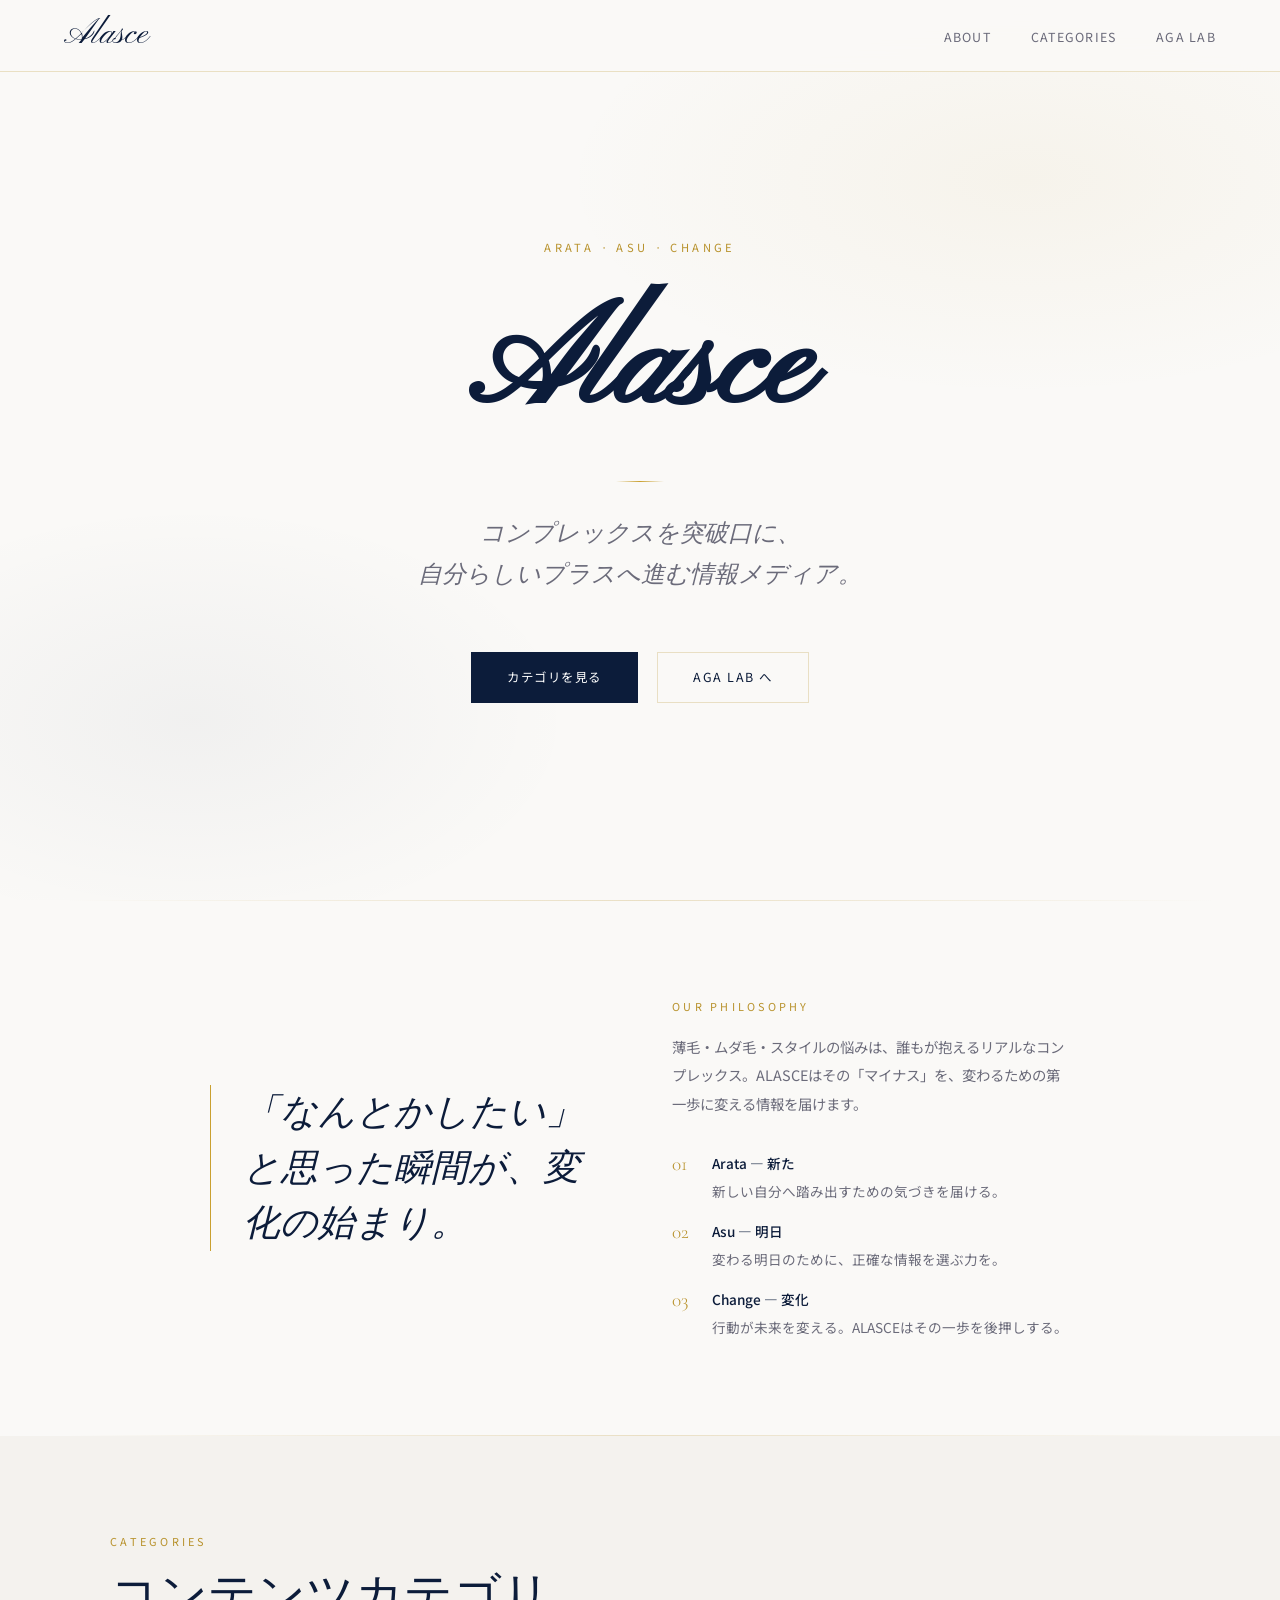
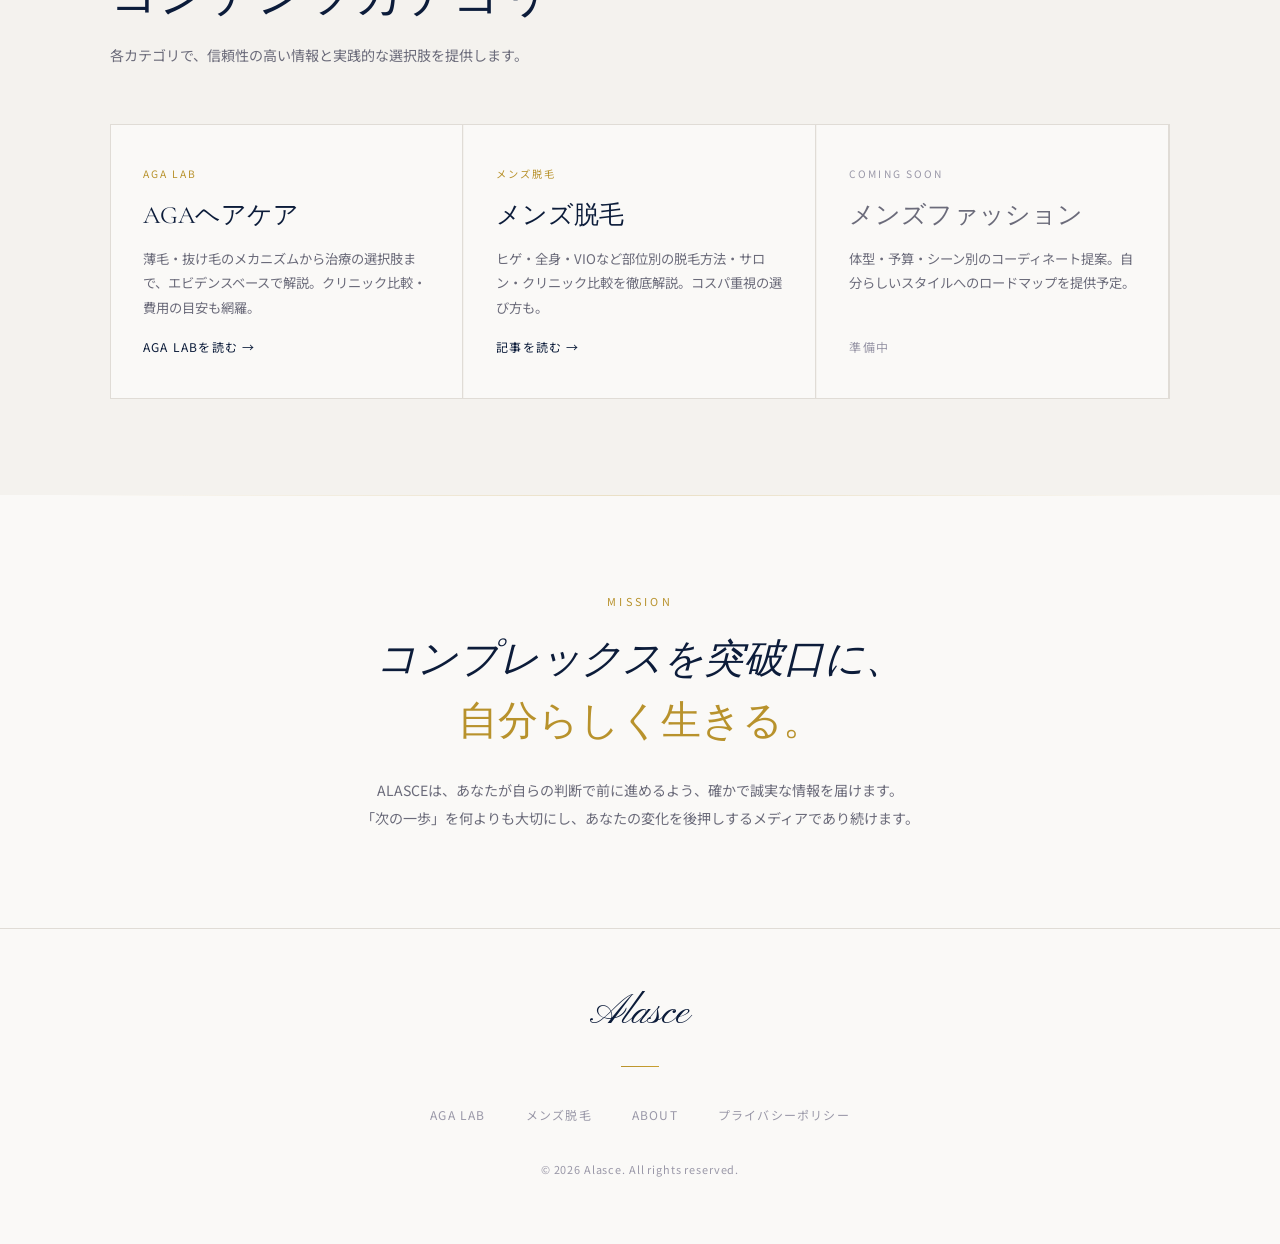
==== commit c54bda3b: "Add files via upload" ====
--- a/index.html
+++ b/index.html
@@ -3,94 +3,87 @@
 <head>
   <meta charset="UTF-8" />
   <meta name="viewport" content="width=device-width, initial-scale=1.0" />
-  <title>ALASCE — コンプレックスをチカラに変える情報メディア</title>
-  <meta name="description" content="ALASCEは、AGA・メンズ脱毛・ファッションなど、男性のコンプレックス改善をサポートする情報メディアです。マイナスからプラスへ。あなたの「新たな明日への変化」を後押しします。" />
+  <title>Alasce — コンプレックスをチカラに変える</title>
+  <meta name="description" content="ALASCEは、AGA・メンズ脱毛・ファッションなど、男性のコンプレックス改善をサポートする情報メディアです。" />
   <meta name="robots" content="index, follow" />
-
-  <!-- OGP -->
-  <meta property="og:title" content="ALASCE — コンプレックスをチカラに変える情報メディア" />
+  <meta property="og:title" content="Alasce — コンプレックスをチカラに変える" />
   <meta property="og:description" content="AGA・メンズ脱毛・ファッションなど、男性のコンプレックス改善をサポートする情報メディア。" />
   <meta property="og:type" content="website" />
   <meta property="og:url" content="https://alasce.com/" />
 
-  <!-- Google Fonts -->
   <link rel="preconnect" href="https://fonts.googleapis.com" />
   <link rel="preconnect" href="https://fonts.gstatic.com" crossorigin />
-  <link href="https://fonts.googleapis.com/css2?family=Outfit:wght@300;400;600;700;900&family=Noto+Serif+JP:wght@400;600;700&family=Noto+Sans+JP:wght@300;400;700&display=swap" rel="stylesheet" />
+  <link href="https://fonts.googleapis.com/css2?family=Pinyon+Script&family=Cormorant+Garamond:ital,wght@0,300;0,400;0,600;1,300;1,400&family=Noto+Sans+JP:wght@300;400;500&family=Noto+Serif+JP:wght@300;400;600&display=swap" rel="stylesheet" />
 
   <style>
-    /* ===== リセット & ベース ===== */
     *, *::before, *::after { box-sizing: border-box; margin: 0; padding: 0; }
 
     :root {
-      /* AGAサイトと共通のカラー基盤 */
-      --navy:       #0c1c3a;
-      --navy-lt:    #1c3564;
-      --navy-dark:  #07111f;
-      --gold:       #c9a030;
-      --gold-lt:    #ddb94a;
-      --gold-pale:  rgba(201,160,48,0.12);
-
-      /* ページ固有（ダーク背景） */
-      --bg:       #0a1220;
-      --bg-card:  #0f1c2e;
-      --bg-section: #0d1829;
-      --text:     #e4e8f0;
-      --muted:    #7a8ba0;
-      --border:   rgba(201,160,48,0.15);
-      --radius:   12px;
-    }
-
-    html { scroll-behavior: smooth; }
+      --bg:        #faf9f7;
+      --bg-warm:   #f4f2ee;
+      --navy:      #0c1c3a;
+      --navy-lt:   #2a4270;
+      --gold:      #b8922c;
+      --gold-lt:   #c9a030;
+      --text:      #1a1a2e;
+      --muted:     #6b6b7a;
+      --muted-lt:  #9a98a8;
+      --border:    #e0dcd6;
+      --border-gold: rgba(184,146,44,0.25);
+    }
+
+    html { scroll-behavior: smooth; font-size: 16px; }
 
     body {
       font-family: 'Noto Sans JP', sans-serif;
       background: var(--bg);
       color: var(--text);
-      line-height: 1.75;
+      line-height: 1.8;
       overflow-x: hidden;
-    }
+      -webkit-font-smoothing: antialiased;
+    }
+
+    img, svg { display: block; max-width: 100%; }
+    a { text-decoration: none; color: inherit; }
+    ul { list-style: none; }
 
     /* ===== ナビ ===== */
-    nav {
+    .site-nav {
       position: fixed;
       top: 0; left: 0; right: 0;
       z-index: 100;
-      padding: 0 5%;
-      height: 64px;
+      height: 72px;
       display: flex;
       align-items: center;
       justify-content: space-between;
-      background: rgba(7, 17, 31, 0.92);
-      backdrop-filter: blur(14px);
-      border-bottom: 1px solid var(--border);
-    }
-
-    .nav-logo {
-      font-family: 'Outfit', sans-serif;
-      font-weight: 900;
-      font-size: 1.45rem;
-      letter-spacing: 0.14em;
-      color: var(--gold);
-      text-decoration: none;
+      padding: 0 5%;
+      background: rgba(250, 249, 247, 0.92);
+      backdrop-filter: blur(16px);
+      border-bottom: 1px solid var(--border-gold);
+    }
+
+    .nav-sig {
+      font-family: 'Pinyon Script', cursive;
+      font-size: 2.2rem;
+      color: var(--navy);
+      line-height: 1;
+      transition: opacity 0.2s;
+    }
+    .nav-sig:hover { opacity: 0.7; }
+
+    .nav-menu {
+      display: flex;
+      gap: 2.5rem;
+    }
+    .nav-menu a {
+      font-size: 0.78rem;
+      font-weight: 400;
+      color: var(--muted);
+      letter-spacing: 0.1em;
+      text-transform: uppercase;
       transition: color 0.2s;
     }
-    .nav-logo:hover { color: var(--gold-lt); }
-
-    .nav-links {
-      display: flex;
-      gap: 2rem;
-      list-style: none;
-    }
-
-    .nav-links a {
-      color: var(--muted);
-      text-decoration: none;
-      font-size: 0.85rem;
-      font-weight: 400;
-      transition: color 0.25s;
-    }
-    .nav-links a:hover { color: var(--gold); }
+    .nav-menu a:hover { color: var(--navy); }
 
     /* ===== ヒーロー ===== */
     .hero {
@@ -100,446 +93,368 @@
       align-items: center;
       justify-content: center;
       text-align: center;
-      padding: 80px 5% 60px;
+      padding: 120px 5% 80px;
       position: relative;
-      overflow: hidden;
-    }
-
-    /* 背景装飾オーブ */
+    }
+
     .hero::before {
       content: '';
       position: absolute;
-      width: 600px; height: 600px;
-      border-radius: 50%;
-      background: radial-gradient(circle, rgba(201,160,48,0.10) 0%, transparent 68%);
-      top: -80px; right: -160px;
+      inset: 0;
+      background:
+        radial-gradient(ellipse 60% 40% at 80% 20%, rgba(184,146,44,0.06) 0%, transparent 60%),
+        radial-gradient(ellipse 50% 40% at 15% 80%, rgba(12,28,58,0.04) 0%, transparent 60%);
       pointer-events: none;
     }
-    .hero::after {
-      content: '';
-      position: absolute;
-      width: 400px; height: 400px;
-      border-radius: 50%;
-      background: radial-gradient(circle, rgba(28,53,100,0.35) 0%, transparent 70%);
-      bottom: -60px; left: -100px;
-      pointer-events: none;
-    }
 
     .hero-eyebrow {
-      font-family: 'Outfit', sans-serif;
-      font-size: 0.75rem;
-      font-weight: 600;
-      letter-spacing: 0.28em;
+      font-size: 0.7rem;
+      letter-spacing: 0.3em;
+      text-transform: uppercase;
       color: var(--gold);
-      text-transform: uppercase;
-      margin-bottom: 1.5rem;
+      margin-bottom: 2.5rem;
       opacity: 0;
-      animation: fadeUp 0.8s 0.2s ease forwards;
-    }
-
-    .hero-title {
-      font-family: 'Outfit', sans-serif;
-      font-size: clamp(3.5rem, 12vw, 7.5rem);
-      font-weight: 900;
-      letter-spacing: 0.1em;
+      animation: fadeUp 1s 0.2s ease forwards;
+    }
+
+    .hero-sig {
+      font-family: 'Pinyon Script', cursive;
+      font-size: clamp(4.5rem, 14vw, 9rem);
+      color: var(--navy);
       line-height: 1;
-      margin-bottom: 1rem;
-      color: #fff;
+      margin-bottom: 2.5rem;
       opacity: 0;
-      animation: fadeUp 0.8s 0.4s ease forwards;
-    }
-    /* ALASCEのEのみゴールドに */
-    .hero-title .accent { color: var(--gold); }
+      animation: fadeUp 1s 0.45s ease forwards;
+    }
+
+    .hero-divider {
+      width: 48px;
+      height: 1px;
+      background: linear-gradient(90deg, transparent, var(--gold-lt), transparent);
+      margin: 0 auto 2rem;
+      opacity: 0;
+      animation: fadeUp 1s 0.65s ease forwards;
+    }
 
     .hero-tagline {
-      font-family: 'Noto Sans JP', sans-serif;
-      font-size: clamp(0.88rem, 2.4vw, 1.05rem);
+      font-family: 'Cormorant Garamond', serif;
+      font-size: clamp(1.1rem, 2.8vw, 1.5rem);
+      font-weight: 300;
+      font-style: italic;
       color: var(--muted);
-      max-width: 480px;
-      margin: 0 auto 0.8rem;
+      max-width: 520px;
+      line-height: 1.7;
+      margin-bottom: 3.5rem;
       opacity: 0;
-      animation: fadeUp 0.8s 0.6s ease forwards;
-    }
-
-    .hero-concept {
-      display: inline-flex;
-      gap: 0.6rem;
-      align-items: center;
-      font-family: 'Outfit', sans-serif;
-      font-size: 0.78rem;
-      color: rgba(255,255,255,0.28);
-      margin-bottom: 2.8rem;
-      letter-spacing: 0.06em;
-      opacity: 0;
-      animation: fadeUp 0.8s 0.75s ease forwards;
-    }
-    .hero-concept span { color: rgba(201,160,48,0.7); }
-
-    .hero-cta-group {
-      display: flex;
-      gap: 1rem;
+      animation: fadeUp 1s 0.8s ease forwards;
+    }
+
+    .hero-ctas {
+      display: flex;
+      gap: 1.2rem;
       flex-wrap: wrap;
       justify-content: center;
       opacity: 0;
-      animation: fadeUp 0.8s 0.9s ease forwards;
+      animation: fadeUp 1s 1s ease forwards;
     }
 
     .btn {
       display: inline-flex;
       align-items: center;
       gap: 0.5rem;
-      padding: 0.8rem 1.9rem;
-      border-radius: 6px;
-      font-size: 0.88rem;
-      font-weight: 600;
-      text-decoration: none;
-      transition: transform 0.2s, box-shadow 0.2s, background 0.2s;
+      padding: 0.85rem 2.2rem;
+      font-size: 0.78rem;
+      font-weight: 400;
+      letter-spacing: 0.12em;
+      text-transform: uppercase;
+      transition: all 0.25s;
       cursor: pointer;
       font-family: 'Noto Sans JP', sans-serif;
     }
-    .btn:hover { transform: translateY(-2px); }
 
     .btn-primary {
-      background: var(--gold);
-      color: var(--navy);
-      box-shadow: 0 4px 20px rgba(201,160,48,0.35);
+      background: var(--navy);
+      color: #fff;
+      border: 1px solid var(--navy);
     }
     .btn-primary:hover {
-      background: var(--gold-lt);
-      box-shadow: 0 8px 28px rgba(201,160,48,0.45);
-    }
-
-    .btn-ghost {
-      border: 1px solid rgba(201,160,48,0.35);
+      background: var(--navy-lt);
+      border-color: var(--navy-lt);
+      transform: translateY(-1px);
+      box-shadow: 0 8px 24px rgba(12,28,58,0.18);
+    }
+
+    .btn-outline {
+      background: transparent;
+      color: var(--navy);
+      border: 1px solid var(--border-gold);
+    }
+    .btn-outline:hover {
+      border-color: var(--gold-lt);
+      color: var(--gold);
+      transform: translateY(-1px);
+    }
+
+    /* ===== セクション共通 ===== */
+    section { padding: 96px 5%; }
+
+    .section-eyebrow {
+      font-size: 0.68rem;
+      letter-spacing: 0.3em;
+      text-transform: uppercase;
+      color: var(--gold);
+      margin-bottom: 1rem;
+    }
+
+    .section-title {
+      font-family: 'Cormorant Garamond', serif;
+      font-size: clamp(2rem, 4.5vw, 3rem);
+      font-weight: 300;
+      color: var(--navy);
+      line-height: 1.2;
+      margin-bottom: 1rem;
+    }
+
+    .section-sub {
+      font-size: 0.88rem;
       color: var(--muted);
-      background: transparent;
-    }
-    .btn-ghost:hover {
-      border-color: var(--gold);
-      color: var(--gold);
-    }
-
-    /* ===== 区切りライン ===== */
-    .divider {
+      max-width: 520px;
+      line-height: 1.9;
+    }
+
+    /* ===== ゴールドライン区切り ===== */
+    .gold-line {
       height: 1px;
-      background: linear-gradient(90deg, transparent, var(--border), transparent);
-      margin: 0;
-    }
-
-    /* ===== ブランド名解説バー ===== */
-    .brand-bar {
-      padding: 3rem 5%;
-      background: var(--bg-section);
-    }
-
-    .brand-bar-inner {
+      background: linear-gradient(90deg, transparent, var(--border-gold), transparent);
+      margin: 0 5%;
+    }
+
+    /* ===== About（コンセプト）===== */
+    .about-inner {
       max-width: 860px;
       margin: 0 auto;
-      display: flex;
-      gap: 0;
-      justify-content: center;
-      align-items: stretch;
-    }
-
-    .brand-part {
-      flex: 1;
-      text-align: center;
-      padding: 1.5rem 1rem;
-      position: relative;
-    }
-    .brand-part:not(:last-child)::after {
-      content: '+';
-      position: absolute;
-      right: -0.1rem;
-      top: 50%;
-      transform: translateY(-50%);
-      color: rgba(201,160,48,0.2);
-      font-size: 1.3rem;
-      font-family: 'Outfit', sans-serif;
-    }
-
-    .brand-part-en {
-      font-family: 'Outfit', sans-serif;
-      font-weight: 700;
-      font-size: 1.55rem;
+      display: grid;
+      grid-template-columns: 1fr 1fr;
+      gap: 64px;
+      align-items: center;
+    }
+
+    .about-quote {
+      font-family: 'Cormorant Garamond', serif;
+      font-size: clamp(1.6rem, 3.5vw, 2.3rem);
+      font-weight: 300;
+      font-style: italic;
+      color: var(--navy);
+      line-height: 1.5;
+      border-left: 1px solid var(--gold-lt);
+      padding-left: 2rem;
+    }
+
+    .about-body {
+      font-size: 0.9rem;
+      color: var(--muted);
+      line-height: 2;
+    }
+
+    .about-steps {
+      margin-top: 2rem;
+      display: flex;
+      flex-direction: column;
+      gap: 1rem;
+    }
+
+    .about-step {
+      display: flex;
+      gap: 1rem;
+      align-items: flex-start;
+    }
+
+    .step-num {
+      font-family: 'Cormorant Garamond', serif;
+      font-size: 1.2rem;
+      font-weight: 300;
       color: var(--gold);
-      margin-bottom: 0.3rem;
-      letter-spacing: 0.04em;
-    }
-    .brand-part-jp {
-      font-size: 0.75rem;
+      min-width: 1.5rem;
+      line-height: 1.4;
+    }
+
+    .step-text {
+      font-size: 0.85rem;
       color: var(--muted);
-      letter-spacing: 0.05em;
-    }
-
-    /* ===== セクション共通 ===== */
-    section { padding: 80px 5%; }
-
-    .section-label {
-      font-family: 'Outfit', sans-serif;
-      font-size: 0.7rem;
-      font-weight: 600;
-      letter-spacing: 0.28em;
-      text-transform: uppercase;
-      color: var(--gold);
-      margin-bottom: 0.75rem;
-    }
-
-    .section-title {
-      font-family: 'Noto Serif JP', serif;
-      font-size: clamp(1.5rem, 4vw, 2.2rem);
-      font-weight: 600;
-      margin-bottom: 1rem;
-      line-height: 1.3;
-      color: #fff;
-    }
-
-    .section-desc {
-      color: var(--muted);
-      font-size: 0.92rem;
-      max-width: 540px;
-      margin-bottom: 3rem;
-      line-height: 1.9;
-    }
-
-    /* ===== コンセプト フロー ===== */
-    .concept-flow {
-      display: flex;
-      align-items: center;
-      justify-content: center;
-      gap: 1.5rem;
-      flex-wrap: wrap;
-      margin-top: 2.5rem;
-    }
-
-    .concept-node {
-      text-align: center;
-    }
-
-    /* SVGアイコン円 */
-    .concept-icon {
-      width: 68px; height: 68px;
-      border-radius: 50%;
-      border: 1px solid;
-      display: flex;
-      align-items: center;
-      justify-content: center;
-      margin: 0 auto 0.7rem;
-    }
-    .concept-icon.state-minus {
-      border-color: rgba(180,60,60,0.4);
-      background: rgba(180,60,60,0.08);
-    }
-    .concept-icon.state-info {
-      border-color: rgba(201,160,48,0.4);
-      background: rgba(201,160,48,0.08);
-    }
-    .concept-icon.state-act {
-      border-color: rgba(28,53,100,0.8);
-      background: rgba(28,53,100,0.3);
-    }
-    .concept-icon.state-plus {
-      border-color: rgba(201,160,48,0.6);
-      background: rgba(201,160,48,0.12);
-    }
-
-    .concept-label {
-      font-size: 0.78rem;
-      color: var(--muted);
-      letter-spacing: 0.03em;
-    }
-
-    .concept-arrow {
-      color: rgba(201,160,48,0.4);
-      display: flex;
-      align-items: center;
-    }
-
-    /* ===== カテゴリカード ===== */
+      line-height: 1.8;
+    }
+
+    .step-text strong {
+      display: block;
+      color: var(--navy);
+      font-weight: 500;
+      margin-bottom: 0.2rem;
+    }
+
+    /* ===== カテゴリ ===== */
+    .categories-bg {
+      background: var(--bg-warm);
+    }
+
+    .categories-header {
+      max-width: 1060px;
+      margin: 0 auto 3.5rem;
+    }
+
     .cards-grid {
       display: grid;
-      grid-template-columns: repeat(auto-fit, minmax(288px, 1fr));
-      gap: 1.2rem;
-      max-width: 1080px;
+      grid-template-columns: repeat(auto-fit, minmax(300px, 1fr));
+      gap: 1.5px;
+      max-width: 1060px;
       margin: 0 auto;
-    }
-
-    .card {
-      background: var(--bg-card);
       border: 1px solid var(--border);
-      border-radius: var(--radius);
-      padding: 2rem;
-      text-decoration: none;
-      color: inherit;
-      transition: transform 0.25s, border-color 0.25s, box-shadow 0.25s;
+    }
+
+    .cat-card {
+      background: var(--bg);
+      padding: 2.5rem 2rem;
       display: flex;
       flex-direction: column;
-      gap: 0.75rem;
+      gap: 1rem;
+      border-right: 1px solid var(--border);
+      transition: background 0.25s;
       position: relative;
       overflow: hidden;
     }
-    .card:hover { transform: translateY(-4px); box-shadow: 0 14px 40px rgba(0,0,0,0.5); }
-    .card.aga:hover  { border-color: rgba(201,160,48,0.5); }
-    .card.hair:hover { border-color: rgba(28,53,100,0.9); }
-    .card.fashion:hover { border-color: rgba(201,160,48,0.35); }
-
-    /* カード上部ゴールドライン */
-    .card::before {
+
+    .cat-card::before {
       content: '';
       position: absolute;
       top: 0; left: 0; right: 0;
-      height: 2px;
-      border-radius: var(--radius) var(--radius) 0 0;
+      height: 1px;
+      background: linear-gradient(90deg, transparent, var(--gold-lt), transparent);
       transform: scaleX(0);
-      transition: transform 0.3s ease;
-    }
-    .card.aga::before  { background: linear-gradient(90deg, var(--gold), var(--gold-lt)); }
-    .card.hair::before { background: linear-gradient(90deg, var(--navy-lt), #4a6fa5); }
-    .card.fashion::before { background: linear-gradient(90deg, var(--gold), #e8d080); }
-    .card:hover::before { transform: scaleX(1); }
-
-    .card-badge {
-      font-family: 'Outfit', sans-serif;
-      font-size: 0.66rem;
-      font-weight: 700;
-      letter-spacing: 0.18em;
+      transition: transform 0.4s ease;
+    }
+
+    .cat-card:hover { background: #fff; }
+    .cat-card:hover::before { transform: scaleX(1); }
+    .cat-card.soon { opacity: 0.5; pointer-events: none; }
+
+    .cat-badge {
+      font-size: 0.64rem;
+      letter-spacing: 0.2em;
       text-transform: uppercase;
-      padding: 0.28rem 0.75rem;
-      border-radius: 4px;
-      display: inline-block;
-      width: fit-content;
-    }
-    .badge-aga     { background: rgba(201,160,48,0.15); color: var(--gold); }
-    .badge-hair    { background: rgba(28,53,100,0.5);   color: #8ab0d8; }
-    .badge-fashion { background: rgba(201,160,48,0.10); color: rgba(201,160,48,0.8); }
-    .badge-soon    { background: rgba(255,255,255,0.06); color: var(--muted); }
-
-    .card-title {
-      font-family: 'Noto Serif JP', serif;
-      font-size: 1.25rem;
-      font-weight: 600;
-      color: #fff;
-    }
-
-    .card-desc {
-      font-size: 0.84rem;
+      color: var(--gold);
+      font-weight: 400;
+    }
+
+    .cat-title {
+      font-family: 'Cormorant Garamond', serif;
+      font-size: 1.55rem;
+      font-weight: 400;
+      color: var(--navy);
+      line-height: 1.25;
+    }
+
+    .cat-desc {
+      font-size: 0.83rem;
       color: var(--muted);
-      line-height: 1.75;
+      line-height: 1.85;
       flex: 1;
     }
 
-    .card-link {
-      font-size: 0.8rem;
-      font-weight: 600;
-      color: var(--gold);
-      display: flex;
+    .cat-link {
+      font-size: 0.75rem;
+      letter-spacing: 0.1em;
+      text-transform: uppercase;
+      color: var(--navy);
+      display: inline-flex;
       align-items: center;
-      gap: 0.4rem;
-      margin-top: 0.5rem;
-    }
-    .card.hair .card-link  { color: #8ab0d8; }
-    .card.fashion .card-link { color: rgba(201,160,48,0.7); }
-
-    /* カードSVGアイコン */
-    .card-svg-icon {
-      width: 36px; height: 36px;
-      margin-bottom: 0.25rem;
-      opacity: 0.75;
-    }
-
-    .card.soon {
-      opacity: 0.55;
-      cursor: default;
-    }
-    .card.soon:hover { transform: none; box-shadow: none; }
-    .card.soon::before { display: none; }
+      gap: 0.5rem;
+      transition: color 0.2s, gap 0.2s;
+    }
+    .cat-card:hover .cat-link { color: var(--gold); gap: 0.75rem; }
 
     /* ===== ミッション ===== */
-    .mission {
-      background: var(--bg-section);
+    .mission-inner {
+      max-width: 680px;
+      margin: 0 auto;
       text-align: center;
-      border-top: 1px solid var(--border);
-      border-bottom: 1px solid var(--border);
     }
 
     .mission-quote {
-      font-family: 'Noto Serif JP', serif;
-      font-size: clamp(1.3rem, 3.5vw, 2rem);
-      font-weight: 600;
-      max-width: 660px;
-      margin: 0 auto 1.5rem;
+      font-family: 'Cormorant Garamond', serif;
+      font-size: clamp(1.7rem, 4vw, 2.5rem);
+      font-weight: 300;
+      font-style: italic;
+      color: var(--navy);
       line-height: 1.55;
-      color: #fff;
-    }
+      margin-bottom: 1.5rem;
+    }
+
     .mission-quote em {
       font-style: normal;
       color: var(--gold);
     }
 
     .mission-body {
+      font-size: 0.88rem;
       color: var(--muted);
-      font-size: 0.88rem;
-      max-width: 520px;
-      margin: 0 auto;
-      line-height: 1.95;
+      line-height: 2;
     }
 
     /* ===== フッター ===== */
     footer {
-      padding: 3rem 5%;
+      padding: 4rem 5%;
       border-top: 1px solid var(--border);
       display: flex;
       flex-direction: column;
       align-items: center;
-      gap: 1.5rem;
+      gap: 2rem;
       text-align: center;
-    }
-
-    .footer-logo {
-      font-family: 'Outfit', sans-serif;
-      font-weight: 900;
-      font-size: 1.7rem;
-      letter-spacing: 0.12em;
-      color: var(--gold);
-    }
-
-    .footer-separator {
-      width: 36px;
-      height: 1.5px;
+      background: var(--bg);
+    }
+
+    .footer-sig {
+      font-family: 'Pinyon Script', cursive;
+      font-size: 2.6rem;
+      color: var(--navy);
+      line-height: 1;
+    }
+
+    .footer-gold-line {
+      width: 38px;
+      height: 1px;
       background: linear-gradient(90deg, var(--gold), var(--gold-lt));
-      border-radius: 2px;
     }
 
     .footer-links {
       display: flex;
-      gap: 2rem;
-      list-style: none;
+      gap: 2.5rem;
       flex-wrap: wrap;
       justify-content: center;
     }
     .footer-links a {
-      color: var(--muted);
-      text-decoration: none;
-      font-size: 0.8rem;
+      color: var(--muted-lt);
+      font-size: 0.75rem;
+      letter-spacing: 0.1em;
+      text-transform: uppercase;
       transition: color 0.2s;
     }
-    .footer-links a:hover { color: var(--gold); }
+    .footer-links a:hover { color: var(--navy); }
 
     .footer-copy {
-      font-size: 0.72rem;
-      color: rgba(255,255,255,0.18);
-    }
-
-    /* ===== アニメーション ===== */
+      font-size: 0.68rem;
+      color: var(--muted-lt);
+      letter-spacing: 0.08em;
+    }
+
+    /* ===== アニメ ===== */
     @keyframes fadeUp {
-      from { opacity: 0; transform: translateY(20px); }
+      from { opacity: 0; transform: translateY(18px); }
       to   { opacity: 1; transform: translateY(0); }
     }
 
     .reveal {
       opacity: 0;
-      transform: translateY(22px);
-      transition: opacity 0.7s ease, transform 0.7s ease;
+      transform: translateY(16px);
+      transition: opacity 0.75s ease, transform 0.75s ease;
     }
     .reveal.visible {
       opacity: 1;
@@ -547,217 +462,155 @@
     }
 
     /* ===== レスポンシブ ===== */
-    @media (max-width: 640px) {
-      .nav-links { display: none; }
-      .brand-bar-inner { flex-direction: column; gap: 0.5rem; }
-      .brand-part::after { display: none; }
-      .concept-flow { gap: 0.8rem; }
-      .concept-arrow svg { width: 16px; }
+    @media (max-width: 700px) {
+      .nav-menu { display: none; }
+      .about-inner { grid-template-columns: 1fr; gap: 2.5rem; }
+      .cards-grid { grid-template-columns: 1fr; border: none; gap: 1px; }
+      .cat-card { border-right: none; border-bottom: 1px solid var(--border); }
     }
   </style>
 </head>
 <body>
 
   <!-- ナビゲーション -->
-  <nav>
-    <a href="/" class="nav-logo">ALASCE</a>
-    <ul class="nav-links">
+  <nav class="site-nav">
+    <a href="/" class="nav-sig">Alasce</a>
+    <ul class="nav-menu">
       <li><a href="#about">About</a></li>
-      <li><a href="#categories">カテゴリ</a></li>
-      <li><a href="https://alasce.com/aga-lab/" id="nav-aga">AGA Lab</a></li>
+      <li><a href="#categories">Categories</a></li>
+      <li><a href="https://alasce.com/aga-lab/">AGA Lab</a></li>
     </ul>
   </nav>
 
   <!-- ヒーロー -->
   <section class="hero">
     <p class="hero-eyebrow">Arata · Asu · Change</p>
-    <h1 class="hero-title">ALASC<span class="accent">E</span></h1>
-    <p class="hero-tagline">コンプレックスを突破口に。<br>自分らしい「プラス」へ進むための情報メディア。</p>
-    <p class="hero-concept">
-      <span>新た</span> &nbsp;×&nbsp; <span>明日</span> &nbsp;×&nbsp; <span>Change</span>
+    <h1 class="hero-sig">Alasce</h1>
+    <div class="hero-divider"></div>
+    <p class="hero-tagline">
+      コンプレックスを突破口に、<br>自分らしいプラスへ進む情報メディア。
     </p>
-    <div class="hero-cta-group">
+    <div class="hero-ctas">
       <a href="#categories" class="btn btn-primary">カテゴリを見る</a>
-      <a href="https://alasce.com/aga-lab/" class="btn btn-ghost">AGA Lab へ</a>
+      <a href="https://alasce.com/aga-lab/" class="btn btn-outline">AGA Lab へ</a>
     </div>
   </section>
 
-  <div class="divider"></div>
-
-  <!-- ブランド名解説 -->
-  <div class="brand-bar" id="about">
-    <div class="brand-bar-inner">
-      <div class="brand-part">
-        <div class="brand-part-en">Arata</div>
-        <div class="brand-part-jp">新た — 新しい自分へ</div>
+  <div class="gold-line"></div>
+
+  <!-- コンセプト -->
+  <section id="about">
+    <div class="about-inner">
+      <div class="reveal">
+        <blockquote class="about-quote">
+          「なんとかしたい」と思った瞬間が、変化の始まり。
+        </blockquote>
       </div>
-      <div class="brand-part">
-        <div class="brand-part-en">Asu</div>
-        <div class="brand-part-jp">明日 — 変わる明日へ</div>
-      </div>
-      <div class="brand-part">
-        <div class="brand-part-en">Change</div>
-        <div class="brand-part-jp">変化 — 行動が未来を変える</div>
+      <div class="reveal">
+        <p class="section-eyebrow">Our Philosophy</p>
+        <p class="about-body">
+          薄毛・ムダ毛・スタイルの悩みは、誰もが抱えるリアルなコンプレックス。ALASCEはその「マイナス」を、変わるための第一歩に変える情報を届けます。
+        </p>
+        <div class="about-steps">
+          <div class="about-step">
+            <span class="step-num">01</span>
+            <div class="step-text">
+              <strong>Arata — 新た</strong>
+              新しい自分へ踏み出すための気づきを届ける。
+            </div>
+          </div>
+          <div class="about-step">
+            <span class="step-num">02</span>
+            <div class="step-text">
+              <strong>Asu — 明日</strong>
+              変わる明日のために、正確な情報を選ぶ力を。
+            </div>
+          </div>
+          <div class="about-step">
+            <span class="step-num">03</span>
+            <div class="step-text">
+              <strong>Change — 変化</strong>
+              行動が未来を変える。ALASCEはその一歩を後押しする。
+            </div>
+          </div>
+        </div>
       </div>
     </div>
-  </div>
-
-  <div class="divider"></div>
-
-  <!-- コンセプト -->
-  <section>
-    <p class="section-label reveal">Our Philosophy</p>
-    <h2 class="section-title reveal">マイナスからプラスへ</h2>
-    <p class="section-desc reveal">薄毛・ムダ毛・スタイルの悩みは、誰もが抱えるリアルなコンプレックス。<br>ALASCEはその「マイナス」を、変わるための第一歩に変える情報を届けます。</p>
-    <div class="concept-flow reveal">
-
-      <!-- コンプレックス -->
-      <div class="concept-node">
-        <div class="concept-icon state-minus">
-          <svg width="28" height="28" viewBox="0 0 28 28" fill="none">
-            <circle cx="14" cy="14" r="10" stroke="#c05050" stroke-width="1.5"/>
-            <path d="M10 18c1-2 7-2 8 0" stroke="#c05050" stroke-width="1.5" stroke-linecap="round"/>
-            <circle cx="10.5" cy="12" r="1.2" fill="#c05050"/>
-            <circle cx="17.5" cy="12" r="1.2" fill="#c05050"/>
-          </svg>
-        </div>
-        <div class="concept-label">コンプレックス</div>
-      </div>
-
-      <div class="concept-arrow">
-        <svg width="20" height="20" viewBox="0 0 20 20" fill="none">
-          <path d="M4 10h12M12 6l4 4-4 4" stroke="rgba(201,160,48,0.45)" stroke-width="1.5" stroke-linecap="round" stroke-linejoin="round"/>
-        </svg>
-      </div>
-
-      <!-- 正しい情報 -->
-      <div class="concept-node">
-        <div class="concept-icon state-info">
-          <svg width="28" height="28" viewBox="0 0 28 28" fill="none">
-            <rect x="6" y="5" width="16" height="18" rx="2" stroke="#c9a030" stroke-width="1.5"/>
-            <path d="M10 10h8M10 14h8M10 18h5" stroke="#c9a030" stroke-width="1.5" stroke-linecap="round"/>
-          </svg>
-        </div>
-        <div class="concept-label">正しい情報</div>
-      </div>
-
-      <div class="concept-arrow">
-        <svg width="20" height="20" viewBox="0 0 20 20" fill="none">
-          <path d="M4 10h12M12 6l4 4-4 4" stroke="rgba(201,160,48,0.45)" stroke-width="1.5" stroke-linecap="round" stroke-linejoin="round"/>
-        </svg>
-      </div>
-
-      <!-- 行動 -->
-      <div class="concept-node">
-        <div class="concept-icon state-act">
-          <svg width="28" height="28" viewBox="0 0 28 28" fill="none">
-            <path d="M8 20l4-14 3 8 3-5 2 4" stroke="#4a6fa5" stroke-width="1.8" stroke-linecap="round" stroke-linejoin="round"/>
-          </svg>
-        </div>
-        <div class="concept-label">行動</div>
-      </div>
-
-      <div class="concept-arrow">
-        <svg width="20" height="20" viewBox="0 0 20 20" fill="none">
-          <path d="M4 10h12M12 6l4 4-4 4" stroke="rgba(201,160,48,0.45)" stroke-width="1.5" stroke-linecap="round" stroke-linejoin="round"/>
-        </svg>
-      </div>
-
-      <!-- プラス -->
-      <div class="concept-node">
-        <div class="concept-icon state-plus">
-          <svg width="28" height="28" viewBox="0 0 28 28" fill="none">
-            <circle cx="14" cy="14" r="10" stroke="#c9a030" stroke-width="1.5"/>
-            <path d="M10 15c1 2 7 2 8 0" stroke="#c9a030" stroke-width="1.5" stroke-linecap="round"/>
-            <circle cx="10.5" cy="11.5" r="1.2" fill="#c9a030"/>
-            <circle cx="17.5" cy="11.5" r="1.2" fill="#c9a030"/>
-          </svg>
-        </div>
-        <div class="concept-label">自信・プラスへ</div>
+  </section>
+
+  <div class="gold-line"></div>
+
+  <!-- カテゴリ -->
+  <section id="categories" class="categories-bg">
+    <div class="categories-header reveal">
+      <p class="section-eyebrow">Categories</p>
+      <h2 class="section-title">コンテンツカテゴリ</h2>
+      <p class="section-sub">各カテゴリで、信頼性の高い情報と実践的な選択肢を提供します。</p>
+    </div>
+
+    <div class="cards-grid">
+
+      <!-- AGA Lab -->
+      <a href="https://alasce.com/aga-lab/" class="cat-card reveal">
+        <span class="cat-badge">AGA Lab</span>
+        <h3 class="cat-title">AGAヘアケア</h3>
+        <p class="cat-desc">薄毛・抜け毛のメカニズムから治療の選択肢まで、エビデンスベースで解説。クリニック比較・費用の目安も網羅。</p>
+        <span class="cat-link">AGA Labを読む →</span>
+      </a>
+
+      <!-- メンズ脱毛 -->
+      <a href="https://alasce.com/mens-hair-removal/" class="cat-card reveal">
+        <span class="cat-badge">メンズ脱毛</span>
+        <h3 class="cat-title">メンズ脱毛</h3>
+        <p class="cat-desc">ヒゲ・全身・VIOなど部位別の脱毛方法・サロン・クリニック比較を徹底解説。コスパ重視の選び方も。</p>
+        <span class="cat-link">記事を読む →</span>
+      </a>
+
+      <!-- ファッション Coming Soon -->
+      <div class="cat-card soon reveal">
+        <span class="cat-badge" style="color:var(--muted-lt)">Coming Soon</span>
+        <h3 class="cat-title" style="color:var(--muted)">メンズファッション</h3>
+        <p class="cat-desc">体型・予算・シーン別のコーディネート提案。自分らしいスタイルへのロードマップを提供予定。</p>
+        <span class="cat-link" style="color:var(--muted-lt)">準備中</span>
       </div>
 
     </div>
   </section>
 
-  <div class="divider"></div>
-
-  <!-- カテゴリ -->
-  <section id="categories">
-    <p class="section-label">Categories</p>
-    <h2 class="section-title">コンテンツカテゴリ</h2>
-    <p class="section-desc">各カテゴリで、信頼性の高い情報と実践的な選択肢を提供します。</p>
-
-    <div class="cards-grid">
-
-      <!-- AGA Lab -->
-      <a href="https://alasce.com/aga-lab/" class="card aga reveal" id="card-aga">
-        <svg class="card-svg-icon" viewBox="0 0 36 36" fill="none">
-          <circle cx="18" cy="18" r="16" stroke="#c9a030" stroke-width="1.5"/>
-          <path d="M18 10v8l5 3" stroke="#c9a030" stroke-width="2" stroke-linecap="round"/>
-          <path d="M10 26c2-3 4-4 8-4s6 1 8 4" stroke="#c9a030" stroke-width="1.5" stroke-linecap="round"/>
-        </svg>
-        <span class="card-badge badge-aga">AGA Lab</span>
-        <h3 class="card-title">AGAヘアケア</h3>
-        <p class="card-desc">薄毛・抜け毛のメカニズムから治療の選択肢まで、エビデンスベースで解説。クリニック比較・費用の目安も網羅。</p>
-        <span class="card-link">AGA Labを読む →</span>
-      </a>
-
-      <!-- メンズ脱毛 -->
-      <a href="https://alasce.com/mens-hair-removal/" class="card hair reveal" id="card-hair">
-        <svg class="card-svg-icon" viewBox="0 0 36 36" fill="none">
-          <path d="M18 6v24M10 10l16 0M12 18h12M14 26h8" stroke="#4a6fa5" stroke-width="1.8" stroke-linecap="round"/>
-        </svg>
-        <span class="card-badge badge-hair">メンズ脱毛</span>
-        <h3 class="card-title">メンズ脱毛</h3>
-        <p class="card-desc">ヒゲ・全身・VIOなど部位別の脱毛方法・サロン・クリニック比較を徹底解説。コスパ重視の選び方も。</p>
-        <span class="card-link">記事を読む →</span>
-      </a>
-
-      <!-- ファッション Coming Soon -->
-      <div class="card fashion soon reveal" id="card-fashion" aria-label="ファッション（準備中）">
-        <svg class="card-svg-icon" viewBox="0 0 36 36" fill="none">
-          <path d="M13 6l-4 6h4v18h10V12h4L23 6c-1 2-3 3-5 3s-4-1-5-3z" stroke="rgba(201,160,48,0.5)" stroke-width="1.5" stroke-linejoin="round"/>
-        </svg>
-        <span class="card-badge badge-soon">Coming Soon</span>
-        <h3 class="card-title">メンズファッション</h3>
-        <p class="card-desc">体型・予算・シーン別のコーディネート提案。自分らしいスタイルへのロードマップを提供予定。</p>
-        <span class="card-link" style="color:var(--muted)">準備中</span>
-      </div>
-
+  <div class="gold-line"></div>
+
+  <!-- ミッション -->
+  <section>
+    <div class="mission-inner reveal">
+      <p class="section-eyebrow" style="text-align:center">Mission</p>
+      <p class="mission-quote">
+        コンプレックスを突破口に、<br>
+        <em>自分らしく生きる。</em>
+      </p>
+      <p class="mission-body">
+        ALASCEは、あなたが自らの判断で前に進めるよう、確かで誠実な情報を届けます。<br>
+        「次の一歩」を何よりも大切にし、あなたの変化を後押しするメディアであり続けます。
+      </p>
     </div>
   </section>
 
-  <!-- ミッション -->
-  <section class="mission reveal">
-    <p class="section-label">Mission</p>
-    <h2 class="mission-quote">
-      「なんとかしたい」と思った瞬間が、<br>
-      <em>変化の始まり。</em>
-    </h2>
-    <p class="mission-body">
-      ALASCEは、情報の非対称性をなくすことで、あなたが自分自身の判断で前に進めるよう、正確で誠実な情報を届けます。<br>
-      商業主義より、あなたの「次の一歩」を優先します。
-    </p>
-  </section>
-
   <!-- フッター -->
   <footer>
-    <div class="footer-logo">ALASCE</div>
-    <div class="footer-separator"></div>
+    <div class="footer-sig">Alasce</div>
+    <div class="footer-gold-line"></div>
     <ul class="footer-links">
       <li><a href="https://alasce.com/aga-lab/">AGA Lab</a></li>
       <li><a href="https://alasce.com/mens-hair-removal/">メンズ脱毛</a></li>
       <li><a href="#about">About</a></li>
-      <li><a href="#" id="footer-privacy">プライバシーポリシー</a></li>
+      <li><a href="#">プライバシーポリシー</a></li>
     </ul>
-    <p class="footer-copy">&copy; 2026 ALASCE. All rights reserved.</p>
+    <p class="footer-copy">&copy; 2026 Alasce. All rights reserved.</p>
   </footer>
 
   <script>
-    // スクロールアニメーション
     const observer = new IntersectionObserver(
       (entries) => entries.forEach(e => { if (e.isIntersecting) e.target.classList.add('visible'); }),
-      { threshold: 0.1 }
+      { threshold: 0.08 }
     );
     document.querySelectorAll('.reveal').forEach(el => observer.observe(el));
   </script>
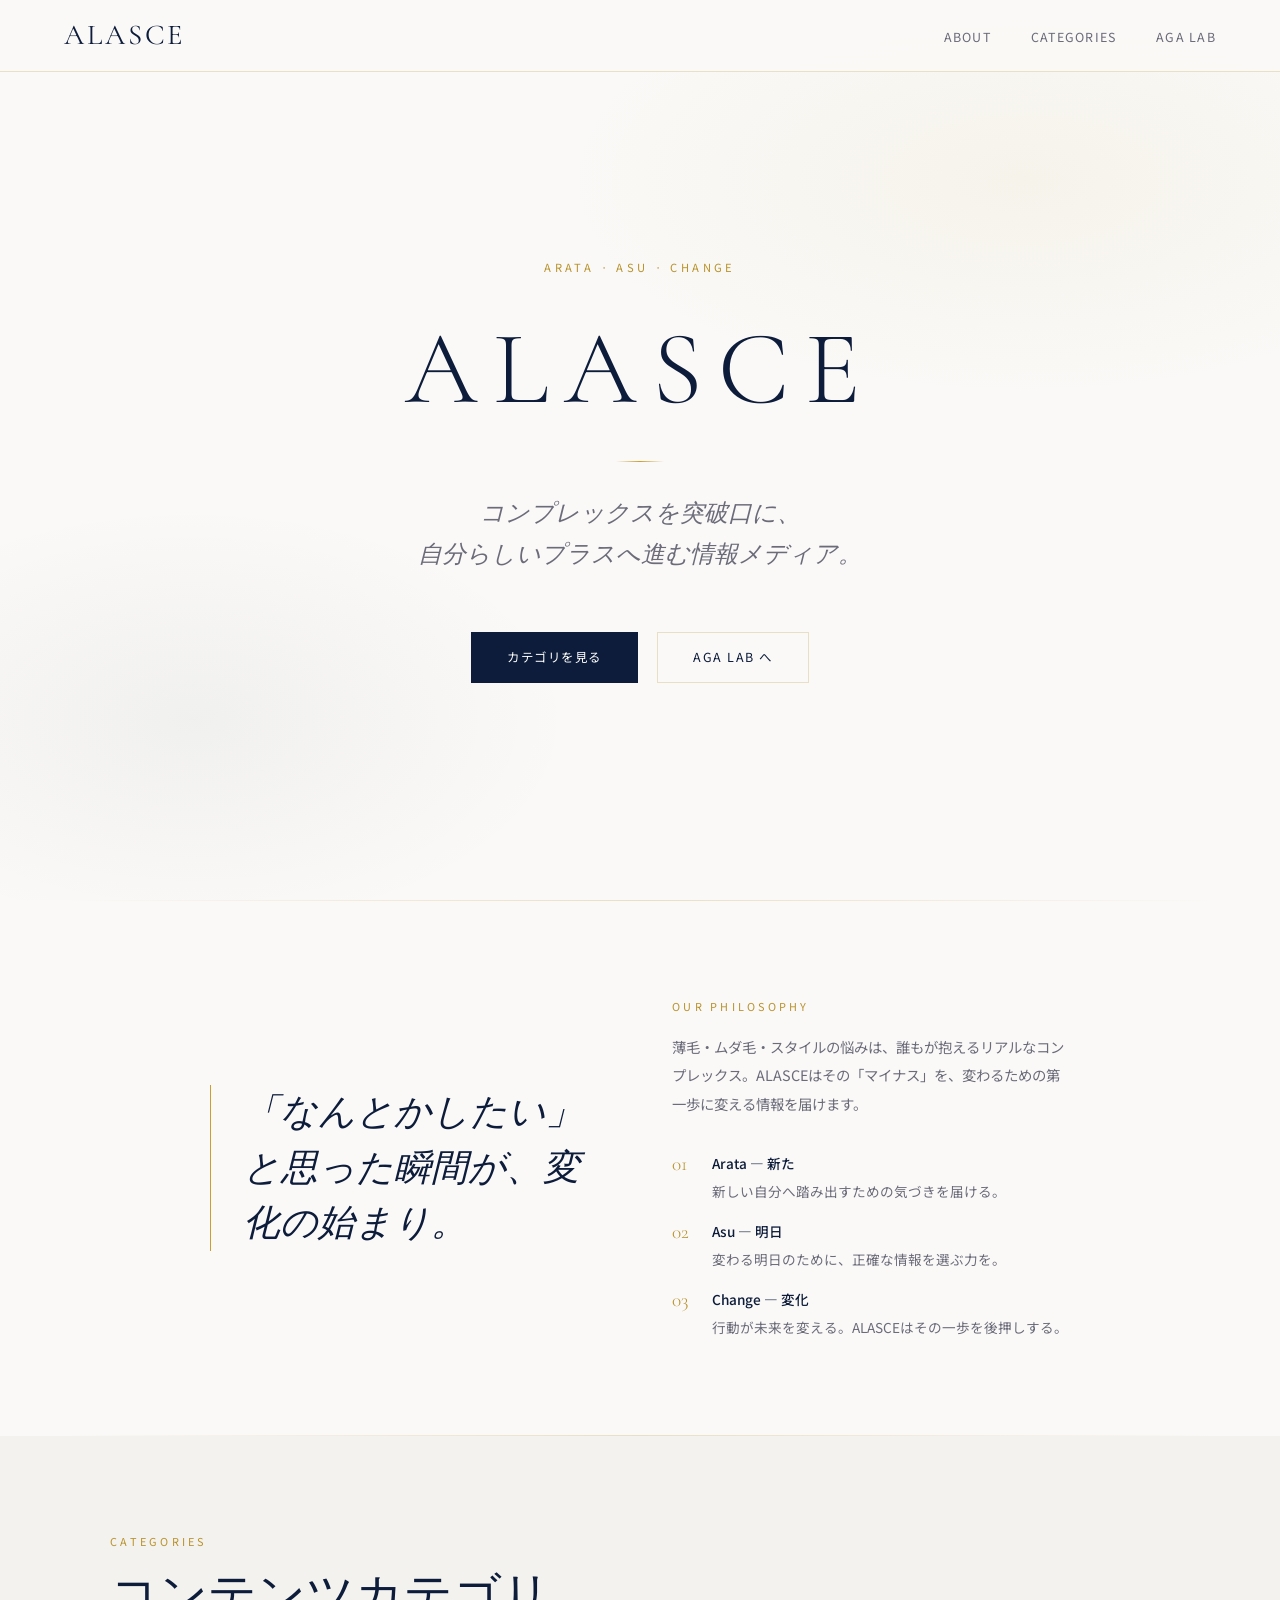
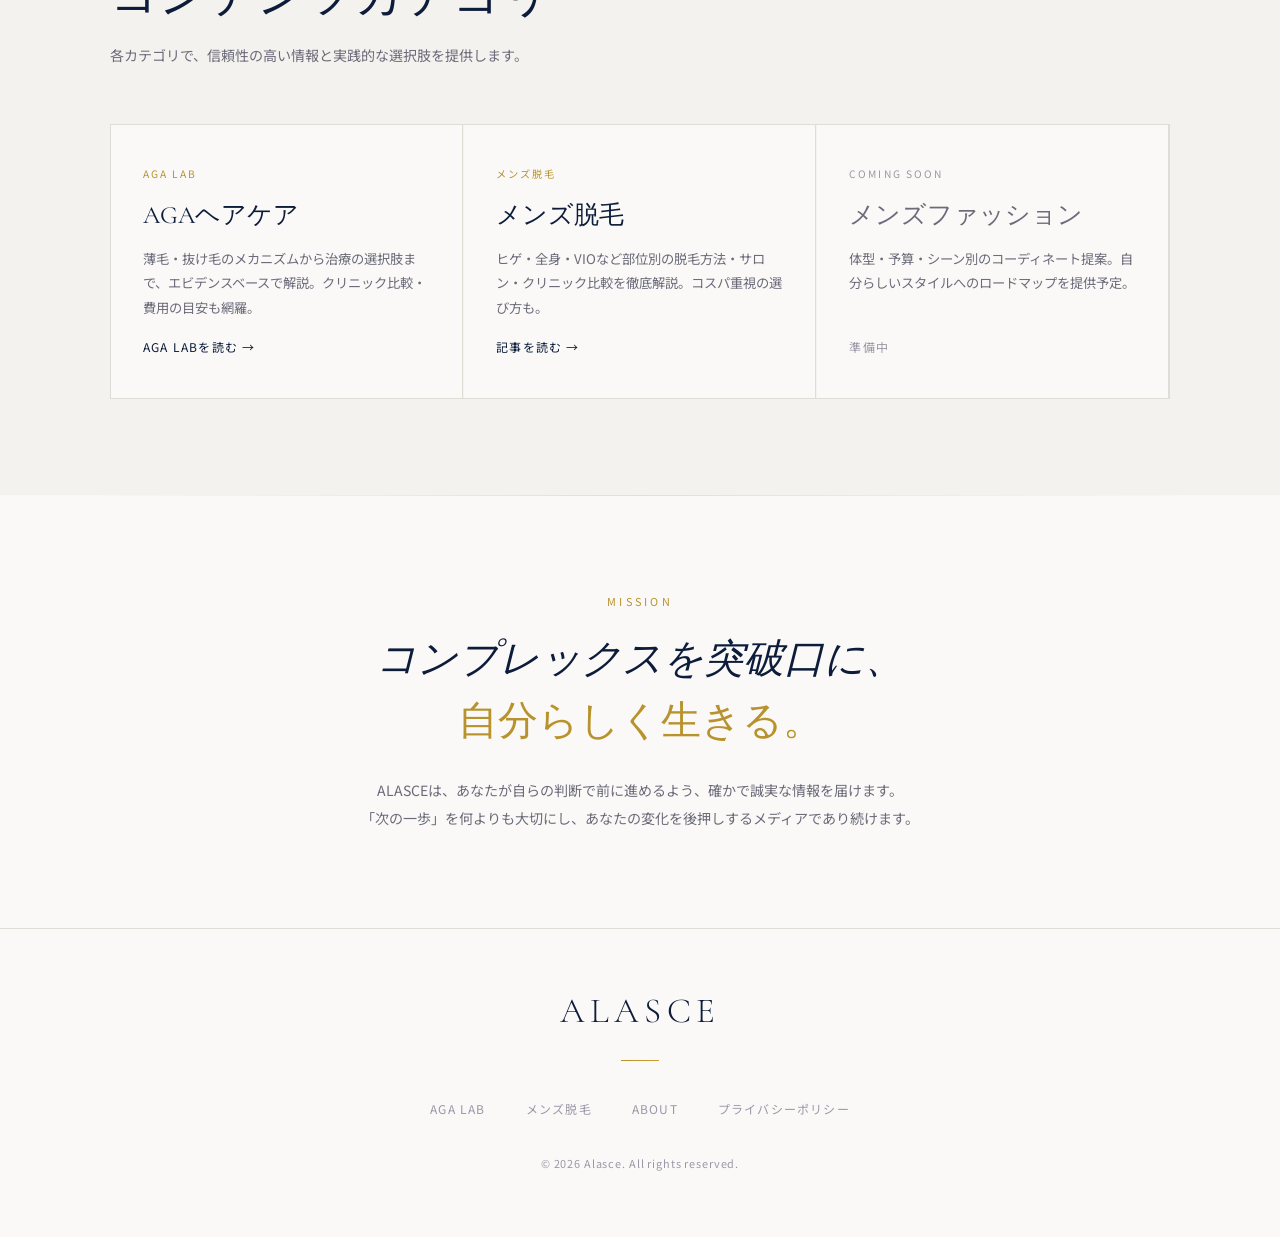
==== commit 9c627d27: "Add files via upload" ====
--- a/index.html
+++ b/index.html
@@ -63,8 +63,11 @@
     }
 
     .nav-sig {
-      font-family: 'Pinyon Script', cursive;
-      font-size: 2.2rem;
+      font-family: 'Cormorant Garamond', serif;
+      font-size: 1.8rem;
+      font-weight: 400;
+      letter-spacing: 0.1em;
+      text-transform: uppercase;
       color: var(--navy);
       line-height: 1;
       transition: opacity 0.2s;
@@ -118,8 +121,11 @@
     }
 
     .hero-sig {
-      font-family: 'Pinyon Script', cursive;
-      font-size: clamp(4.5rem, 14vw, 9rem);
+      font-family: 'Cormorant Garamond', serif;
+      font-weight: 300;
+      text-transform: uppercase;
+      letter-spacing: 0.15em;
+      font-size: clamp(3rem, 10vw, 6.5rem);
       color: var(--navy);
       line-height: 1;
       margin-bottom: 2.5rem;
@@ -412,8 +418,11 @@
     }
 
     .footer-sig {
-      font-family: 'Pinyon Script', cursive;
-      font-size: 2.6rem;
+      font-family: 'Cormorant Garamond', serif;
+      font-weight: 300;
+      text-transform: uppercase;
+      letter-spacing: 0.15em;
+      font-size: 2.2rem;
       color: var(--navy);
       line-height: 1;
     }
